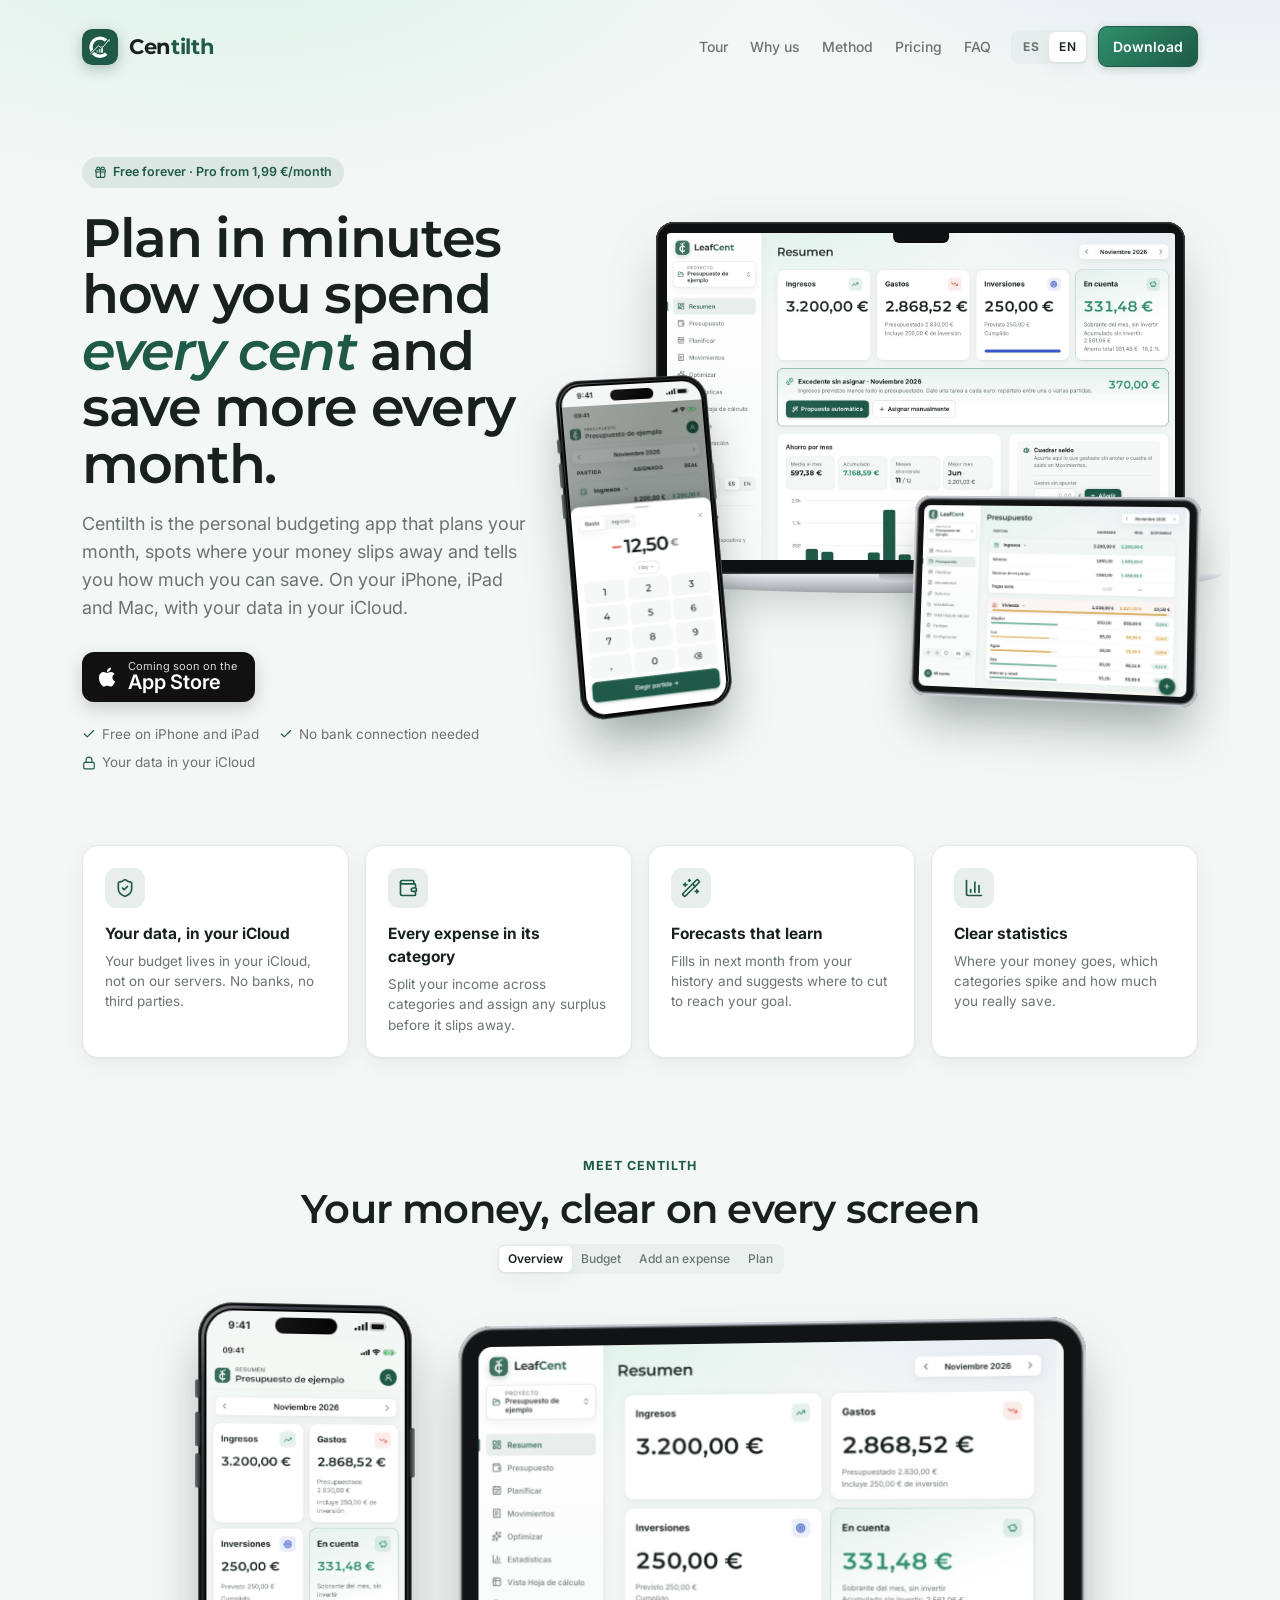
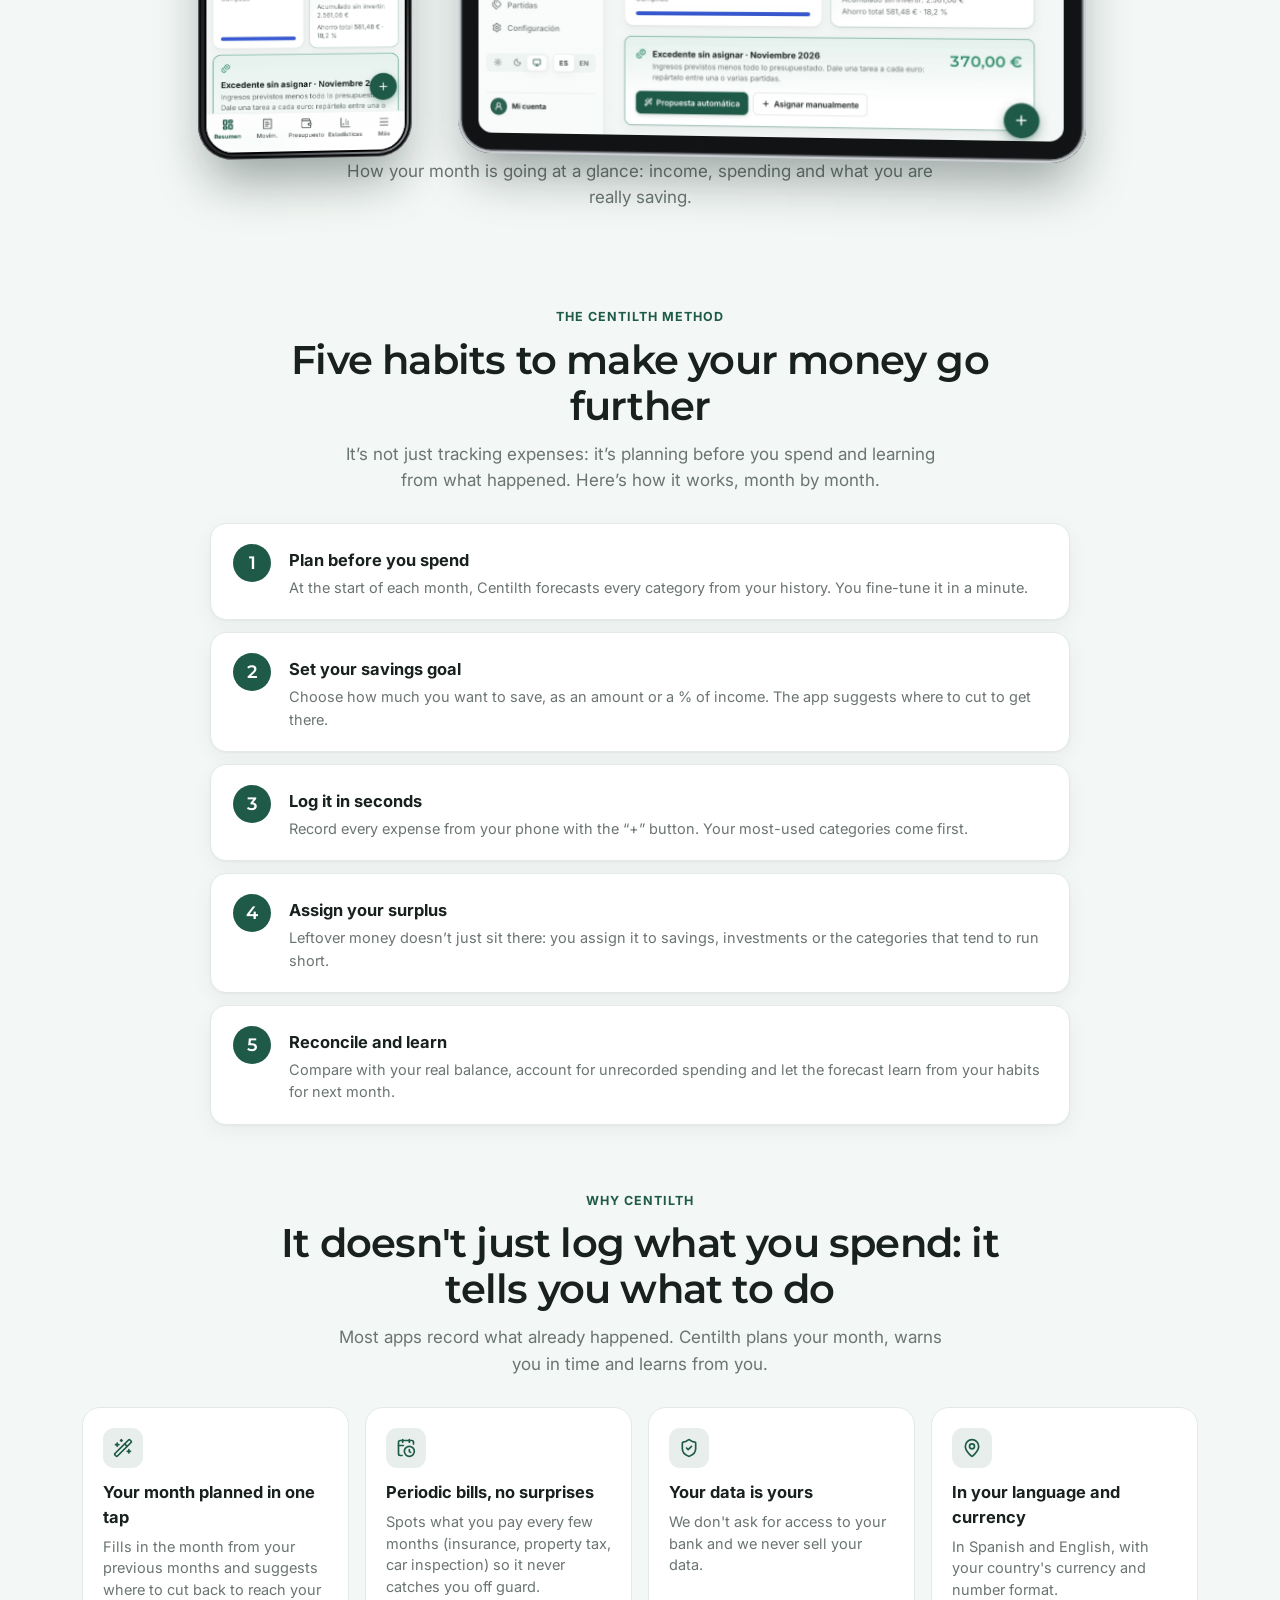
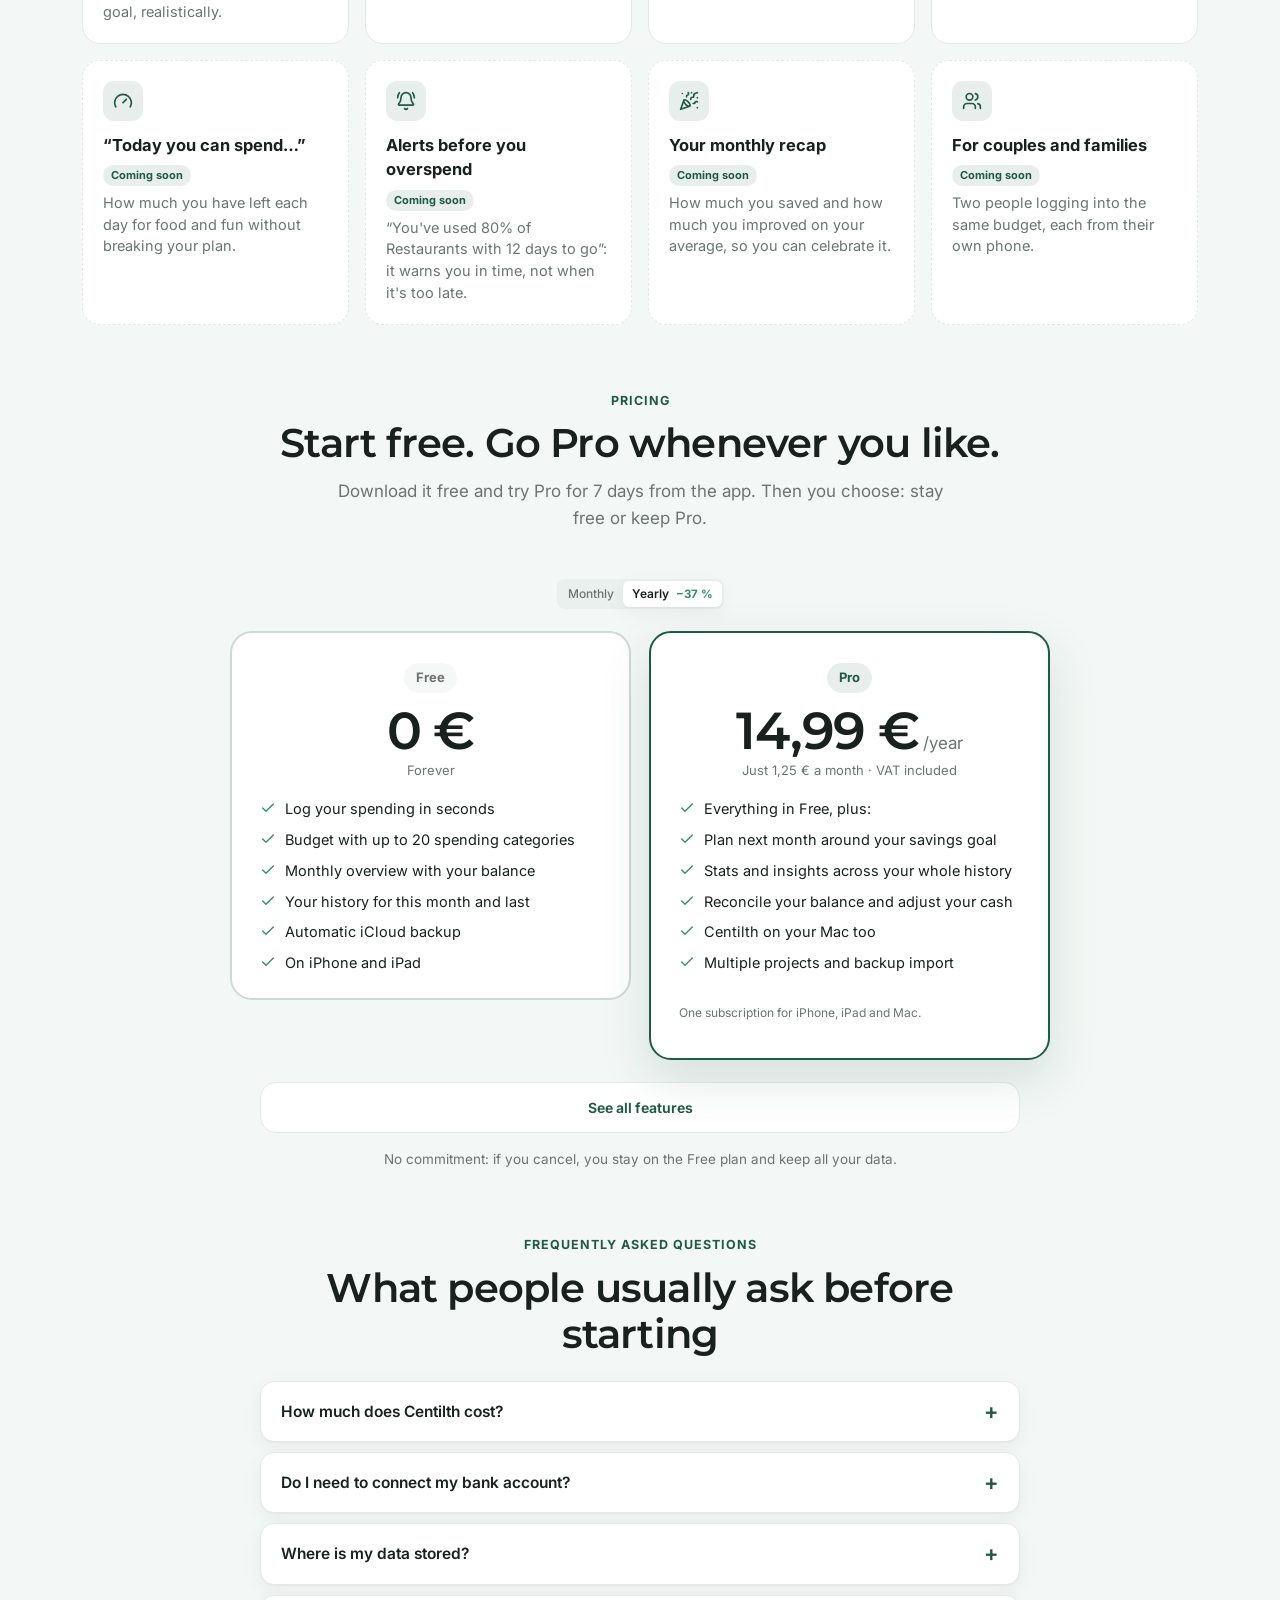
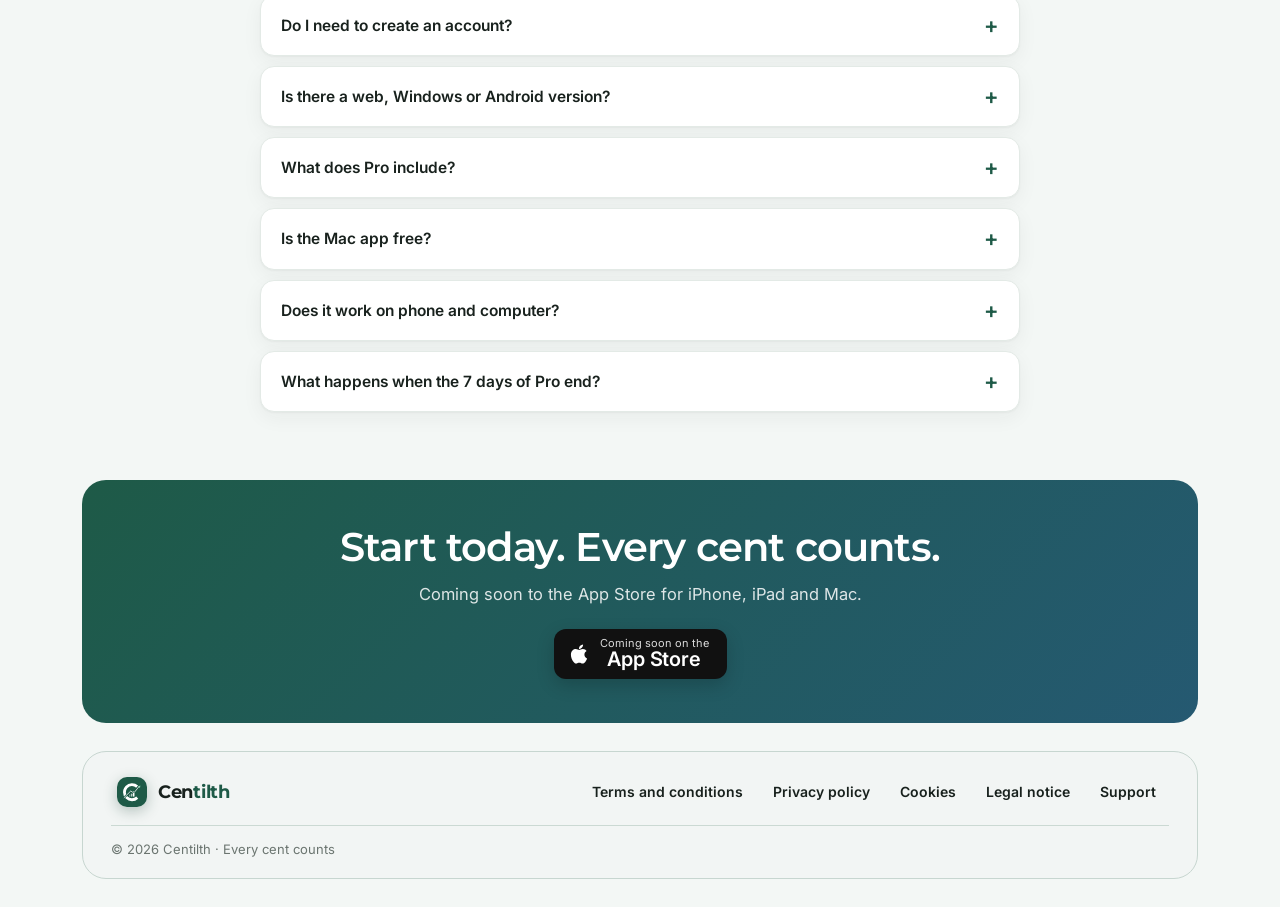
==== index.html @ 84dfbbab "Web: lema «Cada céntimo cuenta», titular «Planifica en minutos…», precios 1,99/14,99 (−37 %), plan G" ====
<!doctype html>
<html lang="es">
<head>
<meta charset="UTF-8" />
<!-- viewport-fit=cover: la app ocupa toda la pantalla del iPhone y respeta el notch con safe-area -->
<meta name="viewport" content="width=device-width, initial-scale=1.0, viewport-fit=cover" />
<!-- SEO -->
<title>Centilth · App de presupuesto personal y ahorro | Empieza gratis</title>
<meta name="description" content="Planifica tu presupuesto mensual, controla tus gastos y ahorra más cada mes con Centilth. Previsión automática, objetivo de ahorro y estadísticas. Empieza gratis." />
<meta name="keywords" content="app presupuesto personal, controlar gastos, ahorrar dinero, presupuesto mensual, finanzas personales, app de ahorro, método presupuesto base cero" />
<meta name="robots" content="index, follow" />
<link rel="canonical" href="https://centilth.com/" />
<!-- Al compartir en redes (WhatsApp, LinkedIn, X…) -->
<meta property="og:type" content="website" />
<meta property="og:locale" content="es_ES" />
<meta property="og:site_name" content="Centilth" />
<meta property="og:title" content="Centilth · Cada céntimo cuenta" />
<meta property="og:description" content="La app de presupuesto personal que planifica tu mes y te dice cuánto puedes ahorrar. Empieza gratis." />
<meta property="og:image" content="https://centilth.com/icon-512.png" />
<meta name="twitter:card" content="summary" />
<meta name="twitter:title" content="Centilth · App de presupuesto personal y ahorro" />
<meta name="twitter:description" content="Planifica, controla tus gastos y ahorra más. Empieza gratis." />
<!-- Datos estructurados para Google: la app, su precio y las preguntas frecuentes -->
<script type="application/ld+json">
{
  "@context": "https://schema.org",
  "@graph": [
    {
      "@type": "SoftwareApplication",
      "name": "Centilth",
      "applicationCategory": "FinanceApplication",
      "operatingSystem": "iOS, iPadOS, macOS",
      "inLanguage": "es",
      "description": "App de presupuesto personal y ahorro: previsión mensual automática, objetivo de ahorro y estadísticas."
    },
    {
      "@type": "FAQPage",
      "mainEntity": [
        { "@type": "Question", "name": "¿Tengo que conectar mi cuenta del banco?", "acceptedAnswer": { "@type": "Answer", "text": "No. Centilth no pide acceso a tu banco: apuntas tus movimientos en segundos y cuadras con tu saldo cuando quieras." } },
        { "@type": "Question", "name": "¿Dónde se guardan mis datos?", "acceptedAnswer": { "@type": "Answer", "text": "En tu dispositivo y en tu propio iCloud. Tus movimientos y saldos no pasan por nuestros servidores." } },
        { "@type": "Question", "name": "¿En qué dispositivos funciona?", "acceptedAnswer": { "@type": "Answer", "text": "En iPhone, iPad y Mac, con tus datos sincronizados por iCloud." } }
      ]
    }
  ]
}
</script>
<link rel="icon" type="image/svg+xml" href="favicon.svg" />
<link rel="apple-touch-icon" href="apple-touch-icon.png" />
<meta name="apple-mobile-web-app-capable" content="yes" />
<meta name="mobile-web-app-capable" content="yes" />
<meta name="apple-mobile-web-app-title" content="Centilth" />
<meta name="apple-mobile-web-app-status-bar-style" content="default" />
<meta name="theme-color" content="#f3f7f5" media="(prefers-color-scheme: light)" />
<meta name="theme-color" content="#121311" media="(prefers-color-scheme: dark)" />
<meta name="format-detection" content="telephone=no" />
<link rel="preconnect" href="https://fonts.googleapis.com" />
<link href="https://fonts.googleapis.com/css2?family=Inter:wght@400;500;600;700&family=Montserrat:wght@500;600;700&display=swap" rel="stylesheet" />
  <script type="module" crossorigin src="../assets/index-CWpDp_bD.js"></script>
  <link rel="stylesheet" crossorigin href="../assets/index-BhHeNvXl.css">
</head>
<body><div id="root"></div></body>
</html>
---- assets/index-BhHeNvXl.css ----
.home .home-hero.hero-devices{display:grid;grid-template-columns:minmax(0,.9fr) minmax(0,1.25fr);gap:32px;align-items:center;text-align:left;max-width:1240px}.home .home-hero.hero-devices .hero-text{min-width:0}.home .home-hero.hero-devices h1,.home .home-hero.hero-devices p{margin-left:0;margin-right:0}.home .home-hero.hero-devices h1{font-size:clamp(34px,4.2vw,54px)}.home .home-hero.hero-devices .home-cta,.home .home-hero.hero-devices .home-trust{justify-content:flex-start}.home-nav a.btn{text-decoration:none}.devices{position:relative;aspect-ratio:1.3;width:100%;min-width:0;perspective:1800px}.devices .d-mac{position:absolute;right:2%;top:0;width:84%}.devices .d-ipad{position:absolute;right:0;bottom:0;width:48%;transform:rotateY(-20deg) rotateX(6deg);transform-origin:right center}.devices .d-iphone{position:absolute;left:0;bottom:-3%;width:25%;transform:rotateY(22deg) rotateX(4deg) rotate(-4deg);transform-origin:left center;z-index:2}.rd-iphone{aspect-ratio:1170 / 2532}.rd-iphone-body{position:relative;height:100%;border-radius:16%/7.6%;padding:3.6%;background:linear-gradient(135deg,#8a8d91,#3b3e42 12%,#1d1f22 40%,#2b2e31 75%,#9a9da1);box-shadow:inset 0 0 0 1px #ffffff40,inset 0 0 0 3px #0c0d0e,0 30px 50px -10px #0c231c66}.rd-iphone-screen{position:relative;height:100%;border-radius:13.4%/6.2%;overflow:hidden;background:#f3f6f4;box-shadow:0 0 0 2px #050505;display:flex;flex-direction:column;container-type:inline-size}.rd-status{flex:0 0 auto;height:6.2%;display:flex;align-items:center;justify-content:space-between;padding:0 9% 0 11%;font:600 5.2cqw/1 -apple-system,SF Pro Text,Inter,sans-serif;color:#111}.rd-status i{display:flex;gap:4%;align-items:center;width:22%;justify-content:flex-end}.rd-status svg{height:4.4cqw;fill:currentColor}.rd-iphone-screen img{display:block;width:100%;flex:1;min-height:0;object-fit:cover;object-position:top}.rd-island{position:absolute;top:1.4%;left:50%;transform:translate(-50%);width:31%;height:3.6%;border-radius:999px;background:#000}.rd-btn{position:absolute;width:2.2%;border-radius:2px;background:linear-gradient(90deg,#6e7175,#2a2c2f)}.rd-btn-a{left:-1.2%;top:17%;height:4%}.rd-btn-b{left:-1.2%;top:24%;height:7.5%}.rd-btn-c{left:-1.2%;top:33%;height:7.5%}.rd-btn-p{right:-1.2%;top:27%;height:11%;background:linear-gradient(270deg,#6e7175,#2a2c2f)}.rd-ipad{aspect-ratio:2360 / 1640}.rd-ipad-body{height:100%;border-radius:5.5%/7.9%;padding:3.4%;background:#121314;box-shadow:inset 0 0 0 2px #c9ccd0,inset 0 0 0 3.5px #8d9095,inset 0 0 0 5px #1a1b1c,0 30px 50px -10px #0c231c61}.rd-ipad-screen{position:relative;height:100%;border-radius:2.4%/3.4%;overflow:hidden;background:#000}.rd-ipad-screen img{display:block;width:100%;height:100%;object-fit:cover;object-position:top left}.rd-mac-lid{aspect-ratio:2880 / 1910;background:#0e0f10;border-radius:3.4% 3.4% 0 0/5.2% 5.2% 0 0;padding:2% 2% 2.6%;box-shadow:inset 0 0 0 1.5px #3a3c3f,inset 0 0 0 3px #0e0f10,0 24px 60px -16px #0c231c59}.rd-mac-screen{position:relative;height:100%;overflow:hidden;border-radius:.8%;background:#000}.rd-mac-screen img{display:block;width:100%;height:100%;object-fit:cover;object-position:top left}.rd-notch{position:absolute;top:0;left:50%;transform:translate(-50%);width:11%;height:3.2%;background:#0e0f10;border-radius:0 0 6px 6px}.rd-mac-base{position:relative;margin:0 -7%;height:0;padding-bottom:3.6%;background:linear-gradient(180deg,#e9ebee,#c7cace 45%,#9ea2a7);border-radius:0 0 46% 46%/0 0 100% 100%}.rd-mac-base span{position:absolute;top:0;left:50%;transform:translate(-50%);width:14%;height:45%;background:linear-gradient(#b2b5b9,#d6d8db);border-radius:0 0 10px 10px}.rd-glare{position:absolute;top:0;right:0;bottom:0;left:0;pointer-events:none;background:linear-gradient(115deg,#ffffff29,#fff0 38%)}.appstore-badge{display:inline-flex;align-items:center;gap:10px;background:#111;color:#fff;border-radius:12px;padding:9px 18px 9px 14px;line-height:1.05;box-shadow:0 6px 18px #0000002e}.appstore-badge small{display:block;font-size:11px;opacity:.85}.appstore-badge b{font-size:20px;font-weight:600;letter-spacing:-.01em}.appstore-badge.soon{cursor:default}:root[data-theme=dark] .appstore-badge{background:#fff;color:#111}.shots-tabs{margin:8px auto 30px;flex-wrap:wrap;justify-content:center;width:fit-content}.shots{display:flex;align-items:flex-end;justify-content:center;gap:40px;max-width:980px;margin:0 auto;perspective:1800px}.shots .s-iphone{width:210px;flex-shrink:0;transform:rotateY(10deg)}.shots .s-ipad{width:640px;max-width:64%;transform:rotateY(-8deg)}.shots-text{margin-top:28px;min-height:3em}.home-foot{display:flex;justify-content:center;align-items:center;gap:16px;flex-wrap:wrap}.foot-beta{background:none;border:0;color:inherit;font:inherit;font-size:12px;opacity:.6;cursor:pointer;text-decoration:underline;text-underline-offset:3px}.foot-beta:hover{opacity:1}@media (max-width: 900px){.home .home-hero.hero-devices{grid-template-columns:1fr;text-align:center;gap:28px}.home .home-hero.hero-devices .home-cta,.home .home-hero.hero-devices .home-trust{justify-content:center}.home .home-hero.hero-devices p{margin:0 auto}.devices{max-width:600px;margin:0 auto}.shots{gap:14px}.shots .s-iphone{width:30%;max-width:190px}.shots .s-ipad{max-width:66%}}.home{overflow-x:clip}.to-top{display:none}@media (max-width: 760px){.to-top{display:grid;place-items:center;position:fixed;right:16px;bottom:calc(20px + env(safe-area-inset-bottom));z-index:50;width:46px;height:46px;border-radius:50%;border:0;background:var(--accent);color:#fff;cursor:pointer;box-shadow:0 8px 20px #0c231c47;opacity:0;transform:translateY(12px);pointer-events:none;transition:opacity .2s,transform .2s}.to-top.show{opacity:1;transform:none;pointer-events:auto}}.site-foot{margin:18px 0 28px;padding:22px 28px 18px;border-radius:24px;border:1px solid color-mix(in srgb,var(--accent) 14%,var(--line));background:color-mix(in srgb,var(--accent) 6%,var(--card))}.foot-top{display:flex;align-items:center;justify-content:space-between;gap:16px;flex-wrap:wrap}.foot-brand{display:flex;align-items:center;gap:10px}.foot-brand .brand-name{font-size:18px}.foot-legal{display:flex;flex-direction:row;flex-wrap:wrap;gap:4px}.foot-legal a{color:var(--text);font-weight:600;font-size:14px;text-decoration:none;padding:7px 13px;border-radius:999px;transition:background .15s,color .15s}.foot-legal a:hover,.foot-legal a:focus-visible{background:var(--accent-soft);color:var(--accent);outline:none}.foot-bottom{display:flex;flex-wrap:wrap;justify-content:space-between;align-items:center;gap:10px 20px;margin-top:16px;padding-top:14px;border-top:1px solid color-mix(in srgb,var(--accent) 12%,var(--line));font-size:13px;color:var(--muted)}.site-foot .foot-beta{background:var(--card);border:1px solid color-mix(in srgb,var(--accent) 30%,var(--line));color:var(--accent);font:inherit;font-size:12.5px;font-weight:600;padding:6px 15px;border-radius:999px;cursor:pointer;opacity:1;text-decoration:none;transition:background .15s,color .15s}.site-foot .foot-beta:hover{background:var(--accent);color:#fff;border-color:var(--accent)}@media (max-width: 760px){.site-foot{padding:20px 16px 16px;border-radius:20px;margin-bottom:20px}.foot-top,.foot-bottom{flex-direction:column;text-align:center;justify-content:center}.foot-legal{display:grid;grid-template-columns:1fr 1fr;width:100%}.foot-legal a{text-align:center;font-size:13px;padding:7px 8px}}:root{--bg: #f3f7f5;--side: #ffffff;--card: #ffffff;--text: #18211d;--muted: #6b7570;--line: #e3eae6;--line-strong: #cfd9d3;--hover: rgba(30,90,71,.045);--accent: #1e5a47;--accent-soft: rgba(30,90,71,.1);--invest: #3557d4;--invest-soft: rgba(53,87,212,.1);--pos: #2f8f6b;--pos-soft: rgba(47,143,107,.12);--neg: #e0644f;--neg-soft: rgba(224,100,79,.12);--warn: #d99a2b;--warn-soft: rgba(217,154,43,.14);--shadow: 0 1px 2px rgba(31,36,32,.04), 0 6px 20px rgba(31,36,32,.05);--shadow-hover: 0 2px 4px rgba(31,36,32,.05), 0 12px 28px rgba(31,36,32,.09);--num-font: "Montserrat", system-ui, sans-serif;--on-accent: #ffffff;color-scheme:light}@media (prefers-color-scheme: dark){:root:not([data-theme=light]){--bg: #121311;--side: #0d0e0c;--card: #1b1c1a;--text: #ecebe6;--muted: #8e928b;--line: #272925;--line-strong: #363933;--hover: rgba(236,235,230,.045);--accent: #5fd3a8;--accent-soft: rgba(95,211,168,.13);--invest: #7b93ff;--invest-soft: rgba(123,147,255,.14);--pos: #4cc79a;--pos-soft: rgba(76,199,154,.13);--neg: #ff8a73;--neg-soft: rgba(255,138,115,.13);--warn: #f2bc55;--warn-soft: rgba(242,188,85,.14);--shadow: none;--shadow-hover: 0 8px 24px rgba(0,0,0,.35);--on-accent: #0d0e0c;color-scheme:dark}}:root[data-theme=dark]{--bg: #121311;--side: #0d0e0c;--card: #1b1c1a;--text: #ecebe6;--muted: #8e928b;--line: #272925;--line-strong: #363933;--hover: rgba(236,235,230,.045);--accent: #5fd3a8;--accent-soft: rgba(95,211,168,.13);--invest: #7b93ff;--invest-soft: rgba(123,147,255,.14);--pos: #4cc79a;--pos-soft: rgba(76,199,154,.13);--neg: #ff8a73;--neg-soft: rgba(255,138,115,.13);--warn: #f2bc55;--warn-soft: rgba(242,188,85,.14);--shadow: none;--shadow-hover: 0 8px 24px rgba(0,0,0,.35);--on-accent: #0d0e0c;color-scheme:dark}*{box-sizing:border-box}body{margin:0;background:var(--bg);color:var(--text);font:14px/1.5 Inter,system-ui,sans-serif;-webkit-font-smoothing:antialiased}button,input,select{font:inherit;color:inherit}.loading{display:grid;place-items:center;height:100vh;color:var(--muted)}.muted{color:var(--muted)}.small{font-size:12px}.pos{color:var(--pos)}.neg{color:var(--neg)}.num{text-align:right;font-variant-numeric:tabular-nums;white-space:nowrap}.app{display:grid;grid-template-columns:228px 1fr;min-height:100vh}.sidebar{background:var(--side);border-right:1px solid var(--line);padding:22px 14px;display:flex;flex-direction:column;gap:26px;position:sticky;top:0;height:100vh}.brand{display:flex;align-items:center;gap:10px;font:600 20px Montserrat,sans-serif;padding:0 8px}.brand-mark{display:grid;place-items:center;width:32px;height:32px;border-radius:9px;background:var(--accent);color:var(--on-accent)}nav{display:flex;flex-direction:column;gap:2px}nav button{display:flex;align-items:center;gap:11px;padding:9px 10px;border:0;background:none;border-radius:8px;cursor:pointer;color:var(--muted);font-weight:500;text-align:left}nav button:hover{background:var(--hover);color:var(--text)}nav button.active{background:var(--card);color:var(--text);box-shadow:var(--shadow)}nav button.active svg{color:var(--accent)}.sidebar-foot{margin-top:auto;font-size:12px;color:var(--muted);padding:0 10px}main{min-width:0}.topbar{display:flex;align-items:center;justify-content:space-between;padding:26px 36px 10px;gap:16px;flex-wrap:wrap}.topbar h1{font:600 28px Montserrat,sans-serif;margin:0;letter-spacing:-.01em}.month-picker{display:flex;align-items:center;gap:4px;background:var(--card);border:1px solid var(--line);border-radius:10px;padding:3px;box-shadow:var(--shadow)}.month-picker span{min-width:140px;text-align:center;font-weight:600}.month-picker button{border:0;background:none;padding:6px;border-radius:7px;cursor:pointer;display:grid;color:var(--muted)}.month-picker button:hover{background:var(--hover);color:var(--text)}.content{padding:14px 36px 48px;max-width:1280px}.stack{display:flex;flex-direction:column;gap:18px}.grid-2{display:grid;grid-template-columns:1.4fr 1fr;gap:18px}.grid-2>.card{min-width:0}.card{background:var(--card);border:1px solid var(--line);border-radius:14px;padding:20px;box-shadow:var(--shadow)}.card.flush{padding:0;overflow:hidden}.card-head{display:flex;align-items:center;justify-content:space-between;gap:12px;margin-bottom:12px;flex-wrap:wrap}.card-head.padded{padding:16px 20px;margin:0;border-bottom:1px solid var(--line)}.card-head h2{font-size:15px;font-weight:600;margin:0;display:flex;align-items:center;gap:8px}.card-head h2 svg{color:var(--accent)}.hint{margin:-6px 0 10px;font-size:12.5px;color:var(--muted)}.empty{color:var(--muted);margin:8px 0}.padded{padding:16px 20px}.kpis{display:grid;grid-template-columns:repeat(4,1fr);gap:14px}.kpi{background:var(--card);border:1px solid var(--line);border-radius:14px;padding:16px 18px;box-shadow:var(--shadow)}.kpi-top{display:flex;justify-content:space-between;color:var(--muted);font-size:12.5px;font-weight:500}.kpi-top i{display:grid;place-items:center;width:26px;height:26px;border-radius:7px;background:var(--hover)}.tone-pos .kpi-top i{color:var(--pos);background:var(--pos-soft)}.tone-neg .kpi-top i{color:var(--neg);background:var(--neg-soft)}.tone-accent .kpi-top i{color:var(--accent);background:var(--accent-soft)}.kpi-value{font-size:25px;font-weight:700;letter-spacing:-.02em;margin-top:4px;font-variant-numeric:tabular-nums}.kpi-sub{font-size:12.5px;color:var(--muted)}.bar,.sim-bar{height:6px;background:var(--hover);border-radius:9px;margin-top:10px;overflow:hidden}.bar div,.sim-bar div{height:100%;background:var(--accent);border-radius:9px;transition:width .3s}.over-list{list-style:none;margin:0;padding:0}.over-list li{display:flex;justify-content:space-between;align-items:center;padding:10px 0;border-bottom:1px solid var(--line)}.over-list li:last-child{border:0}.over-list li div{display:flex;flex-direction:column}.over-list .muted{font-size:12.5px}.neg-pill,.pill{font-size:12.5px;font-weight:600;padding:3px 9px;border-radius:99px;font-variant-numeric:tabular-nums;white-space:nowrap}.neg-pill,.pill.over{background:var(--neg-soft);color:var(--neg)}.pill.ok{background:var(--pos-soft);color:var(--pos)}.pill.warn{background:var(--warn-soft);color:var(--warn)}.assign-banner{display:grid;grid-template-columns:auto 1fr auto;align-items:center;gap:24px;padding:18px 22px;border-radius:14px;border:1px solid var(--line);background:var(--card);box-shadow:var(--shadow)}.assign-banner>div{display:flex;flex-direction:column}.assign-banner .label{font-size:12.5px;font-weight:600;text-transform:uppercase;letter-spacing:.05em}.assign-banner strong{font-size:28px;letter-spacing:-.02em;font-variant-numeric:tabular-nums}.assign-banner .muted{font-size:12.5px}.assign-banner p{margin:0;color:var(--muted);max-width:440px}.assign-banner.pos{border-color:var(--pos)}.assign-banner.pos .label,.assign-banner.pos strong{color:var(--pos)}.assign-banner.neg{border-color:var(--neg)}.assign-banner.neg .label,.assign-banner.neg strong{color:var(--neg)}.btn{display:inline-flex;align-items:center;gap:7px;border-radius:9px;padding:9px 14px;font-weight:600;cursor:pointer;border:1px solid var(--line-strong);background:var(--card);white-space:nowrap}.btn:hover{background:var(--hover)}.btn.primary{background:var(--accent);border-color:var(--accent);color:var(--on-accent)}.btn.primary:hover{filter:brightness(1.08)}.budget-row{display:grid;grid-template-columns:1fr 140px 120px 130px;align-items:center;gap:12px;padding:7px 20px;border-bottom:1px solid var(--line);width:100%;text-align:left}.budget-row>span:not(:first-child){text-align:right;font-variant-numeric:tabular-nums}.budget-row.head{font-size:11.5px;text-transform:uppercase;letter-spacing:.06em;color:var(--muted);font-weight:600;padding:12px 20px}.budget-row.group{background:var(--hover);border:0;border-bottom:1px solid var(--line);font-weight:600;cursor:pointer;padding:10px 20px}.budget-row.group>span:first-child{display:flex;align-items:center;gap:6px}.budget-row.group svg{transition:transform .2s;color:var(--muted)}.budget-row.group svg.rot{transform:rotate(-90deg)}.budget-row:not(.head):not(.group):hover{background:var(--hover)}.cat-name{display:flex;flex-direction:column;gap:4px;padding-left:22px}.tag{font-style:normal;font-size:10.5px;font-weight:600;color:var(--accent);background:var(--accent-soft);padding:1px 6px;border-radius:5px;width:fit-content}.mini-bar{display:block;height:3px;background:var(--line);border-radius:3px;max-width:220px;overflow:hidden}.mini-bar b{display:block;height:100%;border-radius:3px;background:var(--pos)}.mini-bar.warn b{background:var(--warn)}.mini-bar.over b{background:var(--neg)}.amount-input{width:110px;text-align:right;padding:5px 8px;border:1px solid transparent;border-radius:7px;background:transparent;font-variant-numeric:tabular-nums}.amount-input:hover{border-color:var(--line-strong)}.amount-input:focus{outline:none;border-color:var(--accent);background:var(--card);box-shadow:0 0 0 3px var(--accent-soft)}.tx-form{display:flex;gap:12px;align-items:flex-end;flex-wrap:wrap}.tx-form label{display:flex;flex-direction:column;gap:5px;font-size:12px;font-weight:600;color:var(--muted)}.tx-form .grow{flex:1;min-width:180px}.tx-form input,.tx-form select,.search input,.goal-input input{padding:8px 10px;border:1px solid var(--line-strong);border-radius:9px;background:var(--card);font-weight:400;color:var(--text)}.tx-form input:focus,.tx-form select:focus,.goal-input input:focus{outline:none;border-color:var(--accent);box-shadow:0 0 0 3px var(--accent-soft)}.form-error{color:var(--neg);font-size:12.5px;width:100%}.search{display:flex;align-items:center;gap:6px;color:var(--muted)}.search input{padding:6px 10px}.tx-table{width:100%;border-collapse:collapse}.tx-table td{padding:10px 20px;border-bottom:1px solid var(--line)}.tx-table tr:hover td{background:var(--hover)}.tx-table td:nth-child(2){display:flex;flex-direction:column}.icon-btn{border:0;background:none;cursor:pointer;color:var(--muted);padding:5px;border-radius:6px;display:grid;opacity:.5}.icon-btn:hover{color:var(--neg);background:var(--neg-soft);opacity:1}.tips{margin:0;padding:0;list-style:none;display:grid;gap:10px}.tips li{padding:12px 14px 12px 40px;background:var(--hover);border-radius:10px;position:relative}.tips li:before{content:"→";position:absolute;left:15px;color:var(--accent);font-weight:700}.goal-input{display:flex;align-items:center;gap:8px;font-size:13px;color:var(--muted)}.goal-input input{width:100px;text-align:right}.sim-summary{display:grid;grid-template-columns:repeat(3,1fr);gap:14px;margin-bottom:14px}.sim-summary>div:not(.sim-bar){display:flex;flex-direction:column}.sim-summary strong{font-size:22px;font-variant-numeric:tabular-nums}.sim-summary .sim-bar{grid-column:1 / -1;height:8px;margin:0}.sim-summary .sim-bar div{background:var(--pos)}.cut-table{display:flex;flex-direction:column}.cut-row{display:grid;grid-template-columns:1fr auto 90px;gap:14px;align-items:center;padding:8px 0;border-top:1px solid var(--line)}.cut-row>span:first-child{display:flex;flex-direction:column}.seg{display:flex;background:var(--hover);border-radius:8px;padding:2px}.seg button{border:0;background:none;padding:4px 9px;border-radius:6px;font-size:12px;cursor:pointer;color:var(--muted);font-weight:500}.seg button.on{background:var(--card);color:var(--text);box-shadow:var(--shadow);font-weight:600}.mini-table{width:100%;border-collapse:collapse;font-size:13px}.mini-table th{text-align:right;font-size:11px;text-transform:uppercase;letter-spacing:.05em;color:var(--muted);font-weight:600;padding:6px 4px;border-bottom:1px solid var(--line)}.mini-table td{text-align:right;padding:8px 4px;border-bottom:1px solid var(--line);font-variant-numeric:tabular-nums}.mini-table th:first-child,.mini-table td:first-child{text-align:left}.sub-h{font-size:13px;display:flex;align-items:center;gap:6px;margin:18px 0 8px}.chips{list-style:none;padding:0;margin:0;display:flex;flex-wrap:wrap;gap:6px}.chips li{background:var(--warn-soft);border-radius:99px;padding:4px 10px;font-size:12.5px}.chips b{color:var(--warn)}@media (max-width: 1100px){.kpis{grid-template-columns:repeat(2,1fr)}.grid-2{grid-template-columns:1fr}.assign-banner{grid-template-columns:1fr;gap:10px}}@media (max-width: 760px){.app{grid-template-columns:1fr}.sidebar{position:static;height:auto;flex-direction:row;align-items:center;padding:10px 16px;overflow-x:auto}nav{flex-direction:row}.sidebar-foot{display:none}.topbar,.content{padding-left:16px;padding-right:16px}.budget-row{grid-template-columns:1fr 90px 90px}.budget-row>span:nth-child(4){display:none}.cut-row,.sim-summary{grid-template-columns:1fr}}.plan-goal{display:grid;grid-template-columns:1.1fr 1fr;gap:24px;align-items:center}.plan-goal h2{font-size:17px;margin:0 0 6px;display:flex;gap:8px;align-items:center}.plan-goal h2 svg{color:var(--accent)}.plan-goal .hint{margin:0 0 14px}.goal-row{display:flex;align-items:center;gap:12px;flex-wrap:wrap}.plan-figures{display:grid;grid-template-columns:repeat(3,1fr);gap:12px}.fig{display:flex;flex-direction:column;padding:12px 14px;border-radius:10px;background:var(--hover)}.fig strong{font-size:20px;font-variant-numeric:tabular-nums;letter-spacing:-.01em}.fig .muted:first-child{font-size:12px;font-weight:500}.plan-row{display:grid;grid-template-columns:1fr 90px 120px 100px 150px 140px 44px;gap:10px;align-items:center;padding:6px 20px;border-bottom:1px solid var(--line)}.plan-row>span:nth-child(n+4){text-align:right;font-variant-numeric:tabular-nums}.plan-row>span:last-child{text-align:center}.plan-row.head{font-size:11px;text-transform:uppercase;letter-spacing:.06em;color:var(--muted);font-weight:600;padding:12px 20px;position:sticky;top:0;background:var(--card);z-index:1}.plan-row.group{background:var(--hover);font-weight:600;padding:9px 20px}.plan-row:not(.head):not(.group):hover{background:var(--hover)}.plan-row .cat-name{padding-left:12px}.plan-row .pill small{font-weight:500;opacity:.8;margin-left:2px}.kind{font-style:normal;font-size:11px;font-weight:600;padding:2px 7px;border-radius:5px;background:var(--hover);color:var(--muted)}.k-fijo{background:var(--accent-soft);color:var(--accent)}.k-variable{background:var(--warn-soft);color:var(--warn)}.k-periódico{background:var(--hover);color:var(--accent, var(--pos))}.k-ocasional{background:var(--pos-soft);color:var(--pos)}.spark{display:inline-flex;align-items:flex-end;gap:2px;height:22px}.spark b{width:7px;background:var(--line-strong);border-radius:2px}.spark b:last-child{background:var(--accent)}.edit-cell{display:flex;align-items:center;justify-content:flex-end;gap:2px}.amount-input.edited{border-color:var(--accent);background:var(--accent-soft);font-weight:600}.icon-btn.flex{opacity:.45}.icon-btn.flex.on{color:var(--pos);opacity:1}.icon-btn.flex:hover{background:var(--hover);color:var(--text)}.plan-footer{position:sticky;bottom:16px;display:grid;grid-template-columns:repeat(3,1fr) auto;gap:18px;align-items:center;padding:14px 20px;border-radius:14px;background:var(--card);border:1px solid var(--line-strong);box-shadow:0 8px 30px #0000001f}.plan-footer>div{display:flex;flex-direction:column}.plan-footer strong{font-size:20px;font-variant-numeric:tabular-nums}.plan-footer .muted:first-child{font-size:12px}.plan-footer.ok{border-color:var(--pos)}.plan-footer.ok>div:nth-child(3) .small{color:var(--pos);font-weight:600}.plan-footer.bad{border-color:var(--neg)}.plan-footer.bad>div:nth-child(3) .small{color:var(--neg);font-weight:600}@media (max-width: 1100px){.plan-goal{grid-template-columns:1fr}.plan-row{grid-template-columns:1fr 80px 90px 120px 40px}.plan-row>span:nth-child(2),.plan-row>span:nth-child(3){display:none}.plan-footer{grid-template-columns:1fr 1fr}}.plan-goal .extras-row{grid-column:1;grid-row:2;display:flex;align-items:center;gap:10px;flex-wrap:wrap;margin-top:-10px}.plan-goal .plan-figures{grid-column:2;grid-row:1 / span 2}.month-chips{display:flex;flex-wrap:wrap;gap:3px}.month-chips button{border:1px solid var(--line);background:none;border-radius:6px;padding:2px 7px;font-size:11.5px;cursor:pointer;color:var(--muted)}.month-chips button.on{background:var(--pos-soft);border-color:var(--pos);color:var(--pos);font-weight:600}@media (max-width: 1100px){.plan-goal .extras-row,.plan-goal .plan-figures{grid-column:1;grid-row:auto}}@media (max-width: 760px),(max-height: 640px){.plan-footer{position:static}}.content:has(.sheet-wrap){max-width:none}.sheet-bar{display:flex;justify-content:space-between;align-items:center;gap:12px;flex-wrap:wrap;font-size:13px}.sheet-wrap{overflow:auto;max-height:calc(100vh - 170px)}.sheet{border-collapse:separate;border-spacing:0;font-size:12.5px;font-variant-numeric:tabular-nums}.sheet th,.sheet td{padding:4px 8px;border-bottom:1px solid var(--line);border-right:1px solid var(--line);white-space:nowrap;text-align:right;min-width:74px}.sheet tbody th{position:sticky;left:0;z-index:1;background:var(--card);text-align:left;font-weight:500;min-width:190px;padding-left:26px}.sheet thead th{position:sticky;top:0;z-index:2;background:var(--side);font-weight:600;text-align:center}.sheet thead tr:nth-child(2) th{top:27px}.sheet thead .corner{left:0;z-index:3;text-align:left;font:600 14px Montserrat,sans-serif}.sheet .sub{font-size:10.5px;text-transform:uppercase;letter-spacing:.04em;color:var(--muted);font-weight:600}.sheet.all td.c-d,.sheet.all th.sub:nth-child(3n){border-right:1px solid var(--line-strong)}.sheet td.c-p{color:var(--muted);padding:0}.sheet td.c-p input{width:100%;min-width:74px;border:0;background:transparent;text-align:right;padding:4px 8px;font:inherit;color:var(--muted)}.sheet td.c-p input:hover{background:var(--hover)}.sheet td.c-p input:focus{outline:2px solid var(--accent);outline-offset:-2px;background:var(--card);color:var(--text)}.sheet td.c-d{font-size:12px}.sheet tr.grp th,.sheet tr.grp td{background:var(--hover);font-weight:600}.sheet tr.grp th{padding-left:10px;background:color-mix(in srgb,var(--card) 93%,var(--text))}.sheet tr.total th,.sheet tr.total td{font-weight:700;padding-top:7px;padding-bottom:7px}.sheet tr.total th{padding-left:10px}.sheet tr.inc th,.sheet tr.inc td{background:var(--pos-soft)}.sheet tr.exp th,.sheet tr.exp td{background:var(--neg-soft)}.sheet tr.net th,.sheet tr.net td{background:var(--accent-soft)}.sheet tr.total th{background:color-mix(in srgb,var(--card) 88%,var(--accent))}.sheet tbody tr:not(.total):not(.grp):hover td,.sheet tbody tr:not(.total):not(.grp):hover th{background:color-mix(in srgb,var(--card) 94%,var(--accent))}.add-line{display:flex;gap:8px}.add-line input{flex:1;padding:8px 10px;border:1px solid var(--line-strong);border-radius:9px;background:var(--card)}.add-line input:focus,.inline-edit input:focus{outline:none;border-color:var(--accent);box-shadow:0 0 0 3px var(--accent-soft)}.add-line.small{margin-top:10px}.add-line.small input{padding:6px 9px}.add-line.small .btn{padding:6px 10px}.flash{margin:10px 0 0;font-size:13px;font-weight:500}.cat-grid{display:grid;grid-template-columns:repeat(auto-fill,minmax(320px,1fr));gap:14px;align-items:start}.cat-card{padding:16px}.cat-card-head{display:flex;align-items:center;gap:8px;margin-bottom:6px}.cat-card-head h3{margin:0;font-size:15px;flex:1}.cat-list{list-style:none;margin:0;padding:0}.cat-list li{display:grid;grid-template-columns:1fr auto auto auto;gap:6px;align-items:center;padding:4px 0;border-bottom:1px solid var(--line)}.name-cell{display:flex;align-items:center;gap:4px}.ghost-edit{opacity:0}.name-cell:hover .ghost-edit,.cat-card-head:hover .ghost-edit{opacity:.6}.inline-edit{display:flex;align-items:center;gap:2px}.inline-edit input{flex:1;padding:3px 7px;border:1px solid var(--line-strong);border-radius:6px;background:var(--card);min-width:0}.move{max-width:110px;font-size:11.5px;padding:2px 4px;border:1px solid transparent;border-radius:6px;background:transparent;color:var(--muted);cursor:pointer}.move:hover{border-color:var(--line-strong)}.icon-btn:disabled{opacity:.15;cursor:not-allowed}.icon-btn:disabled:hover{background:none;color:var(--muted)}.project-switch{position:relative;margin-top:-10px}.project-btn{width:100%;display:flex;align-items:center;gap:9px;padding:8px 10px;border:1px solid var(--line-strong);border-radius:10px;background:var(--card);cursor:pointer;text-align:left;box-shadow:var(--shadow)}.project-btn:hover{border-color:var(--accent)}.project-btn>svg:first-child{color:var(--accent);flex-shrink:0}.project-btn>svg:last-child{color:var(--muted);margin-left:auto;flex-shrink:0}.project-btn span{display:flex;flex-direction:column;min-width:0;font-weight:600;font-size:13px;line-height:1.25}.project-btn small{font-size:10.5px;color:var(--muted);font-weight:500;text-transform:uppercase;letter-spacing:.05em}.project-menu{position:absolute;top:calc(100% + 6px);left:0;right:0;z-index:20;background:var(--card);border:1px solid var(--line-strong);border-radius:10px;padding:5px;box-shadow:0 10px 30px #00000026;min-width:220px}.project-item{display:flex;align-items:center;border-radius:7px}.project-item:hover{background:var(--hover)}.project-item .pick{flex:1;display:flex;align-items:center;gap:7px;border:0;background:none;padding:7px 8px;cursor:pointer;text-align:left;font-size:13px}.project-item.on .pick{font-weight:600}.project-item.on .pick svg{color:var(--accent)}.project-item .icon-btn{opacity:0}.project-item:hover .icon-btn{opacity:.6}.project-new{width:100%;display:flex;align-items:center;gap:7px;border:0;border-top:1px solid var(--line);background:none;padding:9px 8px 5px;margin-top:4px;cursor:pointer;color:var(--accent);font-weight:600;font-size:13px}@media (max-width: 760px){.project-switch{margin:0;min-width:180px}}.card.flush.sheet-wrap{overflow:auto}.export-btn{margin-left:auto;text-decoration:none;color:var(--text);padding:7px 12px;font-size:13px}.export-btn svg{color:var(--pos)}.surplus{border-color:var(--pos);background:linear-gradient(180deg,var(--pos-soft),transparent 70%),var(--card)}.surplus.neg{border-color:var(--neg);background:linear-gradient(180deg,var(--neg-soft),transparent 70%),var(--card)}.surplus-head{display:flex;gap:12px;align-items:flex-start}.surplus-head>svg{color:var(--pos);margin-top:2px;flex-shrink:0}.surplus.neg .surplus-head>svg{color:var(--neg)}.surplus-head h2{margin:0;font-size:15px}.surplus-head p{margin:2px 0 0;font-size:13px}.surplus-amount{margin-left:auto;font-size:26px;color:var(--pos);font-variant-numeric:tabular-nums;letter-spacing:-.02em;white-space:nowrap}.surplus-actions{display:flex;gap:8px;margin-top:14px;flex-wrap:wrap}.surplus-lines{margin-top:14px;border-top:1px solid var(--line);padding-top:10px;display:flex;flex-direction:column;gap:6px}.surplus-line{display:grid;grid-template-columns:minmax(200px,320px) 1fr 110px auto auto;gap:8px;align-items:center}.surplus-line select,.surplus-line input{padding:7px 9px;border:1px solid var(--line-strong);border-radius:8px;background:var(--card)}.surplus-line input{text-align:right;font-variant-numeric:tabular-nums}.surplus-line select:focus,.surplus-line input:focus{outline:none;border-color:var(--accent);box-shadow:0 0 0 3px var(--accent-soft)}.surplus-foot{display:flex;align-items:center;gap:14px;margin-top:6px;flex-wrap:wrap}.surplus-foot>span{margin-left:auto;font-size:13px;font-variant-numeric:tabular-nums}.btn.ghost-sm{border:0;background:none;color:var(--accent);padding:6px 4px}.btn:disabled{opacity:.45;cursor:not-allowed}.flash svg{vertical-align:-2px}@media (max-width: 760px){.surplus-line{grid-template-columns:1fr 90px auto auto}.surplus-line>span.small{display:none}}.reconcile{padding:0}.reconcile-toggle{width:100%;display:flex;align-items:center;gap:12px;padding:14px 20px;border:0;background:none;cursor:pointer;text-align:left}.reconcile-toggle>svg:first-child{color:var(--accent)}.reconcile-toggle span{display:flex;flex-direction:column}.reconcile-toggle small{font-size:12.5px}.reconcile-toggle>svg:last-child{margin-left:auto;color:var(--muted);transition:transform .2s}.reconcile-toggle>svg.rot{transform:rotate(-90deg)}.reconcile-body{padding:14px 20px 18px;border-top:1px solid var(--line)}.reconcile-figs{display:grid;grid-template-columns:repeat(3,1fr);gap:12px;margin-top:14px}.reconcile-figs>div{display:flex;flex-direction:column;padding:12px 14px;border-radius:10px;background:var(--hover)}.reconcile-figs strong{font-size:20px;font-variant-numeric:tabular-nums}@media (max-width: 760px){.reconcile-figs{grid-template-columns:1fr}}.recon-mini{display:grid;grid-template-columns:auto 1fr;gap:4px 10px;padding:12px 14px;margin:-4px 0 16px;border-radius:10px;background:var(--hover)}.recon-mini>svg{color:var(--accent);margin-top:3px}.recon-mini>div:nth-child(2){display:flex;flex-direction:column}.recon-figs{grid-column:2;display:flex;gap:24px;margin-top:6px}.recon-figs span{display:flex;flex-direction:column}.recon-figs b{font-size:17px;font-variant-numeric:tabular-nums}.manual-adj{grid-column:2;display:flex;flex-direction:column;gap:4px;margin-top:10px;padding-top:10px;border-top:1px solid var(--line)}.manual-adj-row{display:flex;align-items:center;gap:6px;flex-wrap:wrap}.manual-adj-row input{width:100px;padding:6px 9px;border:1px solid var(--line-strong);border-radius:8px;background:var(--card);text-align:right;font-variant-numeric:tabular-nums}.manual-adj-row input:focus{outline:none;border-color:var(--accent);box-shadow:0 0 0 3px var(--accent-soft)}.btn.sm{padding:6px 12px;font-size:13px}.g-icon{display:inline-grid;place-items:center;width:24px;height:24px;border-radius:7px;flex-shrink:0;color:var(--g);background:color-mix(in srgb,var(--g) 13%,transparent);margin-right:8px;vertical-align:middle}.sheet .g-icon{width:20px;height:20px;border-radius:6px;margin-right:7px}.budget-row.group,.plan-row.group{box-shadow:inset 3px 0 0 var(--g, transparent);background:color-mix(in srgb,var(--g, transparent) 6%,var(--card))}.sheet tr.grp th{box-shadow:inset 3px 0 0 var(--g, transparent);background:color-mix(in srgb,var(--g, transparent) 8%,var(--card))}.sheet tr.grp td{background:color-mix(in srgb,var(--g, transparent) 5%,var(--card))}.plan-row.group>span:first-child{display:flex;align-items:center}.cat-card{border-top:3px solid var(--g)}.cat-card-head .g-icon{margin-right:0}.tx-table td:nth-child(2){display:table-cell}.tx-cat{display:flex;align-items:center;gap:2px}.tx-cat>span:last-child{display:flex;flex-direction:column;line-height:1.3}.tx-cat .g-icon{width:30px;height:30px;border-radius:9px;margin-right:10px}.kpi-value,.assign-banner strong,.surplus-amount,.fig strong,.sim-summary strong,.plan-footer strong,.reconcile-figs strong,.recon-figs b{font-family:var(--num-font);font-weight:600;letter-spacing:-.01em;font-variant-numeric:lining-nums tabular-nums}.kpi-value{font-size:30px;margin-top:6px}.kpi,.card{transition:box-shadow .2s ease,transform .2s ease,border-color .2s ease}.kpi:hover{box-shadow:var(--shadow-hover);transform:translateY(-1px)}.tone-accent .kpi-top i{color:var(--invest);background:var(--invest-soft)}.tone-accent .bar div{background:var(--invest)}.kpis>.kpi:last-child{background:linear-gradient(160deg,var(--pos-soft),transparent 65%),var(--card);border-color:color-mix(in srgb,var(--pos) 35%,var(--line))}.kpis>.kpi:last-child .kpi-value{color:var(--pos)}.kpis>.kpi.tone-neg:last-child .kpi-value{color:var(--neg)}.sidebar{background:linear-gradient(180deg,var(--side),color-mix(in srgb,var(--side) 85%,var(--bg)))}nav button{position:relative;transition:background .15s,color .15s}nav button.active:before{content:"";position:absolute;left:-14px;top:8px;bottom:8px;width:3px;border-radius:0 3px 3px 0;background:var(--accent)}.brand-mark{background:linear-gradient(140deg,var(--accent),color-mix(in srgb,var(--accent) 70%,var(--pos)));box-shadow:0 4px 12px color-mix(in srgb,var(--accent) 30%,transparent)}.mini-bar{height:5px;border-radius:5px}.mini-bar b{border-radius:5px}.bar{height:7px}.btn{transition:background .15s,filter .15s,transform .1s}.btn:active{transform:translateY(1px)}.btn.primary{box-shadow:0 2px 8px color-mix(in srgb,var(--accent) 25%,transparent)}.sheet thead th.m-head.sel{background:var(--accent);color:var(--on-accent)}.theme-switch{display:flex;background:var(--hover);border-radius:9px;padding:3px;margin-top:auto}.theme-switch button{flex:1;display:grid;place-items:center;border:0;background:none;padding:6px 0;border-radius:7px;cursor:pointer;color:var(--muted)}.theme-switch button:hover{color:var(--text)}.theme-switch button.on{background:var(--card);color:var(--accent);box-shadow:var(--shadow)}.sidebar-foot{margin-top:10px}@media (max-width: 760px){.theme-switch{margin:0;min-width:110px}}.brand{gap:11px;padding:0 6px}.brand .logo{flex-shrink:0;border-radius:10px;box-shadow:0 4px 14px #163f3347}.brand-name{font:700 21px/1 Montserrat,sans-serif;letter-spacing:-.015em;color:var(--text)}.brand-name em{font-style:normal;font-weight:700;color:var(--accent)}:root:not([data-theme=dark]) body{background:radial-gradient(900px 420px at 18% -8%,rgba(95,211,168,.16),transparent 60%),radial-gradient(800px 380px at 95% -12%,rgba(53,87,212,.09),transparent 60%),var(--bg);background-attachment:fixed}@media (prefers-color-scheme: dark){:root:not([data-theme=light]) body{background:var(--bg)}}:root:not([data-theme=dark]) .sidebar{background:linear-gradient(180deg,#fff,#f7fbf9);border-right-color:var(--line);box-shadow:1px 0 #1e5a4708,4px 0 24px #1e5a470a}@media (prefers-color-scheme: dark){:root:not([data-theme=light]) .sidebar{background:var(--side);box-shadow:none}}:root[data-theme=dark] .sidebar{background:var(--side);box-shadow:none}:root[data-theme=dark] body{background:var(--bg)}nav button.active{background:var(--accent-soft);color:var(--accent);box-shadow:none;font-weight:600}nav button:hover:not(.active){background:var(--hover)}.project-btn{background:var(--card)}.theme-switch{background:var(--hover)}.stats-bar{display:flex;align-items:center;gap:14px;margin-top:-6px}.month-picker button:disabled{opacity:.3;cursor:default}.kpis.five{grid-template-columns:repeat(5,1fr)}.delta{font-size:12px;font-weight:600;margin-top:2px;display:block}.grid-2.even{grid-template-columns:1fr 1fr}.donut-wrap{display:grid;grid-template-columns:240px 1.3fr 1fr;gap:28px;align-items:center}.donut{position:relative;height:240px}.donut-center{position:absolute;top:0;right:0;bottom:0;left:0;display:grid;place-content:center;text-align:center;pointer-events:none}.donut-center strong{font:600 22px var(--num-font)}.legend-list{list-style:none;margin:0;padding:0;display:grid;gap:7px}.legend-list li{display:grid;grid-template-columns:auto 150px 1fr 80px 52px;gap:8px;align-items:center;font-size:13px}.legend-list .g-icon{margin-right:0}.bar-track{height:7px;background:var(--hover);border-radius:7px;overflow:hidden}.bar-track b{display:block;height:100%;border-radius:7px}.top-list h3{font-size:13px;margin:0 0 8px;color:var(--muted);text-transform:uppercase;letter-spacing:.05em}.top-list ol{margin:0;padding:0;list-style:none;counter-reset:t;display:grid;gap:5px}.top-list li{counter-increment:t;display:flex;align-items:center;gap:8px;font-size:13px}.top-list li:before{content:counter(t);width:18px;color:var(--muted);font-size:11.5px;text-align:right}.top-list .num{margin-left:auto;font-weight:600}.dot{display:inline-block;width:8px;height:8px;border-radius:50%;flex-shrink:0;margin-right:6px}.heat-wrap{overflow-x:auto}.heat{border-collapse:separate;border-spacing:3px;width:100%;font-size:12px}.heat thead th{color:var(--muted);font-weight:600;font-size:11px;text-align:center}.heat tbody th{text-align:left;font-weight:500;white-space:nowrap;padding-right:10px}.heat td{height:24px;border-radius:5px;min-width:38px}.h-empty{background:transparent;box-shadow:inset 0 0 0 1px var(--line)}.h-under{background:color-mix(in srgb,var(--pos) 45%,transparent)}.h-ok{background:color-mix(in srgb,var(--pos) 18%,transparent)}.h-over1{background:color-mix(in srgb,var(--neg) 22%,transparent)}.h-over2{background:color-mix(in srgb,var(--neg) 50%,transparent)}.h-over3{background:var(--neg)}.h-nobud{background:repeating-linear-gradient(45deg,var(--hover),var(--hover) 3px,var(--line) 3px,var(--line) 6px)}.heat td[title]:hover{outline:2px solid var(--text);outline-offset:-2px}.heat-legend{display:flex;align-items:center;gap:6px;font-size:11.5px;color:var(--muted);flex-wrap:wrap}.heat-legend i{display:inline-block;width:14px;height:14px;border-radius:4px;margin-left:6px}.fixvar-bar{display:flex;height:16px;border-radius:8px;overflow:hidden;gap:2px}.fixvar-legend{display:grid;grid-template-columns:repeat(3,1fr);gap:10px;margin-top:12px}.fixvar-legend>div{display:grid;grid-template-columns:auto 1fr;align-items:center;column-gap:4px;font-size:13px}.fixvar-legend strong{grid-column:1 / -1;font:600 18px var(--num-font)}.fixvar-legend .muted{grid-column:1 / -1;font-size:12px}.trends{display:grid;grid-template-columns:1fr 1fr;gap:18px}.trends h3{font-size:13px;display:flex;align-items:center;gap:6px;margin:0 0 8px}.trend-row{display:grid;grid-template-columns:1fr;gap:1px;padding:7px 0;border-top:1px solid var(--line);font-size:13px}.trend-row b{display:flex;align-items:center;gap:3px;font-size:13px}@media (max-width: 1200px){.kpis.five{grid-template-columns:repeat(3,1fr)}.donut-wrap{grid-template-columns:220px 1fr}.top-list{grid-column:1 / -1}}@media (max-width: 900px){.grid-2.even,.donut-wrap,.trends{grid-template-columns:1fr}.kpis.five{grid-template-columns:repeat(2,1fr)}}.home{min-height:100vh;display:flex;flex-direction:column;max-width:1180px;margin:0 auto;padding:0 32px}.home-nav{display:flex;align-items:center;justify-content:space-between;padding:26px 0}.home-nav .brand{padding:0}.home-nav-actions{display:flex;gap:10px;align-items:center}.home-hero{text-align:center;padding:64px 0 48px;max-width:760px;margin:0 auto}.home-pill{display:inline-flex;align-items:center;gap:6px;padding:6px 12px;border-radius:99px;background:var(--accent-soft);color:var(--accent);font-size:12.5px;font-weight:600}.home-hero h1{font:600 clamp(38px,6vw,62px)/1.05 "Montserrat",sans-serif;letter-spacing:-.025em;margin:22px 0 18px}.home-hero h1 em{font-style:italic;color:var(--accent)}.home-hero p{font-size:18px;color:var(--muted);max-width:580px;margin:0 auto;line-height:1.55}.home-cta{display:flex;gap:12px;justify-content:center;align-items:center;margin-top:30px;flex-wrap:wrap}.btn.big{padding:13px 22px;font-size:15px;border-radius:12px}.home-features{display:grid;grid-template-columns:repeat(auto-fit,minmax(200px,1fr));gap:16px;padding:24px 0 40px}.home-features article{background:var(--card);border:1px solid var(--line);border-radius:16px;padding:22px;box-shadow:var(--shadow)}.feat-icon{display:grid;place-items:center;width:40px;height:40px;border-radius:11px;background:var(--accent-soft);color:var(--accent)}.home-features h3{margin:14px 0 6px;font-size:15.5px}.home-features p{margin:0;color:var(--muted);font-size:13.5px;line-height:1.5}.home-foot{text-align:center;padding:20px 0 30px;margin-top:auto;font-size:12.5px}.auth-backdrop{position:fixed;top:0;right:0;bottom:0;left:0;z-index:50;display:grid;place-items:center;padding:16px;background:color-mix(in srgb,var(--bg) 55%,rgba(10,20,15,.55));-webkit-backdrop-filter:blur(6px);backdrop-filter:blur(6px);animation:fade .15s ease}@keyframes fade{0%{opacity:0}}.auth-card{position:relative;width:100%;max-width:400px;background:var(--card);border:1px solid var(--line);border-radius:20px;padding:30px 28px 24px;box-shadow:0 30px 80px #00000040;display:flex;flex-direction:column;gap:12px}.auth-card h2{margin:4px 0 0;font:600 24px Montserrat,sans-serif}.auth-card>p.muted{margin:-6px 0 6px;font-size:13.5px}.auth-card label{display:flex;flex-direction:column;gap:5px;font-size:12.5px;font-weight:600;color:var(--muted)}.auth-card input{padding:10px 12px;border:1px solid var(--line-strong);border-radius:10px;background:var(--card);font-size:14px;color:var(--text);font-weight:400}.auth-card input:focus{outline:none;border-color:var(--accent);box-shadow:0 0 0 3px var(--accent-soft)}.auth-close{position:absolute;top:14px;right:14px;opacity:.6}.pw-field{position:relative;display:flex}.pw-field input{flex:1;padding-right:40px}.pw-field .icon-btn{position:absolute;right:6px;top:50%;transform:translateY(-50%);opacity:.6}.auth-error{margin:0;padding:9px 12px;border-radius:9px;background:var(--neg-soft);color:var(--neg);font-size:13px}.auth-submit{justify-content:center;padding:11px;font-size:14.5px;margin-top:4px}.google-btn{justify-content:center;gap:10px;padding:10px;text-decoration:none;color:var(--text);font-weight:600}.auth-sep{display:flex;align-items:center;gap:10px;color:var(--muted);font-size:12px}.auth-sep:before,.auth-sep:after{content:"";flex:1;height:1px;background:var(--line)}.auth-switch{text-align:center;font-size:13px;margin:4px 0 0}.auth-switch button{border:0;background:none;color:var(--accent);font-weight:600;cursor:pointer;padding:0}.sidebar-user{display:flex;align-items:center;gap:9px;padding:10px 8px 0;margin-top:10px;border-top:1px solid var(--line)}.avatar{display:grid;place-items:center;width:30px;height:30px;border-radius:50%;background:var(--accent);color:var(--on-accent);font-weight:700;font-size:13px;flex-shrink:0}.who{display:flex;flex-direction:column;min-width:0;line-height:1.25}.who strong{font-size:13px}.who small{font-size:11.5px;overflow:hidden;text-overflow:ellipsis;white-space:nowrap}.sidebar-user .icon-btn{margin-left:auto}.sidebar-foot{margin-top:6px}.setting-row{display:grid;grid-template-columns:320px 1fr;gap:6px 18px;align-items:center;padding:14px 0;border-top:1px solid var(--line)}.setting-label{display:flex;gap:10px;align-items:flex-start}.setting-label>svg{color:var(--accent);margin-top:2px;flex-shrink:0}.setting-label>div{display:flex;flex-direction:column}.setting-row input,.pw-grid input{padding:9px 11px;border:1px solid var(--line-strong);border-radius:9px;background:var(--card);font-family:ui-monospace,Consolas,monospace;font-size:13px;color:var(--text)}.pw-grid input{font-family:inherit}.setting-row input:focus,.pw-grid input:focus{outline:none;border-color:var(--accent);box-shadow:0 0 0 3px var(--accent-soft)}.setting-note{grid-column:2}.setting-actions{display:flex;gap:8px;margin-top:14px;flex-wrap:wrap}.setting-actions a.btn{text-decoration:none}.pw-grid{display:grid;grid-template-columns:repeat(auto-fit,minmax(220px,1fr));gap:12px}.pw-grid label{display:flex;flex-direction:column;gap:5px;font-size:12.5px;font-weight:600;color:var(--muted)}.g-steps{margin:0 0 14px;padding-left:20px;display:grid;gap:4px}code{font-family:ui-monospace,Consolas,monospace;font-size:12.5px;background:var(--hover);padding:1px 6px;border-radius:5px}.copyable{-webkit-user-select:all;user-select:all}@media (max-width: 860px){.setting-row{grid-template-columns:1fr}.setting-note{grid-column:1}.home{padding:0 16px}}.g-setup{max-width:480px;max-height:calc(100vh - 32px);overflow-y:auto}.g-setup .g-steps{padding-left:18px;margin:0;display:grid;gap:6px;font-size:13px;color:var(--text)}.g-setup .g-steps code{display:block;margin-top:4px;padding:6px 8px;word-break:break-all}.g-setup a{color:var(--accent);font-weight:600}.dir-field{display:flex;gap:8px}.dir-field input{flex:1;min-width:0}.dir-field .btn{white-space:nowrap}.tx-table thead th{text-align:left;font-size:11px;text-transform:uppercase;letter-spacing:.05em;color:var(--muted);font-weight:600;padding:10px 20px;border-bottom:1px solid var(--line)}.tx-table thead th.num{text-align:right}.tx-note{width:100%;min-width:120px;border:1px solid transparent;background:transparent;color:var(--text);font:inherit;padding:6px 8px;border-radius:8px}.tx-note::placeholder{color:transparent}.tx-table tr:hover .tx-note::placeholder,.tx-note:focus::placeholder{color:var(--muted)}.tx-note:hover{border-color:var(--line)}.tx-note:focus{outline:none;border-color:var(--accent);background:var(--card)}.m-only{display:none}.qa-concept{width:100%;box-sizing:border-box;margin:10px 0 4px;padding:12px 14px;border:1px solid var(--line);border-radius:12px;background:var(--card);color:var(--text);font:inherit;font-size:15px}.qa-concept:focus{outline:none;border-color:var(--accent)}@media (max-width: 760px){.tx-table thead{display:none}.m-only{display:block}.m-only .tx-note{min-width:0;padding:4px 0;font-size:13px;color:var(--muted)}.m-only .tx-note::placeholder{color:var(--muted);opacity:.6}}.spent-link{background:none;border:0;padding:2px 6px;margin:-2px -6px;border-radius:6px;color:inherit;font:inherit;cursor:pointer;text-decoration:underline dotted;text-underline-offset:3px}.spent-link:hover{background:var(--hover);color:var(--text)}.tx-filter{margin-left:auto;padding:8px 10px;border:1px solid var(--line);border-radius:10px;background:var(--card);color:var(--text);font:inherit;max-width:220px}.tx-amount{background:none;border:1px solid transparent;color:inherit;font:inherit;padding:6px 8px;margin:-6px -8px;border-radius:8px;cursor:text;font-variant-numeric:tabular-nums}.tx-amount:hover{border-color:var(--line)}.tx-amount-input{width:110px;text-align:right;font:inherit;padding:6px 8px;margin:-6px -8px;border:1px solid var(--accent);border-radius:8px;background:var(--card);color:var(--text)}.tx-amount-input:focus{outline:none}.brand-word{font-weight:700;color:var(--text)}.brand-word em{font-style:normal;font-weight:700;color:var(--accent)}.trend-col.up{--tc: var(--pos);--tc-soft: color-mix(in srgb, var(--pos) 13%, transparent)}.trend-col.down{--tc: var(--neg);--tc-soft: color-mix(in srgb, var(--neg) 13%, transparent)}.trend-badge{display:inline-flex!important;width:fit-content;padding:5px 12px;border-radius:999px;background:var(--tc-soft);color:var(--tc);font-size:14px!important;font-weight:700}.trend-col .trend-row{border-left:3px solid var(--tc);padding-left:10px;margin-top:6px;border-top:0;border-radius:0}.trend-row span:first-child{font-weight:600}.trend-amt{width:fit-content;padding:2px 9px;border-radius:8px;background:var(--tc-soft);color:var(--tc);font-weight:700}@media (hover: none){.project-item:hover{background:none}.project-item .icon-btn,.project-item:hover .icon-btn{opacity:.6}.project-item .icon-btn{padding:8px}}.trend-col .trend-row{grid-template-columns:1fr auto;grid-template-areas:"name amt" "vals vals";align-items:center;column-gap:10px}.trend-col .trend-row>span:first-child{grid-area:name}.trend-col .trend-row>.num{grid-area:vals;text-align:left}.trend-col .trend-row>.trend-amt{grid-area:amt;justify-self:end}:root{--bud-bar: #cfe3d8}@media (prefers-color-scheme: dark){:root:not([data-theme=light]){--bud-bar: #2f4a3f}}:root[data-theme=dark]{--bud-bar: #2f4a3f}.bvr-legend{display:flex;flex-wrap:wrap;gap:8px 18px;justify-content:center;margin-top:10px;font-size:13px;color:var(--muted)}.bvr-legend span{display:inline-flex;align-items:center;gap:7px}.bvr-legend i{width:12px;height:12px;border-radius:4px;display:inline-block}@media (max-width: 760px){.bvr-legend{font-size:14.5px}}.tb-bar{display:grid;grid-template-columns:repeat(5,minmax(0,1fr));gap:6px;padding:8px;border:1px solid var(--line);border-radius:16px;background:var(--bg)}.tb-item,.tb-chip{touch-action:none;user-select:none;-webkit-user-select:none;-webkit-touch-callout:none;cursor:grab}.tb-item{display:flex;flex-direction:column;align-items:center;gap:4px;padding:10px 2px;border-radius:12px;background:var(--card);border:1.5px solid var(--line);color:var(--accent);font-size:12px;font-weight:600;text-align:center;transition:border-color .12s,background .12s,transform .12s}.tb-item span{overflow:hidden;text-overflow:ellipsis;white-space:nowrap;max-width:100%;color:var(--text)}.tb-item.over,.tb-item.target{border-color:var(--accent);background:var(--accent-soft)}.tb-item.over{transform:scale(1.05)}.tb-item.fixed{cursor:default;opacity:.55;border-style:dashed;color:var(--muted)}.tb-item.ghosted,.tb-chip.ghosted{opacity:.35}.tb-title{margin:14px 2px 8px;font-size:12.5px;text-transform:uppercase;letter-spacing:.05em;color:var(--muted)}.tb-pool{display:flex;flex-wrap:wrap;gap:8px}.tb-chip{display:inline-flex;align-items:center;gap:7px;padding:9px 14px;border-radius:999px;border:1px solid var(--line-strong);background:var(--card);color:var(--text);font-size:14px;font-weight:500}.tb-chip svg{color:var(--accent)}.tb-chip.on{border-color:var(--accent);background:var(--accent-soft);color:var(--accent)}.tb-ghost{position:fixed;z-index:2000;transform:translate(-50%,-60%);pointer-events:none;display:inline-flex;align-items:center;gap:7px;padding:9px 14px;border-radius:999px;background:var(--accent);color:#fff;font-weight:600;font-size:14px;box-shadow:0 10px 28px #00000040}@media (max-width: 760px){.tb-item{font-size:11.5px;padding:9px 1px}}.kpi-rate .kpi-top{font-weight:700;color:var(--text)}.cat-name.has-spent{cursor:pointer}.cat-name.has-spent:hover{color:var(--accent)}.bud-head,.bud-ghead,.bud-row{display:grid;grid-template-columns:1fr 140px 130px 130px;align-items:center;gap:12px}.bud-head{padding:0 20px;font-size:13px;text-transform:uppercase;letter-spacing:.06em;color:var(--text);font-weight:800}.bud-head>span:not(:first-child),.bud-ghead>.num,.bud-row>span:not(:first-child){text-align:right}.bud-group{background:var(--card);border:1px solid var(--line);border-radius:16px;box-shadow:var(--shadow);overflow:hidden}.bud-ghead{width:100%;border:0;cursor:pointer;text-align:left;padding:14px 20px 16px;position:relative;background:color-mix(in srgb,var(--g, var(--accent)) 7%,var(--card));color:var(--text);font:inherit;font-size:15.5px}.bud-group:not(.closed) .bud-ghead{border-bottom:1px solid var(--line)}.bud-gname{display:flex;align-items:center;gap:9px;min-width:0}.bud-gname b{font-weight:700;overflow:hidden;text-overflow:ellipsis;white-space:nowrap}.bud-chev{color:var(--muted);transition:transform .2s;flex:none}.bud-chev.rot{transform:rotate(-90deg)}.bud-ghead .num{font-weight:700;font-variant-numeric:tabular-nums}.bud-gbar{position:absolute;left:20px;right:20px;bottom:7px;height:4px;border-radius:4px;background:var(--line);overflow:hidden}.bud-gbar b,.bud-bar b{display:block;height:100%;border-radius:inherit;background:var(--pos)}.bud-gbar.warn b,.bud-bar.warn b{background:var(--warn, #d99a2b)}.bud-gbar.over b,.bud-bar.over b{background:var(--neg)}.bud-gbar.inc{display:none}.bud-row{padding:8px 20px;border-bottom:1px solid var(--line);font-size:15px}.bud-row:last-child{border-bottom:0}.bud-name{display:flex;flex-direction:column;gap:4px;min-width:0}.bud-name.has-spent{cursor:pointer}.bud-label{display:flex;align-items:center;gap:7px;flex-wrap:wrap;font-weight:500}.bud-bar{display:block;height:4px;border-radius:4px;background:var(--line);overflow:hidden;max-width:260px}.bud-input{width:100%;max-width:130px;margin-left:auto;text-align:right;font-size:15px;font-weight:600}.bud-real{font-weight:700;font-variant-numeric:tabular-nums}.bud-real.warn{color:var(--warn, #c98a1b)}.bud-real.over{color:var(--neg)}.bud-real.inc{color:var(--pos)}.bud-link{background:none;border:0;padding:4px 6px;margin:-4px -6px;border-radius:8px;font:inherit;color:inherit;cursor:pointer}.bud-link:hover,.bud-name.has-spent:hover .bud-label{background:var(--hover);color:var(--accent)}@media (max-width: 760px){.bud-head,.bud-ghead,.bud-row{grid-template-columns:minmax(0,1fr) 92px 92px;gap:8px}.bud-head>span:nth-child(4),.bud-ghead>span:nth-child(4),.bud-row>span:nth-child(4){display:none}.bud-head{padding:0 14px;font-size:14px}.bud-group{border-radius:18px}.bud-ghead{padding:14px 14px 20px;font-size:16.5px;grid-template-areas:"name name name" ". asig real";row-gap:6px}.bud-ghead>.bud-gname{grid-area:name;font-size:17px}.bud-ghead>span:nth-child(2){grid-area:asig}.bud-ghead>span:nth-child(3){grid-area:real}.bud-gbar{left:14px;right:14px;bottom:8px}.bud-row{padding:7px 14px;font-size:15px}.bud-input{font-size:15px;max-width:92px;padding:6px 8px}.bud-label{font-size:15px;word-break:normal;overflow-wrap:normal;-webkit-hyphens:none;hyphens:none}.bud-real{font-size:15px}.bud-bar{max-width:none}}.bud-detail{max-height:82vh}.bud-detail-head{display:flex;align-items:center;justify-content:space-between;gap:10px;font-size:17px}.bud-detail-figs{display:grid;grid-template-columns:repeat(auto-fit,minmax(90px,1fr));gap:8px}.bud-detail-figs>div{background:color-mix(in srgb,var(--g, var(--accent)) 7%,var(--card));border:1px solid var(--line);border-radius:12px;padding:9px 11px;display:flex;flex-direction:column;gap:2px}.bud-detail-figs small{color:var(--muted);font-size:12px}.bud-detail-figs b{font-size:16px;font-variant-numeric:tabular-nums}.bud-detail-list{overflow-y:auto;border:1px solid var(--line);border-radius:12px}.bud-detail-row{display:grid;grid-template-columns:62px minmax(0,1fr) auto;gap:10px;align-items:center;padding:11px 12px;border-bottom:1px solid var(--line);font-size:15px}.bud-detail-row:last-child{border-bottom:0}.bud-detail-note{overflow:hidden;text-overflow:ellipsis;white-space:nowrap}.bud-detail .btn{justify-content:center}.bud-detail-list>p{padding:14px;margin:0}.bud-label .tag{padding:1px 7px;font-size:11.5px}.sheet{font-size:13.5px}.sheet th,.sheet td{border-right:0;border-bottom:1px solid color-mix(in srgb,var(--line) 70%,transparent);padding:7px 10px}.sheet.all td.c-d,.sheet.all th.sub:nth-child(3n){border-right:1px solid var(--line)}.sheet thead th{background:var(--card);border-bottom:1px solid var(--line-strong)}.sheet thead th.m-head{font:700 13.5px Montserrat,sans-serif;letter-spacing:-.01em;padding:9px 8px}.sheet thead th.m-head.sel{border-radius:10px 10px 0 0}.sheet .sub{font-size:11px;color:var(--text);opacity:.7}.sheet tbody th{font-weight:500;color:var(--text)}.sheet td.c-r{font-weight:700;color:var(--text)}.sheet td.c-p,.sheet td.c-p input{color:var(--muted)}.sheet td.c-d{font-size:12.5px;font-weight:600}.sheet td.c-d.pos,.sheet td.c-d.neg{background-clip:padding-box}.sheet td.c-d.pos{color:var(--pos)}.sheet td.c-d.neg{color:var(--neg)}.sheet tbody tr:not(.total):not(.grp):nth-child(2n) th,.sheet tbody tr:not(.total):not(.grp):nth-child(2n) td{background:color-mix(in srgb,var(--card) 97%,var(--text))}.sheet tr.grp th,.sheet tr.grp td{font-weight:700}.sheet tr.total th,.sheet tr.total td{font-weight:800;padding-top:10px;padding-bottom:10px;border-bottom:1px solid var(--line-strong)}.sheet tr.total.net th,.sheet tr.total.net td{border-top:2px solid var(--accent)}.sheet-wrap.card{border-radius:16px}.pc-grid{display:grid;grid-template-columns:repeat(auto-fill,minmax(320px,1fr));gap:14px;align-items:start}.pc-group{background:var(--card);border:1px solid var(--line);border-radius:16px;box-shadow:var(--shadow);padding:14px;display:flex;flex-direction:column;gap:10px;transition:border-color .15s,box-shadow .15s}.pc-group.drop{border-color:var(--accent);box-shadow:0 0 0 3px var(--accent-soft)}.pc-group.blocked{opacity:.45}.pc-ghead{display:flex;align-items:center;gap:9px;padding:2px 2px 8px;border-bottom:2px solid color-mix(in srgb,var(--g, var(--accent)) 45%,transparent)}.pc-ghead h3{margin:0;flex:1;font-size:17px;font-weight:700;min-width:0}.pc-list{display:flex;flex-direction:column;gap:7px;min-height:40px}.pc-card{display:flex;align-items:center;gap:6px;padding:8px 8px 8px 4px;border-radius:12px;border:1px solid var(--line);background:color-mix(in srgb,var(--g, var(--accent)) 5%,var(--card));box-shadow:0 1px 2px #0000000d;font-size:16px;position:relative}.pc-card .pc-name{flex:1;min-width:0;font-weight:500}.pc-card .icon-btn{opacity:.55;padding:6px}.pc-card .icon-btn:disabled{opacity:.2}.pc-grip{display:grid;place-items:center;width:30px;height:34px;color:var(--muted);cursor:grab;touch-action:none;user-select:none;-webkit-user-select:none;-webkit-touch-callout:none;border-radius:8px}.pc-grip:active{cursor:grabbing;background:var(--hover)}.pc-card.ghosted{opacity:.35}.pc-card.insert-before:before,.pc-insert-end{content:"";display:block;height:3px;border-radius:3px;background:var(--accent)}.pc-card.insert-before:before{position:absolute;left:6px;right:6px;top:-6px}.pc-ghost{position:fixed;z-index:2000;transform:translate(-20px,-50%);pointer-events:none;display:inline-flex;align-items:center;gap:8px;padding:10px 16px;border-radius:12px;background:var(--accent);color:#fff;font-weight:600;font-size:15px;box-shadow:0 12px 30px #00000040}.pc-group .inline-edit{display:flex;align-items:center;gap:4px;flex:1;min-width:0}.pc-group .inline-edit input{flex:1;min-width:0;font-size:16px;padding:6px 8px;border:1px solid var(--accent);border-radius:8px;background:var(--card);color:var(--text)}@media (max-width: 760px){.pc-grid{grid-template-columns:1fr}.pc-card{font-size:16.5px}}.kpis.five .kpi:not(.kpi-rate) .kpi-value{font-size:34px}.kpis.five .kpi{container-type:inline-size;min-width:0}.kpis.five .kpi:not(.kpi-rate) .kpi-value{font-size:min(34px,15cqi);white-space:nowrap}.txl-day+.txl-day{border-top:1px solid var(--line)}.txl-dhead{display:flex;justify-content:space-between;align-items:baseline;padding:12px 18px 6px;background:color-mix(in srgb,var(--accent) 5%,var(--card));font-size:13px;font-weight:700;letter-spacing:.02em;color:var(--muted);position:sticky;top:0;z-index:1}.txl-dhead .num{font-weight:600;text-transform:none}.txl-row{display:flex;align-items:center;gap:12px;padding:11px 12px 11px 18px}.txl-row+.txl-row{border-top:1px solid color-mix(in srgb,var(--line) 60%,transparent)}.txl-icon{flex:none;width:38px;height:38px;border-radius:11px;display:grid;place-items:center;background:color-mix(in srgb,var(--g, var(--accent)) 14%,var(--card));color:var(--g, var(--accent))}.txl-icon .g-icon{background:none;width:auto;height:auto;margin:0}.txl-main{flex:1;min-width:0;display:flex;flex-direction:column;gap:2px}.txl-top{display:flex;align-items:baseline;gap:10px}.txl-top strong{flex:1;min-width:0;font-size:16px;font-weight:650;line-height:1.25}.txl-amt{flex:none;font-size:16.5px;font-weight:700}.txl-amt .tx-amount{font:inherit;color:inherit}.txl-sub{display:flex;align-items:center;gap:8px;min-width:0}.txl-group{flex:none;font-size:12.5px;color:var(--muted)}.txl-group:not(:empty):after{content:"·";margin-left:8px}.txl-sub .tx-note{flex:1;min-width:0;font-size:14px;color:var(--text);padding:2px 0;border:0;background:none}.txl-sub .tx-note::placeholder{color:var(--muted);opacity:.6}.txl-del{flex:none;opacity:.45}@media (max-width: 760px){.txl-dhead{padding:11px 14px 6px;font-size:13.5px}.txl-row{padding:11px 6px 11px 14px;gap:11px}.txl-sub{flex-wrap:wrap;row-gap:0}.txl-sub .tx-note{flex-basis:100%;font-size:14.5px}.txl-group:after{display:none}}.dash-kpis .kpi{container-type:inline-size;min-width:0;padding:18px 20px;border-radius:16px;display:flex;flex-direction:column;gap:3px}.dash-kpis .kpi-top{font-size:14px;font-weight:650;color:var(--text);align-items:center}.dash-kpis .kpi-top i{width:32px;height:32px;border-radius:9px}.dash-kpis .kpi-value{font-size:min(40px,calc(100cqi / (var(--len, 10) * .6)));white-space:nowrap;margin:8px 0 6px}.dash-kpis .kpi-sub{font-size:13px;line-height:1.4}.dash-kpis .kpi .bar{margin-top:auto}.mi{margin-top:18px;padding-top:16px;border-top:1px solid var(--line);display:flex;flex-direction:column;gap:14px}.mi .card-head{margin:0}.mi-pace{display:flex;flex-direction:column;gap:7px}.mi-pace-top{display:flex;justify-content:space-between;align-items:baseline;font-size:14px;font-weight:600}.mi-pace-top b{font-size:19px}.mi-pace-top b.ok,.mi-track i.ok{color:var(--pos)}.mi-pace-top b.warn{color:#c98a12}.mi-pace-top b.over{color:var(--neg)}.mi-track{position:relative;height:10px;border-radius:6px;background:var(--hover)}.mi-track i{position:absolute;inset:0 auto 0 0;border-radius:6px;background:var(--pos)}.mi-track i.warn{background:#e0a21e}.mi-track i.over{background:var(--neg)}.mi-track em{position:absolute;top:-4px;bottom:-4px;width:2px;margin-left:-1px;background:var(--text);border-radius:2px;opacity:.7}.mi-figs{display:grid;grid-template-columns:repeat(2,minmax(0,1fr));gap:10px}.mi-figs>div{container-type:inline-size;background:color-mix(in srgb,var(--accent) 5%,var(--card));border:1px solid var(--line);border-radius:12px;padding:11px 13px;display:flex;flex-direction:column;gap:3px}.mi-figs small{font-size:12.5px;color:var(--muted)}.mi-figs b{font-family:var(--num-font);font-weight:600;font-size:min(21px,14cqi);white-space:nowrap;font-variant-numeric:tabular-nums}.mi-top{display:flex;flex-direction:column;gap:8px}.mi-top-row{display:grid;grid-template-columns:minmax(0,1.2fr) 1fr auto;gap:10px;align-items:center;font-size:14.5px}.mi-top-row i{height:7px;border-radius:4px;background:var(--hover);overflow:hidden}.mi-top-row i b{display:block;height:100%;background:var(--accent);border-radius:4px}.mi-top-row .num{font-weight:650}.mi-big{margin-top:2px}@media (max-width: 760px){.dash-kpis .kpi{padding:15px}.dash-kpis .kpi-value{font-size:min(32px,calc(100cqi / (var(--len, 10) * .6)))}.dash-kpis .kpi-sub{font-size:12.5px}}@media (max-width: 760px){.manual-adj .manual-adj-row .btn{margin-inline:auto}}.dash-kpis .kpi-top{font-size:17px;font-weight:700}@media (max-width: 760px){.dash-kpis .kpi-top{font-size:17px}}.tx-head{display:flex;flex-direction:column;gap:12px;padding:18px 18px 12px;border-bottom:1px solid var(--line)}.tx-total{text-align:center;padding:14px 12px;border-radius:14px;background:linear-gradient(160deg,var(--accent-soft),color-mix(in srgb,var(--accent) 4%,var(--card)));border:1px solid color-mix(in srgb,var(--accent) 25%,var(--line));display:flex;flex-direction:column;gap:2px}.tx-total span{font-size:14.5px;font-weight:650;color:var(--accent)}.tx-total span:first-letter{text-transform:uppercase}.tx-total strong{font-family:var(--num-font);font-size:32px;font-weight:700;color:var(--accent);letter-spacing:-.01em;white-space:nowrap}.tx-tools{display:grid;grid-template-columns:1fr 1fr;gap:10px}.tx-ctl{position:relative;display:flex;align-items:center;gap:8px;height:46px;padding:0 12px;border:1px solid var(--line-strong);border-radius:12px;background:var(--card);color:var(--muted);min-width:0;transition:border-color .15s,box-shadow .15s}.tx-ctl:focus-within{border-color:var(--accent);box-shadow:0 0 0 3px var(--accent-soft)}.tx-ctl svg{flex:none}.tx-ctl select,.tx-ctl input{flex:1;min-width:0;height:100%;border:0!important;background:none!important;padding:0!important;margin:0;max-width:none;font:inherit;font-size:15.5px;color:var(--text);outline:none;box-shadow:none!important;-webkit-appearance:none;-moz-appearance:none;appearance:none;text-overflow:ellipsis}.tx-ctl input::placeholder{color:var(--muted)}.tx-ctl-chev{pointer-events:none}.tx-count{text-align:center;font-size:13px;color:var(--muted)}@media (max-width: 760px){.tx-tools{grid-template-columns:1fr}}.reconcile-toggle{display:flex!important;align-items:center;gap:14px;width:100%;text-align:left}.rec-icon{flex:none;width:42px;height:42px;border-radius:12px;display:grid;place-items:center;background:var(--accent-soft);color:var(--accent)}.rec-txt{flex:1;min-width:0;display:flex;flex-direction:column;gap:3px}.rec-txt strong{font-size:17px}.rec-chev{flex:none;width:36px;height:36px;border-radius:50%;display:grid;place-items:center;background:var(--accent);color:var(--on-accent, #fff);box-shadow:0 3px 10px color-mix(in srgb,var(--accent) 30%,transparent);transition:transform .2s ease}.rec-chev.open{transform:rotate(180deg)}.rec-chev svg{transform:none!important}.rec-chev svg{display:block;margin:0!important;position:static!important}.tx-total{padding:8px 12px;gap:0}.tx-total span{font-size:14px}.tx-total strong{font-size:28px;line-height:1.15}.reconcile-toggle .rec-icon,.reconcile-toggle .rec-chev{display:flex;flex-direction:row;align-items:center;justify-content:center}.reconcile-body{display:flex;flex-direction:column;gap:14px}.rec-hint{margin:0;font-size:14.5px;line-height:1.5;color:var(--muted)}.rec-amount{display:flex;flex-direction:column;gap:6px}.rec-amount>span{font-size:14px;font-weight:700;color:var(--text)}.rec-amount small{font-size:12.5px;color:var(--muted)}.rec-amount-box{display:flex;align-items:center;gap:8px;height:58px;padding:0 16px;border:1.5px solid var(--line-strong);border-radius:14px;background:var(--card);transition:border-color .15s,box-shadow .15s}.rec-amount-box:focus-within{border-color:var(--accent);box-shadow:0 0 0 4px var(--accent-soft)}.rec-amount-box input{flex:1;min-width:0;border:0;outline:none;background:none;font-family:var(--num-font);font-size:26px;font-weight:600;color:var(--text);text-align:right;padding:0}.rec-amount-box input::placeholder{color:color-mix(in srgb,var(--muted) 55%,transparent)}.rec-amount-box em{font-style:normal;font-family:var(--num-font);font-size:22px;font-weight:600;color:var(--muted)}.rec-submit{width:100%;justify-content:center;padding:14px;font-size:16px;border-radius:14px}.reconcile-body .reconcile-figs{margin:0}.rec-amount-box{height:66px}.reconcile-body .rec-amount-box input{font-size:32px!important;font-weight:700!important;font-family:var(--num-font)!important;padding:0!important;border:0!important;height:auto}.rec-amount-box em{font-size:26px;color:var(--text)}.tx-tools{grid-template-columns:minmax(0,2fr) minmax(0,3fr)!important}.tx-ctl{height:44px}.sv-stats{display:grid;grid-template-columns:repeat(4,minmax(0,1fr));gap:8px;margin:4px 0 12px}.sv-stats>div{background:color-mix(in srgb,var(--accent) 5%,var(--card));border:1px solid var(--line);border-radius:12px;padding:9px 11px;display:flex;flex-direction:column;gap:2px;min-width:0}.sv-stats small{font-size:12px;color:var(--muted)}.sv-stats b{font-family:var(--num-font);font-size:17px;font-weight:700;white-space:nowrap}.sv-stats b span{font-size:13px;font-weight:600;color:var(--muted)}.sv-legend{display:flex;justify-content:center;flex-wrap:wrap;gap:14px;font-size:12.5px;color:var(--muted);margin-top:6px}.sv-legend span{display:inline-flex;align-items:center;gap:6px}.sv-legend i{width:11px;height:11px;border-radius:3px;display:inline-block}.sv-hint{margin:8px 0 0;text-align:center}.sv-tip{background:var(--card);border:1px solid var(--line);border-radius:12px;padding:9px 12px;box-shadow:var(--shadow);display:flex;flex-direction:column;gap:3px;font-size:13px}.sv-tip strong{font-size:14px}.sv-tip small{color:var(--muted)}@media (max-width: 760px){.sv-stats{grid-template-columns:repeat(2,minmax(0,1fr))}}.sv-legend i.sv-dash{width:16px;height:0;border-radius:0;border-top:2px dashed var(--accent)}.dn-pro{position:relative}.dn-pro .donut-center{position:absolute;top:0;right:0;bottom:0;left:0;display:flex;flex-direction:column;align-items:center;justify-content:center;text-align:center;pointer-events:none;padding:0 22%}.dn-pro .donut-center small{font-size:12.5px;color:var(--muted);font-weight:600;max-width:100%;overflow:hidden;text-overflow:ellipsis;white-space:nowrap}.dn-pro .donut-center strong{font-family:var(--num-font);font-size:clamp(18px,6vw,26px);font-weight:700;line-height:1.15;white-space:nowrap}.dn-pro .donut-center em{font-style:normal;font-size:12.5px;color:var(--muted)}.dn-list{list-style:none;margin:0;padding:0;display:flex;flex-direction:column;gap:4px;min-width:0}.dn-list li{display:flex;align-items:center;gap:11px;padding:8px;border-radius:12px;cursor:pointer;transition:background .15s,opacity .15s}.dn-list li:hover,.dn-list li.on{background:color-mix(in srgb,var(--g, var(--accent)) 9%,var(--card))}.dn-list li.dim{opacity:.5}.dn-icon{flex:none;width:32px;height:32px;border-radius:9px;display:grid;place-items:center;background:color-mix(in srgb,var(--g, var(--accent)) 14%,var(--card));color:var(--g, var(--accent))}.dn-icon .g-icon{background:none;width:auto;height:auto;margin:0}.dn-main{flex:1;min-width:0;display:flex;flex-direction:column;gap:5px}.dn-top{display:flex;align-items:baseline;gap:10px}.dn-name{flex:1;min-width:0;font-size:15px;font-weight:600}.dn-val{flex:none;font-family:var(--num-font);font-size:15.5px;font-weight:700;font-variant-numeric:tabular-nums}.dn-bot{display:flex;align-items:center;gap:10px}.dn-track{flex:1;height:6px;border-radius:4px;background:var(--hover);overflow:hidden}.dn-track b{display:block;height:100%;border-radius:4px}.dn-pct{flex:none;width:48px;text-align:right;font-size:12.5px;color:var(--muted);font-variant-numeric:tabular-nums}.dn-list li{padding:6px 8px!important;margin:0!important;min-height:0!important;display:flex!important}.dn-main{gap:4px}.dn-top,.dn-bot{line-height:1.2}.mi2-grid{display:grid;grid-template-columns:repeat(auto-fill,minmax(320px,1fr));gap:14px;align-items:start}.mi2{display:flex;flex-direction:column;gap:10px}.mi2 .card-head,.mi2 .hint{margin:0}.mi2-row{display:flex;align-items:center;gap:11px;padding:4px 0}.mi2-main{flex:1;min-width:0;display:flex;flex-direction:column;gap:1px}.mi2-main b{font-size:15px}.mi2-main small{font-size:12.5px}.mi2-badge{flex:none;font-weight:700;font-size:14px;padding:4px 10px;border-radius:99px;font-variant-numeric:tabular-nums}.mi2-badge.up{color:var(--neg);background:var(--neg-soft)}.mi2-badge.down{color:var(--pos);background:var(--pos-soft)}.mi2-split{height:14px;border-radius:8px;background:color-mix(in srgb,var(--accent) 35%,var(--card));overflow:hidden}.mi2-split i{display:block;height:100%;background:var(--accent)}.mi2-legend{display:grid;grid-template-columns:1fr 1fr;gap:10px}.mi2-legend>div{background:color-mix(in srgb,var(--accent) 5%,var(--card));border:1px solid var(--line);border-radius:12px;padding:10px 12px;display:grid;grid-template-columns:auto 1fr;column-gap:7px;align-items:center}.mi2-legend small{font-size:12.5px;color:var(--muted);grid-column:1 / -1}.mi2-legend .sw{width:10px;height:10px;border-radius:3px;grid-row:1}.mi2-legend .sw+small{grid-column:2;grid-row:1}.sw.fx{background:var(--accent)}.sw.vr{background:color-mix(in srgb,var(--accent) 35%,var(--card))}.mi2-legend b{font-family:var(--num-font);font-size:19px;font-weight:700;grid-column:1 / -1}.mi2-legend em{font-style:normal;font-size:12.5px;color:var(--muted);grid-column:1 / -1}.mi2-cushion{display:flex;align-items:baseline;gap:10px}.mi2-cushion b{font-family:var(--num-font);font-size:34px;font-weight:700}.mi2-cushion span{color:var(--muted);font-size:14.5px}.mi2-cushion b.ok{color:var(--pos)}.mi2-cushion b.warn{color:#c98a12}.mi2-cushion b.over{color:var(--neg)}.mi2-meter{position:relative;height:10px;border-radius:6px;background:var(--hover)}.mi2-meter i{position:absolute;inset:0 auto 0 0;border-radius:6px}.mi2-meter i.ok{background:var(--pos)}.mi2-meter i.warn{background:#e0a21e}.mi2-meter i.over{background:var(--neg)}.mi2-meter em{position:absolute;top:-3px;bottom:-3px;width:2px;background:var(--text);opacity:.5}.mi2-scale{display:flex;justify-content:space-between;font-size:11.5px;color:var(--muted)}.mi2-date{flex:none;width:44px;height:44px;border-radius:12px;display:grid;place-items:center;background:var(--accent-soft);color:var(--accent);font-size:13px}.mi2-amt{flex:none;font-family:var(--num-font);font-weight:700;font-size:16px}.mi2-sub{display:flex;justify-content:space-between;font-size:14.5px;padding:6px 0;border-top:1px solid var(--line)}@media (max-width: 760px){.mi2-grid{grid-template-columns:1fr}}@media (min-width: 761px){.sidebar{padding-top:calc(22px + env(safe-area-inset-top));padding-bottom:calc(22px + env(safe-area-inset-bottom))}.topbar{padding-top:calc(26px + env(safe-area-inset-top))}}.sv-stats b{font-size:17px;white-space:normal;line-height:1.2}.sv-stats b span{white-space:normal}@media (min-width: 761px) and (max-width: 1180px){.bud-head,.bud-ghead,.bud-row{grid-template-columns:minmax(0,1fr) 104px 96px 96px;gap:8px}.bud-row,.bud-ghead{padding-left:16px;padding-right:16px}.bud-head{padding:0 16px;font-size:12px}.bud-input{max-width:100px}}@media (min-width: 761px) and (max-width: 1180px){.app{grid-template-columns:228px minmax(0,1fr)}.topbar{padding-left:24px;padding-right:24px}.stack,main>section{margin-left:0}}.sidebar nav a,.sidebar nav button{white-space:nowrap}.tx-form input,.tx-form select{height:44px;box-sizing:border-box;font-size:15px}.tx-form .btn{height:44px}@media (min-width: 761px){body:before{content:"";position:fixed;left:0;right:0;top:0;height:env(safe-area-inset-top);background:var(--bg);z-index:100;pointer-events:none}}@media (min-width: 761px){.plan-figures{grid-template-columns:repeat(auto-fit,minmax(0,1fr))!important}.plan-figures .fig{min-width:0;container-type:inline-size}.plan-figures .fig strong{font-size:min(30px,13cqi)!important;white-space:nowrap}}@media (min-width: 761px){.tabbar-settings{display:none}}@media (min-width: 761px){.bottom-sheet.bud-detail{max-width:560px;width:calc(100% - 48px)}}.is-mac .sidebar{padding-top:18px}.cur-select{width:100%;height:44px;padding:0 12px;border:1px solid var(--line-strong);border-radius:12px;background:var(--card);color:var(--text);font:inherit;font-size:15.5px}@media (min-width: 1181px){.content{max-width:1480px;margin:0 auto}.topbar{max-width:1480px;margin:0 auto;box-sizing:border-box}}.manual-adj-note{flex:1 1 160px;min-width:0;padding:6px 9px;border:1px solid var(--line-strong);border-radius:8px;background:var(--card);color:var(--text);font:inherit}@media (max-width: 760px){.manual-adj-note{flex-basis:100%;order:3}}.manual-adj-row .manual-adj-note{text-align:left}@media (max-width: 760px){.manual-adj-row .btn{order:4;margin-left:auto}}.cs{display:flex;flex-direction:column;gap:12px;margin-top:6px}.cs-figs{display:grid;grid-template-columns:repeat(3,minmax(0,1fr));gap:10px}.cs-figs>div,.cs-real{background:color-mix(in srgb,var(--accent) 5%,var(--card));border:1px solid var(--line);border-radius:12px;padding:10px 12px;display:flex;flex-direction:column;gap:4px;min-width:0}.cs-figs small{font-size:12.5px;color:var(--muted);font-weight:600}.cs-figs b{font-family:var(--num-font);font-size:20px;font-weight:700;white-space:nowrap}.cs-real{border-color:var(--accent);background:var(--card)}.cs-input{display:flex;align-items:center;gap:6px}.cs-input input{flex:1;min-width:0;border:0;outline:none;background:none;font-family:var(--num-font);font-size:20px;font-weight:700;color:var(--text);padding:0;text-align:right}.cs-input em{font-style:normal;font-family:var(--num-font);font-size:18px;color:var(--muted)}.cs-hint{font-size:12px;color:var(--muted)}.cs-add{justify-content:center;width:100%;padding:12px}@media (max-width: 760px){.cs-figs{grid-template-columns:1fr 1fr}.cs-real{grid-column:1 / -1;order:-1}}.recon-mini>.cs{grid-column:1 / -1}.cs-figs{grid-template-columns:minmax(0,1fr) minmax(0,1fr)!important}.cs-real{grid-column:auto!important}.cs-real small{font-size:14px!important;font-weight:800!important;color:var(--text)!important}.cs-input input{font-size:28px!important}.cs-figs b{font-size:24px!important}.cs-sign{flex:none;width:38px;height:38px;border-radius:10px;border:1px solid var(--line-strong);background:var(--hover);color:var(--text);font:700 20px/1 var(--num-font);cursor:pointer}.cs-sign.on{background:var(--neg-soft);color:var(--neg);border-color:var(--neg)}@media (max-width: 760px){.cs-input input{font-size:22px!important}.cs-figs b{font-size:20px!important}.cs-sign{width:32px;height:32px;font-size:17px}}.cs-minus{font:700 28px/1 var(--num-font);color:var(--neg);margin-left:auto}@media (max-width: 760px){.cs-minus{font-size:22px}}.cs-input input.fit{flex:0 1 auto!important;min-width:0!important;margin-left:auto}.cs-input{min-width:0;gap:4px!important}.cs-input em{flex:none}.cs-minus{margin-right:-2px}.cs-minus+input.fit{margin-left:0}@media (max-width: 760px){.cs-input input{font-size:19px!important}.cs-minus{font-size:19px}.cs-sign{width:28px!important;height:28px!important;font-size:15px!important}.cs-input em{font-size:15px}.cs-real{padding-left:10px!important;padding-right:10px!important}}.kpi-soft{color:var(--muted);opacity:.75;font-size:.92em}.surplus-head{flex-wrap:wrap}.surplus-amount{display:block;width:100%;margin-left:0!important;text-align:center}@media (min-width: 1100px) and (hover: hover){.surplus{display:grid;grid-template-columns:auto minmax(0,1fr) auto auto;align-items:center;column-gap:18px;row-gap:12px}.surplus-head{display:contents}.surplus-head>svg{margin-top:0}.surplus .surplus-amount{width:auto;text-align:right;font-size:28px;white-space:nowrap}.surplus-actions{margin:0!important;flex-wrap:nowrap}.surplus>:not(.surplus-head):not(.surplus-actions){grid-column:1 / -1}}@media not all and (min-width: 1100px) and (hover: hover){.surplus-actions{flex-wrap:nowrap!important;justify-content:center;gap:6px!important}.surplus-actions .btn{flex:1 1 0;min-width:0;justify-content:center;padding-left:6px;padding-right:6px;gap:5px;font-size:13px;white-space:nowrap}}:root{--leaf-1: #9ad9bf;--leaf-2: #4cc79a;--leaf-3: #2f8f6b;--leaf-4: #1e5a47;--leaf-grad: linear-gradient(135deg, var(--leaf-2), var(--leaf-3) 55%, var(--leaf-4))}.dash-kpis .kpi{position:relative;overflow:hidden}.dash-kpis .kpi:before{content:"";position:absolute;left:0;right:0;top:0;height:4px;background:var(--leaf-grad)}.dash-kpis .kpi.tone-neg:before{background:linear-gradient(90deg,color-mix(in srgb,var(--neg) 60%,#fff),var(--neg))}.dash-kpis .kpi.tone-accent:before{background:linear-gradient(90deg,color-mix(in srgb,var(--invest) 55%,#fff),var(--invest))}.btn.primary:not(:disabled){background:linear-gradient(135deg,var(--leaf-3),var(--leaf-4));border-color:var(--leaf-4)}.fab{background:linear-gradient(135deg,var(--leaf-3),var(--leaf-4))!important}:root[data-theme=dark] .btn.primary:not(:disabled),:root[data-theme=dark] .fab{background:linear-gradient(135deg,var(--leaf-2),var(--leaf-3))!important}@media (prefers-color-scheme: dark){:root:not([data-theme=light]) .btn.primary:not(:disabled),:root:not([data-theme=light]) .fab{background:linear-gradient(135deg,var(--leaf-2),var(--leaf-3))!important}}.cs-figs>div:not(.cs-real){border:1.5px solid var(--line-strong);background:var(--card)}.cs-figs>div:not(.cs-real) small{font-size:14px!important;font-weight:800!important;color:var(--text)!important}.cs-real{container-type:inline-size}@container (max-width: 190px){.cs-input input,.cs-minus{font-size:20px!important}.cs-sign{width:30px!important;height:30px!important;font-size:16px!important}.cs-input em{font-size:15px}}.dash-left{display:flex;flex-direction:column;gap:18px;min-width:0}.mc{display:none}@media (min-width: 1100px) and (hover: hover){.mc{display:grid;grid-template-columns:minmax(0,1fr);gap:18px}}.mc-card{min-width:0;display:flex;flex-direction:column;gap:12px;position:relative;overflow:hidden}.mc-card:before{content:"";position:absolute;left:0;right:0;top:0;height:3px;background:var(--leaf-grad);opacity:.85}.mc-head{display:flex;justify-content:space-between;align-items:flex-start;gap:10px}.mc-head h2{margin:0;font-size:15px}.mc-head .small{text-transform:capitalize}.mc-badge{font-size:12px;font-weight:700;padding:4px 9px;border-radius:999px;white-space:nowrap}.mc-badge.pos{color:var(--leaf-4);background:color-mix(in srgb,var(--leaf-1) 45%,transparent)}.mc-badge.neg{color:var(--neg);background:var(--neg-soft)}:root[data-theme=dark] .mc-badge.pos{color:var(--leaf-2)}.mc-foot{display:grid;grid-template-columns:repeat(3,minmax(0,1fr));gap:8px;border-top:1px solid var(--line);padding-top:10px}.mc-foot small{display:block;color:var(--muted);font-size:11.5px}.mc-foot b{font-family:var(--num-font);font-size:16px}.mc-donut{display:flex;align-items:center;gap:16px;flex:1}.mc-pie{position:relative;width:150px;height:150px;flex:none}.mc-center{position:absolute;top:0;right:0;bottom:0;left:0;display:flex;flex-direction:column;align-items:center;justify-content:center;pointer-events:none}.mc-center small{color:var(--muted);font-size:11px}.mc-center b{font-family:var(--num-font);font-size:18px}.mc-legend{list-style:none;margin:0;padding:0;display:flex;flex-direction:column;gap:7px;flex:1;min-width:0}.mc-legend li{display:grid;grid-template-columns:10px minmax(0,1fr) auto auto;align-items:center;gap:8px;font-size:13px}.mc-legend i{width:10px;height:10px;border-radius:3px}.mc-legend span{overflow:hidden;text-overflow:ellipsis;white-space:nowrap}.mc-legend em{font-style:normal;color:var(--muted);font-size:12px}.mc-legend b{font-family:var(--num-font);font-size:13px;min-width:56px;text-align:right}.mc-pie{width:170px;height:170px}.mc-legend{display:grid;grid-template-columns:repeat(2,minmax(0,1fr));column-gap:22px;row-gap:9px}.mi2-inc{display:grid;grid-template-columns:10px minmax(0,1fr) auto;align-items:center;gap:10px;padding:4px 0}.mi2-dot{width:10px;height:10px;border-radius:50%;background:var(--line-strong)}.mi2-dot.done{background:var(--leaf-3)}.mi2-dot.part{background:var(--leaf-1);box-shadow:inset 0 0 0 2px var(--leaf-3)}.mi2-st{font-family:var(--num-font);font-weight:700;font-size:13.5px;white-space:nowrap}.mi2-st.done{color:var(--pos)}.mi2-st.wait{color:var(--muted);font-family:inherit;font-weight:600;font-size:12.5px;background:var(--hover);padding:3px 9px;border-radius:999px}.mi2-inv{margin:0;font-size:12.5px;color:var(--leaf-4);background:color-mix(in srgb,var(--leaf-1) 30%,transparent);padding:6px 10px;border-radius:8px}:root[data-theme=dark] .mi2-inv{color:var(--leaf-2)}.mi2-sep{height:1px;background:var(--line);margin:4px 0}.mi2 h3{margin:0;font-size:13.5px}@media (min-width: 1100px) and (hover: hover){.mi2-grid{display:block;columns:3;column-gap:14px}.mi2-grid>.mi2{break-inside:avoid;margin-bottom:14px;display:flex;width:100%}}@media (min-width: 1500px) and (hover: hover){.mi2-grid{columns:4}}.dash-right{display:flex;flex-direction:column;gap:18px;min-width:0}.recon-card{display:flex;flex-direction:column;gap:14px;position:relative;overflow:hidden;border-color:color-mix(in srgb,var(--leaf-3) 35%,var(--line))}.recon-card:before{content:"";position:absolute;left:0;right:0;top:0;height:3px;background:var(--leaf-grad)}.recon-head{display:flex;align-items:center;gap:12px}.recon-head h2{margin:0;font-size:15px}.recon-ico{width:34px;height:34px;border-radius:10px;display:grid;place-items:center;color:var(--leaf-4);background:color-mix(in srgb,var(--leaf-1) 40%,transparent);flex:none}:root[data-theme=dark] .recon-ico{color:var(--leaf-2)}.mc-center small{max-width:110px;overflow:hidden;text-overflow:ellipsis;white-space:nowrap}.mc-center em{font-style:normal;font-size:12px;color:var(--muted)}.mc-legend li{transition:opacity .15s;cursor:default}.mc-legend li.dim{opacity:.45}.mc{display:grid!important;grid-template-columns:minmax(0,1fr);gap:18px}@media (min-width: 1000px) and (max-width: 1099px),(min-width: 1000px) and (hover: none){.mi2-grid{display:block;columns:2;column-gap:14px}.mi2-grid>.mi2{break-inside:avoid;margin-bottom:14px;display:flex;width:100%}}@media (max-width: 760px){.mc{gap:14px}.mc-donut{flex-direction:column;align-items:stretch;gap:14px}.mc-pie{width:180px;height:180px;align-self:center}.mc-legend{grid-template-columns:minmax(0,1fr);row-gap:8px}.mc-head{flex-wrap:wrap}.mc-foot b{font-size:14.5px}}.mc-card{container-type:inline-size}@container (max-width: 620px){.mc-legend{grid-template-columns:minmax(0,1fr)!important}}@container (max-width: 440px){.mc-donut{flex-direction:column;align-items:stretch}.mc-pie{align-self:center}}.qa-tile.qa-new{border-style:dashed;color:var(--muted);background:transparent}.qa-tile.qa-new svg{color:var(--g, var(--accent))}.qa-tile.qa-new:hover{color:var(--text);border-color:var(--g, var(--accent))}.qa-new-form{grid-column:span 2;display:flex;flex-direction:column;gap:8px;padding:10px;border-color:var(--g, var(--accent))}.qa-new-form input{width:100%;border:1px solid var(--line-strong);border-radius:8px;padding:8px 10px;font:inherit;background:var(--card);color:var(--text)}.qa-new-form .btn{justify-content:center}.kpis.five .kpi-top{font-weight:700;color:var(--text)}.pw-backdrop{z-index:200}.paywall{position:relative;max-width:460px;margin:0 auto;display:flex;flex-direction:column;gap:12px;padding-bottom:calc(18px + env(safe-area-inset-bottom));max-height:92vh;overflow-y:auto}@media (min-width: 761px){.pw-backdrop{align-items:center}.paywall{border-radius:20px}}.pw-x{position:absolute;top:12px;right:12px}.pw-head{text-align:center;display:flex;flex-direction:column;align-items:center;gap:6px;padding-top:6px}.pw-head h2{margin:0;font-size:22px}.pw-head p{margin:0;font-size:14px;max-width:340px}.pw-badge{width:52px;height:52px;border-radius:16px;display:grid;place-items:center;color:#fff;background:var(--leaf-grad);box-shadow:0 6px 18px color-mix(in srgb,var(--leaf-3) 35%,transparent)}.pw-list{list-style:none;margin:4px 0;padding:0;display:flex;flex-direction:column;gap:8px}.pw-list li{display:flex;gap:10px;align-items:flex-start;font-size:14px}.pw-list svg{color:var(--leaf-3);flex:none;margin-top:2px}.pw-plans{display:flex;flex-direction:column;gap:8px}.pw-plan{display:flex;justify-content:space-between;align-items:center;gap:10px;padding:12px 14px;border-radius:12px;border:1.5px solid var(--line-strong);background:var(--card);color:var(--text);font:inherit;cursor:pointer;text-align:left}.pw-plan span{display:flex;flex-direction:column;gap:2px}.pw-plan em{font-style:normal;font-size:12px;font-weight:700;color:var(--leaf-4);background:color-mix(in srgb,var(--leaf-1) 45%,transparent);padding:2px 8px;border-radius:999px;align-self:flex-start}.pw-plan strong{font-family:var(--num-font);font-size:16px;white-space:nowrap}.pw-plan.on{border-color:var(--leaf-3);box-shadow:0 0 0 3px color-mix(in srgb,var(--leaf-2) 25%,transparent)}.pw-cta{width:100%;justify-content:center;padding:14px;font-size:16px}.pw-fine{text-align:center;margin:0;line-height:1.45}.pw-links{display:flex;justify-content:center;gap:8px}.pw-legal{text-align:center;margin:0;color:var(--muted)}button.link{background:none;border:0;padding:0;color:var(--accent);font:inherit;cursor:pointer;text-decoration:underline}.plan-pill{font-size:12.5px;font-weight:700;padding:4px 10px;border-radius:999px;background:var(--hover);color:var(--muted)}.plan-pill.pro{background:var(--leaf-grad);color:#fff}.notice-toast{position:fixed;left:50%;transform:translate(-50%);bottom:calc(96px + env(safe-area-inset-bottom));z-index:150;width:min(440px,calc(100vw - 32px));background:var(--card);border:1px solid var(--line-strong);border-radius:14px;box-shadow:var(--shadow);padding:14px 16px;display:flex;flex-direction:column;gap:10px;font-size:14px}.notice-toast>div{display:flex;gap:8px;justify-content:flex-end}@media (min-width: 761px){.notice-toast{bottom:28px}}.kpi-click{cursor:pointer;display:contents}.kpi-click>.kpi{cursor:pointer}.ob-fields{display:grid;grid-template-columns:minmax(0,1.4fr) minmax(0,1fr);gap:10px;margin:12px 0}.ob-fields label{display:flex;flex-direction:column;gap:6px;border:1.5px solid var(--line-strong);border-radius:12px;padding:10px 12px;background:var(--card)}.ob-fields small{font-weight:700;color:var(--text);font-size:13px}.ob-fields .cs-input input{font-size:24px!important}.ob-fields input[type=date]{border:0;background:none;font:inherit;color:var(--text);padding:4px 0}.ob-sheet{max-width:460px;margin:0 auto;display:flex;flex-direction:column;gap:6px}@media (min-width: 761px){.ob-sheet{border-radius:20px}}.ob-now{display:flex;align-items:baseline;gap:10px;margin:0 0 12px}.ob-now b{font-family:var(--num-font);font-size:22px}@media (max-width: 520px){.ob-fields{grid-template-columns:1fr}}.sheet tr.cash th,.sheet tr.cash td{background:color-mix(in srgb,var(--leaf-1) 30%,var(--card));font-weight:700}.pending-surplus{padding:14px 14px 10px 18px;border-color:var(--pos);background:linear-gradient(180deg,var(--pos-soft),transparent 70%),var(--card)}.ps-head{display:flex;gap:12px;align-items:flex-start}.ps-head>svg{color:var(--pos);flex:none;margin-top:2px}.ps-body{flex:1;min-width:0}.ps-body h2{margin:0;font-size:15px}.ps-body p{margin:2px 0 0;font-size:13px}.ps-close{flex:none;margin:-6px -4px 0 0}.ps-rows{list-style:none;margin:10px 0 0 30px;padding:0;border-top:1px solid var(--line)}.ps-rows li{display:flex;align-items:center;gap:12px;padding:6px 0;border-bottom:1px solid var(--line);font-size:14px}.ps-rows li:last-child{border-bottom:0}.ps-rows .ps-month{flex:1;text-transform:capitalize}.ps-rows b{font-variant-numeric:tabular-nums;color:var(--pos)}.ps-review{flex:none;padding:5px 10px 5px 12px;font-size:13px;gap:2px}@media (max-width: 760px){.ps-rows{margin-left:0}}.dash-kpis.kpis-h{grid-template-columns:1fr 1fr;gap:10px}.dash-kpis.kpis-h .kpi{display:grid;grid-template-columns:auto minmax(0,1fr) auto;align-items:center;column-gap:10px;row-gap:1px;padding:10px 14px 10px 16px}.dash-kpis.kpis-h .kpi-top{display:contents}.dash-kpis.kpis-h .kpi-top i{grid-column:1;grid-row:1;width:30px;height:30px}.dash-kpis.kpis-h .kpi-top span{grid-column:2;grid-row:1;font-size:15px}.dash-kpis.kpis-h .kpi-value{grid-column:3;grid-row:1;margin:0;font-size:21px;text-align:right}.dash-kpis.kpis-h .kpi-sub{grid-column:2 / 4;font-size:12px;line-height:1.3}.dash-kpis.kpis-h .kpi .bar{grid-column:2 / 4;margin-top:4px}.dash-kpis.kpis-h .kpi:before{right:auto;bottom:0;width:4px;height:auto}@media (max-width: 760px){.dash-kpis.kpis-h{grid-template-columns:1fr;gap:8px}}.dash-kpis .kpi.tone-mint{grid-column:1 / -1;background:linear-gradient(160deg,color-mix(in srgb,var(--leaf-2, #3ecf9a) 22%,transparent),transparent 75%),var(--card);border-color:color-mix(in srgb,var(--leaf-2, #3ecf9a) 45%,var(--line))}.dash-kpis .kpi.tone-mint:before{background:linear-gradient(90deg,color-mix(in srgb,var(--leaf-2, #3ecf9a) 55%,#fff),var(--leaf-2, #3ecf9a))}.dash-kpis .kpi.tone-mint .kpi-value{color:var(--pos)}.dash-kpis .kpi.tone-mint .kpi-top i{background:color-mix(in srgb,var(--leaf-2, #3ecf9a) 22%,transparent);color:var(--pos)}.dash-kpis:not(.kpis-h) .kpi.tone-mint{display:grid;grid-template-columns:minmax(0,1fr) auto;align-items:center;column-gap:12px}.dash-kpis:not(.kpis-h) .kpi.tone-mint .kpi-top{display:flex;gap:10px;flex-direction:row-reverse;justify-content:flex-end;grid-column:1;grid-row:1}.dash-kpis:not(.kpis-h) .kpi.tone-mint .kpi-value{grid-column:2;grid-row:1;margin:0;font-size:min(40px,calc(23cqi / (var(--len, 10) * .6)))}.dash-kpis:not(.kpis-h) .kpi.tone-mint .kpi-sub{grid-column:1 / -1;margin-top:6px}@media (max-width: 760px){.dash-kpis:not(.kpis-h) .kpi.tone-mint .kpi-value{font-size:min(32px,calc(44cqi / (var(--len, 10) * .6)))}}.month-picker{background:var(--leaf-3);border-color:var(--leaf-3);color:#fff;touch-action:manipulation;-webkit-user-select:none;user-select:none}.month-picker span{color:#fff}.month-picker button{color:#fff;min-width:44px;min-height:44px;place-items:center;padding:8px;border-radius:9px;touch-action:manipulation;-webkit-tap-highlight-color:transparent;transition:background .12s,transform .08s}.month-picker button:hover{background:#ffffff29;color:#fff}.month-picker button:active{background:#ffffff42;transform:scale(.92)}.kpi-info{border:0;background:none;padding:2px;margin-left:6px;color:var(--muted);cursor:pointer;display:inline-grid;place-items:center;vertical-align:-3px;border-radius:50%;-webkit-tap-highlight-color:transparent}.kpi-info:hover,.kpi-info.on{color:var(--pos)}.dash-kpis .kpi.tone-mint .kpi-top span{display:inline-flex;align-items:center}.dash-kpis .kpi.tone-mint .kpi-sub .kpi-info-text{color:var(--muted)}.dash-kpis .kpi.tone-mint .kpi-adjust{margin-top:6px;padding:6px 12px;font-size:13px;gap:6px;background:var(--card);border-color:color-mix(in srgb,var(--leaf-2) 45%,var(--line));color:var(--leaf-3)}.at-title{display:inline-flex;align-items:center}.undo-toast{position:fixed;left:50%;transform:translate(-50%);bottom:calc(96px + env(safe-area-inset-bottom));z-index:70;display:flex;align-items:center;gap:14px;padding:10px 12px 10px 16px;border-radius:14px;background:#1e2a24;color:#fff;font-size:14px;box-shadow:0 10px 30px #00000040;max-width:calc(100vw - 24px);animation:fade .18s ease}.undo-toast button{border:0;background:#ffffff24;color:#9ff0c8;font-weight:700;padding:7px 12px;border-radius:9px;cursor:pointer}@media (min-width: 761px){.undo-toast{bottom:28px}}.tr-line{display:flex;align-items:center;gap:10px;flex-wrap:wrap}.tr-line b{font-size:18px}.tr-line .btn{margin-left:auto}.tr-title{margin:14px 0 6px;font-size:13px;text-transform:uppercase;letter-spacing:.04em;color:var(--muted)}.tr-list{list-style:none;margin:0;padding:0;display:flex;flex-direction:column;gap:6px}.tr-list li{display:flex;align-items:center;gap:10px;border:1px solid var(--line);border-radius:10px;padding:8px 10px}.tr-list li b{margin-left:auto}.tr-undo{padding:5px 9px;font-size:13px;gap:4px}.at-diffbox{margin-top:10px;background:color-mix(in srgb,var(--accent) 5%,var(--card));border:1px solid var(--line);border-radius:12px;padding:10px 12px;display:flex;align-items:baseline;justify-content:space-between;gap:10px}.at-diffbox small{font-size:12.5px;color:var(--muted);font-weight:600}.at-diffbox b{font-family:var(--num-font);font-size:22px;font-weight:700;white-space:nowrap}.at-diffbox.pos{border-color:color-mix(in srgb,var(--pos) 45%,var(--line))}.at-diffbox.pos b{color:var(--pos)}.at-diffbox.neg{border-color:color-mix(in srgb,var(--neg) 45%,var(--line))}.at-diffbox.neg b{color:var(--neg)}.tr-adj{margin-top:12px;border:1px solid var(--line);border-radius:12px;padding:10px 12px;display:flex;flex-direction:column;gap:6px}.tr-adj>div:first-child{display:flex;justify-content:space-between;align-items:baseline;gap:10px}.tr-adj b{font-size:18px}.tr-adj-actions{display:flex;gap:8px;flex-wrap:wrap}.dash-kpis .kpi.tone-mint .kpi-sub:has(.kpi-adjust){justify-self:end;text-align:right;display:flex;justify-content:flex-end;width:100%;grid-column:1 / -1}.dash-kpis .kpi.tone-mint .kpi-adjust{margin-top:4px}.m-header,.tabbar{display:none}.fab{display:grid;place-items:center;position:fixed;right:28px;bottom:28px;z-index:45;width:60px;height:60px;border-radius:50%;border:0;background:var(--accent);color:var(--on-accent);cursor:pointer;box-shadow:0 8px 22px color-mix(in srgb,var(--accent) 40%,transparent),0 2px 6px #00000026;transition:transform .15s}.fab:hover{transform:scale(1.06)}.sheet-backdrop{position:fixed;top:0;right:0;bottom:0;left:0;z-index:60;background:#0a140f6b;display:flex;align-items:flex-end;justify-content:center;animation:fade .15s ease}.bottom-sheet{width:100%;max-width:520px;background:var(--card);border-radius:22px 22px 0 0;padding:8px 18px calc(18px + env(safe-area-inset-bottom));display:flex;flex-direction:column;gap:12px;max-height:92vh;overflow-y:auto;box-shadow:0 -10px 40px #0000002e;animation:slideup .22s cubic-bezier(.2,.8,.2,1)}@keyframes slideup{0%{transform:translateY(40px);opacity:.6}}@media (min-width: 761px){.sheet-backdrop{align-items:center}.bottom-sheet{border-radius:20px}}.sheet-grip{width:40px;height:5px;border-radius:5px;background:var(--line-strong);margin:2px auto}.qa-head{display:flex;align-items:center;justify-content:space-between}.qa-head .seg button{padding:7px 16px;font-size:14px}.qa-amount{display:flex;align-items:center;justify-content:center;gap:6px;padding:10px 0 4px;font:600 40px var(--num-font)}.qa-amount input{width:7ch;border:0;background:transparent;text-align:center;font:inherit;color:var(--text);outline:none}.qa-amount.gasto>span:first-child{color:var(--neg)}.qa-amount.ingreso>span:first-child{color:var(--pos)}.qa-amount>span:last-child{color:var(--muted);font-size:28px}.qa-chips{display:flex;flex-wrap:wrap;gap:6px}.qa-chips button{display:inline-flex;align-items:center;border:1px solid var(--line-strong);background:var(--card);color:var(--text);border-radius:99px;padding:5px 11px 5px 5px;font-size:13px;cursor:pointer}.qa-chips button .g-icon{width:22px;height:22px;margin-right:6px;border-radius:50%}.qa-chips button.on{border-color:var(--accent);background:var(--accent-soft);color:var(--accent);font-weight:600}.quick-add select,.qa-row input{width:100%;padding:11px 12px;border:1px solid var(--line-strong);border-radius:11px;background:var(--card);color:var(--text);font-size:16px}.qa-row{display:grid;grid-template-columns:1fr 1.4fr;gap:8px}.qa-save{justify-content:center;padding:14px;font-size:16px;border-radius:14px}.more-sheet .project-switch{margin:0}.more-grid{display:grid;grid-template-columns:repeat(3,1fr);gap:8px}.more-grid button{display:flex;flex-direction:column;align-items:center;gap:6px;padding:14px 6px;border:1px solid var(--line);border-radius:14px;background:var(--card);color:var(--text);font-size:12.5px;font-weight:500;cursor:pointer;text-align:center}.more-grid button svg{color:var(--accent)}.more-grid button.on{background:var(--accent-soft);border-color:color-mix(in srgb,var(--accent) 35%,var(--line));font-weight:600}.more-sheet .theme-switch{margin:0}.more-sheet .sidebar-user{margin:0;padding:12px 2px 0}@media (max-width: 760px){html{-webkit-text-size-adjust:100%}body{padding-bottom:calc(72px + env(safe-area-inset-bottom))}input,select,textarea{font-size:16px!important}.app{display:block}.sidebar{display:none!important}.m-header{display:flex;align-items:center;gap:10px;position:sticky;top:0;z-index:30;padding:calc(10px + env(safe-area-inset-top)) 16px 10px;background:color-mix(in srgb,var(--bg) 82%,transparent);backdrop-filter:saturate(1.4) blur(14px);-webkit-backdrop-filter:saturate(1.4) blur(14px);border-bottom:1px solid var(--line)}.m-header .logo{border-radius:9px;flex-shrink:0}.m-project{display:flex;flex-direction:column;align-items:flex-start;border:0;background:none;padding:0;min-width:0;cursor:pointer;line-height:1.2;color:var(--text)}.m-project small{font-size:11px;color:var(--muted);text-transform:uppercase;letter-spacing:.05em;font-weight:600}.m-project span{font:600 17px Montserrat,sans-serif;white-space:nowrap;overflow:hidden;text-overflow:ellipsis;max-width:60vw}.m-header .avatar{margin-left:auto;width:34px;height:34px;cursor:pointer}.tabbar{display:grid;grid-template-columns:repeat(5,1fr);position:fixed;left:0;right:0;bottom:0;z-index:40;padding:6px 4px calc(6px + env(safe-area-inset-bottom));background:color-mix(in srgb,var(--card) 88%,transparent);backdrop-filter:saturate(1.4) blur(16px);-webkit-backdrop-filter:saturate(1.4) blur(16px);border-top:1px solid var(--line)}.tabbar button{display:flex;flex-direction:column;align-items:center;gap:3px;border:0;background:none;color:var(--muted);font-size:10.5px;font-weight:600;padding:4px 0;cursor:pointer}.tabbar button.on{color:var(--accent)}.fab{display:grid;place-items:center;position:fixed;right:18px;bottom:calc(82px + env(safe-area-inset-bottom));z-index:45;width:58px;height:58px;border-radius:50%;border:0;background:var(--accent);color:var(--on-accent);cursor:pointer;box-shadow:0 8px 22px color-mix(in srgb,var(--accent) 40%,transparent),0 2px 6px #00000026}.fab:active{transform:scale(.94)}.topbar{padding:14px 16px 4px}.topbar h1{display:none}.month-picker{width:100%;justify-content:space-between}.month-picker span{min-width:0}.content{padding:10px 12px 28px}.stack{gap:12px}.card{padding:15px;border-radius:16px}.card.flush{padding:0}.card-head{gap:6px}.card-head h2{font-size:15px}.grid-2,.grid-2.even{grid-template-columns:1fr;gap:12px}.kpis,.kpis.five{grid-template-columns:1fr 1fr;gap:10px}.kpi{padding:13px 14px;border-radius:15px}.kpi-value{font-size:22px}.kpi-sub{font-size:11.5px;line-height:1.35}.kpis>.kpi:last-child:nth-child(odd){grid-column:1 / -1}.recon-mini{margin:0 0 14px}.manual-adj-row input{flex:1;width:auto}.surplus-head{flex-wrap:wrap}.surplus-head>div{flex:1 1 0;min-width:0}.surplus-amount{margin-left:0;width:100%;font-size:24px}.surplus-line{grid-template-columns:1fr 96px auto auto}.surplus-line select{grid-column:1 / -1}.surplus-line>span.small{display:none}.surplus-foot>span{margin-left:0;width:100%;order:-1}.surplus-foot .btn.primary{width:100%;justify-content:center}.assign-banner{grid-template-columns:1fr;gap:8px;padding:15px}.assign-banner strong{font-size:26px}.budget-row{grid-template-columns:1fr 92px 90px;gap:8px;padding:9px 12px}.budget-row>span:nth-child(4){display:none}.budget-row.head,.budget-row.group{padding:10px 12px}.cat-name{padding-left:4px;font-size:13.5px}.mini-bar{max-width:none}.amount-input{width:88px;padding:6px;border-color:var(--line)}.pill{font-size:12px;padding:3px 7px}.plan-goal{grid-template-columns:1fr;gap:14px}.plan-goal .extras-row,.plan-goal .plan-figures{grid-column:1;grid-row:auto;margin-top:0}.plan-figures{grid-template-columns:1fr;gap:8px}.fig{flex-direction:row;flex-wrap:wrap;align-items:baseline;column-gap:10px}.fig strong{margin-left:auto;font-size:18px}.fig .small{width:100%}.plan-row{grid-template-columns:1fr 104px 34px;gap:8px;padding:8px 12px}.plan-row>span:nth-child(2),.plan-row>span:nth-child(3),.plan-row>span:nth-child(4),.plan-row>span:nth-child(5){display:none}.plan-row.head{position:static}.plan-row .cat-name{padding-left:0}.plan-footer{position:static;grid-template-columns:1fr 1fr;gap:10px;padding:14px}.plan-footer .btn{grid-column:1 / -1;justify-content:center}.month-chips button{padding:4px 8px}.tx-form{flex-direction:column;align-items:stretch;gap:10px}.tx-form label,.tx-form .grow{min-width:0;width:100%}.tx-form .btn{justify-content:center;padding:12px}.reconcile-toggle{padding:13px 15px}.reconcile-body{padding:12px 15px 15px}.card-head.padded{padding:12px 14px}.search{order:3;width:100%}.search input{flex:1}.tx-table td{padding:10px}.tx-table td:nth-child(3){display:none}.tx-table td:first-child{font-size:12px;white-space:nowrap}.tx-cat .g-icon{width:30px;height:30px;margin-right:8px}.tx-cat strong{font-size:14px}.icon-btn{opacity:.7}.mini-table{font-size:12.5px}.mini-table th,.mini-table td{padding:7px 3px}.reconcile .mini-table th:nth-child(2),.reconcile .mini-table td:nth-child(2),.reconcile .mini-table th:nth-child(3),.reconcile .mini-table td:nth-child(3){display:none}.sim-summary{grid-template-columns:1fr;gap:6px}.sim-summary>div:not(.sim-bar){flex-direction:row;justify-content:space-between;align-items:baseline}.sim-summary strong{font-size:19px}.cut-row{grid-template-columns:1fr auto;gap:6px 10px}.cut-row .seg{grid-column:1 / -1;overflow-x:auto}.cut-row .seg button{flex:1;padding:6px 4px}.tips li{padding:11px 12px 11px 34px;font-size:13.5px}.tips li:before{left:13px}.goal-input{width:100%}.stats-bar{flex-direction:column;align-items:stretch;gap:6px;margin-top:0}.donut-wrap{grid-template-columns:1fr;gap:16px}.donut{height:220px}.legend-list li{grid-template-columns:auto 1fr 74px 46px}.legend-list .bar-track{display:none}.top-list{grid-column:auto}.heat{font-size:11px;border-spacing:2px}.heat td{min-width:26px;height:22px}.heat tbody th{position:sticky;left:0;background:var(--card);z-index:1;max-width:120px;overflow:hidden;text-overflow:ellipsis;font-size:11.5px}.heat-legend{font-size:11px}.fixvar-legend{grid-template-columns:1fr 1fr 1fr;gap:6px}.fixvar-legend strong{font-size:15px}.trends{grid-template-columns:1fr;gap:12px}.recharts-legend-wrapper{font-size:11px!important}.sheet-bar{flex-direction:column;align-items:stretch;gap:8px;font-size:12.5px}.export-btn{margin-left:0;justify-content:center}.sheet-bar .seg{justify-content:center}.sheet-wrap{max-height:calc(100vh - 230px);-webkit-overflow-scrolling:touch}.sheet tbody th{min-width:132px;max-width:132px;padding-left:10px;white-space:normal;font-size:12px;line-height:1.25}.sheet th,.sheet td{min-width:64px;padding:4px 6px;font-size:12px}.sheet td.c-p input{min-width:64px;padding:4px 6px;font-size:12px!important}.sheet .g-icon{display:none}.cat-grid{grid-template-columns:1fr;gap:12px}.add-line{flex-wrap:wrap}.add-line input{min-width:0}.add-line .btn.primary{width:100%;justify-content:center}.cat-list li{grid-template-columns:1fr auto auto auto}.move{max-width:92px}.ghost-edit{opacity:.5}.setting-row{grid-template-columns:1fr;gap:8px}.setting-note{grid-column:1}.dir-field{flex-direction:column}.setting-actions .btn{flex:1;justify-content:center}.pw-grid{grid-template-columns:1fr}.g-steps{font-size:12.5px}code{word-break:break-all}body:has(.home){padding-bottom:0}.home{padding:0 16px}.home-nav{padding:calc(16px + env(safe-area-inset-top)) 0 12px}.home-nav .brand-name{font-size:18px}.home-nav-actions .btn{padding:8px 12px;font-size:13px}.home-hero{padding:36px 0 26px}.home-hero p{font-size:16px}.home-cta .btn.big{width:100%;justify-content:center}.home-features{grid-template-columns:1fr;gap:10px;padding:12px 0 24px}.home-features article{padding:16px;display:grid;grid-template-columns:auto 1fr;column-gap:14px}.home-features article .feat-icon{grid-row:span 2}.home-features h3{margin:0 0 4px}.auth-backdrop{align-items:flex-end;padding:0}.auth-card{max-width:none;border-radius:22px 22px 0 0;padding:26px 20px calc(22px + env(safe-area-inset-bottom));max-height:94vh;overflow-y:auto}}.brand-name{white-space:nowrap}@media (max-width: 760px){.card.reconcile{padding:0}form.tx-form{display:none}}@media (max-width: 760px){.tx-table{table-layout:fixed}.tx-table td{padding:9px 6px}.tx-table td:first-child{width:46px;padding-left:12px}.tx-table td:nth-child(4){width:96px;font-size:13.5px}.tx-table td:last-child{width:34px;padding-right:8px}.tx-cat{min-width:0}.tx-cat>span:last-child{min-width:0}.tx-cat strong,.tx-cat .small{overflow:hidden;text-overflow:ellipsis;white-space:nowrap}.tx-cat .g-icon{width:26px;height:26px;margin-right:7px}}.quick-add{gap:10px}.qa-head{gap:8px}.qa-count{margin-left:auto;font-size:12.5px;color:var(--muted)}.qa-amount{cursor:pointer;padding:6px 0 2px;font:600 52px var(--num-font);letter-spacing:-.02em;transition:font-size .15s}.qa-amount b{font-weight:inherit;color:var(--text)}.qa-amount.small{font-size:32px;padding:0}.qa-toast{display:flex;align-items:center;justify-content:space-between;gap:8px;background:var(--accent-soft);color:var(--accent);border-radius:11px;padding:8px 10px 8px 12px;font-size:14px}.qa-toast span{overflow:hidden;text-overflow:ellipsis;white-space:nowrap;min-width:0}.qa-toast button{display:inline-flex;align-items:center;gap:4px;flex:none;border:0;background:var(--card);color:var(--accent);font-weight:600;font-size:13.5px;border-radius:8px;padding:6px 10px;cursor:pointer}.qa-extras{display:flex;flex-direction:column;gap:8px;align-items:center}.qa-extras-toggle{display:inline-flex;align-items:center;gap:4px;border:1px solid var(--line-strong);background:var(--card);color:var(--muted);border-radius:99px;padding:5px 12px;font-size:14px;cursor:pointer;max-width:100%}.qa-extras .qa-row{width:100%}.qa-keypad{display:grid;grid-template-columns:repeat(3,1fr);gap:8px}.qa-keypad button{height:58px;border:0;border-radius:14px;background:var(--hover);color:var(--text);font:500 26px var(--num-font);cursor:pointer;display:flex;align-items:center;justify-content:center;-webkit-user-select:none;user-select:none;-webkit-tap-highlight-color:transparent}.qa-keypad button:active{transform:scale(.96);background:var(--line-strong)}.qa-save:disabled{opacity:.5}.qa-search{display:flex;align-items:center;gap:8px;border:1px solid var(--line-strong);border-radius:12px;padding:0 12px;color:var(--muted)}.qa-search input{flex:1;border:0;background:transparent;color:var(--text);font-size:16px;padding:11px 0;outline:none;min-width:0}.qa-cats{display:flex;flex-direction:column;gap:8px}.qa-cats h4{margin:4px 2px 0;font-size:12.5px;text-transform:uppercase;letter-spacing:.05em;color:var(--muted)}.qa-grid{display:grid;grid-template-columns:repeat(3,minmax(0,1fr));gap:8px}@media (min-width: 761px){.qa-grid{grid-template-columns:repeat(4,minmax(0,1fr))}}.qa-tile{display:flex;flex-direction:column;align-items:center;gap:6px;padding:12px 6px 10px;border:1px solid var(--line);border-radius:14px;background:var(--card);color:var(--text);font-size:13.5px;line-height:1.2;text-align:center;cursor:pointer;min-height:86px}.qa-tile .g-icon{width:40px;height:40px;border-radius:12px}.qa-tile span:last-child{overflow-wrap:anywhere}.qa-tile:active{transform:scale(.96);border-color:var(--g)}.qa-group-head{display:flex;align-items:center;gap:10px;width:100%;border:0;background:var(--hover);color:var(--text);border-radius:12px;padding:10px 12px;font-size:15px;cursor:pointer}.qa-group-head span{flex:1;text-align:left}.qa-group-head small{color:var(--muted)}.qa-group-head svg:last-child{transition:transform .15s}.qa-group-head.open svg:last-child{transform:rotate(180deg)}.qa-group .qa-grid{margin-top:8px}.tut-backdrop{align-items:center;z-index:80;padding:16px}.tutorial{position:relative;width:100%;max-width:440px;background:var(--card);border-radius:24px;padding:30px 26px 22px;text-align:center;display:flex;flex-direction:column;align-items:center;gap:10px;box-shadow:0 24px 60px #00000040;animation:slideup .22s cubic-bezier(.2,.8,.2,1);outline:none}.tut-skip{position:absolute;top:12px;right:12px;display:inline-flex;align-items:center;gap:4px;width:auto;padding:6px 10px;border-radius:99px;color:var(--muted);font-size:13.5px}.tut-art{height:96px;display:grid;place-items:center;margin-top:6px;animation:tutpop .3s ease}@keyframes tutpop{0%{transform:scale(.85);opacity:0}to{transform:none;opacity:1}}.tut-icon{width:76px;height:76px;border-radius:22px;display:grid;place-items:center;background:var(--accent-soft);color:var(--accent)}.tut-icon.fab-like{border-radius:50%;background:var(--accent);color:var(--on-accent);box-shadow:0 8px 22px color-mix(in srgb,var(--accent) 40%,transparent)}.tutorial h2{margin:4px 0 0;font:600 25px/1.2 Montserrat,sans-serif;letter-spacing:-.01em}.tut-text{margin:0;color:var(--muted);font-size:16px;line-height:1.5}.tut-points{list-style:none;padding:0;margin:6px 0 0;width:100%;display:grid;gap:8px;text-align:left}.tut-points li{background:var(--hover);border-radius:12px;padding:11px 14px;font-size:15px;line-height:1.35}.tut-dots{display:flex;gap:7px;margin:10px 0 4px}.tut-dots button{width:8px;height:8px;padding:0;border:0;border-radius:99px;background:var(--line-strong);cursor:pointer;transition:width .2s,background .2s}.tut-dots button.on{width:22px;background:var(--accent)}.tut-actions{width:100%;display:flex;justify-content:space-between;gap:10px}.tut-actions .btn{padding:12px 18px;font-size:15.5px;border-radius:13px}.tut-actions .btn.primary{flex:1;justify-content:center}.tut-later{border:0;background:none;color:var(--muted);font-size:14px;text-decoration:underline;cursor:pointer;padding:4px}@media (max-width: 760px){.tut-backdrop{align-items:flex-end;padding:0}.tutorial{max-width:none;border-radius:24px 24px 0 0;padding:28px 20px calc(20px + env(safe-area-inset-bottom));min-height:78vh;justify-content:center}.tutorial h2{font-size:26px}}.wiz-backdrop{align-items:center;z-index:75;padding:16px}.wizard{width:100%;max-width:720px;max-height:92vh;background:var(--card);border-radius:22px;display:flex;flex-direction:column;box-shadow:0 24px 60px #00000040;animation:slideup .22s cubic-bezier(.2,.8,.2,1);overflow:hidden}.wiz-head{display:flex;align-items:center;justify-content:space-between;gap:10px;padding:14px 16px 10px 20px;border-bottom:1px solid var(--line)}.wiz-steps{display:flex;gap:6px;flex-wrap:wrap}.wiz-steps span{display:inline-flex;align-items:center;gap:5px;font-size:13px;font-weight:600;color:var(--muted);background:var(--hover);padding:5px 11px;border-radius:99px}.wiz-steps span.on{background:var(--accent);color:var(--on-accent)}.wiz-steps span.done{background:var(--accent-soft);color:var(--accent)}.wiz-body{overflow-y:auto;padding:18px 20px 20px;display:flex;flex-direction:column;gap:12px}.wiz-body h2{margin:0;font:600 26px/1.2 Montserrat,sans-serif}.wiz-body>p{margin:-4px 0 4px;font-size:15px}.wiz-groups{display:grid;grid-template-columns:repeat(auto-fill,minmax(140px,1fr));gap:10px}.wiz-gtile{position:relative;display:flex;flex-direction:column;align-items:center;gap:8px;padding:16px 8px 12px;border:2px solid var(--line);border-radius:16px;background:var(--card);color:var(--text);font-size:14.5px;font-weight:600;cursor:pointer;text-align:center;min-height:112px;justify-content:center;transition:border-color .15s,background .15s,transform .1s}.wiz-gtile .g-icon{width:46px;height:46px;border-radius:14px;opacity:.55;transition:opacity .15s}.wiz-gtile small{font-size:11.5px;font-weight:500;color:var(--muted)}.wiz-gtile.on{border-color:var(--g);background:color-mix(in srgb,var(--g) 9%,var(--card))}.wiz-gtile.on .g-icon{opacity:1}.wiz-gtile.locked{cursor:default}.wiz-gtile:active:not(.locked){transform:scale(.96)}.wiz-check{position:absolute;top:8px;right:8px;width:22px;height:22px;border-radius:50%;background:var(--g);color:#fff;display:grid;place-items:center}.wiz-add{display:flex;gap:8px}.wiz-add input{flex:1;min-width:0;padding:11px 13px;border:1px solid var(--line-strong);border-radius:12px;background:var(--card);color:var(--text);font-size:16px}.wiz-add.small input{padding:8px 12px;font-size:15px}.wiz-gcard{border:1px solid var(--line);border-left:4px solid var(--g);border-radius:14px;padding:12px 14px;display:flex;flex-direction:column;gap:10px}.wiz-gcard h3{margin:0;display:flex;align-items:center;gap:8px;font-size:16px}.wiz-chips{display:flex;flex-wrap:wrap;gap:7px}.wiz-chips button{display:inline-flex;align-items:center;gap:5px;padding:8px 13px;border-radius:99px;border:1px dashed var(--line-strong);background:var(--card);color:var(--muted);font-size:14.5px;cursor:pointer}.wiz-chips button.on{border:1px solid var(--g);background:color-mix(in srgb,var(--g) 12%,var(--card));color:var(--text);font-weight:600}.wiz-chips button.on svg{color:var(--g)}.wiz-chips button.locked{cursor:default}.wiz-balance{display:grid;grid-template-columns:repeat(3,1fr);gap:8px;position:sticky;top:-18px;z-index:2;background:var(--card);padding:6px 0}.wiz-balance div{background:var(--hover);border-radius:12px;padding:10px 12px;display:flex;flex-direction:column;gap:2px}.wiz-balance small{font-size:12px;color:var(--muted)}.wiz-balance b{font:600 19px var(--num-font)}.wiz-amount{display:grid;grid-template-columns:1fr 110px auto;align-items:center;gap:8px;font-size:15px}.wiz-amount input{width:100%;padding:9px 10px;border:1px solid var(--line-strong);border-radius:10px;background:var(--card);color:var(--text);font:600 16px var(--num-font);text-align:right}.wiz-amount em{font-style:normal;color:var(--muted)}.wiz-foot{display:flex;align-items:center;justify-content:space-between;gap:10px;padding:12px 16px calc(12px + env(safe-area-inset-bottom));border-top:1px solid var(--line)}.wiz-foot .btn{padding:11px 18px;font-size:15px;border-radius:12px}.wiz-final{display:flex;gap:8px}.wiz-launch{display:flex;align-items:center;gap:14px;width:100%;text-align:left;padding:14px 16px;border:1.5px dashed var(--accent);border-radius:16px;background:var(--accent-soft);color:var(--text);cursor:pointer}.wiz-launch strong{display:block;font-size:15.5px;color:var(--accent)}.wiz-launch small{display:block;font-size:13.5px;color:var(--muted);margin-top:2px}.wiz-launch.big{padding:20px}.wiz-launch.big strong{font-size:18px}@media (max-width: 760px){.wiz-backdrop{align-items:flex-end;padding:0}.wizard{max-width:none;max-height:96vh;height:96vh;border-radius:22px 22px 0 0}.wiz-body{padding:16px}.wiz-groups{grid-template-columns:repeat(3,minmax(0,1fr));gap:8px}.wiz-gtile{min-height:100px;padding:12px 4px 10px;font-size:13px}.wiz-gtile .g-icon{width:40px;height:40px}.wiz-steps span{font-size:12px;padding:4px 9px}.wiz-balance b{font-size:16px}.wiz-foot .btn{padding:11px 13px}}.saved-toast{position:fixed;left:50%;bottom:96px;transform:translate(-50%);z-index:1200;display:flex;align-items:center;gap:14px;background:var(--text, #1b2a24);color:var(--bg, #fff);padding:12px 14px 12px 18px;border-radius:14px;box-shadow:0 10px 30px #00000040;max-width:calc(100vw - 32px);animation:savedIn .25s ease-out}.saved-toast span{display:flex;flex-direction:column;font-weight:600;font-size:15px}.saved-toast small{font-weight:400;opacity:.75;font-size:13px}.saved-toast button{background:transparent;border:1px solid currentColor;color:inherit;border-radius:10px;padding:7px 12px;font-weight:600;cursor:pointer;white-space:nowrap}@keyframes savedIn{0%{opacity:0;transform:translate(-50%,12px)}to{opacity:1;transform:translate(-50%)}}.qa-group-head .g-icon{flex:none}@media (min-width: 761px){.bottom-sheet.quick-add{max-width:min(980px,calc(100vw - 64px));padding:16px 28px 24px}.quick-add .qa-grid{grid-template-columns:repeat(auto-fill,minmax(112px,1fr))}.quick-add .qa-tile{padding:10px 6px 9px;font-size:13.5px}.quick-add .qa-tile .g-icon{width:36px;height:36px}.quick-add .qa-keypad,.quick-add .qa-save,.quick-add .qa-extras,.quick-add .qa-toast{width:100%;max-width:440px;margin-inline:auto;box-sizing:border-box}.quick-add .qa-search,.quick-add .qa-concept{max-width:none}.qa-group{margin-top:4px}.qa-group-title{display:flex;align-items:center;gap:8px;margin:6px 2px 0;font-size:14px;font-weight:600;color:var(--text)}}.legal-sheet{height:88vh;max-width:760px}.legal-frame{flex:1;width:100%;border:0;border-radius:12px;background:var(--card)}.tut-backdrop.tut-full{position:fixed;top:0;right:0;bottom:0;left:0;z-index:90;display:flex;align-items:stretch;justify-content:center;padding:0;background:radial-gradient(120% 70% at 50% 0%,color-mix(in srgb,var(--accent) 16%,var(--bg)) 0%,var(--bg) 60%)}.tut-full .tutorial{max-width:560px;width:100%;min-height:100%;border-radius:0;background:transparent;box-shadow:none;animation:none;justify-content:center;gap:14px;padding:calc(64px + env(safe-area-inset-top)) 26px calc(26px + env(safe-area-inset-bottom))}.tut-full .tut-skip{top:calc(14px + env(safe-area-inset-top));right:14px}.tut-full .tut-art{height:150px;margin-bottom:6px}.tut-full .tut-icon{width:124px;height:124px;border-radius:36px;box-shadow:0 14px 34px color-mix(in srgb,var(--accent) 22%,transparent)}.tut-full .tutorial h2{font-size:32px;line-height:1.15}.tut-full .tut-text{font-size:17.5px;max-width:440px}.tut-full .tut-points{gap:10px;margin-top:10px}.tut-full .tut-points li{font-size:16px;padding:14px 16px;background:var(--card);border:1px solid var(--line);box-shadow:var(--shadow)}.tut-full .tut-dots{margin-top:auto;padding-top:18px}.tut-full .tut-actions .btn{padding:15px 20px;font-size:16.5px;border-radius:15px}.tut-legal{margin:6px 0 0;font-size:14px;line-height:1.5;color:var(--muted)}.tut-legal button{border:0;background:none;padding:0;font:inherit;color:var(--accent);font-weight:600;text-decoration:underline;cursor:pointer}.tut-legal-backdrop{z-index:95}@media (max-width: 760px){.tut-full .tutorial{min-height:100%;border-radius:0;padding-left:22px;padding-right:22px}}@media (max-width: 760px){.tabbar button{transition:color .15s}.tabbar button.on{color:var(--accent);font-weight:800;background:none}.tabbar button.on svg{fill:color-mix(in srgb,var(--accent) 30%,transparent)}.tabbar button,.tabbar button:hover,.tabbar button:focus,.tabbar button:active{background:none!important;-webkit-tap-highlight-color:transparent}.tabbar button:not(.on){color:color-mix(in srgb,var(--muted) 85%,var(--text))}}.fab{transition:transform .25s cubic-bezier(.2,.8,.2,1),opacity .2s}.fab.hide{transform:translateY(160%) scale(.8);opacity:0;pointer-events:none}@media (max-width: 760px){.fab{width:54px;height:54px;right:16px;bottom:calc(86px + env(safe-area-inset-bottom));box-shadow:0 6px 16px color-mix(in srgb,var(--accent) 30%,transparent),0 1px 3px #0000001f}.fab svg{width:24px;height:24px}body{padding-bottom:calc(150px + env(safe-area-inset-bottom))}}@media (max-width: 760px){.m-header .m-project{flex-direction:row;align-items:center;gap:10px;flex:1;text-align:left}.m-header .m-project .m-project-txt{display:flex;flex-direction:column;align-items:flex-start;min-width:0;font:inherit;max-width:none;overflow:visible}.m-header .m-project .m-project-txt>span{font:600 17px Montserrat,sans-serif;white-space:nowrap;overflow:hidden;text-overflow:ellipsis;max-width:60vw}body:has(.more-sheet) .m-header{z-index:120}}.wiz-income-amounts{margin-top:10px;display:flex;flex-direction:column;gap:6px;border-top:1px dashed var(--line);padding-top:10px}@media (max-width: 760px){.wiz-steps{flex-wrap:nowrap;gap:5px;min-width:0}.wiz-steps span{padding:5px 9px;font-size:12.5px;white-space:nowrap}}@media (max-width: 360px){.seg button{font-size:12px;padding-left:4px;padding-right:4px;flex:1 1 auto;min-width:0}.seg{gap:0}}@media (max-width: 760px){.month-picker{padding:1px 2px}.month-picker button{min-height:34px;min-width:48px;padding:4px 8px}}@media (max-width: 760px){.sheet-backdrop.sheet-top{align-items:flex-start;padding:calc(env(safe-area-inset-top) + 16vh) 8px 10px}.sheet-top .bottom-sheet{border-radius:20px;padding-bottom:16px;animation:fade .18s ease}}.budget-tools{display:flex;justify-content:flex-end}@media (max-width: 760px){body{font-size:15.5px}.muted.small,.small{font-size:13px}.hint{font-size:14px}.card-head h2{font-size:17px}.month-picker span{font-size:16px}.budget-tools .btn{width:100%;justify-content:center}.kpi{padding:15px 15px 14px}.kpi-top{font-size:14px}.kpi-top i{width:30px;height:30px}.kpi-value{font-size:29px;margin-top:8px;letter-spacing:-.02em}.kpi-sub{font-size:13px;margin-top:4px}.recon-mini strong{font-size:15.5px}.recon-figs b{font-size:21px}.recon-figs small,.manual-adj small{font-size:13px}.over-list li{padding:12px 0}.over-list strong{font-size:15.5px}.over-list .muted{font-size:13.5px}.neg-pill,.pill{font-size:13.5px;padding:4px 10px}.surplus-head h2{font-size:16.5px}.surplus-head p{font-size:14px}.surplus-amount{font-size:30px}.recharts-cartesian-axis-tick text{font-size:12.5px}.card-head.padded h2{font-size:17px}.card-head.padded .muted{font-size:14.5px}.tx-table td:first-child{font-size:13.5px;width:52px}.tx-cat strong{font-size:16px}.tx-cat .small{font-size:13px}.tx-table td:nth-child(4){font-size:16px;font-weight:600;width:104px}.tx-cat .g-icon{width:32px;height:32px}.tx-table td{padding-top:12px;padding-bottom:12px}.reconcile-toggle strong{font-size:16px}.reconcile-toggle small{font-size:13.5px}.budget-row{font-size:15px}.budget-row.head{font-size:12px}.cat-name{font-size:15px}.amount-input{font-size:16px!important;width:96px}.plan-row{font-size:15px}.fig strong{font-size:21px}.plan-footer strong{font-size:22px}.legend-list li,.top-list li{font-size:14.5px}.mini-table{font-size:14px}.tips li{font-size:15px}.sim-summary strong{font-size:21px}.trend-row{font-size:14.5px}.fixvar-legend>div{font-size:14px}.cat-list li{font-size:15px;padding:6px 0}.more-grid button{font-size:13.5px}.tabbar button{font-size:11.5px}}.plan-footer{position:static;box-shadow:var(--shadow)}@media (max-width: 760px){.sheet-wrap{overflow-x:hidden;max-height:none}.sheet{width:100%;table-layout:fixed}.sheet tbody th,.sheet thead .corner{width:37%;min-width:0;max-width:none;font-size:14px;padding-left:10px;white-space:normal;word-break:break-word}.sheet th,.sheet td{min-width:0;font-size:14px;padding:7px 5px;white-space:nowrap;overflow:hidden;text-overflow:ellipsis}.sheet .sub{font-size:10.5px;letter-spacing:.02em}.sheet thead th.m-head{font-size:14.5px;padding:8px 4px}.sheet td.c-p input{min-width:0;width:100%;font-size:14px!important;padding:7px 4px}.sheet tr.total th,.sheet tr.total td{font-size:14.5px}.sheet thead tr:nth-child(2) th{top:36px}}@media (max-width: 760px){.kpis,.kpis.five{grid-template-columns:minmax(0,1fr) minmax(0,1fr)}.kpi{min-width:0}.kpi-value{font-size:clamp(18px,5.4vw,24px);white-space:nowrap}}@media (max-width: 760px){.trend-badge{font-size:16px!important;padding:6px 14px}.trend-row{font-size:16.5px!important;gap:3px!important;padding-top:9px!important;padding-bottom:9px!important}.trend-row .num{font-size:15.5px}.trend-amt{font-size:16.5px!important}}@media (max-width: 900px){.kpis.five .kpi-rate{grid-column:1 / -1;text-align:center}.kpi-rate .kpi-top{justify-content:center;font-size:15px;font-weight:700;color:var(--text)}.kpi-rate .kpi-value{font-size:38px}.kpi-rate .delta,.kpi-rate>:last-child{justify-content:center}}@media (max-width: 900px){.stats-months{display:block;width:100%;text-align:center}}@media (max-width: 760px){.sheet tbody th,.sheet thead .corner{width:31%;font-size:13.5px;padding:8px 2px 8px 8px;line-height:1.25;letter-spacing:-.01em}.sheet th,.sheet td{font-size:14.5px;padding:8px 3px;text-overflow:clip}.sheet td.c-r{font-size:14.5px;letter-spacing:-.01em}.sheet td.c-d{font-size:13.5px}.sheet td.c-p input{font-size:14.5px!important;padding:8px 2px}.sheet thead th.m-head{font-size:16px;padding:10px 4px}.sheet .sub{font-size:11px}.sheet thead tr:nth-child(2) th{top:41px}.sheet tr.total th,.sheet tr.total td{font-size:14.5px}.sheet-bar{font-size:13.5px}}@media (max-width: 760px){.kpis.five .kpi:not(.kpi-rate) .kpi-value{font-size:clamp(20px,6.4vw,28px)}}@media (max-width: 760px){.kpis.five .kpi:not(.kpi-rate) .kpi-value{font-size:min(28px,15cqi)}}.kpis.five .kpi-rate{padding-top:12px;padding-bottom:12px}.kpis.five .kpi-rate .kpi-value{font-size:34px;margin-top:4px}@media (max-width: 760px){.kpis.five .kpi-rate .kpi-value{font-size:28px;margin-top:2px}.kpis.five .kpi-rate{padding-top:10px;padding-bottom:10px}}.home-links{display:flex;flex-direction:row;align-items:center;gap:22px;margin-left:auto;margin-right:20px}.home-links a{color:var(--muted);text-decoration:none;font-weight:500;font-size:14px}.home-links a:hover{color:var(--text)}html{scroll-behavior:smooth}.home section[id]{scroll-margin-top:20px}.home-trust{list-style:none;padding:0;margin:22px 0 0;display:flex;justify-content:center;gap:8px 20px;flex-wrap:wrap;color:var(--muted);font-size:13.5px}.home-trust li{display:inline-flex;align-items:center;gap:6px}.home-trust svg{color:var(--accent)}.home-section{padding:56px 0 8px;text-align:center}.eyebrow{display:inline-block;font-size:12.5px;font-weight:700;letter-spacing:.08em;text-transform:uppercase;color:var(--accent)}.home-section h2,.home-final h2{font:600 clamp(28px,4vw,40px)/1.15 "Montserrat",sans-serif;letter-spacing:-.02em;margin:10px auto 12px;max-width:720px}.home-lead{color:var(--muted);font-size:17px;max-width:620px;margin:0 auto 30px;line-height:1.55}.method{list-style:none;padding:0;margin:0 auto;max-width:860px;display:grid;gap:12px;text-align:left;counter-reset:none}.method li{display:flex;gap:18px;align-items:flex-start;background:var(--card);border:1px solid var(--line);border-radius:16px;padding:20px 22px;box-shadow:var(--shadow)}.method-n{flex-shrink:0;display:grid;place-items:center;width:38px;height:38px;border-radius:50%;background:var(--accent);color:var(--on-accent);font:600 18px Montserrat,sans-serif}.method h3{margin:4px 0;font-size:16.5px}.method p{margin:0;color:var(--muted);font-size:14.5px;line-height:1.55}.price-card{max-width:440px;margin:26px auto 0;background:var(--card);border:2px solid var(--accent);border-radius:22px;padding:30px 28px 24px;box-shadow:0 20px 50px color-mix(in srgb,var(--accent) 14%,transparent);text-align:left;display:flex;flex-direction:column;gap:18px}.price-top{text-align:center}.price-badge{display:inline-block;background:var(--accent-soft);color:var(--accent);font-weight:700;font-size:13px;padding:5px 12px;border-radius:99px}.price{display:flex;align-items:baseline;justify-content:center;gap:4px;margin:12px 0 2px}.price strong{font:600 52px/1 Montserrat,sans-serif;letter-spacing:-.02em}.price span{color:var(--muted);font-size:17px}.price-top p{margin:4px 0 0;font-size:13px}.price-list{list-style:none;padding:0;margin:0;display:grid;gap:9px}.price-list li{display:flex;gap:9px;align-items:flex-start;font-size:14.5px}.price-list svg{color:var(--pos);flex-shrink:0;margin-top:2px}.price-card .btn.big{justify-content:center}.price-note{margin:0;text-align:center;font-size:12.5px}.faq{max-width:760px;margin:24px auto 0;display:grid;gap:10px;text-align:left}.faq details{background:var(--card);border:1px solid var(--line);border-radius:14px;padding:2px 20px;box-shadow:var(--shadow)}.faq summary{cursor:pointer;padding:16px 0;font-weight:600;font-size:15.5px;list-style:none;display:flex;justify-content:space-between;gap:12px}.faq summary::-webkit-details-marker{display:none}.faq summary:after{content:"+";color:var(--accent);font-size:22px;line-height:1;transition:transform .2s}.faq details[open] summary:after{transform:rotate(45deg)}.faq details p{margin:0 0 16px;color:var(--muted);line-height:1.6;font-size:14.5px}.home-final{margin:60px 0 10px;padding:44px 24px;border-radius:24px;text-align:center;background:linear-gradient(135deg,var(--accent),color-mix(in srgb,var(--accent) 70%,var(--invest)));color:#fff}.home-final h2{color:#fff;margin-top:0}.home-final p{color:#ffffffd9;font-size:16.5px;margin:0 0 22px}.home-final .btn.primary{background:#fff;color:var(--accent);border-color:#fff;display:inline-flex}:root[data-theme=dark] .home-final .btn.primary{color:#0d2a20}@media (max-width: 760px){.home-links{display:none}.home-hero h1{font-size:36px}.home-trust{flex-direction:column;align-items:center;gap:6px}.home-section{padding:40px 0 4px}.home-lead{font-size:15.5px}.method li{padding:16px;gap:14px}.method-n{width:34px;height:34px;font-size:16px}.price-card{padding:24px 20px 20px}.price strong{font-size:46px}.faq details{padding:2px 16px}.home-final{margin:40px 0 8px;padding:32px 18px;border-radius:20px}.home-final .btn.big{width:100%;justify-content:center}}.mode-seg{flex-wrap:wrap}.mode-seg button{padding:8px 14px}.side-prefs{display:flex;gap:8px;margin-top:auto;align-items:center}.side-prefs .theme-switch{flex:1;margin-top:0}.lang-switch button{padding:6px 10px;font-weight:700;font-size:12px;letter-spacing:.04em}.lang-switch.compact{flex-shrink:0}.more-sheet .side-prefs{margin-top:0}@media (max-width: 760px){.home-nav-actions .lang-switch button{padding:5px 7px}.home-nav-actions .btn.ghost-sm{display:none}}.goal-hero{display:flex;flex-direction:column;gap:12px;margin-top:8px;padding:18px;border-radius:16px;background:linear-gradient(150deg,var(--accent-soft),transparent 75%);border:1px solid color-mix(in srgb,var(--accent) 22%,var(--line))}.goal-q{font-weight:600;font-size:15.5px}.goal-big{display:flex;align-items:center;gap:10px;flex-wrap:wrap}.goal-big input{width:170px;font:600 40px/1 var(--num-font);color:var(--text);background:var(--card);border:1px solid var(--line-strong);border-radius:14px;padding:10px 14px;text-align:right}.goal-big input:focus{outline:none;border-color:var(--accent);box-shadow:0 0 0 4px var(--accent-soft)}.goal-big>span{font:600 24px var(--num-font);color:var(--muted)}.goal-big>span small{font:500 15px Inter,sans-serif}.goal-unit{margin-left:auto}.goal-unit button{padding:6px 14px;font-weight:700}.fill-btn{justify-content:center;padding:14px 18px;font-size:16px;border-radius:13px;gap:9px}@media (max-width: 760px){.goal-hero{padding:15px}.goal-big input{width:140px;font-size:34px}.goal-big>span{font-size:20px}.fill-btn{font-size:15px}}.goal-hero{position:relative}.goal-q{text-align:center}.goal-big{justify-content:center}.goal-big input{text-align:center}.goal-unit{position:absolute;top:14px;right:14px;margin-left:0}.plan-goal .fig strong{font-size:30px;margin:2px 0}.plan-goal .fig .muted:first-child{font-size:13.5px}.plan-goal .fig .small{font-size:13px}.plan-footer strong{font-size:32px;margin:2px 0}.plan-footer .muted:first-child,.plan-footer .small{font-size:13.5px}@media (max-width: 760px){.goal-q{padding-right:70px;text-align:left}.goal-unit{top:12px;right:12px}.plan-goal .fig strong{font-size:26px}.plan-footer strong{font-size:27px}}.goal-unit{position:static;margin-left:6px}.goal-q{padding-right:0;text-align:center}@media (max-width: 760px){.goal-q{text-align:center;padding-right:0}.goal-big input{font-size:34px!important;width:130px}.plan-goal .fig strong{margin-left:auto}}.plan-goal>div{min-width:0}.goal-q{white-space:normal;overflow-wrap:anywhere}.fill-btn{white-space:normal;text-align:center;line-height:1.3}#precio{text-align:center}.billing{display:inline-flex;margin:18px auto 0}.billing button b{font-size:11.5px;color:var(--pos);margin-left:4px}.plans{display:grid;grid-template-columns:repeat(2,minmax(0,1fr));gap:18px;max-width:820px;margin:22px auto 0;align-items:start}.plans .price-card{margin:0;max-width:none}.plan-free{border-color:var(--line-strong);box-shadow:none}.muted-badge{background:var(--hover);color:var(--muted)}#precio .price-note{margin-top:16px;font-size:13.5px}@media (max-width: 760px){.plans{grid-template-columns:1fr}}.distinct{display:grid;grid-template-columns:repeat(auto-fit,minmax(230px,1fr));gap:16px;margin-top:26px;text-align:left}.distinct article{background:var(--card);border:1px solid var(--line);border-radius:18px;padding:20px}.distinct article.soon{border-style:dashed}.distinct h3{margin:12px 0 6px;font-size:16.5px;display:flex;flex-wrap:wrap;align-items:center;gap:8px}.distinct h3 small{font-size:11px;font-weight:700;color:var(--accent);background:var(--accent-soft);padding:2px 8px;border-radius:99px}.distinct p{margin:0;color:var(--muted);font-size:14.5px;line-height:1.5}.compare{max-width:760px;margin:22px auto 0;border:1px solid var(--line);border-radius:16px;background:var(--card);overflow:hidden}.compare summary{cursor:pointer;padding:14px 18px;font-weight:650;color:var(--accent);list-style:none;text-align:center}.compare summary::-webkit-details-marker{display:none}.compare table{width:100%;border-collapse:collapse;font-size:14.5px}.compare th{text-align:center;padding:10px 12px;font-size:13px;text-transform:uppercase;letter-spacing:.05em;color:var(--muted);border-top:1px solid var(--line)}.compare td{padding:10px 14px;border-top:1px solid var(--line)}.compare td:not(:first-child){text-align:center;width:22%}.compare .yes{color:var(--accent)}.compare .no{color:var(--muted)}.compare td b{font-weight:600;font-size:13.5px}@media (max-width: 760px){.compare table{font-size:13.5px}.compare td{padding:9px 10px}}
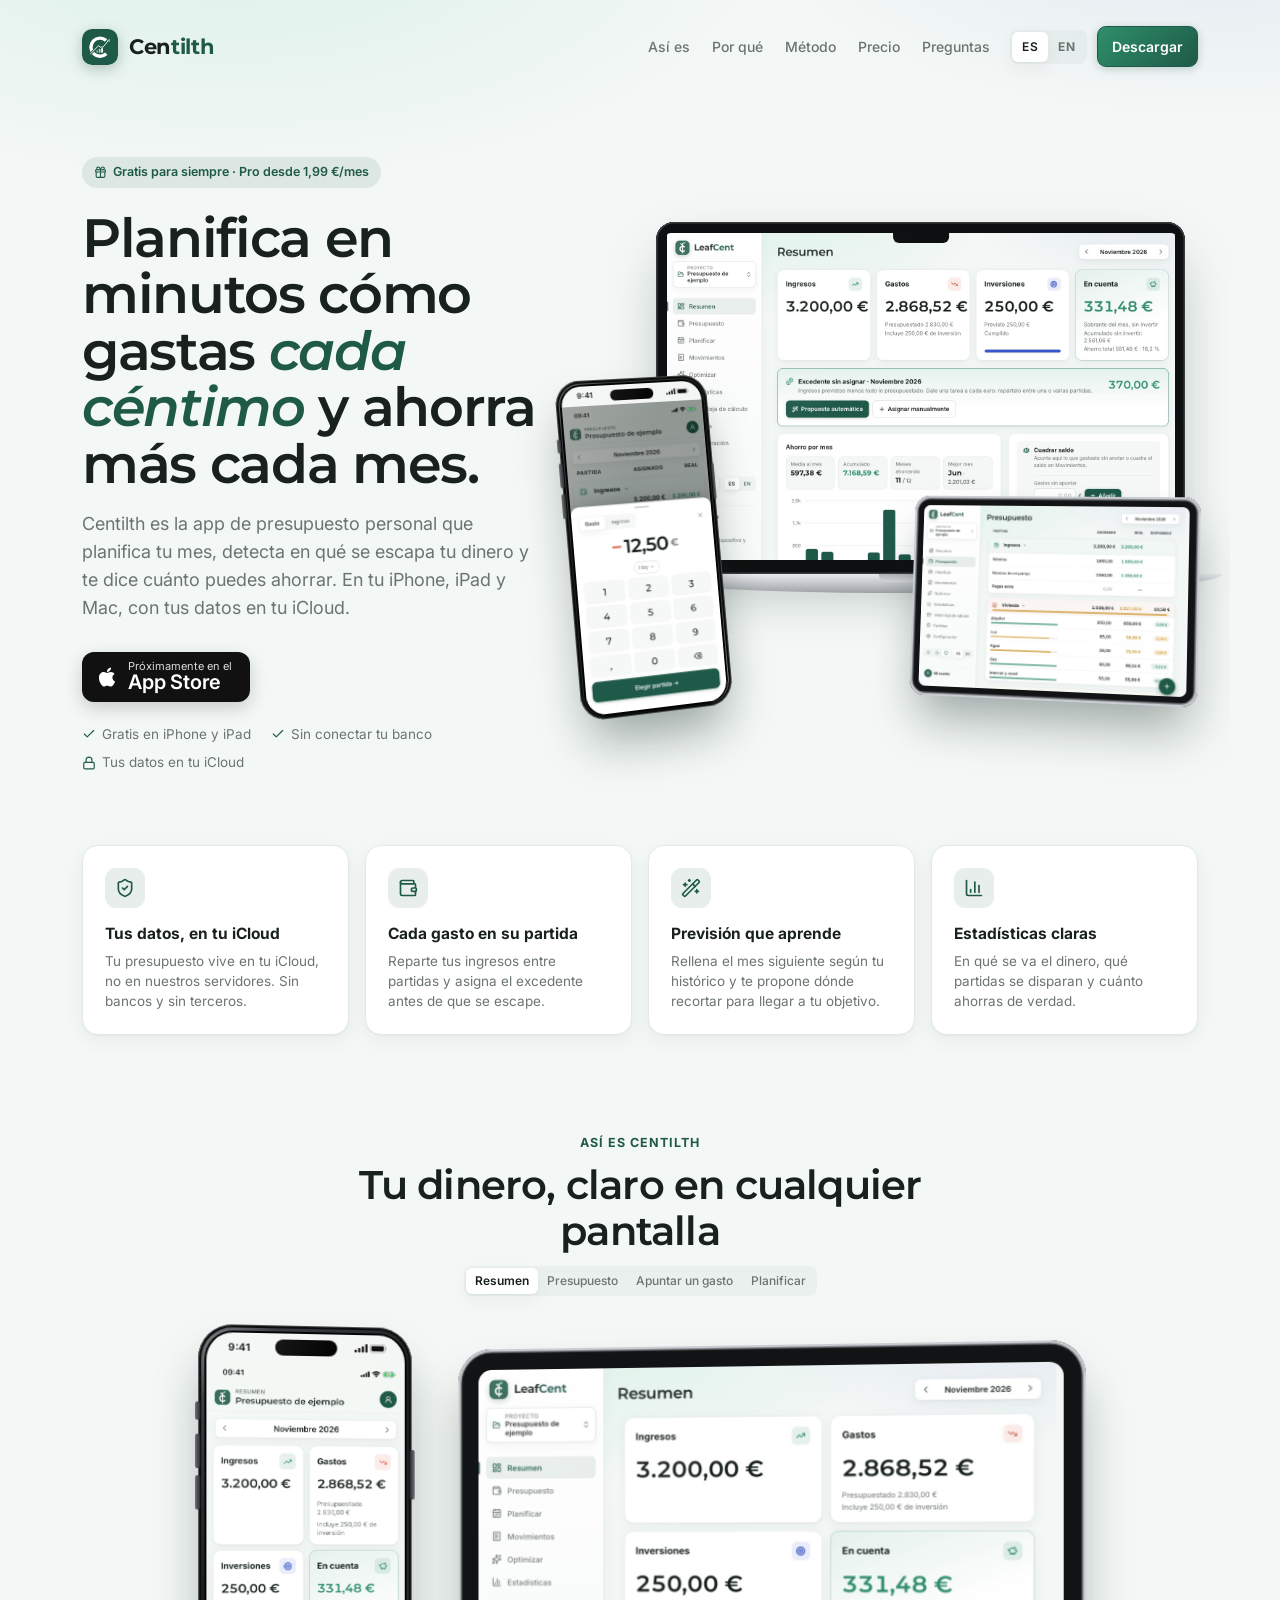
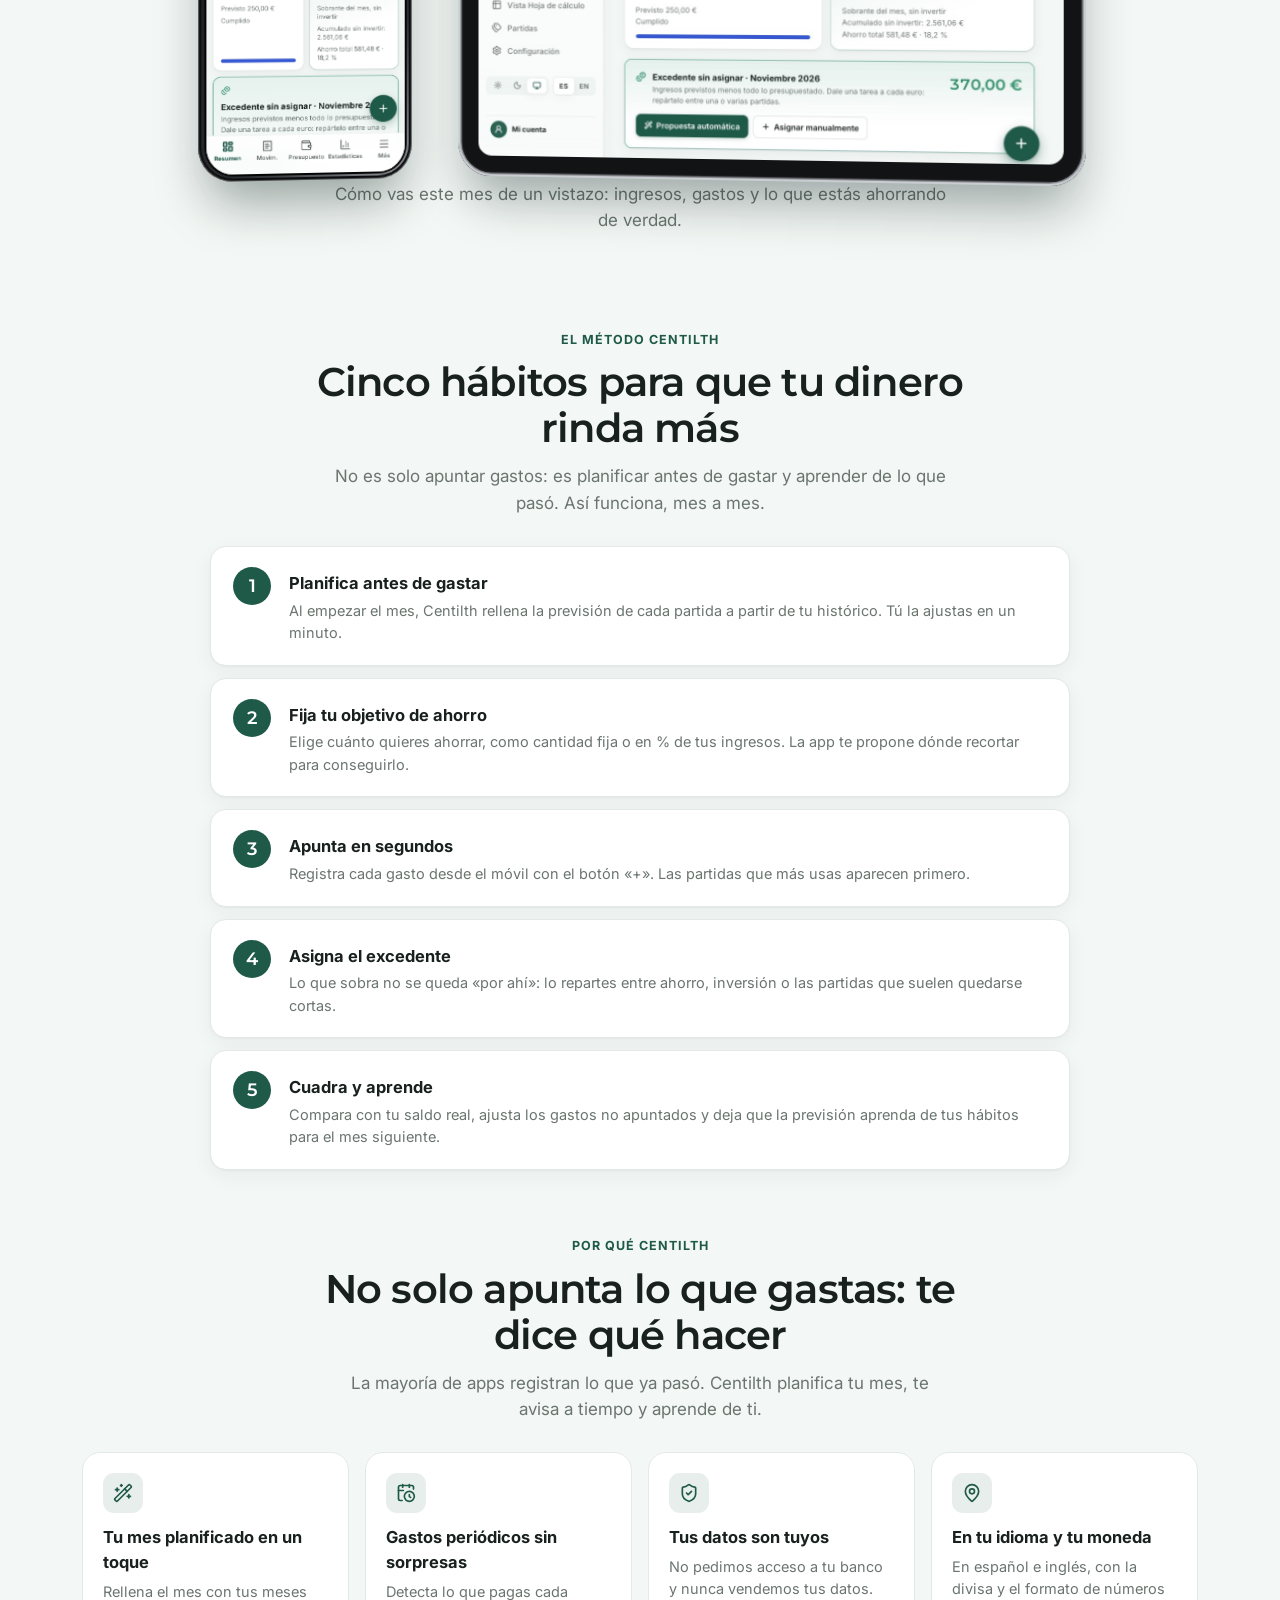
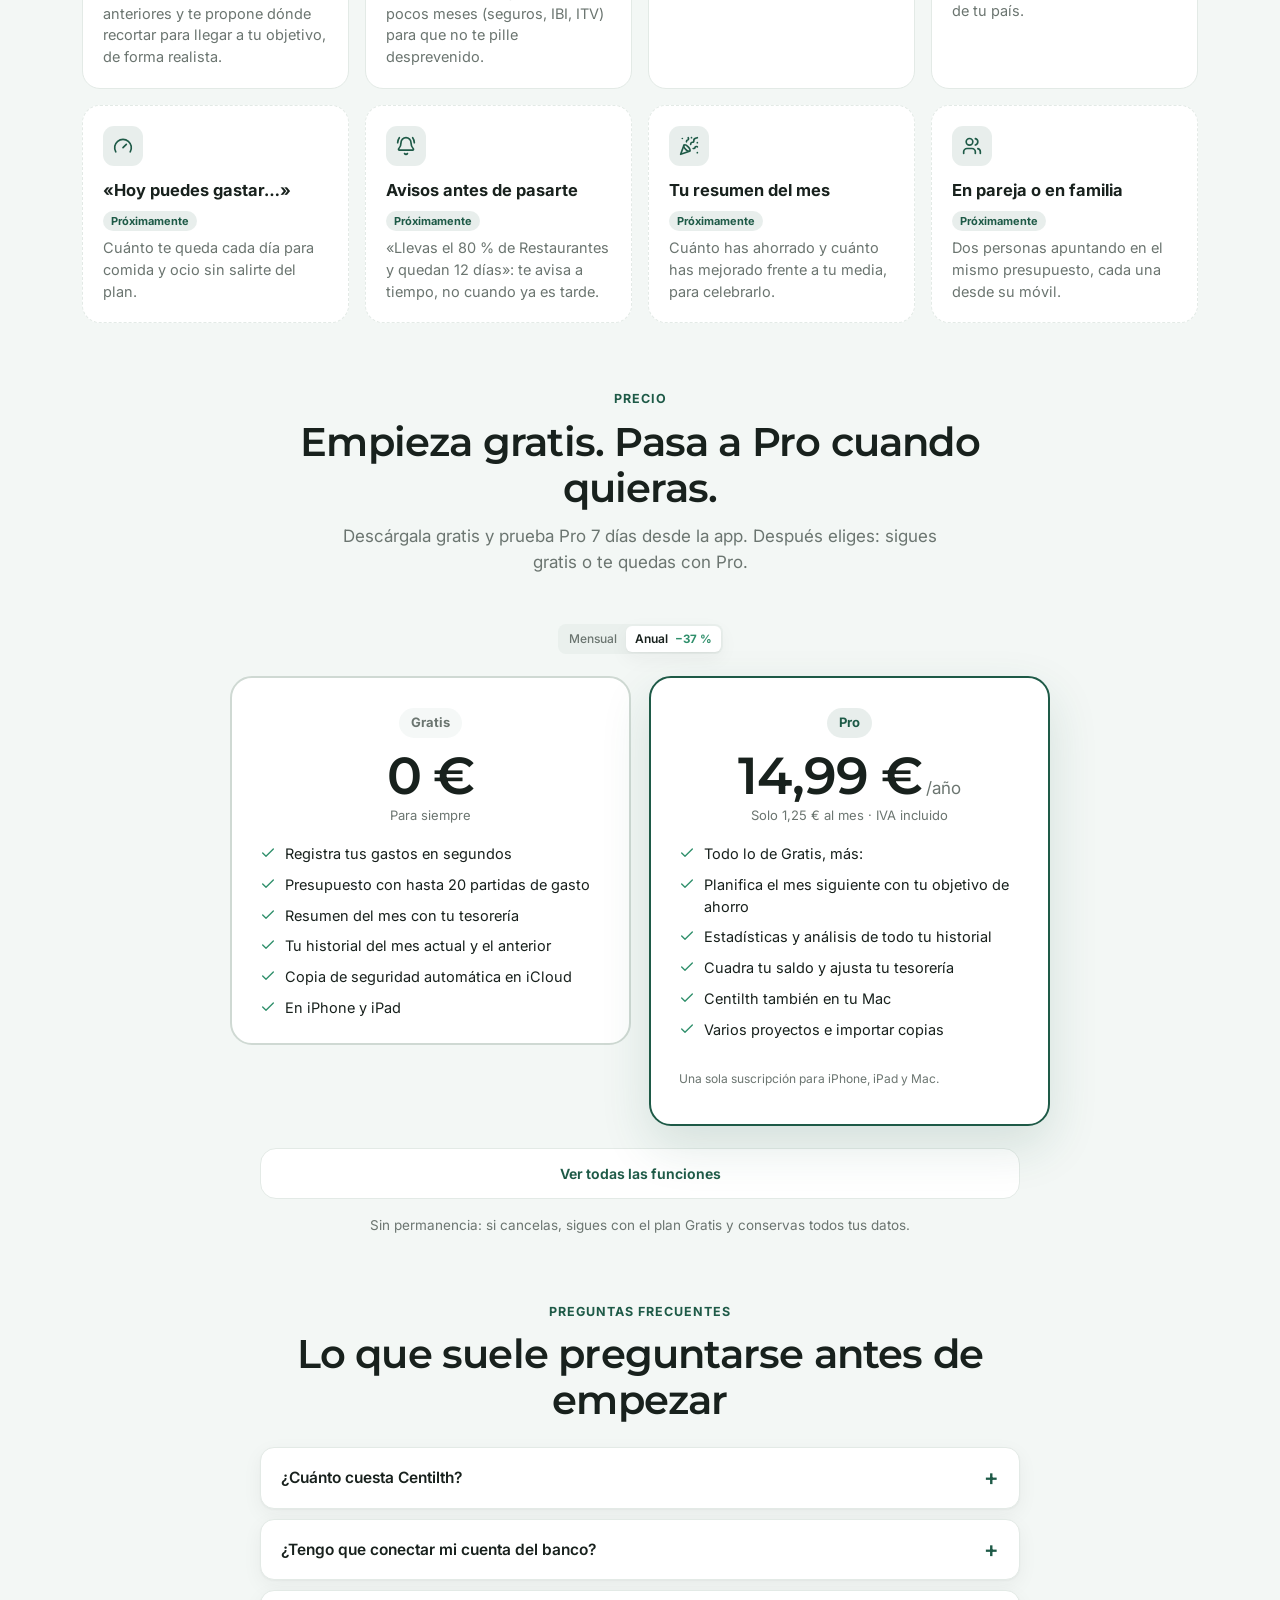
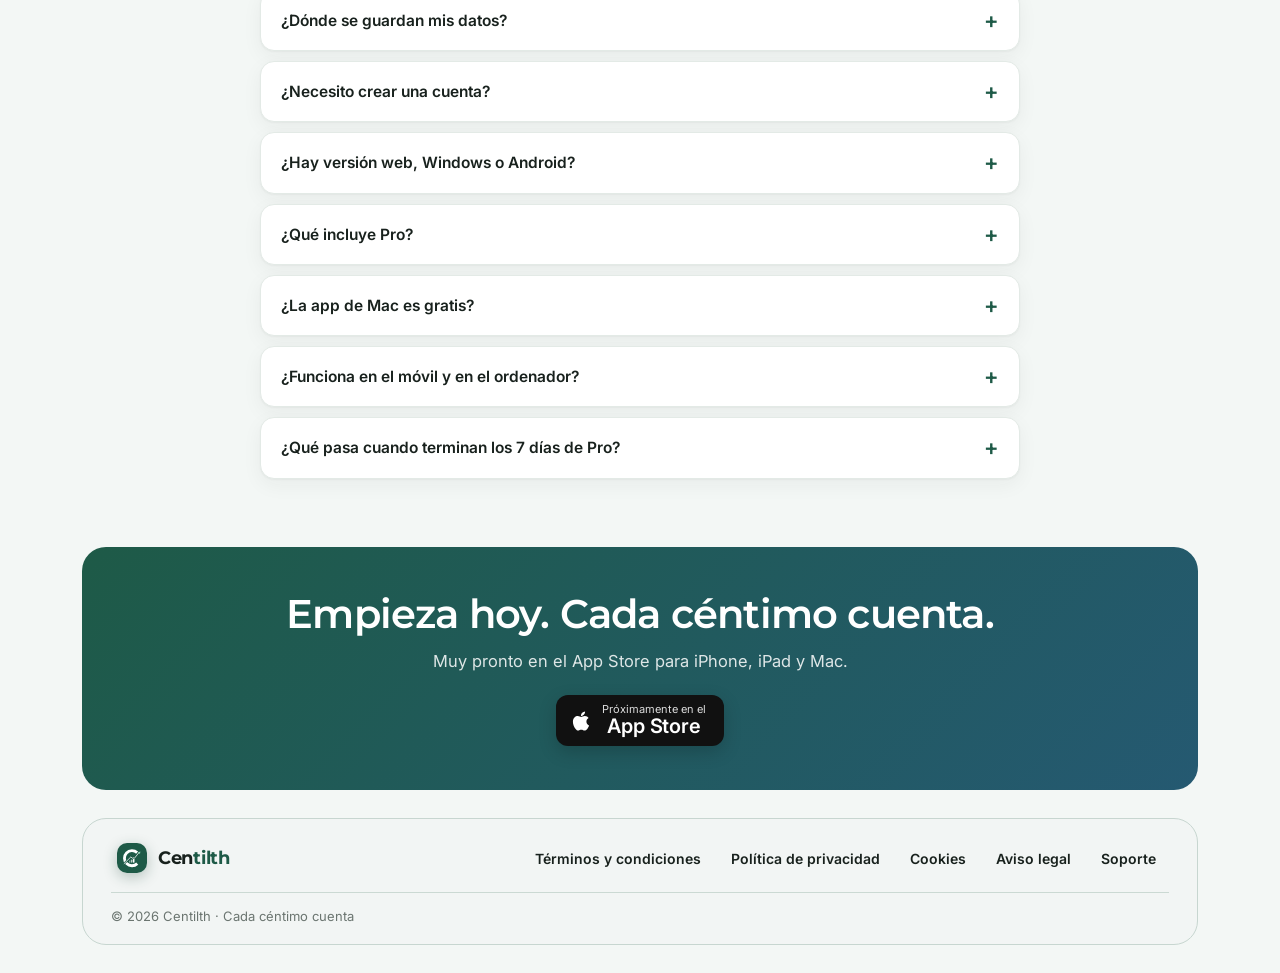
==== commit 408dcd69: "Web: la portada sale en español por defecto (inglés solo con «EN»), enlaces a políticas en español C" ====
--- a/index.html
+++ b/index.html
@@ -55,8 +55,8 @@
 <meta name="format-detection" content="telephone=no" />
 <link rel="preconnect" href="https://fonts.googleapis.com" />
 <link href="https://fonts.googleapis.com/css2?family=Inter:wght@400;500;600;700&family=Montserrat:wght@500;600;700&display=swap" rel="stylesheet" />
-  <script type="module" crossorigin src="../assets/index-CWpDp_bD.js"></script>
-  <link rel="stylesheet" crossorigin href="../assets/index-BhHeNvXl.css">
+  <script type="module" crossorigin src="../assets/index-DRdLIOuC.js"></script>
+  <link rel="stylesheet" crossorigin href="../assets/index-vZoatklc.css">
 </head>
 <body><div id="root"></div></body>
 </html>
--- a/assets/index-vZoatklc.css
+++ b/assets/index-vZoatklc.css
@@ -0,0 +1 @@
+.home .home-hero.hero-devices{display:grid;grid-template-columns:minmax(0,.9fr) minmax(0,1.25fr);gap:32px;align-items:center;text-align:left;max-width:1240px}.home .home-hero.hero-devices .hero-text{min-width:0}.home .home-hero.hero-devices h1,.home .home-hero.hero-devices p{margin-left:0;margin-right:0}.home .home-hero.hero-devices h1{font-size:clamp(34px,4.2vw,54px)}.home .home-hero.hero-devices .home-cta,.home .home-hero.hero-devices .home-trust{justify-content:flex-start}.home-nav a.btn{text-decoration:none}.devices{position:relative;aspect-ratio:1.3;width:100%;min-width:0;perspective:1800px}.devices .d-mac{position:absolute;right:2%;top:0;width:84%}.devices .d-ipad{position:absolute;right:0;bottom:0;width:48%;transform:rotateY(-20deg) rotateX(6deg);transform-origin:right center}.devices .d-iphone{position:absolute;left:0;bottom:-3%;width:25%;transform:rotateY(22deg) rotateX(4deg) rotate(-4deg);transform-origin:left center;z-index:2}.rd-iphone{aspect-ratio:1170 / 2532}.rd-iphone-body{position:relative;height:100%;border-radius:16%/7.6%;padding:3.6%;background:linear-gradient(135deg,#8a8d91,#3b3e42 12%,#1d1f22 40%,#2b2e31 75%,#9a9da1);box-shadow:inset 0 0 0 1px #ffffff40,inset 0 0 0 3px #0c0d0e,0 30px 50px -10px #0c231c66}.rd-iphone-screen{position:relative;height:100%;border-radius:13.4%/6.2%;overflow:hidden;background:#f3f6f4;box-shadow:0 0 0 2px #050505;display:flex;flex-direction:column;container-type:inline-size}.rd-status{flex:0 0 auto;height:6.2%;display:flex;align-items:center;justify-content:space-between;padding:0 9% 0 11%;font:600 5.2cqw/1 -apple-system,SF Pro Text,Inter,sans-serif;color:#111}.rd-status i{display:flex;gap:4%;align-items:center;width:22%;justify-content:flex-end}.rd-status svg{height:4.4cqw;fill:currentColor}.rd-iphone-screen img{display:block;width:100%;flex:1;min-height:0;object-fit:cover;object-position:top}.rd-island{position:absolute;top:1.4%;left:50%;transform:translate(-50%);width:31%;height:3.6%;border-radius:999px;background:#000}.rd-btn{position:absolute;width:2.2%;border-radius:2px;background:linear-gradient(90deg,#6e7175,#2a2c2f)}.rd-btn-a{left:-1.2%;top:17%;height:4%}.rd-btn-b{left:-1.2%;top:24%;height:7.5%}.rd-btn-c{left:-1.2%;top:33%;height:7.5%}.rd-btn-p{right:-1.2%;top:27%;height:11%;background:linear-gradient(270deg,#6e7175,#2a2c2f)}.rd-ipad{aspect-ratio:2360 / 1640}.rd-ipad-body{height:100%;border-radius:5.5%/7.9%;padding:3.4%;background:#121314;box-shadow:inset 0 0 0 2px #c9ccd0,inset 0 0 0 3.5px #8d9095,inset 0 0 0 5px #1a1b1c,0 30px 50px -10px #0c231c61}.rd-ipad-screen{position:relative;height:100%;border-radius:2.4%/3.4%;overflow:hidden;background:#000}.rd-ipad-screen img{display:block;width:100%;height:100%;object-fit:cover;object-position:top left}.rd-mac-lid{aspect-ratio:2880 / 1910;background:#0e0f10;border-radius:3.4% 3.4% 0 0/5.2% 5.2% 0 0;padding:2% 2% 2.6%;box-shadow:inset 0 0 0 1.5px #3a3c3f,inset 0 0 0 3px #0e0f10,0 24px 60px -16px #0c231c59}.rd-mac-screen{position:relative;height:100%;overflow:hidden;border-radius:.8%;background:#000}.rd-mac-screen img{display:block;width:100%;height:100%;object-fit:cover;object-position:top left}.rd-notch{position:absolute;top:0;left:50%;transform:translate(-50%);width:11%;height:3.2%;background:#0e0f10;border-radius:0 0 6px 6px}.rd-mac-base{position:relative;margin:0 -7%;height:0;padding-bottom:3.6%;background:linear-gradient(180deg,#e9ebee,#c7cace 45%,#9ea2a7);border-radius:0 0 46% 46%/0 0 100% 100%}.rd-mac-base span{position:absolute;top:0;left:50%;transform:translate(-50%);width:14%;height:45%;background:linear-gradient(#b2b5b9,#d6d8db);border-radius:0 0 10px 10px}.rd-glare{position:absolute;top:0;right:0;bottom:0;left:0;pointer-events:none;background:linear-gradient(115deg,#ffffff29,#fff0 38%)}.appstore-badge{display:inline-flex;align-items:center;gap:10px;background:#111;color:#fff;border-radius:12px;padding:9px 18px 9px 14px;line-height:1.05;box-shadow:0 6px 18px #0000002e}.appstore-badge small{display:block;font-size:11px;opacity:.85}.appstore-badge b{font-size:20px;font-weight:600;letter-spacing:-.01em}.appstore-badge.soon{cursor:default}:root[data-theme=dark] .appstore-badge{background:#fff;color:#111}.shots-tabs{margin:8px auto 30px;flex-wrap:wrap;justify-content:center;width:fit-content}.shots{display:flex;align-items:flex-end;justify-content:center;gap:40px;max-width:980px;margin:0 auto;perspective:1800px}.shots .s-iphone{width:210px;flex-shrink:0;transform:rotateY(10deg)}.shots .s-ipad{width:640px;max-width:64%;transform:rotateY(-8deg)}.shots-text{margin-top:28px;min-height:3em}.home-foot{display:flex;justify-content:center;align-items:center;gap:16px;flex-wrap:wrap}.foot-beta{background:none;border:0;color:inherit;font:inherit;font-size:12px;opacity:.6;cursor:pointer;text-decoration:underline;text-underline-offset:3px}.foot-beta:hover{opacity:1}@media (max-width: 900px){.home .home-hero.hero-devices{grid-template-columns:1fr;text-align:center;gap:28px}.home .home-hero.hero-devices .home-cta,.home .home-hero.hero-devices .home-trust{justify-content:center}.home .home-hero.hero-devices p{margin:0 auto}.devices{max-width:600px;margin:0 auto}.shots{gap:14px}.shots .s-iphone{width:30%;max-width:190px}.shots .s-ipad{max-width:66%}}.home{overflow-x:clip}.to-top{display:none}@media (max-width: 760px){.to-top{display:grid;place-items:center;position:fixed;right:16px;bottom:calc(20px + env(safe-area-inset-bottom));z-index:50;width:46px;height:46px;border-radius:50%;border:0;background:var(--accent);color:#fff;cursor:pointer;box-shadow:0 8px 20px #0c231c47;opacity:0;transform:translateY(12px);pointer-events:none;transition:opacity .2s,transform .2s}.to-top.show{opacity:1;transform:none;pointer-events:auto}}.site-foot{margin:18px 0 28px;padding:22px 28px 18px;border-radius:24px;border:1px solid color-mix(in srgb,var(--accent) 14%,var(--line));background:color-mix(in srgb,var(--accent) 6%,var(--card))}.foot-top{display:flex;align-items:center;justify-content:space-between;gap:16px;flex-wrap:wrap}.foot-brand{display:flex;align-items:center;gap:10px}.foot-brand .brand-name{font-size:18px}.foot-legal{display:flex;flex-direction:row;flex-wrap:wrap;gap:4px}.foot-legal a{color:var(--text);font-weight:600;font-size:14px;text-decoration:none;padding:7px 13px;border-radius:999px;transition:background .15s,color .15s}.foot-legal a:hover,.foot-legal a:focus-visible{background:var(--accent-soft);color:var(--accent);outline:none}.foot-bottom{display:flex;flex-wrap:wrap;justify-content:space-between;align-items:center;gap:10px 20px;margin-top:16px;padding-top:14px;border-top:1px solid color-mix(in srgb,var(--accent) 12%,var(--line));font-size:13px;color:var(--muted)}.site-foot .foot-beta{background:var(--card);border:1px solid color-mix(in srgb,var(--accent) 30%,var(--line));color:var(--accent);font:inherit;font-size:12.5px;font-weight:600;padding:6px 15px;border-radius:999px;cursor:pointer;opacity:1;text-decoration:none;transition:background .15s,color .15s}.site-foot .foot-beta:hover{background:var(--accent);color:#fff;border-color:var(--accent)}@media (max-width: 760px){.site-foot{padding:20px 16px 16px;border-radius:20px;margin-bottom:20px}.foot-top,.foot-bottom{flex-direction:column;text-align:center;justify-content:center}.foot-legal{display:grid;grid-template-columns:1fr 1fr;width:100%}.foot-legal a{text-align:center;font-size:13px;padding:7px 8px}}:root{--bg: #f3f7f5;--side: #ffffff;--card: #ffffff;--text: #18211d;--muted: #6b7570;--line: #e3eae6;--line-strong: #cfd9d3;--hover: rgba(30,90,71,.045);--accent: #1e5a47;--accent-soft: rgba(30,90,71,.1);--invest: #3557d4;--invest-soft: rgba(53,87,212,.1);--pos: #2f8f6b;--pos-soft: rgba(47,143,107,.12);--neg: #e0644f;--neg-soft: rgba(224,100,79,.12);--warn: #d99a2b;--warn-soft: rgba(217,154,43,.14);--shadow: 0 1px 2px rgba(31,36,32,.04), 0 6px 20px rgba(31,36,32,.05);--shadow-hover: 0 2px 4px rgba(31,36,32,.05), 0 12px 28px rgba(31,36,32,.09);--num-font: "Montserrat", system-ui, sans-serif;--on-accent: #ffffff;color-scheme:light}@media (prefers-color-scheme: dark){:root:not([data-theme=light]){--bg: #121311;--side: #0d0e0c;--card: #1b1c1a;--text: #ecebe6;--muted: #8e928b;--line: #272925;--line-strong: #363933;--hover: rgba(236,235,230,.045);--accent: #5fd3a8;--accent-soft: rgba(95,211,168,.13);--invest: #7b93ff;--invest-soft: rgba(123,147,255,.14);--pos: #4cc79a;--pos-soft: rgba(76,199,154,.13);--neg: #ff8a73;--neg-soft: rgba(255,138,115,.13);--warn: #f2bc55;--warn-soft: rgba(242,188,85,.14);--shadow: none;--shadow-hover: 0 8px 24px rgba(0,0,0,.35);--on-accent: #0d0e0c;color-scheme:dark}}:root[data-theme=dark]{--bg: #121311;--side: #0d0e0c;--card: #1b1c1a;--text: #ecebe6;--muted: #8e928b;--line: #272925;--line-strong: #363933;--hover: rgba(236,235,230,.045);--accent: #5fd3a8;--accent-soft: rgba(95,211,168,.13);--invest: #7b93ff;--invest-soft: rgba(123,147,255,.14);--pos: #4cc79a;--pos-soft: rgba(76,199,154,.13);--neg: #ff8a73;--neg-soft: rgba(255,138,115,.13);--warn: #f2bc55;--warn-soft: rgba(242,188,85,.14);--shadow: none;--shadow-hover: 0 8px 24px rgba(0,0,0,.35);--on-accent: #0d0e0c;color-scheme:dark}*{box-sizing:border-box}body{margin:0;background:var(--bg);color:var(--text);font:14px/1.5 Inter,system-ui,sans-serif;-webkit-font-smoothing:antialiased}button,input,select{font:inherit;color:inherit}.loading{display:grid;place-items:center;height:100vh;color:var(--muted)}.muted{color:var(--muted)}.small{font-size:12px}.pos{color:var(--pos)}.neg{color:var(--neg)}.num{text-align:right;font-variant-numeric:tabular-nums;white-space:nowrap}.app{display:grid;grid-template-columns:228px 1fr;min-height:100vh}.sidebar{background:var(--side);border-right:1px solid var(--line);padding:22px 14px;display:flex;flex-direction:column;gap:26px;position:sticky;top:0;height:100vh}.brand{display:flex;align-items:center;gap:10px;font:600 20px Montserrat,sans-serif;padding:0 8px}.brand-mark{display:grid;place-items:center;width:32px;height:32px;border-radius:9px;background:var(--accent);color:var(--on-accent)}nav{display:flex;flex-direction:column;gap:2px}nav button{display:flex;align-items:center;gap:11px;padding:9px 10px;border:0;background:none;border-radius:8px;cursor:pointer;color:var(--muted);font-weight:500;text-align:left}nav button:hover{background:var(--hover);color:var(--text)}nav button.active{background:var(--card);color:var(--text);box-shadow:var(--shadow)}nav button.active svg{color:var(--accent)}.sidebar-foot{margin-top:auto;font-size:12px;color:var(--muted);padding:0 10px}main{min-width:0}.topbar{display:flex;align-items:center;justify-content:space-between;padding:26px 36px 10px;gap:16px;flex-wrap:wrap}.topbar h1{font:600 28px Montserrat,sans-serif;margin:0;letter-spacing:-.01em}.month-picker{display:flex;align-items:center;gap:4px;background:var(--card);border:1px solid var(--line);border-radius:10px;padding:3px;box-shadow:var(--shadow)}.month-picker span{min-width:140px;text-align:center;font-weight:600}.month-picker button{border:0;background:none;padding:6px;border-radius:7px;cursor:pointer;display:grid;color:var(--muted)}@media (hover: hover){.month-picker button:hover{background:var(--hover);color:var(--text)}}.content{padding:14px 36px 48px;max-width:1280px}.stack{display:flex;flex-direction:column;gap:18px}.grid-2{display:grid;grid-template-columns:1.4fr 1fr;gap:18px}.grid-2>.card{min-width:0}.card{background:var(--card);border:1px solid var(--line);border-radius:14px;padding:20px;box-shadow:var(--shadow)}.card.flush{padding:0;overflow:hidden}.card-head{display:flex;align-items:center;justify-content:space-between;gap:12px;margin-bottom:12px;flex-wrap:wrap}.card-head.padded{padding:16px 20px;margin:0;border-bottom:1px solid var(--line)}.card-head h2{font-size:15px;font-weight:600;margin:0;display:flex;align-items:center;gap:8px}.card-head h2 svg{color:var(--accent)}.hint{margin:-6px 0 10px;font-size:12.5px;color:var(--muted)}.empty{color:var(--muted);margin:8px 0}.padded{padding:16px 20px}.kpis{display:grid;grid-template-columns:repeat(4,1fr);gap:14px}.kpi{background:var(--card);border:1px solid var(--line);border-radius:14px;padding:16px 18px;box-shadow:var(--shadow)}.kpi-top{display:flex;justify-content:space-between;color:var(--muted);font-size:12.5px;font-weight:500}.kpi-top i{display:grid;place-items:center;width:26px;height:26px;border-radius:7px;background:var(--hover)}.tone-pos .kpi-top i{color:var(--pos);background:var(--pos-soft)}.tone-neg .kpi-top i{color:var(--neg);background:var(--neg-soft)}.tone-accent .kpi-top i{color:var(--accent);background:var(--accent-soft)}.kpi-value{font-size:25px;font-weight:700;letter-spacing:-.02em;margin-top:4px;font-variant-numeric:tabular-nums}.kpi-sub{font-size:12.5px;color:var(--muted)}.bar,.sim-bar{height:6px;background:var(--hover);border-radius:9px;margin-top:10px;overflow:hidden}.bar div,.sim-bar div{height:100%;background:var(--accent);border-radius:9px;transition:width .3s}.over-list{list-style:none;margin:0;padding:0}.over-list li{display:flex;justify-content:space-between;align-items:center;padding:10px 0;border-bottom:1px solid var(--line)}.over-list li:last-child{border:0}.over-list li div{display:flex;flex-direction:column}.over-list .muted{font-size:12.5px}.neg-pill,.pill{font-size:12.5px;font-weight:600;padding:3px 9px;border-radius:99px;font-variant-numeric:tabular-nums;white-space:nowrap}.neg-pill,.pill.over{background:var(--neg-soft);color:var(--neg)}.pill.ok{background:var(--pos-soft);color:var(--pos)}.pill.warn{background:var(--warn-soft);color:var(--warn)}.assign-banner{display:grid;grid-template-columns:auto 1fr auto;align-items:center;gap:24px;padding:18px 22px;border-radius:14px;border:1px solid var(--line);background:var(--card);box-shadow:var(--shadow)}.assign-banner>div{display:flex;flex-direction:column}.assign-banner .label{font-size:12.5px;font-weight:600;text-transform:uppercase;letter-spacing:.05em}.assign-banner strong{font-size:28px;letter-spacing:-.02em;font-variant-numeric:tabular-nums}.assign-banner .muted{font-size:12.5px}.assign-banner p{margin:0;color:var(--muted);max-width:440px}.assign-banner.pos{border-color:var(--pos)}.assign-banner.pos .label,.assign-banner.pos strong{color:var(--pos)}.assign-banner.neg{border-color:var(--neg)}.assign-banner.neg .label,.assign-banner.neg strong{color:var(--neg)}.btn{display:inline-flex;align-items:center;gap:7px;border-radius:9px;padding:9px 14px;font-weight:600;cursor:pointer;border:1px solid var(--line-strong);background:var(--card);white-space:nowrap}.btn:hover{background:var(--hover)}.btn.primary{background:var(--accent);border-color:var(--accent);color:var(--on-accent)}.btn.primary:hover{filter:brightness(1.08)}.budget-row{display:grid;grid-template-columns:1fr 140px 120px 130px;align-items:center;gap:12px;padding:7px 20px;border-bottom:1px solid var(--line);width:100%;text-align:left}.budget-row>span:not(:first-child){text-align:right;font-variant-numeric:tabular-nums}.budget-row.head{font-size:11.5px;text-transform:uppercase;letter-spacing:.06em;color:var(--muted);font-weight:600;padding:12px 20px}.budget-row.group{background:var(--hover);border:0;border-bottom:1px solid var(--line);font-weight:600;cursor:pointer;padding:10px 20px}.budget-row.group>span:first-child{display:flex;align-items:center;gap:6px}.budget-row.group svg{transition:transform .2s;color:var(--muted)}.budget-row.group svg.rot{transform:rotate(-90deg)}.budget-row:not(.head):not(.group):hover{background:var(--hover)}.cat-name{display:flex;flex-direction:column;gap:4px;padding-left:22px}.tag{font-style:normal;font-size:10.5px;font-weight:600;color:var(--accent);background:var(--accent-soft);padding:1px 6px;border-radius:5px;width:fit-content}.mini-bar{display:block;height:3px;background:var(--line);border-radius:3px;max-width:220px;overflow:hidden}.mini-bar b{display:block;height:100%;border-radius:3px;background:var(--pos)}.mini-bar.warn b{background:var(--warn)}.mini-bar.over b{background:var(--neg)}.amount-input{width:110px;text-align:right;padding:5px 8px;border:1px solid transparent;border-radius:7px;background:transparent;font-variant-numeric:tabular-nums}.amount-input:hover{border-color:var(--line-strong)}.amount-input:focus{outline:none;border-color:var(--accent);background:var(--card);box-shadow:0 0 0 3px var(--accent-soft)}.tx-form{display:flex;gap:12px;align-items:flex-end;flex-wrap:wrap}.tx-form label{display:flex;flex-direction:column;gap:5px;font-size:12px;font-weight:600;color:var(--muted)}.tx-form .grow{flex:1;min-width:180px}.tx-form input,.tx-form select,.search input,.goal-input input{padding:8px 10px;border:1px solid var(--line-strong);border-radius:9px;background:var(--card);font-weight:400;color:var(--text)}.tx-form input:focus,.tx-form select:focus,.goal-input input:focus{outline:none;border-color:var(--accent);box-shadow:0 0 0 3px var(--accent-soft)}.form-error{color:var(--neg);font-size:12.5px;width:100%}.search{display:flex;align-items:center;gap:6px;color:var(--muted)}.search input{padding:6px 10px}.tx-table{width:100%;border-collapse:collapse}.tx-table td{padding:10px 20px;border-bottom:1px solid var(--line)}.tx-table tr:hover td{background:var(--hover)}.tx-table td:nth-child(2){display:flex;flex-direction:column}.icon-btn{border:0;background:none;cursor:pointer;color:var(--muted);padding:5px;border-radius:6px;display:grid;opacity:.5}.icon-btn:hover{color:var(--neg);background:var(--neg-soft);opacity:1}.tips{margin:0;padding:0;list-style:none;display:grid;gap:10px}.tips li{padding:12px 14px 12px 40px;background:var(--hover);border-radius:10px;position:relative}.tips li:before{content:"→";position:absolute;left:15px;color:var(--accent);font-weight:700}.goal-input{display:flex;align-items:center;gap:8px;font-size:13px;color:var(--muted)}.goal-input input{width:100px;text-align:right}.sim-summary{display:grid;grid-template-columns:repeat(3,1fr);gap:14px;margin-bottom:14px}.sim-summary>div:not(.sim-bar){display:flex;flex-direction:column}.sim-summary strong{font-size:22px;font-variant-numeric:tabular-nums}.sim-summary .sim-bar{grid-column:1 / -1;height:8px;margin:0}.sim-summary .sim-bar div{background:var(--pos)}.cut-table{display:flex;flex-direction:column}.cut-row{display:grid;grid-template-columns:1fr auto 90px;gap:14px;align-items:center;padding:8px 0;border-top:1px solid var(--line)}.cut-row>span:first-child{display:flex;flex-direction:column}.seg{display:flex;background:var(--hover);border-radius:8px;padding:2px}.seg button{border:0;background:none;padding:4px 9px;border-radius:6px;font-size:12px;cursor:pointer;color:var(--muted);font-weight:500}.seg button.on{background:var(--card);color:var(--text);box-shadow:var(--shadow);font-weight:600}.mini-table{width:100%;border-collapse:collapse;font-size:13px}.mini-table th{text-align:right;font-size:11px;text-transform:uppercase;letter-spacing:.05em;color:var(--muted);font-weight:600;padding:6px 4px;border-bottom:1px solid var(--line)}.mini-table td{text-align:right;padding:8px 4px;border-bottom:1px solid var(--line);font-variant-numeric:tabular-nums}.mini-table th:first-child,.mini-table td:first-child{text-align:left}.sub-h{font-size:13px;display:flex;align-items:center;gap:6px;margin:18px 0 8px}.chips{list-style:none;padding:0;margin:0;display:flex;flex-wrap:wrap;gap:6px}.chips li{background:var(--warn-soft);border-radius:99px;padding:4px 10px;font-size:12.5px}.chips b{color:var(--warn)}@media (max-width: 1100px){.kpis{grid-template-columns:repeat(2,1fr)}.grid-2{grid-template-columns:1fr}.assign-banner{grid-template-columns:1fr;gap:10px}}@media (max-width: 760px){.app{grid-template-columns:1fr}.sidebar{position:static;height:auto;flex-direction:row;align-items:center;padding:10px 16px;overflow-x:auto}nav{flex-direction:row}.sidebar-foot{display:none}.topbar,.content{padding-left:16px;padding-right:16px}.budget-row{grid-template-columns:1fr 90px 90px}.budget-row>span:nth-child(4){display:none}.cut-row,.sim-summary{grid-template-columns:1fr}}.plan-goal{display:grid;grid-template-columns:1.1fr 1fr;gap:24px;align-items:center}.plan-goal h2{font-size:17px;margin:0 0 6px;display:flex;gap:8px;align-items:center}.plan-goal h2 svg{color:var(--accent)}.plan-goal .hint{margin:0 0 14px}.goal-row{display:flex;align-items:center;gap:12px;flex-wrap:wrap}.plan-figures{display:grid;grid-template-columns:repeat(3,1fr);gap:12px}.fig{display:flex;flex-direction:column;padding:12px 14px;border-radius:10px;background:var(--hover)}.fig strong{font-size:20px;font-variant-numeric:tabular-nums;letter-spacing:-.01em}.fig .muted:first-child{font-size:12px;font-weight:500}.plan-row{display:grid;grid-template-columns:1fr 90px 120px 100px 150px 140px 44px;gap:10px;align-items:center;padding:6px 20px;border-bottom:1px solid var(--line)}.plan-row>span:nth-child(n+4){text-align:right;font-variant-numeric:tabular-nums}.plan-row>span:last-child{text-align:center}.plan-row.head{font-size:11px;text-transform:uppercase;letter-spacing:.06em;color:var(--muted);font-weight:600;padding:12px 20px;position:sticky;top:0;background:var(--card);z-index:1}.plan-row.group{background:var(--hover);font-weight:600;padding:9px 20px}.plan-row:not(.head):not(.group):hover{background:var(--hover)}.plan-row .cat-name{padding-left:12px}.plan-row .pill small{font-weight:500;opacity:.8;margin-left:2px}.kind{font-style:normal;font-size:11px;font-weight:600;padding:2px 7px;border-radius:5px;background:var(--hover);color:var(--muted)}.k-fijo{background:var(--accent-soft);color:var(--accent)}.k-variable{background:var(--warn-soft);color:var(--warn)}.k-periódico{background:var(--hover);color:var(--accent, var(--pos))}.k-ocasional{background:var(--pos-soft);color:var(--pos)}.spark{display:inline-flex;align-items:flex-end;gap:2px;height:22px}.spark b{width:7px;background:var(--line-strong);border-radius:2px}.spark b:last-child{background:var(--accent)}.edit-cell{display:flex;align-items:center;justify-content:flex-end;gap:2px}.amount-input.edited{border-color:var(--accent);background:var(--accent-soft);font-weight:600}.icon-btn.flex{opacity:.45}.icon-btn.flex.on{color:var(--pos);opacity:1}.icon-btn.flex:hover{background:var(--hover);color:var(--text)}.plan-footer{position:sticky;bottom:16px;display:grid;grid-template-columns:repeat(3,1fr) auto;gap:18px;align-items:center;padding:14px 20px;border-radius:14px;background:var(--card);border:1px solid var(--line-strong);box-shadow:0 8px 30px #0000001f}.plan-footer>div{display:flex;flex-direction:column}.plan-footer strong{font-size:20px;font-variant-numeric:tabular-nums}.plan-footer .muted:first-child{font-size:12px}.plan-footer.ok{border-color:var(--pos)}.plan-footer.ok>div:nth-child(3) .small{color:var(--pos);font-weight:600}.plan-footer.bad{border-color:var(--neg)}.plan-footer.bad>div:nth-child(3) .small{color:var(--neg);font-weight:600}@media (max-width: 1100px){.plan-goal{grid-template-columns:1fr}.plan-row{grid-template-columns:1fr 80px 90px 120px 40px}.plan-row>span:nth-child(2),.plan-row>span:nth-child(3){display:none}.plan-footer{grid-template-columns:1fr 1fr}}.plan-goal .extras-row{grid-column:1;grid-row:2;display:flex;align-items:center;gap:10px;flex-wrap:wrap;margin-top:-10px}.plan-goal .plan-figures{grid-column:2;grid-row:1 / span 2}.month-chips{display:flex;flex-wrap:wrap;gap:3px}.month-chips button{border:1px solid var(--line);background:none;border-radius:6px;padding:2px 7px;font-size:11.5px;cursor:pointer;color:var(--muted)}.month-chips button.on{background:var(--pos-soft);border-color:var(--pos);color:var(--pos);font-weight:600}@media (max-width: 1100px){.plan-goal .extras-row,.plan-goal .plan-figures{grid-column:1;grid-row:auto}}@media (max-width: 760px),(max-height: 640px){.plan-footer{position:static}}.content:has(.sheet-wrap){max-width:none}.sheet-bar{display:flex;justify-content:space-between;align-items:center;gap:12px;flex-wrap:wrap;font-size:13px}.sheet-wrap{overflow:auto;max-height:calc(100vh - 170px)}.sheet{border-collapse:separate;border-spacing:0;font-size:12.5px;font-variant-numeric:tabular-nums}.sheet th,.sheet td{padding:4px 8px;border-bottom:1px solid var(--line);border-right:1px solid var(--line);white-space:nowrap;text-align:right;min-width:74px}.sheet tbody th{position:sticky;left:0;z-index:1;background:var(--card);text-align:left;font-weight:500;min-width:190px;padding-left:26px}.sheet thead th{position:sticky;top:0;z-index:2;background:var(--side);font-weight:600;text-align:center}.sheet thead tr:nth-child(2) th{top:27px}.sheet thead .corner{left:0;z-index:3;text-align:left;font:600 14px Montserrat,sans-serif}.sheet .sub{font-size:10.5px;text-transform:uppercase;letter-spacing:.04em;color:var(--muted);font-weight:600}.sheet.all td.c-d,.sheet.all th.sub:nth-child(3n){border-right:1px solid var(--line-strong)}.sheet td.c-p{color:var(--muted);padding:0}.sheet td.c-p input{width:100%;min-width:74px;border:0;background:transparent;text-align:right;padding:4px 8px;font:inherit;color:var(--muted)}.sheet td.c-p input:hover{background:var(--hover)}.sheet td.c-p input:focus{outline:2px solid var(--accent);outline-offset:-2px;background:var(--card);color:var(--text)}.sheet td.c-d{font-size:12px}.sheet tr.grp th,.sheet tr.grp td{background:var(--hover);font-weight:600}.sheet tr.grp th{padding-left:10px;background:color-mix(in srgb,var(--card) 93%,var(--text))}.sheet tr.total th,.sheet tr.total td{font-weight:700;padding-top:7px;padding-bottom:7px}.sheet tr.total th{padding-left:10px}.sheet tr.inc th,.sheet tr.inc td{background:var(--pos-soft)}.sheet tr.exp th,.sheet tr.exp td{background:var(--neg-soft)}.sheet tr.net th,.sheet tr.net td{background:var(--accent-soft)}.sheet tr.total th{background:color-mix(in srgb,var(--card) 88%,var(--accent))}.sheet tbody tr:not(.total):not(.grp):hover td,.sheet tbody tr:not(.total):not(.grp):hover th{background:color-mix(in srgb,var(--card) 94%,var(--accent))}.add-line{display:flex;gap:8px}.add-line input{flex:1;padding:8px 10px;border:1px solid var(--line-strong);border-radius:9px;background:var(--card)}.add-line input:focus,.inline-edit input:focus{outline:none;border-color:var(--accent);box-shadow:0 0 0 3px var(--accent-soft)}.add-line.small{margin-top:10px}.add-line.small input{padding:6px 9px}.add-line.small .btn{padding:6px 10px}.flash{margin:10px 0 0;font-size:13px;font-weight:500}.cat-grid{display:grid;grid-template-columns:repeat(auto-fill,minmax(320px,1fr));gap:14px;align-items:start}.cat-card{padding:16px}.cat-card-head{display:flex;align-items:center;gap:8px;margin-bottom:6px}.cat-card-head h3{margin:0;font-size:15px;flex:1}.cat-list{list-style:none;margin:0;padding:0}.cat-list li{display:grid;grid-template-columns:1fr auto auto auto;gap:6px;align-items:center;padding:4px 0;border-bottom:1px solid var(--line)}.name-cell{display:flex;align-items:center;gap:4px}.ghost-edit{opacity:0}.name-cell:hover .ghost-edit,.cat-card-head:hover .ghost-edit{opacity:.6}.inline-edit{display:flex;align-items:center;gap:2px}.inline-edit input{flex:1;padding:3px 7px;border:1px solid var(--line-strong);border-radius:6px;background:var(--card);min-width:0}.move{max-width:110px;font-size:11.5px;padding:2px 4px;border:1px solid transparent;border-radius:6px;background:transparent;color:var(--muted);cursor:pointer}.move:hover{border-color:var(--line-strong)}.icon-btn:disabled{opacity:.15;cursor:not-allowed}.icon-btn:disabled:hover{background:none;color:var(--muted)}.project-switch{position:relative;margin-top:-10px}.project-btn{width:100%;display:flex;align-items:center;gap:9px;padding:8px 10px;border:1px solid var(--line-strong);border-radius:10px;background:var(--card);cursor:pointer;text-align:left;box-shadow:var(--shadow)}.project-btn:hover{border-color:var(--accent)}.project-btn>svg:first-child{color:var(--accent);flex-shrink:0}.project-btn>svg:last-child{color:var(--muted);margin-left:auto;flex-shrink:0}.project-btn span{display:flex;flex-direction:column;min-width:0;font-weight:600;font-size:13px;line-height:1.25}.project-btn small{font-size:10.5px;color:var(--muted);font-weight:500;text-transform:uppercase;letter-spacing:.05em}.project-menu{position:absolute;top:calc(100% + 6px);left:0;right:0;z-index:20;background:var(--card);border:1px solid var(--line-strong);border-radius:10px;padding:5px;box-shadow:0 10px 30px #00000026;min-width:220px}.project-item{display:flex;align-items:center;border-radius:7px}.project-item:hover{background:var(--hover)}.project-item .pick{flex:1;display:flex;align-items:center;gap:7px;border:0;background:none;padding:7px 8px;cursor:pointer;text-align:left;font-size:13px}.project-item.on .pick{font-weight:600}.project-item.on .pick svg{color:var(--accent)}.project-item .icon-btn{opacity:0}.project-item:hover .icon-btn{opacity:.6}.project-new{width:100%;display:flex;align-items:center;gap:7px;border:0;border-top:1px solid var(--line);background:none;padding:9px 8px 5px;margin-top:4px;cursor:pointer;color:var(--accent);font-weight:600;font-size:13px}@media (max-width: 760px){.project-switch{margin:0;min-width:180px}}.card.flush.sheet-wrap{overflow:auto}.export-btn{margin-left:auto;text-decoration:none;color:var(--text);padding:7px 12px;font-size:13px}.export-btn svg{color:var(--pos)}.surplus{border-color:var(--pos);background:linear-gradient(180deg,var(--pos-soft),transparent 70%),var(--card)}.surplus.neg{border-color:var(--neg);background:linear-gradient(180deg,var(--neg-soft),transparent 70%),var(--card)}.surplus-head{display:flex;gap:12px;align-items:flex-start}.surplus-head>svg{color:var(--pos);margin-top:2px;flex-shrink:0}.surplus.neg .surplus-head>svg{color:var(--neg)}.surplus-head h2{margin:0;font-size:15px}.surplus-head p{margin:2px 0 0;font-size:13px}.surplus-amount{margin-left:auto;font-size:26px;color:var(--pos);font-variant-numeric:tabular-nums;letter-spacing:-.02em;white-space:nowrap}.surplus-actions{display:flex;gap:8px;margin-top:14px;flex-wrap:wrap}.surplus-lines{margin-top:14px;border-top:1px solid var(--line);padding-top:10px;display:flex;flex-direction:column;gap:6px}.surplus-line{display:grid;grid-template-columns:minmax(200px,320px) 1fr 110px auto auto;gap:8px;align-items:center}.surplus-line select,.surplus-line input{padding:7px 9px;border:1px solid var(--line-strong);border-radius:8px;background:var(--card)}.surplus-line input{text-align:right;font-variant-numeric:tabular-nums}.surplus-line select:focus,.surplus-line input:focus{outline:none;border-color:var(--accent);box-shadow:0 0 0 3px var(--accent-soft)}.surplus-foot{display:flex;align-items:center;gap:14px;margin-top:6px;flex-wrap:wrap}.surplus-foot>span{margin-left:auto;font-size:13px;font-variant-numeric:tabular-nums}.btn.ghost-sm{border:0;background:none;color:var(--accent);padding:6px 4px}.btn:disabled{opacity:.45;cursor:not-allowed}.flash svg{vertical-align:-2px}@media (max-width: 760px){.surplus-line{grid-template-columns:1fr 90px auto auto}.surplus-line>span.small{display:none}}.reconcile{padding:0}.reconcile-toggle{width:100%;display:flex;align-items:center;gap:12px;padding:14px 20px;border:0;background:none;cursor:pointer;text-align:left}.reconcile-toggle>svg:first-child{color:var(--accent)}.reconcile-toggle span{display:flex;flex-direction:column}.reconcile-toggle small{font-size:12.5px}.reconcile-toggle>svg:last-child{margin-left:auto;color:var(--muted);transition:transform .2s}.reconcile-toggle>svg.rot{transform:rotate(-90deg)}.reconcile-body{padding:14px 20px 18px;border-top:1px solid var(--line)}.reconcile-figs{display:grid;grid-template-columns:repeat(3,1fr);gap:12px;margin-top:14px}.reconcile-figs>div{display:flex;flex-direction:column;padding:12px 14px;border-radius:10px;background:var(--hover)}.reconcile-figs strong{font-size:20px;font-variant-numeric:tabular-nums}@media (max-width: 760px){.reconcile-figs{grid-template-columns:1fr}}.recon-mini{display:grid;grid-template-columns:auto 1fr;gap:4px 10px;padding:12px 14px;margin:-4px 0 16px;border-radius:10px;background:var(--hover)}.recon-mini>svg{color:var(--accent);margin-top:3px}.recon-mini>div:nth-child(2){display:flex;flex-direction:column}.recon-figs{grid-column:2;display:flex;gap:24px;margin-top:6px}.recon-figs span{display:flex;flex-direction:column}.recon-figs b{font-size:17px;font-variant-numeric:tabular-nums}.manual-adj{grid-column:2;display:flex;flex-direction:column;gap:4px;margin-top:10px;padding-top:10px;border-top:1px solid var(--line)}.manual-adj-row{display:flex;align-items:center;gap:6px;flex-wrap:wrap}.manual-adj-row input{width:100px;padding:6px 9px;border:1px solid var(--line-strong);border-radius:8px;background:var(--card);text-align:right;font-variant-numeric:tabular-nums}.manual-adj-row input:focus{outline:none;border-color:var(--accent);box-shadow:0 0 0 3px var(--accent-soft)}.btn.sm{padding:6px 12px;font-size:13px}.g-icon{display:inline-grid;place-items:center;width:24px;height:24px;border-radius:7px;flex-shrink:0;color:var(--g);background:color-mix(in srgb,var(--g) 13%,transparent);margin-right:8px;vertical-align:middle}.sheet .g-icon{width:20px;height:20px;border-radius:6px;margin-right:7px}.budget-row.group,.plan-row.group{box-shadow:inset 3px 0 0 var(--g, transparent);background:color-mix(in srgb,var(--g, transparent) 6%,var(--card))}.sheet tr.grp th{box-shadow:inset 3px 0 0 var(--g, transparent);background:color-mix(in srgb,var(--g, transparent) 8%,var(--card))}.sheet tr.grp td{background:color-mix(in srgb,var(--g, transparent) 5%,var(--card))}.plan-row.group>span:first-child{display:flex;align-items:center}.cat-card{border-top:3px solid var(--g)}.cat-card-head .g-icon{margin-right:0}.tx-table td:nth-child(2){display:table-cell}.tx-cat{display:flex;align-items:center;gap:2px}.tx-cat>span:last-child{display:flex;flex-direction:column;line-height:1.3}.tx-cat .g-icon{width:30px;height:30px;border-radius:9px;margin-right:10px}.kpi-value,.assign-banner strong,.surplus-amount,.fig strong,.sim-summary strong,.plan-footer strong,.reconcile-figs strong,.recon-figs b{font-family:var(--num-font);font-weight:600;letter-spacing:-.01em;font-variant-numeric:lining-nums tabular-nums}.kpi-value{font-size:30px;margin-top:6px}.kpi,.card{transition:box-shadow .2s ease,transform .2s ease,border-color .2s ease}.kpi:hover{box-shadow:var(--shadow-hover);transform:translateY(-1px)}.tone-accent .kpi-top i{color:var(--invest);background:var(--invest-soft)}.tone-accent .bar div{background:var(--invest)}.kpis>.kpi:last-child{background:linear-gradient(160deg,var(--pos-soft),transparent 65%),var(--card);border-color:color-mix(in srgb,var(--pos) 35%,var(--line))}.kpis>.kpi:last-child .kpi-value{color:var(--pos)}.kpis>.kpi.tone-neg:last-child .kpi-value{color:var(--neg)}.sidebar{background:linear-gradient(180deg,var(--side),color-mix(in srgb,var(--side) 85%,var(--bg)))}nav button{position:relative;transition:background .15s,color .15s}nav button.active:before{content:"";position:absolute;left:-14px;top:8px;bottom:8px;width:3px;border-radius:0 3px 3px 0;background:var(--accent)}.brand-mark{background:linear-gradient(140deg,var(--accent),color-mix(in srgb,var(--accent) 70%,var(--pos)));box-shadow:0 4px 12px color-mix(in srgb,var(--accent) 30%,transparent)}.mini-bar{height:5px;border-radius:5px}.mini-bar b{border-radius:5px}.bar{height:7px}.btn{transition:background .15s,filter .15s,transform .1s}.btn:active{transform:translateY(1px)}.btn.primary{box-shadow:0 2px 8px color-mix(in srgb,var(--accent) 25%,transparent)}.sheet thead th.m-head.sel{background:var(--accent);color:var(--on-accent)}.theme-switch{display:flex;background:var(--hover);border-radius:9px;padding:3px;margin-top:auto}.theme-switch button{flex:1;display:grid;place-items:center;border:0;background:none;padding:6px 0;border-radius:7px;cursor:pointer;color:var(--muted)}.theme-switch button:hover{color:var(--text)}.theme-switch button.on{background:var(--card);color:var(--accent);box-shadow:var(--shadow)}.sidebar-foot{margin-top:10px}@media (max-width: 760px){.theme-switch{margin:0;min-width:110px}}.brand{gap:11px;padding:0 6px}.brand .logo{flex-shrink:0;border-radius:10px;box-shadow:0 4px 14px #163f3347}.brand-name{font:700 21px/1 Montserrat,sans-serif;letter-spacing:-.015em;color:var(--text)}.brand-name em{font-style:normal;font-weight:700;color:var(--accent)}:root:not([data-theme=dark]) body{background:radial-gradient(900px 420px at 18% -8%,rgba(95,211,168,.16),transparent 60%),radial-gradient(800px 380px at 95% -12%,rgba(53,87,212,.09),transparent 60%),var(--bg);background-attachment:fixed}@media (prefers-color-scheme: dark){:root:not([data-theme=light]) body{background:var(--bg)}}:root:not([data-theme=dark]) .sidebar{background:linear-gradient(180deg,#fff,#f7fbf9);border-right-color:var(--line);box-shadow:1px 0 #1e5a4708,4px 0 24px #1e5a470a}@media (prefers-color-scheme: dark){:root:not([data-theme=light]) .sidebar{background:var(--side);box-shadow:none}}:root[data-theme=dark] .sidebar{background:var(--side);box-shadow:none}:root[data-theme=dark] body{background:var(--bg)}nav button.active{background:var(--accent-soft);color:var(--accent);box-shadow:none;font-weight:600}nav button:hover:not(.active){background:var(--hover)}.project-btn{background:var(--card)}.theme-switch{background:var(--hover)}.stats-bar{display:flex;align-items:center;gap:14px;margin-top:-6px}.month-picker button:disabled{opacity:.3;cursor:default}.kpis.five{grid-template-columns:repeat(5,1fr)}.delta{font-size:12px;font-weight:600;margin-top:2px;display:block}.grid-2.even{grid-template-columns:1fr 1fr}.donut-wrap{display:grid;grid-template-columns:240px 1.3fr 1fr;gap:28px;align-items:center}.donut{position:relative;height:240px}.donut-center{position:absolute;top:0;right:0;bottom:0;left:0;display:grid;place-content:center;text-align:center;pointer-events:none}.donut-center strong{font:600 22px var(--num-font)}.legend-list{list-style:none;margin:0;padding:0;display:grid;gap:7px}.legend-list li{display:grid;grid-template-columns:auto 150px 1fr 80px 52px;gap:8px;align-items:center;font-size:13px}.legend-list .g-icon{margin-right:0}.bar-track{height:7px;background:var(--hover);border-radius:7px;overflow:hidden}.bar-track b{display:block;height:100%;border-radius:7px}.top-list h3{font-size:13px;margin:0 0 8px;color:var(--muted);text-transform:uppercase;letter-spacing:.05em}.top-list ol{margin:0;padding:0;list-style:none;counter-reset:t;display:grid;gap:5px}.top-list li{counter-increment:t;display:flex;align-items:center;gap:8px;font-size:13px}.top-list li:before{content:counter(t);width:18px;color:var(--muted);font-size:11.5px;text-align:right}.top-list .num{margin-left:auto;font-weight:600}.dot{display:inline-block;width:8px;height:8px;border-radius:50%;flex-shrink:0;margin-right:6px}.heat-wrap{overflow-x:auto}.heat{border-collapse:separate;border-spacing:3px;width:100%;font-size:12px}.heat thead th{color:var(--muted);font-weight:600;font-size:11px;text-align:center}.heat tbody th{text-align:left;font-weight:500;white-space:nowrap;padding-right:10px}.heat td{height:24px;border-radius:5px;min-width:38px}.h-empty{background:transparent;box-shadow:inset 0 0 0 1px var(--line)}.h-under{background:color-mix(in srgb,var(--pos) 45%,transparent)}.h-ok{background:color-mix(in srgb,var(--pos) 18%,transparent)}.h-over1{background:color-mix(in srgb,var(--neg) 22%,transparent)}.h-over2{background:color-mix(in srgb,var(--neg) 50%,transparent)}.h-over3{background:var(--neg)}.h-nobud{background:repeating-linear-gradient(45deg,var(--hover),var(--hover) 3px,var(--line) 3px,var(--line) 6px)}.heat td[title]:hover{outline:2px solid var(--text);outline-offset:-2px}.heat-legend{display:flex;align-items:center;gap:6px;font-size:11.5px;color:var(--muted);flex-wrap:wrap}.heat-legend i{display:inline-block;width:14px;height:14px;border-radius:4px;margin-left:6px}.fixvar-bar{display:flex;height:16px;border-radius:8px;overflow:hidden;gap:2px}.fixvar-legend{display:grid;grid-template-columns:repeat(3,1fr);gap:10px;margin-top:12px}.fixvar-legend>div{display:grid;grid-template-columns:auto 1fr;align-items:center;column-gap:4px;font-size:13px}.fixvar-legend strong{grid-column:1 / -1;font:600 18px var(--num-font)}.fixvar-legend .muted{grid-column:1 / -1;font-size:12px}.trends{display:grid;grid-template-columns:1fr 1fr;gap:18px}.trends h3{font-size:13px;display:flex;align-items:center;gap:6px;margin:0 0 8px}.trend-row{display:grid;grid-template-columns:1fr;gap:1px;padding:7px 0;border-top:1px solid var(--line);font-size:13px}.trend-row b{display:flex;align-items:center;gap:3px;font-size:13px}@media (max-width: 1200px){.kpis.five{grid-template-columns:repeat(3,1fr)}.donut-wrap{grid-template-columns:220px 1fr}.top-list{grid-column:1 / -1}}@media (max-width: 900px){.grid-2.even,.donut-wrap,.trends{grid-template-columns:1fr}.kpis.five{grid-template-columns:repeat(2,1fr)}}.home{min-height:100vh;display:flex;flex-direction:column;max-width:1180px;margin:0 auto;padding:0 32px}.home-nav{display:flex;align-items:center;justify-content:space-between;padding:26px 0}.home-nav .brand{padding:0}.home-nav-actions{display:flex;gap:10px;align-items:center}.home-hero{text-align:center;padding:64px 0 48px;max-width:760px;margin:0 auto}.home-pill{display:inline-flex;align-items:center;gap:6px;padding:6px 12px;border-radius:99px;background:var(--accent-soft);color:var(--accent);font-size:12.5px;font-weight:600}.home-hero h1{font:600 clamp(38px,6vw,62px)/1.05 "Montserrat",sans-serif;letter-spacing:-.025em;margin:22px 0 18px}.home-hero h1 em{font-style:italic;color:var(--accent)}.home-hero p{font-size:18px;color:var(--muted);max-width:580px;margin:0 auto;line-height:1.55}.home-cta{display:flex;gap:12px;justify-content:center;align-items:center;margin-top:30px;flex-wrap:wrap}.btn.big{padding:13px 22px;font-size:15px;border-radius:12px}.home-features{display:grid;grid-template-columns:repeat(auto-fit,minmax(200px,1fr));gap:16px;padding:24px 0 40px}.home-features article{background:var(--card);border:1px solid var(--line);border-radius:16px;padding:22px;box-shadow:var(--shadow)}.feat-icon{display:grid;place-items:center;width:40px;height:40px;border-radius:11px;background:var(--accent-soft);color:var(--accent)}.home-features h3{margin:14px 0 6px;font-size:15.5px}.home-features p{margin:0;color:var(--muted);font-size:13.5px;line-height:1.5}.home-foot{text-align:center;padding:20px 0 30px;margin-top:auto;font-size:12.5px}.auth-backdrop{position:fixed;top:0;right:0;bottom:0;left:0;z-index:50;display:grid;place-items:center;padding:16px;background:color-mix(in srgb,var(--bg) 55%,rgba(10,20,15,.55));-webkit-backdrop-filter:blur(6px);backdrop-filter:blur(6px);animation:fade .15s ease}@keyframes fade{0%{opacity:0}}.auth-card{position:relative;width:100%;max-width:400px;background:var(--card);border:1px solid var(--line);border-radius:20px;padding:30px 28px 24px;box-shadow:0 30px 80px #00000040;display:flex;flex-direction:column;gap:12px}.auth-card h2{margin:4px 0 0;font:600 24px Montserrat,sans-serif}.auth-card>p.muted{margin:-6px 0 6px;font-size:13.5px}.auth-card label{display:flex;flex-direction:column;gap:5px;font-size:12.5px;font-weight:600;color:var(--muted)}.auth-card input{padding:10px 12px;border:1px solid var(--line-strong);border-radius:10px;background:var(--card);font-size:14px;color:var(--text);font-weight:400}.auth-card input:focus{outline:none;border-color:var(--accent);box-shadow:0 0 0 3px var(--accent-soft)}.auth-close{position:absolute;top:14px;right:14px;opacity:.6}.pw-field{position:relative;display:flex}.pw-field input{flex:1;padding-right:40px}.pw-field .icon-btn{position:absolute;right:6px;top:50%;transform:translateY(-50%);opacity:.6}.auth-error{margin:0;padding:9px 12px;border-radius:9px;background:var(--neg-soft);color:var(--neg);font-size:13px}.auth-submit{justify-content:center;padding:11px;font-size:14.5px;margin-top:4px}.google-btn{justify-content:center;gap:10px;padding:10px;text-decoration:none;color:var(--text);font-weight:600}.auth-sep{display:flex;align-items:center;gap:10px;color:var(--muted);font-size:12px}.auth-sep:before,.auth-sep:after{content:"";flex:1;height:1px;background:var(--line)}.auth-switch{text-align:center;font-size:13px;margin:4px 0 0}.auth-switch button{border:0;background:none;color:var(--accent);font-weight:600;cursor:pointer;padding:0}.sidebar-user{display:flex;align-items:center;gap:9px;padding:10px 8px 0;margin-top:10px;border-top:1px solid var(--line)}.avatar{display:grid;place-items:center;width:30px;height:30px;border-radius:50%;background:var(--accent);color:var(--on-accent);font-weight:700;font-size:13px;flex-shrink:0}.who{display:flex;flex-direction:column;min-width:0;line-height:1.25}.who strong{font-size:13px}.who small{font-size:11.5px;overflow:hidden;text-overflow:ellipsis;white-space:nowrap}.sidebar-user .icon-btn{margin-left:auto}.sidebar-foot{margin-top:6px}.setting-row{display:grid;grid-template-columns:320px 1fr;gap:6px 18px;align-items:center;padding:14px 0;border-top:1px solid var(--line)}.setting-label{display:flex;gap:10px;align-items:flex-start}.setting-label>svg{color:var(--accent);margin-top:2px;flex-shrink:0}.setting-label>div{display:flex;flex-direction:column}.setting-row input,.pw-grid input{padding:9px 11px;border:1px solid var(--line-strong);border-radius:9px;background:var(--card);font-family:ui-monospace,Consolas,monospace;font-size:13px;color:var(--text)}.pw-grid input{font-family:inherit}.setting-row input:focus,.pw-grid input:focus{outline:none;border-color:var(--accent);box-shadow:0 0 0 3px var(--accent-soft)}.setting-note{grid-column:2}.setting-actions{display:flex;gap:8px;margin-top:14px;flex-wrap:wrap}.setting-actions a.btn{text-decoration:none}.pw-grid{display:grid;grid-template-columns:repeat(auto-fit,minmax(220px,1fr));gap:12px}.pw-grid label{display:flex;flex-direction:column;gap:5px;font-size:12.5px;font-weight:600;color:var(--muted)}.g-steps{margin:0 0 14px;padding-left:20px;display:grid;gap:4px}code{font-family:ui-monospace,Consolas,monospace;font-size:12.5px;background:var(--hover);padding:1px 6px;border-radius:5px}.copyable{-webkit-user-select:all;user-select:all}@media (max-width: 860px){.setting-row{grid-template-columns:1fr}.setting-note{grid-column:1}.home{padding:0 16px}}.g-setup{max-width:480px;max-height:calc(100vh - 32px);overflow-y:auto}.g-setup .g-steps{padding-left:18px;margin:0;display:grid;gap:6px;font-size:13px;color:var(--text)}.g-setup .g-steps code{display:block;margin-top:4px;padding:6px 8px;word-break:break-all}.g-setup a{color:var(--accent);font-weight:600}.dir-field{display:flex;gap:8px}.dir-field input{flex:1;min-width:0}.dir-field .btn{white-space:nowrap}.tx-table thead th{text-align:left;font-size:11px;text-transform:uppercase;letter-spacing:.05em;color:var(--muted);font-weight:600;padding:10px 20px;border-bottom:1px solid var(--line)}.tx-table thead th.num{text-align:right}.tx-note{width:100%;min-width:120px;border:1px solid transparent;background:transparent;color:var(--text);font:inherit;padding:6px 8px;border-radius:8px}.tx-note::placeholder{color:transparent}.tx-table tr:hover .tx-note::placeholder,.tx-note:focus::placeholder{color:var(--muted)}.tx-note:hover{border-color:var(--line)}.tx-note:focus{outline:none;border-color:var(--accent);background:var(--card)}.m-only{display:none}.qa-concept{width:100%;box-sizing:border-box;margin:10px 0 4px;padding:12px 14px;border:1px solid var(--line);border-radius:12px;background:var(--card);color:var(--text);font:inherit;font-size:15px}.qa-concept:focus{outline:none;border-color:var(--accent)}@media (max-width: 760px){.tx-table thead{display:none}.m-only{display:block}.m-only .tx-note{min-width:0;padding:4px 0;font-size:13px;color:var(--muted)}.m-only .tx-note::placeholder{color:var(--muted);opacity:.6}}.spent-link{background:none;border:0;padding:2px 6px;margin:-2px -6px;border-radius:6px;color:inherit;font:inherit;cursor:pointer;text-decoration:underline dotted;text-underline-offset:3px}.spent-link:hover{background:var(--hover);color:var(--text)}.tx-filter{margin-left:auto;padding:8px 10px;border:1px solid var(--line);border-radius:10px;background:var(--card);color:var(--text);font:inherit;max-width:220px}.tx-amount{background:none;border:1px solid transparent;color:inherit;font:inherit;padding:6px 8px;margin:-6px -8px;border-radius:8px;cursor:text;font-variant-numeric:tabular-nums}.tx-amount:hover{border-color:var(--line)}.tx-amount-input{width:110px;text-align:right;font:inherit;padding:6px 8px;margin:-6px -8px;border:1px solid var(--accent);border-radius:8px;background:var(--card);color:var(--text)}.tx-amount-input:focus{outline:none}.brand-word{font-weight:700;color:var(--text)}.brand-word em{font-style:normal;font-weight:700;color:var(--accent)}.trend-col.up{--tc: var(--neg);--tc-soft: color-mix(in srgb, var(--neg) 13%, transparent)}.trend-col.down{--tc: var(--pos);--tc-soft: color-mix(in srgb, var(--pos) 13%, transparent)}.trend-badge{display:inline-flex!important;width:fit-content;padding:5px 12px;border-radius:999px;background:var(--tc-soft);color:var(--tc);font-size:14px!important;font-weight:700}.trend-col .trend-row{border-left:3px solid var(--tc);padding-left:10px;margin-top:6px;border-top:0;border-radius:0}.trend-row span:first-child{font-weight:600}.trend-amt{width:fit-content;padding:2px 9px;border-radius:8px;background:var(--tc-soft);color:var(--tc);font-weight:700}@media (hover: none){.project-item:hover{background:none}.project-item .icon-btn,.project-item:hover .icon-btn{opacity:.6}.project-item .icon-btn{padding:8px}}.trend-col .trend-row{grid-template-columns:1fr auto;grid-template-areas:"name amt" "vals vals";align-items:center;column-gap:10px}.trend-col .trend-row>span:first-child{grid-area:name}.trend-col .trend-row>.num{grid-area:vals;text-align:left}.trend-col .trend-row>.trend-amt{grid-area:amt;justify-self:end}:root{--bud-bar: #cfe3d8}@media (prefers-color-scheme: dark){:root:not([data-theme=light]){--bud-bar: #2f4a3f}}:root[data-theme=dark]{--bud-bar: #2f4a3f}.bvr-legend{display:flex;flex-wrap:wrap;gap:8px 18px;justify-content:center;margin-top:10px;font-size:13px;color:var(--muted)}.bvr-legend span{display:inline-flex;align-items:center;gap:7px}.bvr-legend i{width:12px;height:12px;border-radius:4px;display:inline-block}@media (max-width: 760px){.bvr-legend{font-size:14.5px}}.tb-bar{display:grid;grid-template-columns:repeat(5,minmax(0,1fr));gap:6px;padding:8px;border:1px solid var(--line);border-radius:16px;background:var(--bg)}.tb-item,.tb-chip{touch-action:none;user-select:none;-webkit-user-select:none;-webkit-touch-callout:none;cursor:grab}.tb-item{display:flex;flex-direction:column;align-items:center;gap:4px;padding:10px 2px;border-radius:12px;background:var(--card);border:1.5px solid var(--line);color:var(--accent);font-size:12px;font-weight:600;text-align:center;transition:border-color .12s,background .12s,transform .12s}.tb-item span{overflow:hidden;text-overflow:ellipsis;white-space:nowrap;max-width:100%;color:var(--text)}.tb-item.over,.tb-item.target{border-color:var(--accent);background:var(--accent-soft)}.tb-item.over{transform:scale(1.05)}.tb-item.fixed{cursor:default;opacity:.55;border-style:dashed;color:var(--muted)}.tb-item.ghosted,.tb-chip.ghosted{opacity:.35}.tb-title{margin:14px 2px 8px;font-size:12.5px;text-transform:uppercase;letter-spacing:.05em;color:var(--muted)}.tb-pool{display:flex;flex-wrap:wrap;gap:8px}.tb-chip{display:inline-flex;align-items:center;gap:7px;padding:9px 14px;border-radius:999px;border:1px solid var(--line-strong);background:var(--card);color:var(--text);font-size:14px;font-weight:500}.tb-chip svg{color:var(--accent)}.tb-chip.on{border-color:var(--accent);background:var(--accent-soft);color:var(--accent)}.tb-ghost{position:fixed;z-index:2000;transform:translate(-50%,-60%);pointer-events:none;display:inline-flex;align-items:center;gap:7px;padding:9px 14px;border-radius:999px;background:var(--accent);color:#fff;font-weight:600;font-size:14px;box-shadow:0 10px 28px #00000040}@media (max-width: 760px){.tb-item{font-size:11.5px;padding:9px 1px}}.kpi-rate .kpi-top{font-weight:700;color:var(--text)}.cat-name.has-spent{cursor:pointer}.cat-name.has-spent:hover{color:var(--accent)}.bud-head,.bud-ghead,.bud-row{display:grid;grid-template-columns:1fr 140px 130px 130px;align-items:center;gap:12px}.bud-head{padding:0 20px;font-size:13px;text-transform:uppercase;letter-spacing:.06em;color:var(--text);font-weight:800}.bud-head>span:not(:first-child),.bud-ghead>.num,.bud-row>span:not(:first-child){text-align:right}.bud-group{background:var(--card);border:1px solid var(--line);border-radius:16px;box-shadow:var(--shadow);overflow:hidden}.bud-ghead{width:100%;border:0;cursor:pointer;text-align:left;padding:14px 20px 16px;position:relative;background:color-mix(in srgb,var(--g, var(--accent)) 7%,var(--card));color:var(--text);font:inherit;font-size:15.5px}.bud-group:not(.closed) .bud-ghead{border-bottom:1px solid var(--line)}.bud-gname{display:flex;align-items:center;gap:9px;min-width:0}.bud-gname b{font-weight:700;overflow:hidden;text-overflow:ellipsis;white-space:nowrap}.bud-chev{color:var(--muted);transition:transform .2s;flex:none}.bud-chev.rot{transform:rotate(-90deg)}.bud-ghead .num{font-weight:700;font-variant-numeric:tabular-nums}.bud-gbar{position:absolute;left:20px;right:20px;bottom:7px;height:4px;border-radius:4px;background:var(--line);overflow:hidden}.bud-gbar b,.bud-bar b{display:block;height:100%;border-radius:inherit;background:var(--pos)}.bud-gbar.warn b,.bud-bar.warn b{background:var(--warn, #d99a2b)}.bud-gbar.over b,.bud-bar.over b{background:var(--neg)}.bud-gbar.inc{display:none}.bud-row{padding:8px 20px;border-bottom:1px solid var(--line);font-size:15px}.bud-row:last-child{border-bottom:0}.bud-name{display:flex;flex-direction:column;gap:4px;min-width:0}.bud-name.has-spent{cursor:pointer}.bud-label{display:flex;align-items:center;gap:7px;flex-wrap:wrap;font-weight:500}.bud-bar{display:block;height:4px;border-radius:4px;background:var(--line);overflow:hidden;max-width:260px}.bud-input{width:100%;max-width:130px;margin-left:auto;text-align:right;font-size:15px;font-weight:600}.bud-real{font-weight:700;font-variant-numeric:tabular-nums}.bud-real.warn{color:var(--warn, #c98a1b)}.bud-real.over{color:var(--neg)}.bud-real.inc{color:var(--pos)}.bud-link{background:none;border:0;padding:4px 6px;margin:-4px -6px;border-radius:8px;font:inherit;color:inherit;cursor:pointer}.bud-link:hover,.bud-name.has-spent:hover .bud-label{background:var(--hover);color:var(--accent)}@media (max-width: 760px){.bud-head,.bud-ghead,.bud-row{grid-template-columns:minmax(0,1fr) 92px 92px;gap:8px}.bud-head>span:nth-child(4),.bud-ghead>span:nth-child(4),.bud-row>span:nth-child(4){display:none}.bud-head{padding:0 14px;font-size:14px}.bud-group{border-radius:18px}.bud-ghead{padding:14px 14px 20px;font-size:16.5px;grid-template-areas:"name name name" ". asig real";row-gap:6px}.bud-ghead>.bud-gname{grid-area:name;font-size:17px}.bud-ghead>span:nth-child(2){grid-area:asig}.bud-ghead>span:nth-child(3){grid-area:real}.bud-gbar{left:14px;right:14px;bottom:8px}.bud-row{padding:7px 14px;font-size:15px}.bud-input{font-size:15px;max-width:92px;padding:6px 8px}.bud-label{font-size:15px;word-break:normal;overflow-wrap:normal;-webkit-hyphens:none;hyphens:none}.bud-real{font-size:15px}.bud-bar{max-width:none}}.bud-detail{max-height:82vh}.bud-detail-head{display:flex;align-items:center;justify-content:space-between;gap:10px;font-size:17px}.bud-detail-figs{display:grid;grid-template-columns:repeat(auto-fit,minmax(90px,1fr));gap:8px}.bud-detail-figs>div{background:color-mix(in srgb,var(--g, var(--accent)) 7%,var(--card));border:1px solid var(--line);border-radius:12px;padding:9px 11px;display:flex;flex-direction:column;gap:2px}.bud-detail-figs small{color:var(--muted);font-size:12px}.bud-detail-figs b{font-size:16px;font-variant-numeric:tabular-nums}.bud-detail-list{overflow-y:auto;border:1px solid var(--line);border-radius:12px}.bud-detail-row{display:grid;grid-template-columns:62px minmax(0,1fr) auto;gap:10px;align-items:center;padding:11px 12px;border-bottom:1px solid var(--line);font-size:15px}.bud-detail-row:last-child{border-bottom:0}.bud-detail-note{overflow:hidden;text-overflow:ellipsis;white-space:nowrap}.bud-detail .btn{justify-content:center}.bud-detail-list>p{padding:14px;margin:0}.bud-label .tag{padding:1px 7px;font-size:11.5px}.sheet{font-size:13.5px}.sheet th,.sheet td{border-right:0;border-bottom:1px solid color-mix(in srgb,var(--line) 70%,transparent);padding:7px 10px}.sheet.all td.c-d,.sheet.all th.sub:nth-child(3n){border-right:1px solid var(--line)}.sheet thead th{background:var(--card);border-bottom:1px solid var(--line-strong)}.sheet thead th.m-head{font:700 13.5px Montserrat,sans-serif;letter-spacing:-.01em;padding:9px 8px}.sheet thead th.m-head.sel{border-radius:10px 10px 0 0}.sheet .sub{font-size:11px;color:var(--text);opacity:.7}.sheet tbody th{font-weight:500;color:var(--text)}.sheet td.c-r{font-weight:700;color:var(--text)}.sheet td.c-p,.sheet td.c-p input{color:var(--muted)}.sheet td.c-d{font-size:12.5px;font-weight:600}.sheet td.c-d.pos,.sheet td.c-d.neg{background-clip:padding-box}.sheet td.c-d.pos{color:var(--pos)}.sheet td.c-d.neg{color:var(--neg)}.sheet tbody tr:not(.total):not(.grp):nth-child(2n) th,.sheet tbody tr:not(.total):not(.grp):nth-child(2n) td{background:color-mix(in srgb,var(--card) 97%,var(--text))}.sheet tr.grp th,.sheet tr.grp td{font-weight:700}.sheet tr.total th,.sheet tr.total td{font-weight:800;padding-top:10px;padding-bottom:10px;border-bottom:1px solid var(--line-strong)}.sheet tr.total.net th,.sheet tr.total.net td{border-top:2px solid var(--accent)}.sheet-wrap.card{border-radius:16px}.pc-grid{display:grid;grid-template-columns:repeat(auto-fill,minmax(320px,1fr));gap:14px;align-items:start}.pc-group{background:var(--card);border:1px solid var(--line);border-radius:16px;box-shadow:var(--shadow);padding:14px;display:flex;flex-direction:column;gap:10px;transition:border-color .15s,box-shadow .15s}.pc-group.drop{border-color:var(--accent);box-shadow:0 0 0 3px var(--accent-soft)}.pc-group.blocked{opacity:.45}.pc-ghead{display:flex;align-items:center;gap:9px;padding:2px 2px 8px;border-bottom:2px solid color-mix(in srgb,var(--g, var(--accent)) 45%,transparent)}.pc-ghead h3{margin:0;flex:1;font-size:17px;font-weight:700;min-width:0}.pc-list{display:flex;flex-direction:column;gap:7px;min-height:40px}.pc-card{display:flex;align-items:center;gap:6px;padding:8px 8px 8px 4px;border-radius:12px;border:1px solid var(--line);background:color-mix(in srgb,var(--g, var(--accent)) 5%,var(--card));box-shadow:0 1px 2px #0000000d;font-size:16px;position:relative}.pc-card .pc-name{flex:1;min-width:0;font-weight:500}.pc-card .icon-btn{opacity:.55;padding:6px}.pc-card .icon-btn:disabled{opacity:.2}.pc-grip{display:grid;place-items:center;width:30px;height:34px;color:var(--muted);cursor:grab;touch-action:none;user-select:none;-webkit-user-select:none;-webkit-touch-callout:none;border-radius:8px}.pc-grip:active{cursor:grabbing;background:var(--hover)}.pc-card.ghosted{opacity:.35}.pc-card.insert-before:before,.pc-insert-end{content:"";display:block;height:3px;border-radius:3px;background:var(--accent)}.pc-card.insert-before:before{position:absolute;left:6px;right:6px;top:-6px}.pc-ghost{position:fixed;z-index:2000;transform:translate(-20px,-50%);pointer-events:none;display:inline-flex;align-items:center;gap:8px;padding:10px 16px;border-radius:12px;background:var(--accent);color:#fff;font-weight:600;font-size:15px;box-shadow:0 12px 30px #00000040}.pc-group .inline-edit{display:flex;align-items:center;gap:4px;flex:1;min-width:0}.pc-group .inline-edit input{flex:1;min-width:0;font-size:16px;padding:6px 8px;border:1px solid var(--accent);border-radius:8px;background:var(--card);color:var(--text)}@media (max-width: 760px){.pc-grid{grid-template-columns:1fr}.pc-card{font-size:16.5px}}.kpis.five .kpi:not(.kpi-rate) .kpi-value{font-size:34px}.kpis.five .kpi{container-type:inline-size;min-width:0}.kpis.five .kpi:not(.kpi-rate) .kpi-value{font-size:min(34px,15cqi);white-space:nowrap}.txl-day+.txl-day{border-top:1px solid var(--line)}.txl-dhead{display:flex;justify-content:space-between;align-items:baseline;padding:12px 18px 6px;background:color-mix(in srgb,var(--accent) 5%,var(--card));font-size:13px;font-weight:700;letter-spacing:.02em;color:var(--muted);position:sticky;top:0;z-index:1}.txl-dhead .num{font-weight:600;text-transform:none}.txl-row{display:flex;align-items:center;gap:12px;padding:11px 12px 11px 18px}.txl-row+.txl-row{border-top:1px solid color-mix(in srgb,var(--line) 60%,transparent)}.txl-icon{flex:none;width:38px;height:38px;border-radius:11px;display:grid;place-items:center;background:color-mix(in srgb,var(--g, var(--accent)) 14%,var(--card));color:var(--g, var(--accent))}.txl-icon .g-icon{background:none;width:auto;height:auto;margin:0}.txl-main{flex:1;min-width:0;display:flex;flex-direction:column;gap:2px}.txl-top{display:flex;align-items:baseline;gap:10px}.txl-top strong{flex:1;min-width:0;font-size:16px;font-weight:650;line-height:1.25}.txl-amt{flex:none;font-size:16.5px;font-weight:700}.txl-amt .tx-amount{font:inherit;color:inherit}.txl-sub{display:flex;align-items:center;gap:8px;min-width:0}.txl-group{flex:none;font-size:12.5px;color:var(--muted)}.txl-group:not(:empty):after{content:"·";margin-left:8px}.txl-sub .tx-note{flex:1;min-width:0;font-size:14px;color:var(--text);padding:2px 0;border:0;background:none}.txl-sub .tx-note::placeholder{color:var(--muted);opacity:.6}.txl-del{flex:none;opacity:.45}@media (max-width: 760px){.txl-dhead{padding:11px 14px 6px;font-size:13.5px}.txl-row{padding:11px 6px 11px 14px;gap:11px}.txl-sub{flex-wrap:wrap;row-gap:0}.txl-sub .tx-note{flex-basis:100%;font-size:14.5px}.txl-group:after{display:none}}.dash-kpis .kpi{container-type:inline-size;min-width:0;padding:18px 20px;border-radius:16px;display:flex;flex-direction:column;gap:3px}.dash-kpis .kpi-top{font-size:14px;font-weight:650;color:var(--text);align-items:center}.dash-kpis .kpi-top i{width:32px;height:32px;border-radius:9px}.dash-kpis .kpi-value{font-size:min(40px,calc(100cqi / (var(--len, 10) * .6)));white-space:nowrap;margin:8px 0 6px}.dash-kpis .kpi-sub{font-size:13px;line-height:1.4}.dash-kpis .kpi .bar{margin-top:auto}.mi{margin-top:18px;padding-top:16px;border-top:1px solid var(--line);display:flex;flex-direction:column;gap:14px}.mi .card-head{margin:0}.mi-pace{display:flex;flex-direction:column;gap:7px}.mi-pace-top{display:flex;justify-content:space-between;align-items:baseline;font-size:14px;font-weight:600}.mi-pace-top b{font-size:19px}.mi-pace-top b.ok,.mi-track i.ok{color:var(--pos)}.mi-pace-top b.warn{color:#c98a12}.mi-pace-top b.over{color:var(--neg)}.mi-track{position:relative;height:10px;border-radius:6px;background:var(--hover)}.mi-track i{position:absolute;inset:0 auto 0 0;border-radius:6px;background:var(--pos)}.mi-track i.warn{background:#e0a21e}.mi-track i.over{background:var(--neg)}.mi-track em{position:absolute;top:-4px;bottom:-4px;width:2px;margin-left:-1px;background:var(--text);border-radius:2px;opacity:.7}.mi-figs{display:grid;grid-template-columns:repeat(2,minmax(0,1fr));gap:10px}.mi-figs>div{container-type:inline-size;background:color-mix(in srgb,var(--accent) 5%,var(--card));border:1px solid var(--line);border-radius:12px;padding:11px 13px;display:flex;flex-direction:column;gap:3px}.mi-figs small{font-size:12.5px;color:var(--muted)}.mi-figs b{font-family:var(--num-font);font-weight:600;font-size:min(21px,14cqi);white-space:nowrap;font-variant-numeric:tabular-nums}.mi-top{display:flex;flex-direction:column;gap:8px}.mi-top-row{display:grid;grid-template-columns:minmax(0,1.2fr) 1fr auto;gap:10px;align-items:center;font-size:14.5px}.mi-top-row i{height:7px;border-radius:4px;background:var(--hover);overflow:hidden}.mi-top-row i b{display:block;height:100%;background:var(--accent);border-radius:4px}.mi-top-row .num{font-weight:650}.mi-big{margin-top:2px}@media (max-width: 760px){.dash-kpis .kpi{padding:15px}.dash-kpis .kpi-value{font-size:min(32px,calc(100cqi / (var(--len, 10) * .6)))}.dash-kpis .kpi-sub{font-size:12.5px}}@media (max-width: 760px){.manual-adj .manual-adj-row .btn{margin-inline:auto}}.dash-kpis .kpi-top{font-size:17px;font-weight:700}@media (max-width: 760px){.dash-kpis .kpi-top{font-size:17px}}.tx-head{display:flex;flex-direction:column;gap:12px;padding:18px 18px 12px;border-bottom:1px solid var(--line)}.tx-total{text-align:center;padding:14px 12px;border-radius:14px;background:linear-gradient(160deg,var(--accent-soft),color-mix(in srgb,var(--accent) 4%,var(--card)));border:1px solid color-mix(in srgb,var(--accent) 25%,var(--line));display:flex;flex-direction:column;gap:2px}.tx-total span{font-size:14.5px;font-weight:650;color:var(--accent)}.tx-total span:first-letter{text-transform:uppercase}.tx-total strong{font-family:var(--num-font);font-size:32px;font-weight:700;color:var(--accent);letter-spacing:-.01em;white-space:nowrap}.tx-tools{display:grid;grid-template-columns:1fr 1fr;gap:10px}.tx-ctl{position:relative;display:flex;align-items:center;gap:8px;height:46px;padding:0 12px;border:1px solid var(--line-strong);border-radius:12px;background:var(--card);color:var(--muted);min-width:0;transition:border-color .15s,box-shadow .15s}.tx-ctl:focus-within{border-color:var(--accent);box-shadow:0 0 0 3px var(--accent-soft)}.tx-ctl svg{flex:none}.tx-ctl select,.tx-ctl input{flex:1;min-width:0;height:100%;border:0!important;background:none!important;padding:0!important;margin:0;max-width:none;font:inherit;font-size:15.5px;color:var(--text);outline:none;box-shadow:none!important;-webkit-appearance:none;-moz-appearance:none;appearance:none;text-overflow:ellipsis}.tx-ctl input::placeholder{color:var(--muted)}.tx-ctl-chev{pointer-events:none}.tx-count{text-align:center;font-size:13px;color:var(--muted)}@media (max-width: 760px){.tx-tools{grid-template-columns:1fr}}.reconcile-toggle{display:flex!important;align-items:center;gap:14px;width:100%;text-align:left}.rec-icon{flex:none;width:42px;height:42px;border-radius:12px;display:grid;place-items:center;background:var(--accent-soft);color:var(--accent)}.rec-txt{flex:1;min-width:0;display:flex;flex-direction:column;gap:3px}.rec-txt strong{font-size:17px}.rec-chev{flex:none;width:36px;height:36px;border-radius:50%;display:grid;place-items:center;background:var(--accent);color:var(--on-accent, #fff);box-shadow:0 3px 10px color-mix(in srgb,var(--accent) 30%,transparent);transition:transform .2s ease}.rec-chev.open{transform:rotate(180deg)}.rec-chev svg{transform:none!important}.rec-chev svg{display:block;margin:0!important;position:static!important}.tx-total{padding:8px 12px;gap:0}.tx-total span{font-size:14px}.tx-total strong{font-size:28px;line-height:1.15}.reconcile-toggle .rec-icon,.reconcile-toggle .rec-chev{display:flex;flex-direction:row;align-items:center;justify-content:center}.reconcile-body{display:flex;flex-direction:column;gap:14px}.rec-hint{margin:0;font-size:14.5px;line-height:1.5;color:var(--muted)}.rec-amount{display:flex;flex-direction:column;gap:6px}.rec-amount>span{font-size:14px;font-weight:700;color:var(--text)}.rec-amount small{font-size:12.5px;color:var(--muted)}.rec-amount-box{display:flex;align-items:center;gap:8px;height:58px;padding:0 16px;border:1.5px solid var(--line-strong);border-radius:14px;background:var(--card);transition:border-color .15s,box-shadow .15s}.rec-amount-box:focus-within{border-color:var(--accent);box-shadow:0 0 0 4px var(--accent-soft)}.rec-amount-box input{flex:1;min-width:0;border:0;outline:none;background:none;font-family:var(--num-font);font-size:26px;font-weight:600;color:var(--text);text-align:right;padding:0}.rec-amount-box input::placeholder{color:color-mix(in srgb,var(--muted) 55%,transparent)}.rec-amount-box em{font-style:normal;font-family:var(--num-font);font-size:22px;font-weight:600;color:var(--muted)}.rec-submit{width:100%;justify-content:center;padding:14px;font-size:16px;border-radius:14px}.reconcile-body .reconcile-figs{margin:0}.rec-amount-box{height:66px}.reconcile-body .rec-amount-box input{font-size:32px!important;font-weight:700!important;font-family:var(--num-font)!important;padding:0!important;border:0!important;height:auto}.rec-amount-box em{font-size:26px;color:var(--text)}.tx-tools{grid-template-columns:minmax(0,2fr) minmax(0,3fr)!important}.tx-ctl{height:44px}.sv-stats{display:grid;grid-template-columns:repeat(4,minmax(0,1fr));gap:8px;margin:4px 0 12px}.sv-stats>div{background:color-mix(in srgb,var(--accent) 5%,var(--card));border:1px solid var(--line);border-radius:12px;padding:9px 11px;display:flex;flex-direction:column;gap:2px;min-width:0}.sv-stats small{font-size:12px;color:var(--muted)}.sv-stats b{font-family:var(--num-font);font-size:17px;font-weight:700;white-space:nowrap}.sv-stats b span{font-size:13px;font-weight:600;color:var(--muted)}.sv-legend{display:flex;justify-content:center;flex-wrap:wrap;gap:14px;font-size:12.5px;color:var(--muted);margin-top:6px}.sv-legend span{display:inline-flex;align-items:center;gap:6px}.sv-legend i{width:11px;height:11px;border-radius:3px;display:inline-block}.sv-hint{margin:8px 0 0;text-align:center}.sv-tip{background:var(--card);border:1px solid var(--line);border-radius:12px;padding:9px 12px;box-shadow:var(--shadow);display:flex;flex-direction:column;gap:3px;font-size:13px}.sv-tip strong{font-size:14px}.sv-tip small{color:var(--muted)}@media (max-width: 760px){.sv-stats{grid-template-columns:repeat(2,minmax(0,1fr))}}.sv-legend i.sv-dash{width:16px;height:0;border-radius:0;border-top:2px dashed var(--accent)}.dn-pro{position:relative}.dn-pro .donut-center{position:absolute;top:0;right:0;bottom:0;left:0;display:flex;flex-direction:column;align-items:center;justify-content:center;text-align:center;pointer-events:none;padding:0 22%}.dn-pro .donut-center small{font-size:12.5px;color:var(--muted);font-weight:600;max-width:100%;overflow:hidden;text-overflow:ellipsis;white-space:nowrap}.dn-pro .donut-center strong{font-family:var(--num-font);font-size:clamp(18px,6vw,26px);font-weight:700;line-height:1.15;white-space:nowrap}.dn-pro .donut-center em{font-style:normal;font-size:12.5px;color:var(--muted)}.dn-list{list-style:none;margin:0;padding:0;display:flex;flex-direction:column;gap:4px;min-width:0}.dn-list li{display:flex;align-items:center;gap:11px;padding:8px;border-radius:12px;cursor:pointer;transition:background .15s,opacity .15s}.dn-list li:hover,.dn-list li.on{background:color-mix(in srgb,var(--g, var(--accent)) 9%,var(--card))}.dn-list li.dim{opacity:.5}.dn-icon{flex:none;width:32px;height:32px;border-radius:9px;display:grid;place-items:center;background:color-mix(in srgb,var(--g, var(--accent)) 14%,var(--card));color:var(--g, var(--accent))}.dn-icon .g-icon{background:none;width:auto;height:auto;margin:0}.dn-main{flex:1;min-width:0;display:flex;flex-direction:column;gap:5px}.dn-top{display:flex;align-items:baseline;gap:10px}.dn-name{flex:1;min-width:0;font-size:15px;font-weight:600}.dn-val{flex:none;font-family:var(--num-font);font-size:15.5px;font-weight:700;font-variant-numeric:tabular-nums}.dn-bot{display:flex;align-items:center;gap:10px}.dn-track{flex:1;height:6px;border-radius:4px;background:var(--hover);overflow:hidden}.dn-track b{display:block;height:100%;border-radius:4px}.dn-pct{flex:none;width:48px;text-align:right;font-size:12.5px;color:var(--muted);font-variant-numeric:tabular-nums}.dn-list li{padding:6px 8px!important;margin:0!important;min-height:0!important;display:flex!important}.dn-main{gap:4px}.dn-top,.dn-bot{line-height:1.2}.mi2-grid{display:grid;grid-template-columns:repeat(auto-fill,minmax(320px,1fr));gap:14px;align-items:start}.mi2{display:flex;flex-direction:column;gap:10px}.mi2 .card-head,.mi2 .hint{margin:0}.mi2-row{display:flex;align-items:center;gap:11px;padding:4px 0}.mi2-main{flex:1;min-width:0;display:flex;flex-direction:column;gap:1px}.mi2-main b{font-size:15px}.mi2-main small{font-size:12.5px}.mi2-badge{flex:none;font-weight:700;font-size:14px;padding:4px 10px;border-radius:99px;font-variant-numeric:tabular-nums}.mi2-badge.up{color:var(--neg);background:var(--neg-soft)}.mi2-badge.down{color:var(--pos);background:var(--pos-soft)}.mi2-split{height:14px;border-radius:8px;background:color-mix(in srgb,var(--accent) 35%,var(--card));overflow:hidden}.mi2-split i{display:block;height:100%;background:var(--accent)}.mi2-legend{display:grid;grid-template-columns:1fr 1fr;gap:10px}.mi2-legend>div{background:color-mix(in srgb,var(--accent) 5%,var(--card));border:1px solid var(--line);border-radius:12px;padding:10px 12px;display:grid;grid-template-columns:auto 1fr;column-gap:7px;align-items:center}.mi2-legend small{font-size:12.5px;color:var(--muted);grid-column:1 / -1}.mi2-legend .sw{width:10px;height:10px;border-radius:3px;grid-row:1}.mi2-legend .sw+small{grid-column:2;grid-row:1}.sw.fx{background:var(--accent)}.sw.vr{background:color-mix(in srgb,var(--accent) 35%,var(--card))}.mi2-legend b{font-family:var(--num-font);font-size:19px;font-weight:700;grid-column:1 / -1}.mi2-legend em{font-style:normal;font-size:12.5px;color:var(--muted);grid-column:1 / -1}.mi2-cushion{display:flex;align-items:baseline;gap:10px}.mi2-cushion b{font-family:var(--num-font);font-size:34px;font-weight:700}.mi2-cushion span{color:var(--muted);font-size:14.5px}.mi2-cushion b.ok{color:var(--pos)}.mi2-cushion b.warn{color:#c98a12}.mi2-cushion b.over{color:var(--neg)}.mi2-meter{position:relative;height:10px;border-radius:6px;background:var(--hover)}.mi2-meter i{position:absolute;inset:0 auto 0 0;border-radius:6px}.mi2-meter i.ok{background:var(--pos)}.mi2-meter i.warn{background:#e0a21e}.mi2-meter i.over{background:var(--neg)}.mi2-meter em{position:absolute;top:-3px;bottom:-3px;width:2px;background:var(--text);opacity:.5}.mi2-scale{display:flex;justify-content:space-between;font-size:11.5px;color:var(--muted)}.mi2-date{flex:none;width:44px;height:44px;border-radius:12px;display:grid;place-items:center;background:var(--accent-soft);color:var(--accent);font-size:13px}.mi2-amt{flex:none;font-family:var(--num-font);font-weight:700;font-size:16px}.mi2-sub{display:flex;justify-content:space-between;font-size:14.5px;padding:6px 0;border-top:1px solid var(--line)}@media (max-width: 760px){.mi2-grid{grid-template-columns:1fr}}@media (min-width: 761px){.sidebar{padding-top:calc(22px + env(safe-area-inset-top));padding-bottom:calc(22px + env(safe-area-inset-bottom))}.topbar{padding-top:calc(26px + env(safe-area-inset-top))}}.sv-stats b{font-size:17px;white-space:normal;line-height:1.2}.sv-stats b span{white-space:normal}@media (min-width: 761px) and (max-width: 1180px){.bud-head,.bud-ghead,.bud-row{grid-template-columns:minmax(0,1fr) 104px 96px 96px;gap:8px}.bud-row,.bud-ghead{padding-left:16px;padding-right:16px}.bud-head{padding:0 16px;font-size:12px}.bud-input{max-width:100px}}@media (min-width: 761px) and (max-width: 1180px){.app{grid-template-columns:228px minmax(0,1fr)}.topbar{padding-left:24px;padding-right:24px}.stack,main>section{margin-left:0}}.sidebar nav a,.sidebar nav button{white-space:nowrap}.tx-form input,.tx-form select{height:44px;box-sizing:border-box;font-size:15px}.tx-form .btn{height:44px}@media (min-width: 761px){body:before{content:"";position:fixed;left:0;right:0;top:0;height:env(safe-area-inset-top);background:var(--bg);z-index:100;pointer-events:none}}@media (min-width: 761px){.plan-figures{grid-template-columns:repeat(auto-fit,minmax(0,1fr))!important}.plan-figures .fig{min-width:0;container-type:inline-size}.plan-figures .fig strong{font-size:min(30px,13cqi)!important;white-space:nowrap}}@media (min-width: 761px){.tabbar-settings{display:none}}@media (min-width: 761px){.bottom-sheet.bud-detail{max-width:560px;width:calc(100% - 48px)}}.is-mac .sidebar{padding-top:18px}.cur-select{width:100%;height:44px;padding:0 12px;border:1px solid var(--line-strong);border-radius:12px;background:var(--card);color:var(--text);font:inherit;font-size:15.5px}@media (min-width: 1181px){.content{max-width:1480px;margin:0 auto}.topbar{max-width:1480px;margin:0 auto;box-sizing:border-box}}.manual-adj-note{flex:1 1 160px;min-width:0;padding:6px 9px;border:1px solid var(--line-strong);border-radius:8px;background:var(--card);color:var(--text);font:inherit}@media (max-width: 760px){.manual-adj-note{flex-basis:100%;order:3}}.manual-adj-row .manual-adj-note{text-align:left}@media (max-width: 760px){.manual-adj-row .btn{order:4;margin-left:auto}}.cs{display:flex;flex-direction:column;gap:12px;margin-top:6px}.cs-figs{display:grid;grid-template-columns:repeat(3,minmax(0,1fr));gap:10px}.cs-figs>div,.cs-real{background:color-mix(in srgb,var(--accent) 5%,var(--card));border:1px solid var(--line);border-radius:12px;padding:10px 12px;display:flex;flex-direction:column;gap:4px;min-width:0}.cs-figs small{font-size:12.5px;color:var(--muted);font-weight:600}.cs-figs b{font-family:var(--num-font);font-size:20px;font-weight:700;white-space:nowrap}.cs-real{border-color:var(--accent);background:var(--card)}.cs-input{display:flex;align-items:center;gap:6px}.cs-input input{flex:1;min-width:0;border:0;outline:none;background:none;font-family:var(--num-font);font-size:20px;font-weight:700;color:var(--text);padding:0;text-align:right}.cs-input em{font-style:normal;font-family:var(--num-font);font-size:18px;color:var(--muted)}.cs-hint{font-size:12px;color:var(--muted)}.cs-add{justify-content:center;width:100%;padding:12px}@media (max-width: 760px){.cs-figs{grid-template-columns:1fr 1fr}.cs-real{grid-column:1 / -1;order:-1}}.recon-mini>.cs{grid-column:1 / -1}.cs-figs{grid-template-columns:minmax(0,1fr) minmax(0,1fr)!important}.cs-real{grid-column:auto!important}.cs-real small{font-size:14px!important;font-weight:800!important;color:var(--text)!important}.cs-input input{font-size:28px!important}.cs-figs b{font-size:24px!important}.cs-sign{flex:none;width:38px;height:38px;border-radius:10px;border:1px solid var(--line-strong);background:var(--hover);color:var(--text);font:700 20px/1 var(--num-font);cursor:pointer}.cs-sign.on{background:var(--neg-soft);color:var(--neg);border-color:var(--neg)}@media (max-width: 760px){.cs-input input{font-size:22px!important}.cs-figs b{font-size:20px!important}.cs-sign{width:32px;height:32px;font-size:17px}}.cs-minus{font:700 28px/1 var(--num-font);color:var(--neg);margin-left:auto}@media (max-width: 760px){.cs-minus{font-size:22px}}.cs-input input.fit{flex:0 1 auto!important;min-width:0!important;margin-left:auto}.cs-input{min-width:0;gap:4px!important}.cs-input em{flex:none}.cs-minus{margin-right:-2px}.cs-minus+input.fit{margin-left:0}@media (max-width: 760px){.cs-input input{font-size:19px!important}.cs-minus{font-size:19px}.cs-sign{width:28px!important;height:28px!important;font-size:15px!important}.cs-input em{font-size:15px}.cs-real{padding-left:10px!important;padding-right:10px!important}}.kpi-soft{color:var(--muted);opacity:.75;font-size:.92em}.surplus-head{flex-wrap:wrap}.surplus-amount{display:block;width:100%;margin-left:0!important;text-align:center}@media (min-width: 1100px) and (hover: hover){.surplus{display:grid;grid-template-columns:auto minmax(0,1fr) auto auto;align-items:center;column-gap:18px;row-gap:12px}.surplus-head{display:contents}.surplus-head>svg{margin-top:0}.surplus .surplus-amount{width:auto;text-align:right;font-size:28px;white-space:nowrap}.surplus-actions{margin:0!important;flex-wrap:nowrap}.surplus>:not(.surplus-head):not(.surplus-actions){grid-column:1 / -1}}@media not all and (min-width: 1100px) and (hover: hover){.surplus-actions{flex-wrap:nowrap!important;justify-content:center;gap:6px!important}.surplus-actions .btn{flex:1 1 0;min-width:0;justify-content:center;padding-left:6px;padding-right:6px;gap:5px;font-size:13px;white-space:nowrap}}:root{--leaf-1: #9ad9bf;--leaf-2: #4cc79a;--leaf-3: #2f8f6b;--leaf-4: #1e5a47;--leaf-grad: linear-gradient(135deg, var(--leaf-2), var(--leaf-3) 55%, var(--leaf-4))}.dash-kpis .kpi{position:relative;overflow:hidden}.dash-kpis .kpi:before{content:"";position:absolute;left:0;right:0;top:0;height:4px;background:var(--leaf-grad)}.dash-kpis .kpi.tone-neg:before{background:linear-gradient(90deg,color-mix(in srgb,var(--neg) 60%,#fff),var(--neg))}.dash-kpis .kpi.tone-accent:before{background:linear-gradient(90deg,color-mix(in srgb,var(--invest) 55%,#fff),var(--invest))}.btn.primary:not(:disabled){background:linear-gradient(135deg,var(--leaf-3),var(--leaf-4));border-color:var(--leaf-4)}.fab{background:linear-gradient(135deg,var(--leaf-3),var(--leaf-4))!important}:root[data-theme=dark] .btn.primary:not(:disabled),:root[data-theme=dark] .fab{background:linear-gradient(135deg,var(--leaf-2),var(--leaf-3))!important}@media (prefers-color-scheme: dark){:root:not([data-theme=light]) .btn.primary:not(:disabled),:root:not([data-theme=light]) .fab{background:linear-gradient(135deg,var(--leaf-2),var(--leaf-3))!important}}.cs-figs>div:not(.cs-real){border:1.5px solid var(--line-strong);background:var(--card)}.cs-figs>div:not(.cs-real) small{font-size:14px!important;font-weight:800!important;color:var(--text)!important}.cs-real{container-type:inline-size}@container (max-width: 190px){.cs-input input,.cs-minus{font-size:20px!important}.cs-sign{width:30px!important;height:30px!important;font-size:16px!important}.cs-input em{font-size:15px}}.dash-left{display:flex;flex-direction:column;gap:18px;min-width:0}.mc{display:none}@media (min-width: 1100px) and (hover: hover){.mc{display:grid;grid-template-columns:minmax(0,1fr);gap:18px}}.mc-card{min-width:0;display:flex;flex-direction:column;gap:12px;position:relative;overflow:hidden}.mc-card:before{content:"";position:absolute;left:0;right:0;top:0;height:3px;background:var(--leaf-grad);opacity:.85}.mc-head{display:flex;justify-content:space-between;align-items:flex-start;gap:10px}.mc-head h2{margin:0;font-size:15px}.mc-head .small{text-transform:capitalize}.mc-badge{font-size:12px;font-weight:700;padding:4px 9px;border-radius:999px;white-space:nowrap}.mc-badge.pos{color:var(--leaf-4);background:color-mix(in srgb,var(--leaf-1) 45%,transparent)}.mc-badge.neg{color:var(--neg);background:var(--neg-soft)}:root[data-theme=dark] .mc-badge.pos{color:var(--leaf-2)}.mc-foot{display:grid;grid-template-columns:repeat(3,minmax(0,1fr));gap:8px;border-top:1px solid var(--line);padding-top:10px}.mc-foot small{display:block;color:var(--muted);font-size:11.5px}.mc-foot b{font-family:var(--num-font);font-size:16px}.mc-donut{display:flex;align-items:center;gap:16px;flex:1}.mc-pie{position:relative;width:150px;height:150px;flex:none}.mc-center{position:absolute;top:0;right:0;bottom:0;left:0;display:flex;flex-direction:column;align-items:center;justify-content:center;pointer-events:none}.mc-center small{color:var(--muted);font-size:11px}.mc-center b{font-family:var(--num-font);font-size:18px}.mc-legend{list-style:none;margin:0;padding:0;display:flex;flex-direction:column;gap:7px;flex:1;min-width:0}.mc-legend li{display:grid;grid-template-columns:10px minmax(0,1fr) auto auto;align-items:center;gap:8px;font-size:13px}.mc-legend i{width:10px;height:10px;border-radius:3px}.mc-legend span{overflow:hidden;text-overflow:ellipsis;white-space:nowrap}.mc-legend em{font-style:normal;color:var(--muted);font-size:12px}.mc-legend b{font-family:var(--num-font);font-size:13px;min-width:56px;text-align:right}.mc-pie{width:170px;height:170px}.mc-legend{display:grid;grid-template-columns:repeat(2,minmax(0,1fr));column-gap:22px;row-gap:9px}.mi2-inc{display:grid;grid-template-columns:10px minmax(0,1fr) auto;align-items:center;gap:10px;padding:4px 0}.mi2-dot{width:10px;height:10px;border-radius:50%;background:var(--line-strong)}.mi2-dot.done{background:var(--leaf-3)}.mi2-dot.part{background:var(--leaf-1);box-shadow:inset 0 0 0 2px var(--leaf-3)}.mi2-st{font-family:var(--num-font);font-weight:700;font-size:13.5px;white-space:nowrap}.mi2-st.done{color:var(--pos)}.mi2-st.wait{color:var(--muted);font-family:inherit;font-weight:600;font-size:12.5px;background:var(--hover);padding:3px 9px;border-radius:999px}.mi2-inv{margin:0;font-size:12.5px;color:var(--leaf-4);background:color-mix(in srgb,var(--leaf-1) 30%,transparent);padding:6px 10px;border-radius:8px}:root[data-theme=dark] .mi2-inv{color:var(--leaf-2)}.mi2-sep{height:1px;background:var(--line);margin:4px 0}.mi2 h3{margin:0;font-size:13.5px}@media (min-width: 1100px) and (hover: hover){.mi2-grid{display:block;columns:3;column-gap:14px}.mi2-grid>.mi2{break-inside:avoid;margin-bottom:14px;display:flex;width:100%}}@media (min-width: 1500px) and (hover: hover){.mi2-grid{columns:4}}.dash-right{display:flex;flex-direction:column;gap:18px;min-width:0}.recon-card{display:flex;flex-direction:column;gap:14px;position:relative;overflow:hidden;border-color:color-mix(in srgb,var(--leaf-3) 35%,var(--line))}.recon-card:before{content:"";position:absolute;left:0;right:0;top:0;height:3px;background:var(--leaf-grad)}.recon-head{display:flex;align-items:center;gap:12px}.recon-head h2{margin:0;font-size:15px}.recon-ico{width:34px;height:34px;border-radius:10px;display:grid;place-items:center;color:var(--leaf-4);background:color-mix(in srgb,var(--leaf-1) 40%,transparent);flex:none}:root[data-theme=dark] .recon-ico{color:var(--leaf-2)}.mc-center small{max-width:110px;overflow:hidden;text-overflow:ellipsis;white-space:nowrap}.mc-center em{font-style:normal;font-size:12px;color:var(--muted)}.mc-legend li{transition:opacity .15s;cursor:default}.mc-legend li.dim{opacity:.45}.mc{display:grid!important;grid-template-columns:minmax(0,1fr);gap:18px}@media (min-width: 1000px) and (max-width: 1099px),(min-width: 1000px) and (hover: none){.mi2-grid{display:block;columns:2;column-gap:14px}.mi2-grid>.mi2{break-inside:avoid;margin-bottom:14px;display:flex;width:100%}}@media (max-width: 760px){.mc{gap:14px}.mc-donut{flex-direction:column;align-items:stretch;gap:14px}.mc-pie{width:180px;height:180px;align-self:center}.mc-legend{grid-template-columns:minmax(0,1fr);row-gap:8px}.mc-head{flex-wrap:wrap}.mc-foot b{font-size:14.5px}}.mc-card{container-type:inline-size}@container (max-width: 620px){.mc-legend{grid-template-columns:minmax(0,1fr)!important}}@container (max-width: 440px){.mc-donut{flex-direction:column;align-items:stretch}.mc-pie{align-self:center}}.qa-tile.qa-new{border-style:dashed;color:var(--muted);background:transparent}.qa-tile.qa-new svg{color:var(--g, var(--accent))}.qa-tile.qa-new:hover{color:var(--text);border-color:var(--g, var(--accent))}.qa-new-form{grid-column:span 2;display:flex;flex-direction:column;gap:8px;padding:10px;border-color:var(--g, var(--accent))}.qa-new-form input{width:100%;border:1px solid var(--line-strong);border-radius:8px;padding:8px 10px;font:inherit;background:var(--card);color:var(--text)}.qa-new-form .btn{justify-content:center}.kpis.five .kpi-top{font-weight:700;color:var(--text)}.pw-backdrop{z-index:200}.paywall{position:relative;max-width:460px;margin:0 auto;display:flex;flex-direction:column;gap:12px;padding-bottom:calc(18px + env(safe-area-inset-bottom));max-height:92vh;overflow-y:auto}@media (min-width: 761px){.pw-backdrop{align-items:center}.paywall{border-radius:20px}}.pw-x{position:absolute;top:12px;right:12px}.pw-head{text-align:center;display:flex;flex-direction:column;align-items:center;gap:6px;padding-top:6px}.pw-head h2{margin:0;font-size:22px}.pw-head p{margin:0;font-size:14px;max-width:340px}.pw-badge{width:52px;height:52px;border-radius:16px;display:grid;place-items:center;color:#fff;background:var(--leaf-grad);box-shadow:0 6px 18px color-mix(in srgb,var(--leaf-3) 35%,transparent)}.pw-list{list-style:none;margin:4px 0;padding:0;display:flex;flex-direction:column;gap:8px}.pw-list li{display:flex;gap:10px;align-items:flex-start;font-size:14px}.pw-list svg{color:var(--leaf-3);flex:none;margin-top:2px}.pw-plans{display:flex;flex-direction:column;gap:8px}.pw-plan{display:flex;justify-content:space-between;align-items:center;gap:10px;padding:12px 14px;border-radius:12px;border:1.5px solid var(--line-strong);background:var(--card);color:var(--text);font:inherit;cursor:pointer;text-align:left}.pw-plan span{display:flex;flex-direction:column;gap:2px}.pw-plan em{font-style:normal;font-size:12px;font-weight:700;color:var(--leaf-4);background:color-mix(in srgb,var(--leaf-1) 45%,transparent);padding:2px 8px;border-radius:999px;align-self:flex-start}.pw-plan strong{font-family:var(--num-font);font-size:16px;white-space:nowrap}.pw-plan.on{border-color:var(--leaf-3);box-shadow:0 0 0 3px color-mix(in srgb,var(--leaf-2) 25%,transparent)}.pw-cta{width:100%;justify-content:center;padding:14px;font-size:16px}.pw-fine{text-align:center;margin:0;line-height:1.45}.pw-links{display:flex;justify-content:center;gap:8px}.pw-legal{text-align:center;margin:0;color:var(--muted)}button.link{background:none;border:0;padding:0;color:var(--accent);font:inherit;cursor:pointer;text-decoration:underline}.plan-pill{font-size:12.5px;font-weight:700;padding:4px 10px;border-radius:999px;background:var(--hover);color:var(--muted)}.plan-pill.pro{background:var(--leaf-grad);color:#fff}.notice-toast{position:fixed;left:50%;transform:translate(-50%);bottom:calc(96px + env(safe-area-inset-bottom));z-index:150;width:min(440px,calc(100vw - 32px));background:var(--card);border:1px solid var(--line-strong);border-radius:14px;box-shadow:var(--shadow);padding:14px 16px;display:flex;flex-direction:column;gap:10px;font-size:14px}.notice-toast>div{display:flex;gap:8px;justify-content:flex-end}@media (min-width: 761px){.notice-toast{bottom:28px}}.kpi-click{cursor:pointer;display:contents}.kpi-click>.kpi{cursor:pointer}.ob-fields{display:grid;grid-template-columns:minmax(0,1.4fr) minmax(0,1fr);gap:10px;margin:12px 0}.ob-fields label{display:flex;flex-direction:column;gap:6px;border:1.5px solid var(--line-strong);border-radius:12px;padding:10px 12px;background:var(--card)}.ob-fields small{font-weight:700;color:var(--text);font-size:13px}.ob-fields .cs-input input{font-size:24px!important}.ob-fields input[type=date]{border:0;background:none;font:inherit;color:var(--text);padding:4px 0}.ob-sheet{max-width:460px;margin:0 auto;display:flex;flex-direction:column;gap:6px}@media (min-width: 761px){.ob-sheet{border-radius:20px}}.ob-now{display:flex;align-items:baseline;gap:10px;margin:0 0 12px}.ob-now b{font-family:var(--num-font);font-size:22px}@media (max-width: 520px){.ob-fields{grid-template-columns:1fr}}.sheet tr.cash th,.sheet tr.cash td{background:color-mix(in srgb,var(--leaf-1) 30%,var(--card));font-weight:700}.pending-surplus{padding:14px 14px 10px 18px;border-color:var(--pos);background:linear-gradient(180deg,var(--pos-soft),transparent 70%),var(--card)}.ps-head{display:flex;gap:12px;align-items:flex-start}.ps-head>svg{color:var(--pos);flex:none;margin-top:2px}.ps-body{flex:1;min-width:0}.ps-body h2{margin:0;font-size:15px}.ps-body p{margin:2px 0 0;font-size:13px}.ps-close{flex:none;margin:-6px -4px 0 0}.ps-rows{list-style:none;margin:10px 0 0 30px;padding:0;border-top:1px solid var(--line)}.ps-rows li{display:flex;align-items:center;gap:12px;padding:6px 0;border-bottom:1px solid var(--line);font-size:14px}.ps-rows li:last-child{border-bottom:0}.ps-rows .ps-month{flex:1;text-transform:capitalize}.ps-rows b{font-variant-numeric:tabular-nums;color:var(--pos)}.ps-review{flex:none;padding:5px 10px 5px 12px;font-size:13px;gap:2px}@media (max-width: 760px){.ps-rows{margin-left:0}}.dash-kpis.kpis-h{grid-template-columns:1fr 1fr;gap:10px}.dash-kpis.kpis-h .kpi{display:grid;grid-template-columns:auto minmax(0,1fr) auto;align-items:center;column-gap:10px;row-gap:1px;padding:10px 14px 10px 16px}.dash-kpis.kpis-h .kpi-top{display:contents}.dash-kpis.kpis-h .kpi-top i{grid-column:1;grid-row:1;width:30px;height:30px}.dash-kpis.kpis-h .kpi-top span{grid-column:2;grid-row:1;font-size:15px}.dash-kpis.kpis-h .kpi-value{grid-column:3;grid-row:1;margin:0;font-size:21px;text-align:right}.dash-kpis.kpis-h .kpi-sub{grid-column:2 / 4;font-size:12px;line-height:1.3}.dash-kpis.kpis-h .kpi .bar{grid-column:2 / 4;margin-top:4px}.dash-kpis.kpis-h .kpi:before{right:auto;bottom:0;width:4px;height:auto}@media (max-width: 760px){.dash-kpis.kpis-h{grid-template-columns:1fr;gap:8px}}.dash-kpis .kpi.tone-mint{grid-column:1 / -1;background:linear-gradient(160deg,color-mix(in srgb,var(--leaf-2, #3ecf9a) 22%,transparent),transparent 75%),var(--card);border-color:color-mix(in srgb,var(--leaf-2, #3ecf9a) 45%,var(--line))}.dash-kpis .kpi.tone-mint:before{background:linear-gradient(90deg,color-mix(in srgb,var(--leaf-2, #3ecf9a) 55%,#fff),var(--leaf-2, #3ecf9a))}.dash-kpis .kpi.tone-mint .kpi-value{color:var(--pos)}.dash-kpis .kpi.tone-mint .kpi-top i{background:color-mix(in srgb,var(--leaf-2, #3ecf9a) 22%,transparent);color:var(--pos)}.dash-kpis:not(.kpis-h) .kpi.tone-mint{display:grid;grid-template-columns:minmax(0,1fr) auto;align-items:center;column-gap:12px}.dash-kpis:not(.kpis-h) .kpi.tone-mint .kpi-top{display:flex;gap:10px;flex-direction:row-reverse;justify-content:flex-end;grid-column:1;grid-row:1}.dash-kpis:not(.kpis-h) .kpi.tone-mint .kpi-value{grid-column:2;grid-row:1;margin:0;font-size:min(40px,calc(23cqi / (var(--len, 10) * .6)))}.dash-kpis:not(.kpis-h) .kpi.tone-mint .kpi-sub{grid-column:1 / -1;margin-top:6px}@media (max-width: 760px){.dash-kpis:not(.kpis-h) .kpi.tone-mint .kpi-value{font-size:min(32px,calc(44cqi / (var(--len, 10) * .6)))}}.month-picker{background:var(--leaf-3);border-color:var(--leaf-3);color:#fff;touch-action:manipulation;-webkit-user-select:none;user-select:none}.month-picker span{color:#fff}.month-picker button{color:#fff;min-width:44px;min-height:44px;place-items:center;padding:8px;border-radius:9px;touch-action:manipulation;-webkit-tap-highlight-color:transparent;transition:background .12s,transform .08s}@media (hover: hover){.month-picker button:hover{background:#ffffff29;color:#fff}}.month-picker button:active{background:#ffffff42;transform:scale(.92)}.kpi-info{border:0;background:none;padding:2px;margin-left:6px;color:var(--muted);cursor:pointer;display:inline-grid;place-items:center;vertical-align:-3px;border-radius:50%;-webkit-tap-highlight-color:transparent}.kpi-info:hover,.kpi-info.on{color:var(--pos)}.dash-kpis .kpi.tone-mint .kpi-top span{display:inline-flex;align-items:center}.dash-kpis .kpi.tone-mint .kpi-sub .kpi-info-text{color:var(--muted)}.dash-kpis .kpi.tone-mint .kpi-adjust{margin-top:6px;padding:6px 12px;font-size:13px;gap:6px;background:var(--card);border-color:color-mix(in srgb,var(--leaf-2) 45%,var(--line));color:var(--leaf-3)}.at-title{display:inline-flex;align-items:center}.undo-toast{position:fixed;left:50%;transform:translate(-50%);bottom:calc(96px + env(safe-area-inset-bottom));z-index:70;display:flex;align-items:center;gap:14px;padding:10px 12px 10px 16px;border-radius:14px;background:#1e2a24;color:#fff;font-size:14px;box-shadow:0 10px 30px #00000040;max-width:calc(100vw - 24px);animation:fade .18s ease}.undo-toast button{border:0;background:#ffffff24;color:#9ff0c8;font-weight:700;padding:7px 12px;border-radius:9px;cursor:pointer}@media (min-width: 761px){.undo-toast{bottom:28px}}.tr-line{display:flex;align-items:center;gap:10px;flex-wrap:wrap}.tr-line b{font-size:18px}.tr-line .btn{margin-left:auto}.tr-title{margin:14px 0 6px;font-size:13px;text-transform:uppercase;letter-spacing:.04em;color:var(--muted)}.tr-list{list-style:none;margin:0;padding:0;display:flex;flex-direction:column;gap:6px}.tr-list li{display:flex;align-items:center;gap:10px;border:1px solid var(--line);border-radius:10px;padding:8px 10px}.tr-list li b{margin-left:auto}.tr-undo{padding:5px 9px;font-size:13px;gap:4px}.at-diffbox{margin-top:10px;background:color-mix(in srgb,var(--accent) 5%,var(--card));border:1px solid var(--line);border-radius:12px;padding:10px 12px;display:flex;align-items:baseline;justify-content:space-between;gap:10px}.at-diffbox small{font-size:12.5px;color:var(--muted);font-weight:600}.at-diffbox b{font-family:var(--num-font);font-size:22px;font-weight:700;white-space:nowrap}.at-diffbox.pos{border-color:color-mix(in srgb,var(--pos) 45%,var(--line))}.at-diffbox.pos b{color:var(--pos)}.at-diffbox.neg{border-color:color-mix(in srgb,var(--neg) 45%,var(--line))}.at-diffbox.neg b{color:var(--neg)}.tr-adj{margin-top:12px;border:1px solid var(--line);border-radius:12px;padding:10px 12px;display:flex;flex-direction:column;gap:6px}.tr-adj>div:first-child{display:flex;justify-content:space-between;align-items:baseline;gap:10px}.tr-adj b{font-size:18px}.tr-adj-actions{display:flex;gap:8px;flex-wrap:wrap}.dash-kpis .kpi.tone-mint .kpi-sub:has(.kpi-adjust){justify-self:end;text-align:right;display:flex;justify-content:flex-end;width:100%;grid-column:1 / -1}.dash-kpis .kpi.tone-mint .kpi-adjust{margin-top:4px}@media (max-width: 760px){.bud-ghead{grid-template-areas:none;row-gap:0;padding:14px 14px 18px;font-size:15px}.bud-ghead>.bud-gname{grid-area:auto;font-size:16px;gap:7px}.bud-ghead>span:nth-child(2),.bud-ghead>span:nth-child(3){grid-area:auto}.bud-ghead>.num{font-size:15px;white-space:nowrap}.bud-ghead .bud-chev{flex:none}}@media (max-width: 760px){.bud-ghead .bud-chev{display:none}.bud-ghead .bud-gname b{white-space:normal;overflow:visible;text-overflow:clip;line-height:1.2;display:-webkit-box;-webkit-line-clamp:2;-webkit-box-orient:vertical}}.txl-row button.txl-icon{border:0;padding:0;cursor:pointer;font:inherit}.txl-name{border:0;background:none;padding:0;margin:0;font:inherit;font-weight:700;color:inherit;text-align:left;cursor:pointer;min-width:0;overflow:hidden;text-overflow:ellipsis;white-space:nowrap}.txl-name:hover{color:var(--accent)}.txl-edit{color:var(--muted)}.etx{max-width:460px;margin:0 auto;gap:10px}.etx-grid{display:grid;grid-template-columns:1fr 1fr;gap:10px}.etx-grid label{display:flex;flex-direction:column;gap:4px;min-width:0}.etx-grid small{font-size:12.5px;font-weight:600;color:var(--muted)}.etx-grid input,.etx-grid select{width:100%;min-width:0;font:inherit;font-size:16px;padding:10px 12px;border:1px solid var(--line-strong);border-radius:10px;background:var(--card);color:var(--text)}.etx-wide{grid-column:1 / -1}@media (min-width: 761px){.etx{border-radius:20px}}.etx-grid input[type=date]{-webkit-appearance:none;-moz-appearance:none;appearance:none;display:block;text-align:left;min-height:44px;max-width:100%;box-sizing:border-box}.etx-grid input[type=date]::-webkit-date-and-time-value{text-align:left}.etx-grid input,.etx-grid select{box-sizing:border-box;height:46px}.dash-kpis .kpi-value.neg{color:var(--neg)}.mi2-legend>div{display:flex;flex-wrap:wrap;justify-content:center;align-items:baseline;text-align:center;column-gap:8px;row-gap:4px}.mi2-legend>div>small{width:100%;display:inline-flex;justify-content:center;align-items:center;gap:6px}.mi2-legend>div>.sw{display:none}.mi2-legend .sw-dot{width:10px;height:10px;border-radius:3px;display:inline-block}.mi2-legend em{font-size:13px}.mi-figs>div{text-align:center;align-items:center}.sv-stats>div{text-align:center;align-items:center;justify-content:center}.dash-kpis .kpi-extra{display:flex;justify-content:flex-end;grid-column:1 / -1}.dash-kpis .kpi-extra .kpi-adjust{margin-top:4px;padding:6px 12px;font-size:13px;gap:6px;background:var(--card);border-color:color-mix(in srgb,var(--leaf-2) 45%,var(--line));color:var(--leaf-3)}.at-what{margin:0 0 4px;line-height:1.45}@media (min-width: 1000px){.mi2-grid{display:grid!important;columns:auto!important;grid-template-columns:repeat(2,minmax(0,1fr));align-items:stretch;gap:16px}.mi2-grid>.mi2{margin-bottom:0!important;height:100%;display:flex;flex-direction:column}}@media (min-width: 1500px) and (hover: hover){.mi2-grid{grid-template-columns:repeat(4,minmax(0,1fr))}}.mi2-grid>.mi2 .mi2-sub:nth-of-type(n+7){display:none}.nav-order{list-style:none;margin:0;padding:0;display:flex;flex-direction:column;gap:6px}.nav-order li{display:flex;align-items:center;gap:10px;border:1px solid var(--line);border-radius:10px;padding:6px 8px 6px 12px}.nav-order li span{flex:1}@media (max-width: 760px){.nav-order-settings{display:none}}.year-tag{display:inline-flex;align-items:center;padding:3px 10px;border-radius:99px;font-size:13px;font-weight:700;letter-spacing:.02em;color:var(--leaf-4);background:color-mix(in srgb,var(--leaf-1) 35%,var(--card));border:1px solid color-mix(in srgb,var(--leaf-2) 40%,var(--line));font-variant-numeric:tabular-nums}:root[data-theme=dark] .year-tag{color:var(--leaf-1);background:color-mix(in srgb,var(--leaf-3) 30%,var(--card))}@media (prefers-color-scheme: dark){:root:not([data-theme=light]) .year-tag{color:var(--leaf-1);background:color-mix(in srgb,var(--leaf-3) 30%,var(--card))}}.no-info .kpi-info,.no-info .kpi-info-text{display:none!important}.info-toggle{display:flex;align-items:flex-start;gap:10px;margin-top:14px;cursor:pointer}.info-toggle input{width:20px;height:20px;margin-top:2px;accent-color:var(--leaf-3);flex:none}.info-toggle span{display:flex;flex-direction:column;gap:2px}.txl-edit,.txl-del{opacity:1!important;width:34px;height:34px;border-radius:10px;display:grid;place-items:center;transition:background .15s,color .15s}.txl-edit{color:var(--leaf-3)}.txl-del{color:var(--neg)}.txl-edit:hover,.txl-edit:active{background:color-mix(in srgb,var(--leaf-2) 16%,transparent)}.txl-del:hover,.txl-del:active{background:color-mix(in srgb,var(--neg) 12%,transparent)}.txl-row{gap:12px;padding:12px 10px 12px 16px}.txl-top{align-items:center;gap:10px}.txl-top .txl-name{flex:1;min-width:0;font-size:15.5px;font-weight:650;line-height:1.25}.txl-amt{margin-left:auto;text-align:right;font-size:15.5px;font-weight:700;white-space:nowrap}.txl-sub{flex-wrap:nowrap!important;gap:6px;min-width:0}.txl-group{font-size:12.5px;color:var(--muted)}.txl-group:not(:empty):after{content:"·"!important;display:inline!important;margin-left:6px}.txl-sub .tx-note{flex:1 1 0!important;flex-basis:auto!important;min-width:0;font-size:12.5px!important;color:var(--muted)!important;padding:1px 0!important;overflow:hidden;text-overflow:ellipsis;white-space:nowrap}.txl-sub .tx-note::placeholder{color:var(--muted);opacity:.55}.txl-sub .tx-note:focus{color:var(--text)!important}.txl-edit,.txl-del{width:30px!important;height:30px!important;border-radius:9px;flex:none}.txl-edit svg,.txl-del svg{width:15px;height:15px}.txl-row>.txl-edit{margin-left:4px}.txl-row>.txl-del{margin-left:-4px}.txl-group{display:inline-flex;align-items:center;padding:1px 8px;border-radius:99px;font-size:11.5px!important;font-weight:600;line-height:1.6;color:var(--g, var(--accent))!important;background:color-mix(in srgb,var(--g, var(--accent)) 14%,var(--card));white-space:nowrap;max-width:55%;overflow:hidden;text-overflow:ellipsis;flex:none}.txl-group:not(:empty):after{content:none!important}.txl-note{flex:1 1 0;min-width:0;border:0;background:none;padding:0;margin:0;font:inherit;font-size:12.5px;color:var(--muted);text-align:left;overflow:hidden;text-overflow:ellipsis;white-space:nowrap;cursor:pointer}.txl-note.empty{opacity:.55}.txl-note:hover{color:var(--text)}.txl-sub{align-items:center}html,body{overflow-x:hidden;max-width:100%}.bottom-sheet,.sheet-backdrop{max-width:100vw}.bottom-sheet input,.bottom-sheet select,.bottom-sheet textarea{max-width:100%;box-sizing:border-box}.txl-row{padding-right:4px!important}.txl-top{gap:14px!important}.txl-top .txl-name{font-size:14.5px!important;font-weight:650}.txl-amt{font-size:15px!important}.txl-note{cursor:default}.txl-row>.txl-edit{margin-left:6px}.txl-row>.txl-del{margin-left:-6px}.confirm-backdrop{align-items:center!important;padding:16px}.confirm-box{width:100%;max-width:360px;background:var(--card);border-radius:22px;padding:22px 20px 18px;box-shadow:0 20px 60px #00000040;display:flex;flex-direction:column;align-items:center;gap:10px;text-align:center;animation:fade .15s ease}.confirm-ico{width:48px;height:48px;border-radius:50%;display:grid;place-items:center;color:var(--neg);background:color-mix(in srgb,var(--neg) 12%,var(--card))}.confirm-box h3{margin:2px 0;font-size:17px;font-weight:700}.confirm-tx{width:100%;display:flex;align-items:center;gap:10px;text-align:left;border:1px solid var(--line);border-radius:14px;padding:10px 12px}.confirm-tx>div{flex:1;min-width:0;display:flex;flex-direction:column}.confirm-tx b{font-size:14.5px;overflow:hidden;text-overflow:ellipsis;white-space:nowrap}.confirm-tx small{font-size:12.5px;overflow:hidden;text-overflow:ellipsis;white-space:nowrap}.confirm-tx .num{font-weight:700;font-size:15px;white-space:nowrap}.confirm-tx .txl-icon{width:34px;height:34px}.confirm-box>p{margin:0}.confirm-actions{width:100%;display:grid;grid-template-columns:1fr 1fr;gap:10px;margin-top:6px}.confirm-actions .btn{justify-content:center;padding:11px 12px;font-weight:600}.btn.danger{background:var(--neg);border-color:var(--neg);color:#fff}.btn.danger:hover{filter:brightness(.95)}.etx{gap:12px!important;padding-bottom:18px}.etx-amount{display:flex;align-items:baseline;justify-content:center;gap:4px;padding:6px 0 10px;border-bottom:1px solid var(--line)}.etx-amount input{width:auto;min-width:0;max-width:220px;field-sizing:content;border:0;background:none;text-align:center;font-family:var(--num-font);font-size:38px;font-weight:700;color:var(--text);padding:0;outline:none}.etx-amount .etx-sign{font-family:var(--num-font);font-size:30px;font-weight:700;color:var(--neg)}.etx-amount em{font-style:normal;font-size:22px;font-weight:600;color:var(--muted)}.etx-grid{grid-template-columns:1fr 1.25fr!important;gap:10px 10px!important}.etx-grid input,.etx-grid select{height:44px!important;padding:8px 12px!important;border-radius:12px!important;font-size:16px}.etx-grid small{font-size:12px!important;letter-spacing:.02em}.etx-actions{display:grid;grid-template-columns:1fr 1.4fr;gap:10px;margin-top:4px}.etx-actions .btn{justify-content:center;height:46px;font-weight:600;border-radius:12px}.etx-amount .etx-sign.pos{color:var(--pos)}.confirm-backdrop .etx{width:100%;max-width:440px;border-radius:22px!important;margin:0 auto;padding-bottom:18px!important}.etx .etx-amount input{font-size:40px!important;height:auto!important;width:auto!important;max-width:230px;border:0!important;background:none!important;box-shadow:none!important;padding:0!important}.etx .etx-amount .etx-sign{font-size:34px;line-height:1}.etx .etx-amount em{font-size:26px}.txl-row{gap:2px!important;padding-right:6px!important}.txl-row .txl-icon{margin-right:10px}.txl-main{margin-right:6px}.txl-edit,.txl-del{width:32px!important;height:32px!important;border-radius:9px}.txl-edit svg,.txl-del svg{width:17px;height:17px}.txl-del{color:color-mix(in srgb,var(--neg) 80%,var(--muted))}.txl-edit,.txl-del{width:42px!important;height:42px!important;border-radius:12px}.txl-edit{margin-right:6px}.txl-row{padding-right:2px!important}.txl-main{margin-right:2px}.txl-sub .txl-group{flex:none!important;white-space:nowrap}.txl-sub .txl-group{max-width:none!important}.noplan-go{width:100%;justify-content:center;margin:4px 0 6px;height:44px}.pending-surplus.noplan{border-color:var(--warn);border-width:1.5px;background:linear-gradient(180deg,var(--warn-soft),transparent 75%),var(--card)}.noplan .ps-head>svg{color:#b45309}.noplan-go.btn.primary{background:#b45309!important;border-color:#b45309!important;color:#fff!important;box-shadow:0 6px 16px -8px #b4530999}:root[data-theme=dark] .noplan .ps-head>svg{color:var(--warn)}@media (prefers-color-scheme: dark){:root:not([data-theme=light]) .noplan .ps-head>svg{color:var(--warn)}}.bud-sec{display:grid;grid-template-columns:1fr 140px 130px 130px;gap:12px;align-items:center;padding:10px 20px;margin-top:10px;border-radius:14px;font-weight:800;font-size:13px;text-transform:uppercase;letter-spacing:.06em}.bud-sec>.num{text-align:right;font-size:14.5px;letter-spacing:0;text-transform:none}.bud-sec-name{display:flex;align-items:center;gap:8px;flex-wrap:wrap}.bud-sec-name small{font-weight:500;text-transform:none;letter-spacing:0;font-size:11.5px;opacity:.85;flex-basis:100%;margin-left:24px;margin-top:-2px}.bud-sec.inc{background:var(--pos-soft);color:var(--pos)}.bud-sec.exp{background:color-mix(in srgb,var(--neg) 11%,transparent);color:var(--neg);margin-top:22px}.bud-sec.inv{background:var(--invest-soft);color:var(--invest);margin-top:22px}@media (max-width: 760px){.bud-sec{grid-template-columns:minmax(0,1fr) 92px 92px;gap:8px;padding:9px 12px}.bud-sec>span:last-child{display:none}}.bud-sec .kpi-info{color:inherit;opacity:.75;padding:0;background:none;border:0;display:inline-grid;place-items:center;cursor:pointer}.bud-sec .kpi-info.on{opacity:1}.stats-kpis{grid-template-columns:repeat(5,minmax(0,1fr))}@media (max-width: 1200px){.stats-kpis{grid-template-columns:repeat(3,minmax(0,1fr))}}@media (max-width: 760px){.stats-kpis{grid-template-columns:1fr 1fr}.stats-kpis>.kpi:last-child{grid-column:1 / -1}}.stats-kpis .delta{font-size:12px;font-weight:600}.stats-rate b{color:var(--pos);font-weight:700}.settings{max-width:880px}.settings .set-sec{margin:18px 4px 2px;font-size:12.5px;font-weight:800;letter-spacing:.08em;text-transform:uppercase;color:var(--accent);display:flex;align-items:center;gap:10px}.settings .set-sec:after{content:"";flex:1;height:1px;background:color-mix(in srgb,var(--accent) 22%,transparent)}.settings>.card{border:1px solid color-mix(in srgb,var(--accent) 14%,var(--line));box-shadow:0 1px 2px #1028200a,0 8px 24px -18px #10282040;position:relative;overflow:hidden}.settings>.card:before{content:"";position:absolute;left:0;top:0;bottom:0;width:4px;background:var(--leaf-grad);opacity:.85}.settings>.card .card-head h2{gap:10px}.settings>.card .card-head h2>svg{box-sizing:content-box;padding:7px;border-radius:10px;background:var(--accent-soft);color:var(--accent);flex:none}.settings>.plan-card{background:linear-gradient(135deg,color-mix(in srgb,var(--accent) 10%,var(--card)),var(--card) 65%);border-color:color-mix(in srgb,var(--accent) 35%,var(--line));padding-top:20px;padding-bottom:20px}.settings>.plan-card:before{width:0}.settings>.plan-card .card-head h2{font-size:19px}.settings>.plan-card .card-head h2>svg{background:var(--leaf-grad);color:#fff}.settings>.plan-card .plan-pill{font-size:13px;padding:6px 12px;background:color-mix(in srgb,var(--accent) 12%,var(--card));color:var(--accent);border:1px solid color-mix(in srgb,var(--accent) 30%,transparent)}.settings>.plan-card .plan-pill.pro{background:var(--leaf-grad);color:#fff;border-color:transparent}.settings .setting-actions .btn{height:42px;border-radius:12px;font-weight:600}.tr-today{display:flex;align-items:center;gap:12px;flex-wrap:wrap;padding:12px 14px;border-radius:14px;background:color-mix(in srgb,var(--pos) 9%,var(--card));border:1px solid color-mix(in srgb,var(--pos) 25%,transparent);margin-bottom:6px}.tr-today>span{font-weight:600}.tr-today>b{font-family:var(--num-font);font-size:22px;color:var(--pos);flex:1}.tr-today .btn{height:38px}.tr-formula{margin:0 0 12px!important;font-size:12.5px}.help-card{padding-top:6px!important;padding-bottom:6px!important}.help-toggle{width:100%;display:flex;align-items:center;justify-content:space-between;border:0;background:none;padding:10px 0;font:inherit;color:var(--muted);cursor:pointer}.help-toggle>span{display:flex;align-items:center;gap:10px;font-size:14.5px;font-weight:600}.help-toggle svg.rot{transform:rotate(180deg)}.help-card .setting-actions{padding-bottom:10px}.tr-today>span{display:flex;flex-direction:column;gap:1px}.tr-today>span small{font-weight:500;font-size:12px}.ob-compact{width:100%;max-width:440px;margin:0 auto;border-radius:22px!important;gap:12px!important;padding-bottom:18px!important}.ob-compact .ob-intro{margin:-4px 0 0}.ob-row{display:grid;grid-template-columns:1.25fr 1fr;gap:10px;align-items:end}.ob-row label{display:flex;flex-direction:column;gap:5px;min-width:0}.ob-row small{font-size:12px;font-weight:600;color:var(--muted)}.ob-row .cs-input{height:46px;border:1px solid var(--line);border-radius:12px;padding:0 10px;display:flex;align-items:center;gap:6px;background:var(--card)}.ob-row .cs-input input{flex:1;min-width:0;border:0!important;background:none!important;text-align:right;font-family:var(--num-font);font-size:20px!important;font-weight:700;padding:0!important;height:auto!important}.ob-row .cs-input em{font-style:normal;color:var(--muted);font-weight:600}.ob-row .cs-sign{width:28px;height:28px;flex:none}.ob-row-date input{height:46px!important;border-radius:12px!important;padding:0 10px!important;font-size:15px;text-align:center}.ob-impact{border-radius:14px;padding:10px 14px;background:var(--hover)}.ob-impact.pos{background:color-mix(in srgb,var(--pos) 10%,var(--card))}.ob-impact.neg{background:color-mix(in srgb,var(--neg) 10%,var(--card))}.ob-impact small{font-size:12px;font-weight:600;color:var(--muted)}.ob-impact>div{display:flex;align-items:center;gap:8px;flex-wrap:wrap;margin:3px 0;font-family:var(--num-font)}.ob-impact>div span{color:var(--muted);text-decoration:line-through;text-decoration-thickness:1px}.ob-impact>div b{font-size:18px}.ob-impact>div em{font-style:normal;font-weight:700;font-size:13px}.ob-impact.pos em{color:var(--pos)}.ob-impact.neg em{color:var(--neg)}.ob-impact p{margin:0;font-size:12px;color:var(--muted)}.opt-kpis{grid-template-columns:repeat(4,minmax(0,1fr))}@media (max-width: 1200px){.opt-kpis{grid-template-columns:repeat(2,minmax(0,1fr))}}@media (max-width: 760px){.opt-kpis>.kpi:last-child{grid-column:auto}}@media (max-width: 760px){.opt-kpis .kpi-top>span{font-size:13.5px;white-space:nowrap}.opt-kpis .kpi-top .kpi-info{margin-left:4px}}.opt{max-width:980px}.opt-hero{position:relative;overflow:hidden;background:linear-gradient(135deg,var(--accent) 0%,color-mix(in srgb,var(--accent) 70%,#0d2a20) 100%);color:#fff;border:0;padding:20px 22px}.opt-hero:after{content:"";position:absolute;right:-40px;top:-40px;width:180px;height:180px;border-radius:50%;background:radial-gradient(circle,rgba(255,255,255,.14),transparent 70%)}.opt-hero-top{display:flex;align-items:center;gap:10px;flex-wrap:wrap}.opt-hero-icon{width:36px;height:36px;border-radius:11px;display:grid;place-items:center;background:#ffffff29}.opt-hero-label{font-weight:600;font-size:15px;display:flex;align-items:center;gap:6px;flex-wrap:wrap;opacity:.95}.opt-hero .kpi-info{color:#fff}.opt-hero-info{flex-basis:100%;font-size:12.5px;font-weight:400;opacity:.9;color:#fff!important}.opt-hero-val{font-family:var(--num-font);font-size:40px;font-weight:700;margin:8px 0 10px;letter-spacing:-.01em}.opt-hero-val small{font-size:18px;font-weight:600;opacity:.8;margin-left:4px}.opt-hero-sub{display:flex;gap:8px;flex-wrap:wrap}.opt-hero-sub span{display:inline-flex;align-items:center;gap:6px;font-size:13px;font-weight:600;padding:6px 10px;border-radius:999px;background:#ffffff24}.opt-hero-sub span.bad{background:#ff786447}.opt-list{list-style:none;margin:0;padding:0;display:flex;flex-direction:column;gap:10px}.opt-item{display:flex;gap:12px;padding:14px;border-radius:14px;border:1px solid var(--line);background:var(--card)}.opt-item.k-over{border-left:4px solid var(--neg)}.opt-item.k-rising{border-left:4px solid var(--warn)}.opt-item.k-nobudget{border-left:4px solid var(--invest)}.opt-ico{flex:none;width:34px;height:34px;border-radius:10px;display:grid;place-items:center}.k-over .opt-ico{background:color-mix(in srgb,var(--neg) 12%,transparent);color:var(--neg)}.k-rising .opt-ico{background:var(--warn-soft);color:#b45309}.k-nobudget .opt-ico{background:color-mix(in srgb,var(--invest) 14%,transparent);color:var(--invest)}.opt-main{flex:1;min-width:0}.opt-top{display:flex;justify-content:space-between;gap:10px;align-items:baseline}.opt-top strong{font-size:15px;line-height:1.3}.opt-amt{flex:none;font-family:var(--num-font);font-size:16px;white-space:nowrap}.k-over .opt-amt{color:var(--neg)}.k-rising .opt-amt{color:#b45309}.k-nobudget .opt-amt{color:var(--invest)}.opt-amt small{font-size:12px;font-weight:500;opacity:.8}.opt-main>p{margin:3px 0 0}.opt-actions{display:flex;flex-wrap:wrap;gap:8px;margin-top:10px}.opt-actions .btn{height:36px;font-size:13.5px;border-radius:10px}.btn.ghost{background:none;border-color:transparent;color:var(--muted)}.opt-subs-sum{display:grid;grid-template-columns:repeat(3,1fr);gap:8px;margin-bottom:12px}.opt-subs-sum>div{padding:10px 12px;border-radius:12px;background:var(--accent-soft);text-align:center}.opt-subs-sum small{display:block;font-size:12px;color:var(--muted);font-weight:600}.opt-subs-sum b{font-family:var(--num-font);font-size:18px}.opt-overlap{display:flex;gap:8px;align-items:flex-start;padding:10px 12px;border-radius:12px;background:var(--warn-soft);font-size:13px;margin-bottom:10px}.opt-overlap svg{flex:none;color:#b45309;margin-top:2px}.opt-subs-list{list-style:none;margin:0;padding:0}.opt-subs-list li{display:grid;grid-template-columns:1fr auto 90px;gap:10px;align-items:center;padding:9px 2px;border-top:1px solid var(--line)}.opt-subs-list li b{text-align:right;font-family:var(--num-font)}.opt-more{width:100%;justify-content:center;margin-top:4px}.opt-fold{padding:0!important}.opt-fold-head{width:100%;display:flex;align-items:center;gap:12px;border:0;background:none;padding:14px 18px;font:inherit;color:inherit;cursor:pointer;text-align:left}.opt-fold-ico{flex:none;width:34px;height:34px;border-radius:10px;display:grid;place-items:center;background:var(--accent-soft);color:var(--accent)}.opt-fold-txt{flex:1;display:flex;flex-direction:column;gap:2px}.opt-fold-txt small{font-size:12.5px}.opt-fold-head svg.rot{transform:rotate(180deg)}.opt-fold-body{padding:0 18px 18px}.opt-learned>.card{box-shadow:none;border:0;padding:0;background:none}.opt-learned .card-head{display:none}.opt-sim-goal label{display:flex;align-items:center;gap:8px;font-weight:600;font-size:14px}.opt-sim-goal input{width:110px;height:40px;border-radius:10px;text-align:right;font-family:var(--num-font);font-size:16px}.opt-sim-figs{display:grid;grid-template-columns:repeat(3,1fr);gap:8px;margin:12px 0 8px}.opt-sim-figs>div{padding:10px;border-radius:12px;background:var(--hover);text-align:center}.opt-sim-figs small{display:block;font-size:12px;color:var(--muted);font-weight:600}.opt-sim-figs b{font-family:var(--num-font);font-size:17px}.opt-apply{width:100%;justify-content:center;height:44px;margin-top:12px}.opt-plan{width:100%;justify-content:center;height:46px;font-weight:600;border-color:color-mix(in srgb,var(--accent) 40%,var(--line));color:var(--accent)}.opt-foot{text-align:center;margin:0;font-size:12px}@media (max-width: 760px){.opt-hero-val{font-size:34px}.opt-item{padding:12px;gap:10px}.opt-top{flex-direction:column;gap:2px}.opt-actions .btn{flex:1 1 auto}.opt-subs-list li{grid-template-columns:1fr auto 76px}.cut-row .seg{overflow-x:auto}}.wiz-cash{display:flex;flex-direction:column;align-items:center;text-align:center;gap:10px;padding:6px 4px 4px}.wiz-cash-ico{width:60px;height:60px;border-radius:18px;display:grid;place-items:center;background:var(--leaf-grad);color:#fff;box-shadow:0 10px 24px -12px #1e5a47b3}.wiz-cash h2{margin:4px 0 0;font-size:22px}.wiz-cash>p{margin:0;max-width:420px}.wiz-cash-amount{display:flex;align-items:center;justify-content:center;gap:8px;width:100%;max-width:380px;margin-top:8px;padding:14px 16px;border-radius:18px;border:1.5px solid color-mix(in srgb,var(--accent) 35%,var(--line));background:linear-gradient(180deg,var(--accent-soft),var(--card))}.wiz-cash-amount:focus-within{border-color:var(--accent);box-shadow:0 0 0 4px var(--accent-soft)}.wiz-cash-amount input{flex:1;min-width:0;border:0!important;background:none!important;text-align:center;font-family:var(--num-font);font-size:38px!important;font-weight:700;color:var(--text);padding:0!important;height:auto!important;outline:none;box-shadow:none!important}.wiz-cash-amount em{font-style:normal;font-size:24px;font-weight:600;color:var(--muted)}.wiz-cash-minus{font-family:var(--num-font);font-size:32px;font-weight:700;color:var(--neg)}.wiz-cash-amount .cs-sign{flex:none;width:32px;height:32px}.wiz-cash-date{display:inline-flex;align-items:center;gap:8px;padding:6px 8px 6px 12px;border-radius:999px;background:var(--hover);color:var(--muted);font-size:13.5px;font-weight:600}.wiz-cash-date input{border:0!important;background:var(--card)!important;border-radius:999px!important;height:32px!important;padding:0 10px!important;font-size:14px;color:var(--text)}.wiz-cash-points{list-style:none;margin:8px 0 0;padding:12px 14px;display:flex;flex-direction:column;gap:8px;text-align:left;width:100%;max-width:420px;border-radius:14px;background:var(--hover)}.wiz-cash-points li{display:flex;gap:8px;font-size:13px;color:var(--muted);line-height:1.35}.wiz-cash-points svg{flex:none;color:var(--pos);margin-top:1px}.wiz-head .wiz-steps{flex:1;min-width:0;overflow-x:auto;scrollbar-width:none;flex-wrap:nowrap}.wiz-head .wiz-steps::-webkit-scrollbar{display:none}.wiz-head .wiz-steps>span{flex:none}.wiz-head>.icon-btn{flex:none}.opt-hero{text-align:center}.opt-hero-top,.opt-hero-label,.opt-hero-sub{justify-content:center}.k-peaks{border-left:4px solid var(--warn)!important}.k-peaks .opt-ico{background:var(--warn-soft);color:#b45309}.k-peaks .opt-amt{color:#b45309}.opt-save{margin:4px 0 0;font-size:13px;font-weight:600;color:var(--pos)}.opt-hero-note{margin:8px auto 4px;font-size:13.5px;opacity:.92;max-width:520px}.fixed-tag{display:inline-flex;align-items:center;gap:3px;margin-left:6px;padding:1px 6px 1px 8px;border-radius:999px;border:1px solid color-mix(in srgb,var(--accent) 35%,transparent);background:var(--accent-soft);color:var(--accent);font-size:11px;font-weight:600;cursor:pointer;vertical-align:middle}.opt-link{flex-basis:100%;border:0;background:none;padding:2px 0 0;font:inherit;font-size:12.5px;color:var(--muted);text-decoration:underline;text-underline-offset:2px;cursor:pointer;text-align:left}.project-item{border-radius:10px;margin:1px 0}.project-item .pick{font-weight:700!important;color:var(--text)}.project-item.on,.project-item.on:hover{background:color-mix(in srgb,var(--pos) 14%,var(--card))!important;box-shadow:inset 0 0 0 1px color-mix(in srgb,var(--pos) 30%,transparent)}.project-item.on .pick{color:var(--accent)}:root{--surplus: #2c6aa8;--surplus-dark: #1d4f82}:root[data-theme=dark]{--surplus: #6fa8e6;--surplus-dark: #3d7cc0}@media (prefers-color-scheme: dark){:root:not([data-theme=light]){--surplus: #6fa8e6;--surplus-dark: #3d7cc0}}.card.surplus{border-color:color-mix(in srgb,var(--surplus) 45%,var(--line))!important;background:linear-gradient(180deg,color-mix(in srgb,var(--surplus) 9%,var(--card)),var(--card) 70%)!important}.card.surplus h2 svg,.card.surplus .card-head svg,.card.surplus>svg{color:var(--surplus)!important}.card.surplus .surplus-amount,.card.surplus .num.pos,.card.surplus strong.pos,.card.surplus .pos{color:var(--surplus)!important}.card.surplus .btn.primary{background:linear-gradient(135deg,var(--surplus),var(--surplus-dark))!important;border-color:transparent!important;color:#fff!important;box-shadow:0 6px 16px -8px color-mix(in srgb,var(--surplus) 70%,transparent)}.card.surplus .btn:not(.primary){border-color:color-mix(in srgb,var(--surplus) 35%,var(--line))}.card.surplus:not(.neg) .surplus-head>svg{color:var(--surplus)!important}.tut2{gap:12px!important}.tut-top{width:100%;display:flex;align-items:center;gap:10px;margin-bottom:6px}.tut-progress{flex:1;height:6px;border-radius:999px;background:var(--hover);overflow:hidden}.tut-progress b{display:block;height:100%;border-radius:inherit;background:var(--leaf-grad);transition:width .3s ease}.tut-count{font-size:12px;font-weight:700;color:var(--muted);font-variant-numeric:tabular-nums}.tut-skip2{border:0;background:none;font:inherit;font-size:14px;font-weight:600;color:var(--muted);cursor:pointer;padding:4px 2px}.tut-close{margin-right:-6px}.tut-art2{min-height:190px;width:100%;display:grid;place-items:center;animation:tutin .35s cubic-bezier(.2,.8,.2,1)}@keyframes tutin{0%{opacity:0;transform:translateY(10px) scale(.98)}to{opacity:1;transform:none}}.tut2 h2{font-size:26px!important}.tut2 .tut-text{margin:0;max-width:360px;color:var(--muted);font-size:15.5px;line-height:1.45}.tut-goals{display:flex;flex-wrap:wrap;justify-content:center;gap:8px;margin-top:4px}.tut-goals button{border:1.5px solid var(--line);background:var(--card);border-radius:999px;padding:9px 14px;font:inherit;font-size:14px;font-weight:600;color:var(--text);cursor:pointer;transition:all .15s}.tut-goals button.on{border-color:var(--accent);background:var(--accent-soft);color:var(--accent)}.tut-mock{width:100%;max-width:320px;border-radius:20px;padding:16px;background:linear-gradient(180deg,var(--accent-soft),var(--card));border:1px solid color-mix(in srgb,var(--accent) 18%,var(--line));box-shadow:0 18px 40px -26px #10282080;position:relative}.tut-privacy{display:flex;flex-direction:column;align-items:center;gap:14px;padding:22px 16px}.tp-shield{width:76px;height:76px;border-radius:22px;display:grid;place-items:center;background:var(--leaf-grad);color:#fff;box-shadow:0 12px 26px -12px #1e5a47b3}.tp-chips{display:flex;flex-wrap:wrap;justify-content:center;gap:6px}.tp-chips span{display:inline-flex;align-items:center;gap:5px;font-size:12.5px;font-weight:600;padding:6px 10px;border-radius:999px;background:var(--card);border:1px solid var(--line)}.tut-budget{text-align:left;padding:12px 14px}.tb-head,.tb-row{display:grid;grid-template-columns:1fr 62px 62px;gap:6px;align-items:center}.tb-head{font-size:10.5px;font-weight:800;letter-spacing:.06em;text-transform:uppercase;color:var(--muted);padding-bottom:6px}.tb-head span:not(:first-child),.tb-row span:not(:first-child){text-align:right}.tb-row{padding:8px 0;border-top:1px solid var(--line);font-size:13.5px;font-weight:600}.tb-row>span:first-child{display:flex;flex-direction:column;gap:4px}.tut-bar{display:block;height:4px;border-radius:9px;background:var(--hover);overflow:hidden;width:90%}.tut-bar b{display:block;height:100%;background:var(--pos)}.tut-bar.over b{background:var(--neg)}.tb-row .over{color:var(--neg)}.tb-row .ok{color:var(--pos)}.tut-add{display:flex;flex-direction:column;align-items:center;gap:12px;padding:20px 14px 28px}.ta-amount{font-family:var(--num-font);font-size:38px;font-weight:700}.ta-amount em{font-style:normal;font-size:22px;color:var(--muted)}.ta-chips{display:flex;flex-wrap:wrap;justify-content:center;gap:6px}.ta-chips span{font-size:12.5px;font-weight:600;padding:7px 11px;border-radius:999px;background:var(--card);border:1px solid var(--line)}.ta-chips span.on{background:var(--leaf-grad);color:#fff;border-color:transparent}.ta-fab{position:absolute;right:-10px;bottom:-14px;width:54px;height:54px;border-radius:50%;display:grid;place-items:center;background:var(--leaf-grad);color:#fff;box-shadow:0 10px 24px -8px #1e5a47b3;animation:tutpulse 1.8s ease-in-out infinite}@keyframes tutpulse{0%,to{transform:scale(1)}50%{transform:scale(1.08)}}.tut-save{padding:0;overflow:hidden}.ts-hero{display:flex;flex-direction:column;align-items:center;gap:2px;padding:18px 14px 16px;background:linear-gradient(135deg,var(--accent),color-mix(in srgb,var(--accent) 70%,#0d2a20));color:#fff}.ts-hero small{font-size:13px;font-weight:600;opacity:.9}.ts-hero b{font-family:var(--num-font);font-size:34px}.ts-hero b em{font-style:normal;font-size:15px;opacity:.8}.ts-row{display:flex;align-items:center;gap:8px;padding:12px 16px;font-size:14px;font-weight:600}.ts-row svg{color:var(--pos)}.ts-row b{margin-left:auto;font-family:var(--num-font);color:var(--pos)}.tut-actions2{width:100%;display:flex;flex-direction:column;align-items:stretch;gap:8px;margin-top:auto;padding-top:8px}.tut-nav{display:flex;justify-content:space-between;gap:10px}.tut-nav .btn{height:48px;border-radius:14px}.tut-nav .btn.primary{flex:1;justify-content:center;font-size:16px;font-weight:600}.tut-cta{height:52px;justify-content:center;font-size:16.5px;font-weight:700;border-radius:14px}.tut-cta2{height:46px;justify-content:center;font-weight:600;border-radius:14px}.tut-legal2{margin:4px 0 0;font-size:11.5px;color:var(--muted)}.tut-legal2 button{border:0;background:none;padding:0;font:inherit;color:var(--accent);text-decoration:underline;cursor:pointer}.tut-bar{height:5px!important;flex:none}.tut-bar b{height:5px!important}.stats-kpis .kpi-value{font-size:clamp(20px,1.9vw,30px)!important;white-space:nowrap}@media (max-width: 760px){.stats-kpis .kpi-value{font-size:22px!important}}.confirm-ico-warn{background:var(--accent-soft)!important;color:var(--accent)!important}.ob-from{display:flex;align-items:center;justify-content:center;height:46px;border-radius:12px;background:var(--hover);font-weight:600;font-size:15px}.tx-filter-btn{border:0;font:inherit;cursor:pointer;text-align:left}.tx-filter-btn>span{flex:1;min-width:0;overflow:hidden;text-overflow:ellipsis;white-space:nowrap;font-size:15px;color:var(--text)}.txf-sheet{width:100%;max-width:460px;margin:0 auto;border-radius:22px!important;max-height:82vh;display:flex;flex-direction:column;gap:10px!important}.txf-all{border:1.5px solid var(--line);background:var(--card);border-radius:12px;height:44px;font:inherit;font-weight:700;cursor:pointer;color:var(--text)}.txf-all.on,.txf-ghead.on,.txf-cats button.on{border-color:var(--accent)!important;background:var(--accent-soft)!important;color:var(--accent)!important}.txf-list{overflow-y:auto;display:flex;flex-direction:column;gap:10px;padding-bottom:6px}.txf-group{border:1px solid var(--line);border-radius:14px;padding:8px;background:color-mix(in srgb,var(--g, var(--accent)) 5%,var(--card))}.txf-ghead{width:100%;display:flex;align-items:center;gap:10px;border:1px solid transparent;background:none;border-radius:10px;padding:6px;font:inherit;cursor:pointer;color:var(--text);text-align:left}.txf-ghead b{flex:1;font-size:15px}.txf-ghead small{font-size:12px;color:var(--muted)}.txf-cats{display:flex;flex-wrap:wrap;gap:6px;padding:4px 4px 2px 48px}.txf-cats button{border:1px solid var(--line);background:var(--card);border-radius:999px;padding:6px 11px;font:inherit;font-size:13px;font-weight:600;color:var(--text);cursor:pointer}.txl-top{align-items:flex-start!important}.txl-top .txl-name{white-space:normal!important;overflow:hidden;display:-webkit-box;-webkit-line-clamp:2;-webkit-box-orient:vertical;line-height:1.25}.txf2{width:100%;max-width:440px;margin:0 auto;border-radius:24px!important;max-height:84vh;display:flex;flex-direction:column;gap:12px!important;padding:18px 16px 14px!important}.txf2-head{display:flex;align-items:center;gap:10px}.txf2-head strong{flex:1;font-size:18px}.txf2-ico{width:36px;height:36px;border-radius:11px;display:grid;place-items:center;background:var(--leaf-grad);color:#fff}.txf2-all{display:flex;align-items:center;justify-content:center;gap:8px;height:46px;border-radius:14px;border:1.5px solid color-mix(in srgb,var(--accent) 30%,var(--line));background:var(--card);font:inherit;font-weight:700;font-size:15px;color:var(--accent);cursor:pointer}.txf2-all.on{background:var(--leaf-grad);color:#fff;border-color:transparent;box-shadow:0 8px 18px -10px #1e5a47b3}.txf2-list{overflow-y:auto;display:flex;flex-direction:column;gap:12px;padding:2px 2px 6px}.txf2-sec{border-radius:16px;overflow:hidden;border:1px solid color-mix(in srgb,var(--g, var(--accent)) 25%,var(--line));background:var(--card)}.txf2-sechead{width:100%;display:flex;align-items:center;gap:10px;padding:11px 12px;border:0;font:inherit;cursor:pointer;text-align:left;color:var(--text);background:linear-gradient(90deg,color-mix(in srgb,var(--g, var(--accent)) 16%,var(--card)),color-mix(in srgb,var(--g, var(--accent)) 5%,var(--card)));border-left:4px solid var(--g, var(--accent))}.txf2-sechead b{flex:1;font-size:15px;letter-spacing:.01em}.txf2-gico{width:30px;height:30px;border-radius:9px;display:grid;place-items:center;background:var(--card);color:var(--g, var(--accent));box-shadow:0 1px 3px #00000014}.txf2-allg{display:inline-flex;align-items:center;gap:4px;font-size:12px;font-weight:700;padding:5px 10px;border-radius:999px;background:var(--card);color:var(--g, var(--accent));border:1px solid color-mix(in srgb,var(--g, var(--accent)) 30%,transparent)}.txf2-sechead.on .txf2-allg{background:var(--g, var(--accent));color:#fff;border-color:transparent}.txf2-cat{width:100%;display:flex;align-items:center;justify-content:space-between;gap:10px;padding:11px 14px 11px 18px;border:0;border-top:1px solid var(--line);background:var(--card);font:inherit;font-size:15px;color:var(--text);cursor:pointer;text-align:left}.txf2-cat:hover{background:var(--hover)}.txf2-cat.on{color:var(--accent);font-weight:700;background:var(--accent-soft)}.txf2-cat svg{color:var(--accent);flex:none}.txf2-sec,.txf2-all,.txf2-head{flex-shrink:0}.txf2-list{min-height:0;flex:1}.tx-filter-btn{border:1px solid var(--line-strong)!important;background:var(--card)}button,.btn,nav,.tutorial,.tut2,.kpi,.bud-ghead,.txl-row,.opt-item,label,h1,h2,h3,.card-head{-webkit-user-select:none;user-select:none;-webkit-touch-callout:none}input,textarea,select,[contenteditable]{-webkit-user-select:text;user-select:text}button,.btn{touch-action:manipulation}@media (max-width: 760px){.wiz-foot{flex-wrap:wrap}.wiz-final{flex:1;min-width:0}.wiz-final .btn{flex:1;justify-content:center;padding:11px 10px;white-space:nowrap}.wiz-foot>.btn:first-child{padding:11px 12px}}.saved-toast{width:min(92vw,420px)!important;max-width:none!important;box-sizing:border-box}.saved-toast>span{flex:1;min-width:0;display:flex;flex-direction:column;gap:2px;line-height:1.3}.plan-empty{display:flex;flex-direction:column;align-items:center;text-align:center;gap:10px;padding:26px 20px!important}.plan-empty-ico{width:60px;height:60px;border-radius:18px;display:grid;place-items:center;background:var(--leaf-grad);color:#fff}.plan-empty h2{margin:4px 0 0}.plan-empty p{margin:0;max-width:420px}.plan-empty .btn{margin-top:6px}.plan-empty .btn{max-width:100%;white-space:normal}@media (max-width: 760px){.wiz-foot{flex-wrap:nowrap!important;gap:8px!important}.wiz-foot>.btn:first-child:not(.wiz-zero){font-size:0!important;width:46px;flex:none;justify-content:center;padding:11px 0!important}.wiz-foot>.btn:first-child svg{width:18px;height:18px}.wiz-final{gap:8px}.wiz-final .btn{font-size:14px!important;padding:11px 8px!important}}:root[data-theme=dark] .opt-hero,:root[data-theme=dark] .ts-hero{background:linear-gradient(135deg,#1e5a47,#123a2e)!important}@media (prefers-color-scheme: dark){:root:not([data-theme=light]) .opt-hero,:root:not([data-theme=light]) .ts-hero{background:linear-gradient(135deg,#1e5a47,#123a2e)!important}}.card.surplus:not(.neg) .btn.primary,:root[data-theme=dark] .card.surplus:not(.neg) .btn.primary{background:linear-gradient(135deg,#2c6aa8,#1d4f82)!important;color:#fff!important}.bud-sec{cursor:pointer;user-select:none;-webkit-user-select:none;margin-top:14px!important}.bud-sec.inc{margin-top:0!important}.bud-sec .bud-chev{opacity:.8;transition:transform .2s}.bud-sec .bud-chev.rot{transform:rotate(-90deg)}.bud-group.single{margin-top:6px}.crash-screen{min-height:100vh;display:flex;flex-direction:column;align-items:center;justify-content:center;gap:14px;padding:calc(24px + env(safe-area-inset-top)) 24px 24px;text-align:center;background:var(--bg);color:var(--text)}.crash-screen h2{margin:0}.crash-screen p{margin:0;color:var(--muted);max-width:340px}.crash-screen details{max-width:92vw;font-size:12px;color:var(--muted)}.crash-screen pre{white-space:pre-wrap;text-align:left;max-height:40vh;overflow:auto}.is-readonly main .bud-input,.is-readonly main .amount-input{background:transparent!important;border-color:transparent!important;box-shadow:none!important;caret-color:transparent;cursor:default}.is-readonly main input,.is-readonly main textarea,.is-readonly main select{caret-color:transparent}.notice-toast{top:50%;bottom:auto!important;transform:translate(-50%,-50%);box-shadow:0 24px 60px #00000040}.seg.pc-type{display:flex;gap:6px;margin-bottom:10px;background:var(--hover);padding:4px;border-radius:12px}.seg.pc-type button{flex:1;display:inline-flex;align-items:center;justify-content:center;gap:6px;padding:9px 10px;border-radius:9px;border:0;background:transparent;color:var(--muted);font-weight:600;font-size:14px}.seg.pc-type button.on{background:var(--card);color:var(--text);box-shadow:0 1px 3px #00000014}.pc-section{display:flex;flex-direction:column;gap:12px}.pc-sec{cursor:default}.pc-empty{margin:0}.bud-sec.pc-sec{display:flex;margin-top:4px}.bud-sec.pc-sec>span:last-child{display:flex}.pc-kind{flex:none;font-style:normal;font-size:11.5px;font-weight:700;padding:3px 9px;border-radius:99px;letter-spacing:.02em}.pc-kind.inc{background:var(--pos-soft);color:var(--pos)}.pc-kind.exp{background:color-mix(in srgb,var(--neg) 11%,transparent);color:var(--neg)}.pc-kind.inv{background:var(--invest-soft);color:var(--invest)}.wiz-done{border:1px solid color-mix(in srgb,var(--accent) 35%,transparent);background:var(--accent-soft)}.wiz-done-head{display:flex;align-items:center;gap:10px;font-size:17px}.wiz-done p{margin:8px 0 12px;color:var(--text);font-size:14.5px;line-height:1.45}.wiz-done-actions{display:flex;gap:8px;justify-content:flex-end;flex-wrap:wrap}.bud-add-more{display:flex;align-items:center;justify-content:center;gap:8px;width:100%;padding:14px;margin-top:4px;border:1.5px dashed color-mix(in srgb,var(--accent) 45%,transparent);border-radius:14px;background:transparent;color:var(--accent);font-weight:700;font-size:15px;cursor:pointer}.txl-swipe{position:relative;overflow:hidden}.txl-swipe+.txl-swipe{border-top:1px solid color-mix(in srgb,var(--line) 60%,transparent)}.txl-swipe .txl-row{position:relative;z-index:1;background:var(--card);transition:transform .22s ease;cursor:pointer;padding-right:18px;gap:12px}.txl-swipe+.txl-swipe .txl-row{border-top:0}.txl-swipe.open .txl-row{transform:translate(-96px)}.txl-swipe-del{position:absolute;inset:0 0 0 auto;width:96px;display:flex;flex-direction:column;align-items:center;justify-content:center;gap:4px;border:0;background:var(--neg);color:#fff;font-weight:700;font-size:13px}.txl-row .txl-name{display:block;font-size:16px;font-weight:650;line-height:1.25;color:var(--text);white-space:nowrap;overflow:hidden;text-overflow:ellipsis}.txl-row .txl-amt{flex:none;margin-left:auto;padding-left:12px;text-align:right;align-self:center;font-size:16.5px;font-weight:700}.txl-row .txl-sub{flex-wrap:nowrap;overflow:hidden}.txl-row .txl-note{min-width:0;overflow:hidden;text-overflow:ellipsis;white-space:nowrap;font-size:13px;color:var(--muted)}.txl-row:active{background:var(--hover)}.etx-delete{display:flex;align-items:center;justify-content:center;gap:7px;width:100%;margin-top:10px;padding:12px;border:0;border-radius:12px;background:color-mix(in srgb,var(--neg) 10%,transparent);color:var(--neg);font-weight:700;font-size:15px;cursor:pointer}@media (max-width: 760px){.txl-swipe .txl-row{padding:12px 14px!important}}.txl-row .txl-group:not(:empty):after{content:none}.txl-note2{display:-webkit-box;-webkit-line-clamp:2;-webkit-box-orient:vertical;overflow:hidden;margin-top:3px;font-size:13.5px;line-height:1.35;color:var(--muted);word-break:break-word}.txl-note2{-webkit-line-clamp:1;white-space:nowrap;text-overflow:ellipsis;display:block}.txl-note2.add{color:color-mix(in srgb,var(--accent) 75%,var(--muted));font-weight:600;opacity:.8;align-self:flex-start}.txl-cards{display:flex;flex-direction:column;gap:12px}.txl-cards .txl-day{background:var(--card);border:1px solid var(--line-strong);border-radius:16px;overflow:hidden;box-shadow:0 1px 2px #0000000a,0 4px 14px #0000000d}.txl-cards .txl-day+.txl-day{border-top:1px solid var(--line-strong)}.txl-cards .txl-dhead{position:static;padding:11px 14px;background:color-mix(in srgb,var(--accent) 9%,var(--card));border-bottom:1px solid color-mix(in srgb,var(--accent) 18%,var(--line));color:var(--text);font-size:14px;font-weight:700;letter-spacing:0}.txl-cards .txl-dhead .num{font-weight:800;color:var(--text)}.txl-cards .txl-swipe+.txl-swipe{border-top:0}.txl-cards .txl-swipe+.txl-swipe:before{content:"";position:absolute;top:0;left:64px;right:0;height:1px;background:var(--line);z-index:2}.txl-cards .txl-dhead{background:var(--card);border-bottom:1px solid var(--line);color:var(--accent);font-size:14.5px;padding:13px 14px 10px}.txl-cards .txl-dhead .num{color:var(--accent)}.txl-cards .txl-dhead{background:color-mix(in srgb,var(--accent) 14%,var(--card));border-bottom:1px solid color-mix(in srgb,var(--accent) 22%,var(--line))}.wiz-done-actions{flex-wrap:nowrap}.wiz-done-actions .btn{white-space:nowrap;padding:11px 12px;font-size:14.5px}.wiz-done-actions .btn.primary{flex:1;justify-content:center}.wiz-done-plus{display:flex;align-items:center;gap:9px;margin-top:-4px!important;font-weight:600}.mini-fab{flex:none;width:26px;height:26px;border-radius:50%;display:grid;place-items:center;background:var(--accent);color:var(--on-accent, #fff)}.spin{display:inline-block;width:15px;height:15px;border:2px solid currentColor;border-right-color:transparent;border-radius:50%;animation:spin .8s linear infinite;vertical-align:-2px;margin-right:7px;flex:none}@keyframes spin{to{transform:rotate(360deg)}}.confirm-ico.ok{color:var(--accent);background:var(--accent-soft)}.name-box h3{margin:2px 0 0}.name-box>p.muted{margin:0;text-align:center;font-size:14px}.name-input{width:100%;font-size:17px;padding:13px 14px;border-radius:12px;border:1.5px solid var(--line-strong);background:var(--card);color:var(--text);margin-top:4px}.name-input:focus{outline:none;border-color:var(--accent);box-shadow:0 0 0 3px color-mix(in srgb,var(--accent) 18%,transparent)}.name-dup{margin:-2px 0 0;color:var(--neg);font-size:13px;text-align:center}.tut-restore{display:inline-flex;align-items:center;justify-content:center;gap:4px;margin:2px auto 0;padding:8px 10px;border:0;background:none;color:var(--muted);font-size:14.5px;cursor:pointer}.tut-restore b{color:var(--accent);font-weight:700}.tut-restore-msg{margin:0;text-align:center;font-size:13px;color:var(--neg)}.txl-cards .txl-swipe .txl-row{padding:12px 14px!important}@media (min-width: 761px){.wiz-done-actions .btn.primary{flex:0 0 auto}}.txl-swipe .txl-swipe-del{visibility:hidden;opacity:0;transition:opacity .15s ease}.txl-swipe.open .txl-swipe-del{visibility:visible;opacity:1}.txl-swipe .txl-row:active{background:color-mix(in srgb,var(--accent) 6%,var(--card))}.txl-swipe .txl-row{background-clip:padding-box}.loading.splash{background:var(--bg)}.loading.splash>*{animation:splash-pulse 1.6s ease-in-out .3s infinite}@keyframes splash-pulse{0%,to{transform:scale(1);opacity:1}50%{transform:scale(1.06);opacity:.85}}.icon-pick{display:flex;gap:14px}.icon-pick button{display:flex;flex-direction:column;align-items:center;gap:8px;padding:12px 16px;border-radius:16px;border:2px solid var(--line);background:var(--card);cursor:pointer;color:var(--text);font-weight:600;font-size:14px}.icon-pick button.on{border-color:var(--accent);background:var(--accent-soft)}.icon-pick img{border-radius:15px;box-shadow:0 2px 8px #0000001f}.icon-pick span{display:inline-flex;align-items:center;gap:4px}.icon-pick{flex-wrap:wrap}.icon-pick button{flex:1;min-width:90px}.pro-tag{margin-left:auto;font-size:12px;font-weight:800;padding:3px 10px;border-radius:99px;background:var(--accent);color:#fff}.icon-pro-note{display:flex;align-items:center;gap:10px;margin-top:12px;padding:10px 12px;border-radius:12px;background:var(--accent-soft);font-size:14px;font-weight:600}.icon-pro-note span{flex:1}.icon-pro-note .btn{white-space:nowrap;padding:9px 12px;font-size:14px}.icon-pick button:not(.on) img{opacity:.95}.tabbar-settings .tb-bar{grid-template-columns:repeat(5,minmax(0,1fr));gap:4px;padding:10px 6px;border-radius:20px;background:var(--card);border:1px solid var(--line-strong);box-shadow:0 6px 18px #00000014}.tabbar-settings .tb-item{border:1.5px solid transparent;background:transparent;padding:8px 1px;gap:5px}.tabbar-settings .tb-item:not(.fixed){background:var(--accent-soft)}.tabbar-settings .tb-item.fixed{opacity:.5;border:0}.tabbar-settings .tb-pool{gap:8px}.tabbar-settings.locked .tb-bar,.tabbar-settings.locked .tb-pool{opacity:.6}.free-box{gap:10px}.free-box .free-ico{margin-bottom:2px}.free-box .free-ico svg{border-radius:14px;box-shadow:0 8px 20px color-mix(in srgb,var(--accent) 25%,transparent)}.free-box h3{margin:0;text-align:center}.free-box>p{margin:0;text-align:center;color:var(--muted);font-size:14.5px;line-height:1.45}.free-list{list-style:none;margin:4px 0 2px;padding:12px 14px;width:100%;border-radius:12px;background:var(--accent-soft);display:flex;flex-direction:column;gap:8px;font-size:14px;font-weight:600}.free-list li{display:flex;align-items:center;gap:8px}.free-list svg{color:var(--accent);flex:none}.settings .seg button.on{background:var(--accent);color:#fff;box-shadow:none}.paywall .pw-err,.flash{white-space:pre-line}.pw-tf{margin-top:6px;font-size:13px;opacity:.8}.bud-sec-name{white-space:nowrap;flex-wrap:nowrap;gap:6px;min-width:0}@media (max-width: 760px){.bud-sec.inv{letter-spacing:.02em}}.inv-sec .bud-bar b,.inv-sec .bud-gbar b{background:var(--invest)}.inv-sec .bud-real{color:var(--invest)}.tx-total .tx-invest{align-self:center;display:inline-flex;align-items:center;gap:6px;margin-top:6px;padding:5px 12px;border-radius:999px;background:var(--invest-soft);color:var(--invest);font-style:normal;font-size:13.5px;font-weight:650;border:1px solid color-mix(in srgb,var(--invest) 25%,transparent)}.tx-total .tx-invest b{font-size:15px;font-weight:800;margin-left:2px}.mi-top{font-size:15px}.mi-top .mi-top-title{font-size:15px;font-weight:700;color:var(--text)}.mi-top-row,.mi-top-row .num{font-size:15px}.mi-top .mi-big{margin:4px 0 0;align-self:center;text-align:center;font-size:15px;font-weight:600;color:var(--warn);background:var(--warn-soft);padding:6px 14px;border-radius:999px}.mi-pace .mi-pace-msg{display:table;margin:8px auto 0;text-align:center;font-size:15px;font-weight:600;padding:6px 14px;border-radius:999px}.mi-pace .mi-pace-msg.warn{color:var(--warn);background:var(--warn-soft)}.mi-pace .mi-pace-msg.ok{color:var(--pos);background:var(--pos-soft)}.mi-pace .mi-pace-msg,.mi-top .mi-big{border-radius:14px}.mi2 .mi2-note{margin:10px 0 0;padding:10px 14px;border-radius:14px;font-size:14.5px;line-height:1.45;color:#1f6b4f;background:color-mix(in srgb,#2F8F6B 12%,transparent)}.mi2 .mi2-note.warn{color:var(--warn);background:var(--warn-soft)}.mi2 .mi2-note.over{color:var(--neg);background:color-mix(in srgb,var(--neg) 10%,transparent)}:root[data-theme=dark] .mi2 .mi2-note:not(.warn):not(.over){color:#7fd3ae}@media (prefers-color-scheme: dark){:root:not([data-theme=light]) .mi2 .mi2-note:not(.warn):not(.over){color:#7fd3ae}}.opt-hero .opt-hero-sub span{font-size:14px;padding:7px 14px;background:#f3e6b8;color:#5a4300}.opt-hero .opt-hero-sub span.ok{background:#dce6ff;color:#2c47a8}.opt-hero .opt-hero-sub span.bad{background:#ffe0d6;color:#a63a1e}.opt-item .opt-detail{margin:4px 0 8px;font-size:14.5px;color:var(--text)}.opt-where-head{flex-wrap:wrap;row-gap:6px}.opt-where-head h2{display:flex;flex-wrap:wrap;align-items:center;gap:6px;white-space:nowrap;flex:1 1 auto}.opt-where-head h2 .kpi-info-text{flex-basis:100%;white-space:normal;font-size:14px;font-weight:400;line-height:1.45;color:var(--muted)!important;opacity:1!important;margin-top:4px}.opt-item .opt-actions{display:flex;flex-wrap:wrap;justify-content:center;align-items:center;gap:8px;margin-top:6px}.opt-item .opt-actions .btn{flex:1 1 180px;justify-content:center;min-height:42px}.sheet-backdrop.name-ask{z-index:10000!important}.seg.pc-type button{white-space:nowrap}.seg.pc-type button.on{background:#1f5a43;color:#fff}.seg.pc-type button.on svg{color:#fff}.bud-empty{margin:0;padding:12px 16px;font-size:14px;color:var(--muted)}.inline-edit{display:flex;align-items:center;gap:4px;flex:1 1 auto;min-width:0;width:100%}.inline-edit input{flex:1 1 auto;min-width:0;width:100%;font-size:16px}.inline-edit .icon-btn{flex:none}.pc-group,.pc-ghead,.pc-list{min-width:0;max-width:100%}.pc-grid{min-width:0}.wiz-cash{gap:8px;padding-top:2px}.wiz-cash h2{font-size:20px;margin:0}.wiz-cash-amount{padding:6px 12px;margin-top:4px;border-radius:14px}.wiz-cash-amount input{font-size:28px!important}.wiz-cash-amount em{font-size:20px}.wiz-cash-minus{font-size:26px}.wiz-cash-hint{margin:2px 0 0;max-width:360px}.sim-bar.sim-bar-gap{margin:14px 0 12px}.sim-bar.sim-bar-gap+.hint{margin-top:0;line-height:1.45}@media (min-width: 761px){.is-mac .donut-wrap{grid-template-columns:minmax(260px,340px) 1fr;gap:40px;align-items:center}.is-mac .donut{height:320px}.is-mac .dn-pro .donut-center strong{font-size:30px}.is-mac .dn-list{display:grid;grid-template-columns:1fr 1fr;column-gap:28px;row-gap:2px}.top10{list-style:none;margin:0;padding:0;display:grid;grid-template-columns:1fr 1fr;grid-auto-flow:column;grid-template-rows:repeat(5,auto);column-gap:28px;row-gap:2px}.top10 li{display:flex;align-items:center;gap:11px;padding:9px 8px;border-radius:12px}.top10 li:hover{background:color-mix(in srgb,var(--g, var(--accent)) 9%,var(--card))}.t10-rank{width:18px;text-align:right;color:var(--muted);font-size:13px;font-variant-numeric:tabular-nums}.t10-main{flex:1;min-width:0;display:flex;flex-direction:column;gap:5px}.t10-top,.t10-bot{display:flex;align-items:center;gap:10px}.t10-name{flex:1;font-weight:600;font-size:14.5px;overflow:hidden;text-overflow:ellipsis;white-space:nowrap}.t10-val{font-family:var(--num-font);font-weight:700;font-size:15px;font-variant-numeric:tabular-nums}.t10-grp{width:150px;flex:none;font-size:12px;color:var(--muted);overflow:hidden;text-overflow:ellipsis;white-space:nowrap}.t10-bot .dn-track{flex:1}.t10-pct{width:46px;text-align:right;font-size:12px;color:var(--muted);font-variant-numeric:tabular-nums}}.fv-dot{display:inline-block;width:8px;height:8px;border-radius:50%;flex:none}.fv-dot.fijo{background:#2f8f6b}.fv-dot.var{background:#e0912f}.is-mac .bud-head,.is-mac .bud-ghead,.is-mac .bud-row,.is-mac .bud-sec{grid-template-columns:1fr 120px 140px 130px 130px}.is-mac .bud-head>.bud-type,.is-mac .bud-row>.bud-type{text-align:center}.fv-legend{display:block;font-style:normal;font-weight:500;text-transform:none;letter-spacing:0;font-size:11px;color:var(--muted);margin-top:2px}.fv-legend .fv-dot{margin:0 4px 0 6px;vertical-align:middle}.fv-tag{display:inline-flex;align-items:center;gap:6px;border:1px solid transparent;border-radius:999px;padding:3px 10px;font:inherit;font-size:12.5px;font-weight:600;cursor:pointer}.fv-tag.fijo{background:color-mix(in srgb,#2F8F6B 12%,var(--card));color:#2f8f6b}.fv-tag.var{background:color-mix(in srgb,#E0912F 14%,var(--card));color:#b86e14}.fv-tag:hover{border-color:currentColor}.etx-delete:disabled{opacity:.5;cursor:default}.surplus-skip-row{display:flex;flex-direction:column;align-items:center;gap:4px;margin-top:10px}.surplus-skip.link-btn{background:none;border:0;padding:6px 10px;font:inherit;font-size:14px;font-weight:600;color:var(--muted);text-decoration:underline;text-underline-offset:3px;cursor:pointer}.surplus-note{margin:0;text-align:center}.m-header,.tabbar{display:none}.fab{display:grid;place-items:center;position:fixed;right:28px;bottom:28px;z-index:45;width:60px;height:60px;border-radius:50%;border:0;background:var(--accent);color:var(--on-accent);cursor:pointer;box-shadow:0 8px 22px color-mix(in srgb,var(--accent) 40%,transparent),0 2px 6px #00000026;transition:transform .15s}.fab:hover{transform:scale(1.06)}.sheet-backdrop{position:fixed;top:0;right:0;bottom:0;left:0;z-index:60;background:#0a140f6b;display:flex;align-items:flex-end;justify-content:center;animation:fade .15s ease}.bottom-sheet{width:100%;max-width:520px;background:var(--card);border-radius:22px 22px 0 0;padding:8px 18px calc(18px + env(safe-area-inset-bottom));display:flex;flex-direction:column;gap:12px;max-height:92vh;overflow-y:auto;box-shadow:0 -10px 40px #0000002e;animation:slideup .22s cubic-bezier(.2,.8,.2,1)}@keyframes slideup{0%{transform:translateY(40px);opacity:.6}}@media (min-width: 761px){.sheet-backdrop{align-items:center}.bottom-sheet{border-radius:20px}}.sheet-grip{width:40px;height:5px;border-radius:5px;background:var(--line-strong);margin:2px auto}.qa-head{display:flex;align-items:center;justify-content:space-between}.qa-head .seg button{padding:7px 16px;font-size:14px}.qa-amount{display:flex;align-items:center;justify-content:center;gap:6px;padding:10px 0 4px;font:600 40px var(--num-font)}.qa-amount input{width:7ch;border:0;background:transparent;text-align:center;font:inherit;color:var(--text);outline:none}.qa-amount.gasto>span:first-child{color:var(--neg)}.qa-amount.ingreso>span:first-child{color:var(--pos)}.qa-amount.inversion>span:first-child{color:var(--invest)}.qa-amount>span:last-child{color:var(--muted);font-size:28px}.qa-chips{display:flex;flex-wrap:wrap;gap:6px}.qa-chips button{display:inline-flex;align-items:center;border:1px solid var(--line-strong);background:var(--card);color:var(--text);border-radius:99px;padding:5px 11px 5px 5px;font-size:13px;cursor:pointer}.qa-chips button .g-icon{width:22px;height:22px;margin-right:6px;border-radius:50%}.qa-chips button.on{border-color:var(--accent);background:var(--accent-soft);color:var(--accent);font-weight:600}.quick-add select,.qa-row input{width:100%;padding:11px 12px;border:1px solid var(--line-strong);border-radius:11px;background:var(--card);color:var(--text);font-size:16px}.qa-row{display:grid;grid-template-columns:1fr 1.4fr;gap:8px}.qa-save{justify-content:center;padding:14px;font-size:16px;border-radius:14px}.more-sheet .project-switch{margin:0}.more-grid{display:grid;grid-template-columns:repeat(3,1fr);gap:8px}.more-grid button{display:flex;flex-direction:column;align-items:center;gap:6px;padding:14px 6px;border:1px solid var(--line);border-radius:14px;background:var(--card);color:var(--text);font-size:12.5px;font-weight:500;cursor:pointer;text-align:center}.more-grid button svg{color:var(--accent)}.more-grid button.on{background:var(--accent-soft);border-color:color-mix(in srgb,var(--accent) 35%,var(--line));font-weight:600}.more-sheet .theme-switch{margin:0}.more-sheet .sidebar-user{margin:0;padding:12px 2px 0}@media (max-width: 760px){html{-webkit-text-size-adjust:100%}body{padding-bottom:calc(72px + env(safe-area-inset-bottom))}input,select,textarea{font-size:16px!important}.app{display:block}.sidebar{display:none!important}.m-header{display:flex;align-items:center;gap:10px;position:sticky;top:0;z-index:30;padding:calc(10px + env(safe-area-inset-top)) 16px 10px;background:color-mix(in srgb,var(--bg) 82%,transparent);backdrop-filter:saturate(1.4) blur(14px);-webkit-backdrop-filter:saturate(1.4) blur(14px);border-bottom:1px solid var(--line)}.m-header .logo{border-radius:9px;flex-shrink:0}.m-project{display:flex;flex-direction:column;align-items:flex-start;border:0;background:none;padding:0;min-width:0;cursor:pointer;line-height:1.2;color:var(--text)}.m-project small{font-size:11px;color:var(--muted);text-transform:uppercase;letter-spacing:.05em;font-weight:600}.m-project span{font:600 17px Montserrat,sans-serif;white-space:nowrap;overflow:hidden;text-overflow:ellipsis;max-width:60vw}.m-header .avatar{margin-left:auto;width:34px;height:34px;cursor:pointer}.tabbar{display:grid;grid-template-columns:repeat(5,minmax(0,1fr));column-gap:6px;position:fixed;left:0;right:0;bottom:0;z-index:40;padding:0 max(14px,env(safe-area-inset-left));background:color-mix(in srgb,var(--card) 88%,transparent);backdrop-filter:saturate(1.4) blur(16px);-webkit-backdrop-filter:saturate(1.4) blur(16px);border-top:1px solid var(--line)}.tabbar button{display:flex;flex-direction:column;align-items:center;gap:3px;border:0;background:none;color:var(--muted);font-size:10.5px;font-weight:600;padding:10px 0 max(10px,calc(env(safe-area-inset-bottom) - 6px));cursor:pointer;touch-action:manipulation}.tabbar button.on{color:var(--accent)}.fab{display:grid;place-items:center;position:fixed;right:18px;bottom:calc(82px + env(safe-area-inset-bottom));z-index:45;width:58px;height:58px;border-radius:50%;border:0;background:var(--accent);color:var(--on-accent);cursor:pointer;box-shadow:0 8px 22px color-mix(in srgb,var(--accent) 40%,transparent),0 2px 6px #00000026}.fab:active{transform:scale(.94)}.topbar{padding:8px 16px 4px}.topbar h1{display:none}.month-picker{width:100%;justify-content:space-between}.month-picker span{min-width:0}.content{padding:10px 12px 28px}.stack{gap:12px}.card{padding:15px;border-radius:16px}.card.flush{padding:0}.card-head{gap:6px}.card-head h2{font-size:15px}.grid-2,.grid-2.even{grid-template-columns:1fr;gap:12px}.kpis,.kpis.five{grid-template-columns:1fr 1fr;gap:10px}.kpi{padding:13px 14px;border-radius:15px}.kpi-value{font-size:22px}.kpi-sub{font-size:11.5px;line-height:1.35}.kpis>.kpi:last-child:nth-child(odd){grid-column:1 / -1}.recon-mini{margin:0 0 14px}.manual-adj-row input{flex:1;width:auto}.surplus-head{flex-wrap:wrap}.surplus-head>div{flex:1 1 0;min-width:0}.surplus-amount{margin-left:0;width:100%;font-size:24px}.surplus-line{grid-template-columns:1fr 96px auto auto}.surplus-line select{grid-column:1 / -1}.surplus-line>span.small{display:none}.surplus-foot>span{margin-left:0;width:100%;order:-1}.surplus-foot .btn.primary{width:100%;justify-content:center}.assign-banner{grid-template-columns:1fr;gap:8px;padding:15px}.assign-banner strong{font-size:26px}.budget-row{grid-template-columns:1fr 92px 90px;gap:8px;padding:9px 12px}.budget-row>span:nth-child(4){display:none}.budget-row.head,.budget-row.group{padding:10px 12px}.cat-name{padding-left:4px;font-size:13.5px}.mini-bar{max-width:none}.amount-input{width:88px;padding:6px;border-color:var(--line)}.pill{font-size:12px;padding:3px 7px}.plan-goal{grid-template-columns:1fr;gap:14px}.plan-goal .extras-row,.plan-goal .plan-figures{grid-column:1;grid-row:auto;margin-top:0}.plan-figures{grid-template-columns:1fr;gap:8px}.fig{flex-direction:row;flex-wrap:wrap;align-items:baseline;column-gap:10px}.fig strong{margin-left:auto;font-size:18px}.fig .small{width:100%}.plan-row{grid-template-columns:1fr 104px 34px;gap:8px;padding:8px 12px}.plan-row>span:nth-child(2),.plan-row>span:nth-child(3),.plan-row>span:nth-child(4),.plan-row>span:nth-child(5){display:none}.plan-row.head{position:static}.plan-row .cat-name{padding-left:0}.plan-footer{position:static;grid-template-columns:1fr 1fr;gap:10px;padding:14px}.plan-footer .btn{grid-column:1 / -1;justify-content:center}.month-chips button{padding:4px 8px}.tx-form{flex-direction:column;align-items:stretch;gap:10px}.tx-form label,.tx-form .grow{min-width:0;width:100%}.tx-form .btn{justify-content:center;padding:12px}.reconcile-toggle{padding:13px 15px}.reconcile-body{padding:12px 15px 15px}.card-head.padded{padding:12px 14px}.search{order:3;width:100%}.search input{flex:1}.tx-table td{padding:10px}.tx-table td:nth-child(3){display:none}.tx-table td:first-child{font-size:12px;white-space:nowrap}.tx-cat .g-icon{width:30px;height:30px;margin-right:8px}.tx-cat strong{font-size:14px}.icon-btn{opacity:.7}.mini-table{font-size:12.5px}.mini-table th,.mini-table td{padding:7px 3px}.reconcile .mini-table th:nth-child(2),.reconcile .mini-table td:nth-child(2),.reconcile .mini-table th:nth-child(3),.reconcile .mini-table td:nth-child(3){display:none}.sim-summary{grid-template-columns:1fr;gap:6px}.sim-summary>div:not(.sim-bar){flex-direction:row;justify-content:space-between;align-items:baseline}.sim-summary strong{font-size:19px}.cut-row{grid-template-columns:1fr auto;gap:6px 10px}.cut-row .seg{grid-column:1 / -1;overflow-x:auto}.cut-row .seg button{flex:1;padding:6px 4px}.tips li{padding:11px 12px 11px 34px;font-size:13.5px}.tips li:before{left:13px}.goal-input{width:100%}.stats-bar{flex-direction:column;align-items:stretch;gap:6px;margin-top:0}.donut-wrap{grid-template-columns:1fr;gap:16px}.donut{height:220px}.legend-list li{grid-template-columns:auto 1fr 74px 46px}.legend-list .bar-track{display:none}.top-list{grid-column:auto}.heat{font-size:11px;border-spacing:2px}.heat td{min-width:26px;height:22px}.heat tbody th{position:sticky;left:0;background:var(--card);z-index:1;max-width:120px;overflow:hidden;text-overflow:ellipsis;font-size:11.5px}.heat-legend{font-size:11px}.fixvar-legend{grid-template-columns:1fr 1fr 1fr;gap:6px}.fixvar-legend strong{font-size:15px}.trends{grid-template-columns:1fr;gap:12px}.recharts-legend-wrapper{font-size:11px!important}.sheet-bar{flex-direction:column;align-items:stretch;gap:8px;font-size:12.5px}.export-btn{margin-left:0;justify-content:center}.sheet-bar .seg{justify-content:center}.sheet-wrap{max-height:calc(100vh - 230px);-webkit-overflow-scrolling:touch}.sheet tbody th{min-width:132px;max-width:132px;padding-left:10px;white-space:normal;font-size:12px;line-height:1.25}.sheet th,.sheet td{min-width:64px;padding:4px 6px;font-size:12px}.sheet td.c-p input{min-width:64px;padding:4px 6px;font-size:12px!important}.sheet .g-icon{display:none}.cat-grid{grid-template-columns:1fr;gap:12px}.add-line{flex-wrap:wrap}.add-line input{min-width:0}.add-line .btn.primary{width:100%;justify-content:center}.cat-list li{grid-template-columns:1fr auto auto auto}.move{max-width:92px}.ghost-edit{opacity:.5}.setting-row{grid-template-columns:1fr;gap:8px}.setting-note{grid-column:1}.dir-field{flex-direction:column}.setting-actions .btn{flex:1;justify-content:center}.pw-grid{grid-template-columns:1fr}.g-steps{font-size:12.5px}code{word-break:break-all}body:has(.home){padding-bottom:0}.home{padding:0 16px}.home-nav{padding:calc(16px + env(safe-area-inset-top)) 0 12px}.home-nav .brand-name{font-size:18px}.home-nav-actions .btn{padding:8px 12px;font-size:13px}.home-hero{padding:36px 0 26px}.home-hero p{font-size:16px}.home-cta .btn.big{width:100%;justify-content:center}.home-features{grid-template-columns:1fr;gap:10px;padding:12px 0 24px}.home-features article{padding:16px;display:grid;grid-template-columns:auto 1fr;column-gap:14px}.home-features article .feat-icon{grid-row:span 2}.home-features h3{margin:0 0 4px}.auth-backdrop{align-items:flex-end;padding:0}.auth-card{max-width:none;border-radius:22px 22px 0 0;padding:26px 20px calc(22px + env(safe-area-inset-bottom));max-height:94vh;overflow-y:auto}}.brand-name{white-space:nowrap}@media (max-width: 760px){.card.reconcile{padding:0}form.tx-form{display:none}}@media (max-width: 760px){.tx-table{table-layout:fixed}.tx-table td{padding:9px 6px}.tx-table td:first-child{width:46px;padding-left:12px}.tx-table td:nth-child(4){width:96px;font-size:13.5px}.tx-table td:last-child{width:34px;padding-right:8px}.tx-cat{min-width:0}.tx-cat>span:last-child{min-width:0}.tx-cat strong,.tx-cat .small{overflow:hidden;text-overflow:ellipsis;white-space:nowrap}.tx-cat .g-icon{width:26px;height:26px;margin-right:7px}}.quick-add{gap:10px}.qa-head{gap:8px}.qa-count{margin-left:auto;font-size:12.5px;color:var(--muted)}.qa-amount{cursor:pointer;padding:6px 0 2px;font:600 52px var(--num-font);letter-spacing:-.02em;transition:font-size .15s}.qa-amount b{font-weight:inherit;color:var(--text)}.qa-amount.small{font-size:32px;padding:0}.qa-toast{display:flex;align-items:center;justify-content:space-between;gap:8px;background:var(--accent-soft);color:var(--accent);border-radius:11px;padding:8px 10px 8px 12px;font-size:14px}.qa-toast span{overflow:hidden;text-overflow:ellipsis;white-space:nowrap;min-width:0}.qa-toast button{display:inline-flex;align-items:center;gap:4px;flex:none;border:0;background:var(--card);color:var(--accent);font-weight:600;font-size:13.5px;border-radius:8px;padding:6px 10px;cursor:pointer}.qa-extras{display:flex;flex-direction:column;gap:8px;align-items:center}.qa-extras-toggle{display:inline-flex;align-items:center;gap:4px;border:1px solid var(--line-strong);background:var(--card);color:var(--muted);border-radius:99px;padding:5px 12px;font-size:14px;cursor:pointer;max-width:100%}.qa-extras .qa-row{width:100%}.qa-keypad{display:grid;grid-template-columns:repeat(3,1fr);gap:8px}.qa-keypad button{height:58px;border:0;border-radius:14px;background:var(--hover);color:var(--text);font:500 26px var(--num-font);cursor:pointer;display:flex;align-items:center;justify-content:center;-webkit-user-select:none;user-select:none;-webkit-tap-highlight-color:transparent}.qa-keypad button:active{transform:scale(.96);background:var(--line-strong)}.qa-save:disabled{opacity:.5}.qa-search{display:flex;align-items:center;gap:8px;border:1px solid var(--line-strong);border-radius:12px;padding:0 12px;color:var(--muted)}.qa-search input{flex:1;border:0;background:transparent;color:var(--text);font-size:16px;padding:11px 0;outline:none;min-width:0}.qa-cats{display:flex;flex-direction:column;gap:8px}.qa-cats h4{margin:4px 2px 0;font-size:12.5px;text-transform:uppercase;letter-spacing:.05em;color:var(--muted)}.qa-grid{display:grid;grid-template-columns:repeat(3,minmax(0,1fr));gap:8px}@media (min-width: 761px){.qa-grid{grid-template-columns:repeat(4,minmax(0,1fr))}}.qa-tile{display:flex;flex-direction:column;align-items:center;gap:6px;padding:12px 6px 10px;border:1px solid var(--line);border-radius:14px;background:var(--card);color:var(--text);font-size:13.5px;line-height:1.2;text-align:center;cursor:pointer;min-height:86px}.qa-tile .g-icon{width:40px;height:40px;border-radius:12px}.qa-tile span:last-child{overflow-wrap:anywhere}.qa-tile:active{transform:scale(.96);border-color:var(--g)}.qa-group-head{display:flex;align-items:center;gap:10px;width:100%;border:0;background:var(--hover);color:var(--text);border-radius:12px;padding:10px 12px;font-size:15px;cursor:pointer}.qa-group-head span{flex:1;text-align:left}.qa-group-head small{color:var(--muted)}.qa-group-head svg:last-child{transition:transform .15s}.qa-group-head.open svg:last-child{transform:rotate(180deg)}.qa-group .qa-grid{margin-top:8px}.tut-backdrop{align-items:center;z-index:80;padding:16px}.tutorial{position:relative;width:100%;max-width:440px;background:var(--card);border-radius:24px;padding:30px 26px 22px;text-align:center;display:flex;flex-direction:column;align-items:center;gap:10px;box-shadow:0 24px 60px #00000040;animation:slideup .22s cubic-bezier(.2,.8,.2,1);outline:none}.tut-skip{position:absolute;top:12px;right:12px;display:inline-flex;align-items:center;gap:4px;width:auto;padding:6px 10px;border-radius:99px;color:var(--muted);font-size:13.5px}.tut-art{height:96px;display:grid;place-items:center;margin-top:6px;animation:tutpop .3s ease}@keyframes tutpop{0%{transform:scale(.85);opacity:0}to{transform:none;opacity:1}}.tut-icon{width:76px;height:76px;border-radius:22px;display:grid;place-items:center;background:var(--accent-soft);color:var(--accent)}.tut-icon.fab-like{border-radius:50%;background:var(--accent);color:var(--on-accent);box-shadow:0 8px 22px color-mix(in srgb,var(--accent) 40%,transparent)}.tutorial h2{margin:4px 0 0;font:600 25px/1.2 Montserrat,sans-serif;letter-spacing:-.01em}.tut-text{margin:0;color:var(--muted);font-size:16px;line-height:1.5}.tut-points{list-style:none;padding:0;margin:6px 0 0;width:100%;display:grid;gap:8px;text-align:left}.tut-points li{background:var(--hover);border-radius:12px;padding:11px 14px;font-size:15px;line-height:1.35}.tut-dots{display:flex;gap:7px;margin:10px 0 4px}.tut-dots button{width:8px;height:8px;padding:0;border:0;border-radius:99px;background:var(--line-strong);cursor:pointer;transition:width .2s,background .2s}.tut-dots button.on{width:22px;background:var(--accent)}.tut-actions{width:100%;display:flex;justify-content:space-between;gap:10px}.tut-actions .btn{padding:12px 18px;font-size:15.5px;border-radius:13px}.tut-actions .btn.primary{flex:1;justify-content:center}.tut-later{border:0;background:none;color:var(--muted);font-size:14px;text-decoration:underline;cursor:pointer;padding:4px}@media (max-width: 760px){.tut-backdrop{align-items:flex-end;padding:0}.tutorial{max-width:none;border-radius:24px 24px 0 0;padding:28px 20px calc(20px + env(safe-area-inset-bottom));min-height:78vh;justify-content:center}.tutorial h2{font-size:26px}}.wiz-backdrop{align-items:center;z-index:75;padding:16px}.wizard{width:100%;max-width:720px;max-height:92vh;background:var(--card);border-radius:22px;display:flex;flex-direction:column;box-shadow:0 24px 60px #00000040;animation:slideup .22s cubic-bezier(.2,.8,.2,1);overflow:hidden}.wiz-head{display:flex;align-items:center;justify-content:space-between;gap:10px;padding:14px 16px 10px 20px;border-bottom:1px solid var(--line)}.wiz-steps{display:flex;gap:6px;flex-wrap:wrap}.wiz-steps span{display:inline-flex;align-items:center;gap:5px;font-size:13px;font-weight:600;color:var(--muted);background:var(--hover);padding:5px 11px;border-radius:99px}.wiz-steps span.on{background:var(--accent);color:var(--on-accent)}.wiz-steps span.done{background:var(--accent-soft);color:var(--accent)}.wiz-body{flex:1;min-height:0;overflow-y:auto;padding:18px 20px 20px;display:flex;flex-direction:column;gap:12px}.wiz-body h2{margin:0;font:600 26px/1.2 Montserrat,sans-serif}.wiz-body>p{margin:-4px 0 4px;font-size:15px}.wiz-groups{display:grid;grid-template-columns:repeat(auto-fill,minmax(140px,1fr));gap:10px}.wiz-gtile{position:relative;display:flex;flex-direction:column;align-items:center;gap:8px;padding:16px 8px 12px;border:2px solid var(--line);border-radius:16px;background:var(--card);color:var(--text);font-size:14.5px;font-weight:600;cursor:pointer;text-align:center;min-height:112px;justify-content:center;transition:border-color .15s,background .15s,transform .1s}.wiz-gtile .g-icon{width:46px;height:46px;border-radius:14px;opacity:.55;transition:opacity .15s}.wiz-gtile small{font-size:11.5px;font-weight:500;color:var(--muted)}.wiz-gtile.on{border-color:var(--g);background:color-mix(in srgb,var(--g) 9%,var(--card))}.wiz-gtile.on .g-icon{opacity:1}.wiz-gtile.locked{cursor:default}.wiz-gtile:active:not(.locked){transform:scale(.96)}.wiz-check{position:absolute;top:8px;right:8px;width:22px;height:22px;border-radius:50%;background:var(--g);color:#fff;display:grid;place-items:center}.wiz-add{display:flex;gap:8px}.wiz-add input{flex:1;min-width:0;padding:11px 13px;border:1px solid var(--line-strong);border-radius:12px;background:var(--card);color:var(--text);font-size:16px}.wiz-add.small input{padding:8px 12px;font-size:15px}.wiz-gcard{border:1px solid var(--line);border-left:4px solid var(--g);border-radius:14px;padding:12px 14px;display:flex;flex-direction:column;gap:10px}.wiz-gcard h3{margin:0;display:flex;align-items:center;gap:8px;font-size:16px}.wiz-chips{display:flex;flex-wrap:wrap;gap:7px}.wiz-chips button{display:inline-flex;align-items:center;gap:5px;padding:8px 13px;border-radius:99px;border:1px dashed var(--line-strong);background:var(--card);color:var(--muted);font-size:14.5px;cursor:pointer}.wiz-chips button.on{border:1px solid var(--g);background:color-mix(in srgb,var(--g) 12%,var(--card));color:var(--text);font-weight:600}.wiz-chips button.on svg{color:var(--g)}.wiz-chips button.locked{cursor:default}.wiz-balance{display:grid;grid-template-columns:repeat(3,1fr);gap:8px;position:sticky;top:-18px;z-index:2;background:var(--card);padding:6px 0}.wiz-balance div{background:var(--hover);border-radius:12px;padding:10px 12px;display:flex;flex-direction:column;gap:2px}.wiz-balance small{font-size:12px;color:var(--muted)}.wiz-balance b{font:600 19px var(--num-font)}.wiz-amount{display:grid;grid-template-columns:1fr 110px auto;align-items:center;gap:8px;font-size:15px}.wiz-amount input{width:100%;padding:9px 10px;border:1px solid var(--line-strong);border-radius:10px;background:var(--card);color:var(--text);font:600 16px var(--num-font);text-align:right}.wiz-amount em{font-style:normal;color:var(--muted)}.wiz-foot{display:flex;align-items:center;justify-content:space-between;gap:10px;padding:12px 16px calc(12px + env(safe-area-inset-bottom));border-top:1px solid var(--line)}.wiz-foot .btn{padding:11px 18px;font-size:15px;border-radius:12px}.wiz-final{display:flex;gap:8px}.wiz-launch{display:flex;align-items:center;gap:14px;width:100%;text-align:left;padding:14px 16px;border:1.5px dashed var(--accent);border-radius:16px;background:var(--accent-soft);color:var(--text);cursor:pointer}.wiz-launch strong{display:block;font-size:15.5px;color:var(--accent)}.wiz-launch small{display:block;font-size:13.5px;color:var(--muted);margin-top:2px}.wiz-launch.big{padding:20px}.wiz-launch.big strong{font-size:18px}@media (max-width: 760px){.wiz-backdrop{align-items:flex-end;padding:0}.wiz-backdrop{top:var(--vvt, 0px);height:var(--vvh, 100%);bottom:auto}.wizard{max-width:none;height:min(calc(100vh - env(safe-area-inset-top) - 12px),calc(var(--vvh, 100vh) - env(safe-area-inset-top) - 12px));max-height:none;border-radius:22px 22px 0 0}.wiz-body{padding:16px}.wiz-groups{grid-template-columns:repeat(3,minmax(0,1fr));gap:8px}.wiz-gtile{min-height:100px;padding:12px 4px 10px;font-size:13px}.wiz-gtile .g-icon{width:40px;height:40px}.wiz-steps span{font-size:12px;padding:4px 9px}.wiz-balance b{font-size:16px}.wiz-foot .btn{padding:11px 13px}}.saved-toast{position:fixed;left:50%;bottom:96px;transform:translate(-50%);z-index:1200;display:flex;align-items:center;gap:14px;background:var(--text, #1b2a24);color:var(--bg, #fff);padding:12px 14px 12px 18px;border-radius:14px;box-shadow:0 10px 30px #00000040;max-width:calc(100vw - 32px);animation:savedIn .25s ease-out}.saved-toast span{display:flex;flex-direction:column;font-weight:600;font-size:15px}.saved-toast small{font-weight:400;opacity:.75;font-size:13px}.saved-toast button{background:transparent;border:1px solid currentColor;color:inherit;border-radius:10px;padding:7px 12px;font-weight:600;cursor:pointer;white-space:nowrap}@keyframes savedIn{0%{opacity:0;transform:translate(-50%,12px)}to{opacity:1;transform:translate(-50%)}}.qa-group-head .g-icon{flex:none}@media (min-width: 761px){.bottom-sheet.quick-add{max-width:min(980px,calc(100vw - 64px));padding:16px 28px 24px}.quick-add .qa-grid{grid-template-columns:repeat(auto-fill,minmax(112px,1fr))}.quick-add .qa-tile{padding:10px 6px 9px;font-size:13.5px}.quick-add .qa-tile .g-icon{width:36px;height:36px}.quick-add .qa-keypad,.quick-add .qa-save,.quick-add .qa-extras,.quick-add .qa-toast{width:100%;max-width:440px;margin-inline:auto;box-sizing:border-box}.quick-add .qa-search,.quick-add .qa-concept{max-width:none}.qa-group{margin-top:4px}.qa-group-title{display:flex;align-items:center;gap:8px;margin:6px 2px 0;font-size:14px;font-weight:600;color:var(--text)}}.legal-sheet{height:88vh;max-width:760px}.legal-frame{flex:1;width:100%;border:0;border-radius:12px;background:var(--card)}.tut-backdrop.tut-full{position:fixed;top:0;right:0;bottom:0;left:0;z-index:90;display:flex;align-items:stretch;justify-content:center;padding:0;background:radial-gradient(120% 70% at 50% 0%,color-mix(in srgb,var(--accent) 16%,var(--bg)) 0%,var(--bg) 60%)}.tut-full .tutorial{max-width:560px;width:100%;min-height:100%;border-radius:0;background:transparent;box-shadow:none;animation:none;justify-content:center;gap:14px;padding:calc(64px + env(safe-area-inset-top)) 26px calc(26px + env(safe-area-inset-bottom))}.tut-full .tut-skip{top:calc(14px + env(safe-area-inset-top));right:14px}.tut-full .tut-art{height:150px;margin-bottom:6px}.tut-full .tut-icon{width:124px;height:124px;border-radius:36px;box-shadow:0 14px 34px color-mix(in srgb,var(--accent) 22%,transparent)}.tut-full .tutorial h2{font-size:32px;line-height:1.15}.tut-full .tut-text{font-size:17.5px;max-width:440px}.tut-full .tut-points{gap:10px;margin-top:10px}.tut-full .tut-points li{font-size:16px;padding:14px 16px;background:var(--card);border:1px solid var(--line);box-shadow:var(--shadow)}.tut-full .tut-dots{margin-top:auto;padding-top:18px}.tut-full .tut-actions .btn{padding:15px 20px;font-size:16.5px;border-radius:15px}.tut-legal{margin:6px 0 0;font-size:14px;line-height:1.5;color:var(--muted)}.tut-legal button{border:0;background:none;padding:0;font:inherit;color:var(--accent);font-weight:600;text-decoration:underline;cursor:pointer}.tut-legal-backdrop{z-index:95}@media (max-width: 760px){.tut-full .tutorial{min-height:100%;border-radius:0;padding-left:22px;padding-right:22px}}@media (max-width: 760px){.tabbar button{transition:color .15s}.tabbar button.on{color:var(--accent);font-weight:800;background:none}.tabbar button.on svg{fill:color-mix(in srgb,var(--accent) 30%,transparent)}.tabbar button,.tabbar button:hover,.tabbar button:focus,.tabbar button:active{background:none!important;-webkit-tap-highlight-color:transparent}.tabbar button:not(.on){color:color-mix(in srgb,var(--muted) 85%,var(--text))}}.fab{transition:transform .25s cubic-bezier(.2,.8,.2,1),opacity .2s}.fab.hide{transform:translateY(160%) scale(.8);opacity:0;pointer-events:none}@media (max-width: 760px){.fab{width:54px;height:54px;right:16px;bottom:calc(86px + env(safe-area-inset-bottom));box-shadow:0 6px 16px color-mix(in srgb,var(--accent) 30%,transparent),0 1px 3px #0000001f}.fab svg{width:24px;height:24px}body{padding-bottom:calc(150px + env(safe-area-inset-bottom))}}@media (max-width: 760px){.m-header .m-project{flex-direction:row;align-items:center;gap:10px;flex:1;text-align:left}.m-header .m-project .m-project-txt{display:flex;flex-direction:column;align-items:flex-start;min-width:0;font:inherit;max-width:none;overflow:visible}.m-header .m-project .m-project-txt>span{font:600 17px Montserrat,sans-serif;white-space:nowrap;overflow:hidden;text-overflow:ellipsis;max-width:60vw}body:has(.more-sheet) .m-header{z-index:120}}.wiz-income-amounts{margin-top:10px;display:flex;flex-direction:column;gap:6px;border-top:1px dashed var(--line);padding-top:10px}@media (max-width: 760px){.wiz-steps{flex-wrap:nowrap;gap:5px;min-width:0}.wiz-steps span{padding:5px 9px;font-size:12.5px;white-space:nowrap}}@media (max-width: 360px){.seg button{font-size:12px;padding-left:4px;padding-right:4px;flex:1 1 auto;min-width:0}.seg{gap:0}}@media (max-width: 760px){.month-picker{padding:1px 2px}.month-picker button{min-height:44px;min-width:64px;padding:4px 8px}}@media (max-width: 760px){.sheet-backdrop.sheet-top{align-items:flex-start;padding:calc(env(safe-area-inset-top) + 16vh) 8px 10px}.sheet-top .bottom-sheet{border-radius:20px;padding-bottom:16px;animation:fade .18s ease}}.qa-gchips{display:flex;gap:8px;overflow-x:auto;padding:2px 2px 10px;margin:0 -2px 4px;scrollbar-width:none;-webkit-overflow-scrolling:touch;scroll-snap-type:x proximity}.qa-gchips::-webkit-scrollbar{display:none}.qa-gchip{flex:none;display:inline-flex;align-items:center;gap:7px;padding:8px 12px;border-radius:99px;border:1px solid var(--line);background:var(--card);color:var(--text);font:inherit;font-size:14px;font-weight:600;white-space:nowrap;cursor:pointer;scroll-snap-align:start;-webkit-tap-highlight-color:transparent}.qa-gchip.on{background:var(--leaf-3);border-color:var(--leaf-3);color:#fff}.qa-gchip.on svg{color:#fff}.qa-gchip{flex-direction:column;justify-content:flex-start;gap:6px;width:92px;min-height:92px;padding:12px 6px 10px;border-radius:16px;font-size:12.5px;white-space:normal;text-align:center;line-height:1.2}.qa-gchip span{display:-webkit-box;-webkit-line-clamp:2;-webkit-box-orient:vertical;overflow:hidden}.qa-gchip.on{box-shadow:0 6px 16px color-mix(in srgb,var(--leaf-3) 30%,transparent)}@media (max-width: 760px){.sheet-backdrop.qa-searching{align-items:flex-start}.qa-searching .bottom-sheet.quick-add{border-radius:0 0 22px 22px;padding-top:calc(env(safe-area-inset-top) + 6px);animation:none}.qa-searching .quick-add .qa-amount,.qa-searching .quick-add .sheet-grip{display:none}}.more-brand{display:inline-flex;align-items:center;gap:10px}.more-brand svg,.more-brand img{border-radius:8px;flex:none}@media (max-width: 760px){.more-sheet .project-btn{padding:14px 16px;gap:14px;border-radius:14px}.more-sheet .project-btn span{font-size:19px}.more-sheet .project-btn small{font-size:12.5px;margin-bottom:2px}.more-sheet .project-btn>svg{width:22px;height:22px}.more-sheet .project-menu{padding:8px;border-radius:14px}.more-sheet .project-item .pick{font-size:16px;padding:12px 10px}.more-sheet .project-item .icon-btn svg{width:17px;height:17px}.more-sheet .project-new{font-size:16px;padding:14px 10px 10px;gap:10px}.more-sheet .project-new svg{width:18px;height:18px}}@media (max-width: 760px){.m-header .m-project .m-project-txt>.m-section{font:700 21px/1.15 Montserrat,sans-serif;color:var(--text);white-space:nowrap;overflow:hidden;text-overflow:ellipsis;max-width:62vw}.m-header .m-project .m-project-txt>.m-proj-name{display:inline-flex;align-items:center;gap:3px;margin-top:2px;font-size:13.5px;font-weight:600;color:var(--accent);text-transform:none;letter-spacing:0;white-space:nowrap;overflow:hidden;text-overflow:ellipsis;max-width:62vw}}@media (max-width: 760px){.confirm-backdrop.sheet-top{align-items:flex-start!important;padding-top:calc(env(safe-area-inset-top) + 8vh)!important}}.qa-head{position:relative;justify-content:center}.qa-head>.icon-btn:last-child{position:absolute;right:0;top:50%;transform:translateY(-50%)}.qa-head>.icon-btn:first-child:not(:last-child){position:absolute;left:0;top:50%;transform:translateY(-50%)}.qa-head .qa-count{position:absolute;right:40px}.seg.qa-kind button.on{background:#1f5a43;color:#fff}.qa-extras .qa-row{display:flex;gap:8px}.qa-extras .qa-row input{flex:1 1 0;min-width:0;font-size:16px}.pc-card .icon-btn{display:none}.pc-card{cursor:pointer}@media (max-width: 760px){.tabbar button{position:relative}.tabbar button:before{content:"";position:absolute;left:0;right:0;top:-12px;height:12px}}.budget-tools{display:flex;justify-content:flex-end}@media (max-width: 760px){body{font-size:15.5px}.muted.small,.small{font-size:13px}.hint{font-size:14px}.card-head h2{font-size:17px}.month-picker span{font-size:16px}.budget-tools .btn{width:100%;justify-content:center}.kpi{padding:15px 15px 14px}.kpi-top{font-size:14px}.kpi-top i{width:30px;height:30px}.kpi-value{font-size:29px;margin-top:8px;letter-spacing:-.02em}.kpi-sub{font-size:13px;margin-top:4px}.recon-mini strong{font-size:15.5px}.recon-figs b{font-size:21px}.recon-figs small,.manual-adj small{font-size:13px}.over-list li{padding:12px 0}.over-list strong{font-size:15.5px}.over-list .muted{font-size:13.5px}.neg-pill,.pill{font-size:13.5px;padding:4px 10px}.surplus-head h2{font-size:16.5px}.surplus-head p{font-size:14px}.surplus-amount{font-size:30px}.recharts-cartesian-axis-tick text{font-size:12.5px}.card-head.padded h2{font-size:17px}.card-head.padded .muted{font-size:14.5px}.tx-table td:first-child{font-size:13.5px;width:52px}.tx-cat strong{font-size:16px}.tx-cat .small{font-size:13px}.tx-table td:nth-child(4){font-size:16px;font-weight:600;width:104px}.tx-cat .g-icon{width:32px;height:32px}.tx-table td{padding-top:12px;padding-bottom:12px}.reconcile-toggle strong{font-size:16px}.reconcile-toggle small{font-size:13.5px}.budget-row{font-size:15px}.budget-row.head{font-size:12px}.cat-name{font-size:15px}.amount-input{font-size:16px!important;width:96px}.plan-row{font-size:15px}.fig strong{font-size:21px}.plan-footer strong{font-size:22px}.legend-list li,.top-list li{font-size:14.5px}.mini-table{font-size:14px}.tips li{font-size:15px}.sim-summary strong{font-size:21px}.trend-row{font-size:14.5px}.fixvar-legend>div{font-size:14px}.cat-list li{font-size:15px;padding:6px 0}.more-grid button{font-size:13.5px}.tabbar button{font-size:10.5px;letter-spacing:-.01em}}.plan-footer{position:static;box-shadow:var(--shadow)}@media (max-width: 760px){.sheet-wrap{overflow-x:hidden;max-height:none}.sheet{width:100%;table-layout:fixed}.sheet tbody th,.sheet thead .corner{width:37%;min-width:0;max-width:none;font-size:14px;padding-left:10px;white-space:normal;word-break:break-word}.sheet th,.sheet td{min-width:0;font-size:14px;padding:7px 5px;white-space:nowrap;overflow:hidden;text-overflow:ellipsis}.sheet .sub{font-size:10.5px;letter-spacing:.02em}.sheet thead th.m-head{font-size:14.5px;padding:8px 4px}.sheet td.c-p input{min-width:0;width:100%;font-size:14px!important;padding:7px 4px}.sheet tr.total th,.sheet tr.total td{font-size:14.5px}.sheet thead tr:nth-child(2) th{top:36px}}@media (max-width: 760px){.kpis,.kpis.five{grid-template-columns:minmax(0,1fr) minmax(0,1fr)}.kpi{min-width:0}.kpi-value{font-size:clamp(18px,5.4vw,24px);white-space:nowrap}}@media (max-width: 760px){.trend-badge{font-size:16px!important;padding:6px 14px}.trend-row{font-size:16.5px!important;gap:3px!important;padding-top:9px!important;padding-bottom:9px!important}.trend-row .num{font-size:15.5px}.trend-amt{font-size:16.5px!important}}@media (max-width: 900px){.kpis.five .kpi-rate{grid-column:1 / -1;text-align:center}.kpi-rate .kpi-top{justify-content:center;font-size:15px;font-weight:700;color:var(--text)}.kpi-rate .kpi-value{font-size:38px}.kpi-rate .delta,.kpi-rate>:last-child{justify-content:center}}@media (max-width: 900px){.stats-months{display:block;width:100%;text-align:center}}@media (max-width: 760px){.sheet tbody th,.sheet thead .corner{width:31%;font-size:13.5px;padding:8px 2px 8px 8px;line-height:1.25;letter-spacing:-.01em}.sheet th,.sheet td{font-size:14.5px;padding:8px 3px;text-overflow:clip}.sheet td.c-r{font-size:14.5px;letter-spacing:-.01em}.sheet td.c-d{font-size:13.5px}.sheet td.c-p input{font-size:14.5px!important;padding:8px 2px}.sheet thead th.m-head{font-size:16px;padding:10px 4px}.sheet .sub{font-size:11px}.sheet thead tr:nth-child(2) th{top:41px}.sheet tr.total th,.sheet tr.total td{font-size:14.5px}.sheet-bar{font-size:13.5px}}@media (max-width: 760px){.kpis.five .kpi:not(.kpi-rate) .kpi-value{font-size:clamp(20px,6.4vw,28px)}}@media (max-width: 760px){.kpis.five .kpi:not(.kpi-rate) .kpi-value{font-size:min(28px,15cqi)}}.kpis.five .kpi-rate{padding-top:12px;padding-bottom:12px}.kpis.five .kpi-rate .kpi-value{font-size:34px;margin-top:4px}@media (max-width: 760px){.kpis.five .kpi-rate .kpi-value{font-size:28px;margin-top:2px}.kpis.five .kpi-rate{padding-top:10px;padding-bottom:10px}}.home-links{display:flex;flex-direction:row;align-items:center;gap:22px;margin-left:auto;margin-right:20px}.home-links a{color:var(--muted);text-decoration:none;font-weight:500;font-size:14px}.home-links a:hover{color:var(--text)}html:has(.home){scroll-behavior:smooth}.home section[id]{scroll-margin-top:20px}.home-trust{list-style:none;padding:0;margin:22px 0 0;display:flex;justify-content:center;gap:8px 20px;flex-wrap:wrap;color:var(--muted);font-size:13.5px}.home-trust li{display:inline-flex;align-items:center;gap:6px}.home-trust svg{color:var(--accent)}.home-section{padding:56px 0 8px;text-align:center}.eyebrow{display:inline-block;font-size:12.5px;font-weight:700;letter-spacing:.08em;text-transform:uppercase;color:var(--accent)}.home-section h2,.home-final h2{font:600 clamp(28px,4vw,40px)/1.15 "Montserrat",sans-serif;letter-spacing:-.02em;margin:10px auto 12px;max-width:720px}.home-lead{color:var(--muted);font-size:17px;max-width:620px;margin:0 auto 30px;line-height:1.55}.method{list-style:none;padding:0;margin:0 auto;max-width:860px;display:grid;gap:12px;text-align:left;counter-reset:none}.method li{display:flex;gap:18px;align-items:flex-start;background:var(--card);border:1px solid var(--line);border-radius:16px;padding:20px 22px;box-shadow:var(--shadow)}.method-n{flex-shrink:0;display:grid;place-items:center;width:38px;height:38px;border-radius:50%;background:var(--accent);color:var(--on-accent);font:600 18px Montserrat,sans-serif}.method h3{margin:4px 0;font-size:16.5px}.method p{margin:0;color:var(--muted);font-size:14.5px;line-height:1.55}.price-card{max-width:440px;margin:26px auto 0;background:var(--card);border:2px solid var(--accent);border-radius:22px;padding:30px 28px 24px;box-shadow:0 20px 50px color-mix(in srgb,var(--accent) 14%,transparent);text-align:left;display:flex;flex-direction:column;gap:18px}.price-top{text-align:center}.price-badge{display:inline-block;background:var(--accent-soft);color:var(--accent);font-weight:700;font-size:13px;padding:5px 12px;border-radius:99px}.price{display:flex;align-items:baseline;justify-content:center;gap:4px;margin:12px 0 2px}.price strong{font:600 52px/1 Montserrat,sans-serif;letter-spacing:-.02em}.price span{color:var(--muted);font-size:17px}.price-top p{margin:4px 0 0;font-size:13px}.price-list{list-style:none;padding:0;margin:0;display:grid;gap:9px}.price-list li{display:flex;gap:9px;align-items:flex-start;font-size:14.5px}.price-list svg{color:var(--pos);flex-shrink:0;margin-top:2px}.price-card .btn.big{justify-content:center}.price-note{margin:0;text-align:center;font-size:12.5px}.faq{max-width:760px;margin:24px auto 0;display:grid;gap:10px;text-align:left}.faq details{background:var(--card);border:1px solid var(--line);border-radius:14px;padding:2px 20px;box-shadow:var(--shadow)}.faq summary{cursor:pointer;padding:16px 0;font-weight:600;font-size:15.5px;list-style:none;display:flex;justify-content:space-between;gap:12px}.faq summary::-webkit-details-marker{display:none}.faq summary:after{content:"+";color:var(--accent);font-size:22px;line-height:1;transition:transform .2s}.faq details[open] summary:after{transform:rotate(45deg)}.faq details p{margin:0 0 16px;color:var(--muted);line-height:1.6;font-size:14.5px}.home-final{margin:60px 0 10px;padding:44px 24px;border-radius:24px;text-align:center;background:linear-gradient(135deg,var(--accent),color-mix(in srgb,var(--accent) 70%,var(--invest)));color:#fff}.home-final h2{color:#fff;margin-top:0}.home-final p{color:#ffffffd9;font-size:16.5px;margin:0 0 22px}.home-final .btn.primary{background:#fff;color:var(--accent);border-color:#fff;display:inline-flex}:root[data-theme=dark] .home-final .btn.primary{color:#0d2a20}@media (max-width: 760px){.home-links{display:none}.home-hero h1{font-size:36px}.home-trust{flex-direction:column;align-items:center;gap:6px}.home-section{padding:40px 0 4px}.home-lead{font-size:15.5px}.method li{padding:16px;gap:14px}.method-n{width:34px;height:34px;font-size:16px}.price-card{padding:24px 20px 20px}.price strong{font-size:46px}.faq details{padding:2px 16px}.home-final{margin:40px 0 8px;padding:32px 18px;border-radius:20px}.home-final .btn.big{width:100%;justify-content:center}}.mode-seg{flex-wrap:wrap}.mode-seg button{padding:8px 14px}.side-prefs{display:flex;gap:8px;margin-top:auto;align-items:center}.side-prefs .theme-switch{flex:1;margin-top:0}.lang-switch button{padding:6px 10px;font-weight:700;font-size:12px;letter-spacing:.04em}.lang-switch.compact{flex-shrink:0}.more-sheet .side-prefs{margin-top:0}@media (max-width: 760px){.home-nav-actions .lang-switch button{padding:5px 7px}.home-nav-actions .btn.ghost-sm{display:none}}.goal-hero{display:flex;flex-direction:column;gap:12px;margin-top:8px;padding:18px;border-radius:16px;background:linear-gradient(150deg,var(--accent-soft),transparent 75%);border:1px solid color-mix(in srgb,var(--accent) 22%,var(--line))}.goal-q{font-weight:600;font-size:15.5px}.goal-big{display:flex;align-items:center;gap:10px;flex-wrap:wrap}.goal-big input{width:170px;font:600 40px/1 var(--num-font);color:var(--text);background:var(--card);border:1px solid var(--line-strong);border-radius:14px;padding:10px 14px;text-align:right}.goal-big input:focus{outline:none;border-color:var(--accent);box-shadow:0 0 0 4px var(--accent-soft)}.goal-big>span{font:600 24px var(--num-font);color:var(--muted)}.goal-big>span small{font:500 15px Inter,sans-serif}.goal-unit{margin-left:auto}.goal-unit button{padding:6px 14px;font-weight:700}.fill-btn{justify-content:center;padding:14px 18px;font-size:16px;border-radius:13px;gap:9px}@media (max-width: 760px){.goal-hero{padding:15px}.goal-big input{width:140px;font-size:34px}.goal-big>span{font-size:20px}.fill-btn{font-size:15px}}.goal-hero{position:relative}.goal-q{text-align:center}.goal-big{justify-content:center}.goal-big input{text-align:center}.goal-unit{position:absolute;top:14px;right:14px;margin-left:0}.plan-goal .fig strong{font-size:30px;margin:2px 0}.plan-goal .fig .muted:first-child{font-size:13.5px}.plan-goal .fig .small{font-size:13px}.plan-footer strong{font-size:32px;margin:2px 0}.plan-footer .muted:first-child,.plan-footer .small{font-size:13.5px}@media (max-width: 760px){.goal-q{padding-right:70px;text-align:left}.goal-unit{top:12px;right:12px}.plan-goal .fig strong{font-size:26px}.plan-footer strong{font-size:27px}}.goal-unit{position:static;margin-left:6px}.goal-q{padding-right:0;text-align:center}@media (max-width: 760px){.goal-q{text-align:center;padding-right:0}.goal-big input{font-size:34px!important;width:130px}.plan-goal .fig strong{margin-left:auto}}.plan-goal>div{min-width:0}.goal-q{white-space:normal;overflow-wrap:anywhere}.fill-btn{white-space:normal;text-align:center;line-height:1.3}#precio{text-align:center}.billing{display:inline-flex;margin:18px auto 0}.billing button b{font-size:11.5px;color:var(--pos);margin-left:4px}.plans{display:grid;grid-template-columns:repeat(2,minmax(0,1fr));gap:18px;max-width:820px;margin:22px auto 0;align-items:start}.plans .price-card{margin:0;max-width:none}.plan-free{border-color:var(--line-strong);box-shadow:none}.muted-badge{background:var(--hover);color:var(--muted)}#precio .price-note{margin-top:16px;font-size:13.5px}@media (max-width: 760px){.plans{grid-template-columns:1fr}}.distinct{display:grid;grid-template-columns:repeat(auto-fit,minmax(230px,1fr));gap:16px;margin-top:26px;text-align:left}.distinct article{background:var(--card);border:1px solid var(--line);border-radius:18px;padding:20px}.distinct article.soon{border-style:dashed}.distinct h3{margin:12px 0 6px;font-size:16.5px;display:flex;flex-wrap:wrap;align-items:center;gap:8px}.distinct h3 small{font-size:11px;font-weight:700;color:var(--accent);background:var(--accent-soft);padding:2px 8px;border-radius:99px}.distinct p{margin:0;color:var(--muted);font-size:14.5px;line-height:1.5}.compare{max-width:760px;margin:22px auto 0;border:1px solid var(--line);border-radius:16px;background:var(--card);overflow:hidden}.compare summary{cursor:pointer;padding:14px 18px;font-weight:650;color:var(--accent);list-style:none;text-align:center}.compare summary::-webkit-details-marker{display:none}.compare table{width:100%;border-collapse:collapse;font-size:14.5px}.compare th{text-align:center;padding:10px 12px;font-size:13px;text-transform:uppercase;letter-spacing:.05em;color:var(--muted);border-top:1px solid var(--line)}.compare td{padding:10px 14px;border-top:1px solid var(--line)}.compare td:not(:first-child){text-align:center;width:22%}.compare .yes{color:var(--accent)}.compare .no{color:var(--muted)}.compare td b{font-weight:600;font-size:13.5px}@media (max-width: 760px){.compare table{font-size:13.5px}.compare td{padding:9px 10px}}.plan-goal .goal-q{display:inline-flex;align-items:center;justify-content:center;gap:6px;flex-wrap:wrap}.plan-goal .fig-label{display:inline-flex;align-items:center;gap:6px;flex-wrap:wrap}.plan-info{display:block;width:100%;font-size:13px;line-height:1.45;color:var(--muted);font-weight:400;text-align:left;margin-top:4px}.goal-msg{margin:0;font-size:13.5px;text-align:center;line-height:1.45}.goal-msg.neg{color:var(--neg, #c0392b)}.goal-msg.warn{color:#b26a00}.plan-goal>.goal-msg{margin-top:12px;padding:10px 12px;border-radius:12px;background:var(--accent-soft)}.plan-figures{grid-template-columns:repeat(2,minmax(0,1fr))}.plan-figures .fig{min-width:0}.plan-figures .fig strong.pos{color:#2f8f6b}.plan-lines-toggle{justify-content:center;width:100%}.plan-done{display:flex;flex-direction:column;gap:10px;align-items:stretch}.plan-done .flash{margin:0}.plan-done .btn{justify-content:center}.plan-row.fund-row{background:var(--accent-soft)}.link-btn{background:none;border:0;padding:0;color:var(--accent);font:inherit;font-weight:600;text-decoration:underline;cursor:pointer}@media (max-width: 760px){.plan-goal .fig strong{font-size:22px}.plan-goal .fig-label{font-size:13px}}.plan-figures .fig-edit{display:flex;align-items:baseline;justify-content:flex-end;gap:2px}.plan-figures .fig-edit input{font:inherit!important;color:inherit;width:100%;min-width:0;text-align:right;border:0;border-bottom:1.5px dashed var(--muted, #999);border-radius:0;padding:0;background:transparent}.plan-figures .fig-edit input:focus{outline:none;border-bottom-color:#2f8f6b}.plan-inputs{margin:12px 0 10px}.plan-inputs .goal-msg{grid-column:1 / -1;margin:0}.plan-inputs .plan-in-note{grid-column:1 / -1;margin:-4px 0 0;text-align:right}.plan-in .goal-unit{align-self:flex-end;margin-top:6px;transform:scale(.85);transform-origin:right}.goal-msg.pos{color:#2f8f6b}.plan-row.plan-sec{padding-top:10px;padding-bottom:10px;font-weight:800;font-size:12.5px;text-transform:uppercase;letter-spacing:.05em;border-bottom:0}.plan-row.plan-sec>span:first-child{display:inline-flex;align-items:center;gap:7px}.plan-row.plan-sec b{font-size:14.5px;letter-spacing:0;text-transform:none;font-variant-numeric:tabular-nums;padding-right:9px}.plan-row.plan-sec.inc{background:var(--pos-soft);color:var(--pos)}.plan-row.plan-sec.inv{background:var(--invest-soft);color:var(--invest)}.plan-row.plan-sec.exp{background:color-mix(in srgb,var(--neg) 11%,transparent);color:var(--neg)}.plan-row.plan-sec.fund{background:color-mix(in srgb,#2F8F6B 14%,transparent);color:#2f8f6b}.plan-row .edit-cell{display:flex;justify-content:flex-end;align-items:center;gap:4px}.plan-row .edit-cell .amount-input{width:100%;max-width:130px;text-align:right;font-variant-numeric:tabular-nums}.plan-row.group>span:nth-child(6){padding-right:9px;font-variant-numeric:tabular-nums}.plan-row .amount-input,.plan-row.plan-sec b,.plan-row.group>span:nth-child(6),.plan-row.fund-row strong{font-family:inherit!important;font-size:15px!important;font-variant-numeric:tabular-nums}.plan-row.plan-sec b,.plan-row.group>span:nth-child(6){font-weight:700}.plan-goal{display:block!important}.plan-goal .plan-figures{margin-top:10px}.plan-goal .plan-figures{grid-template-columns:repeat(2,minmax(0,1fr))!important;display:grid;gap:12px}.plan-goal .plan-figures{grid-column:auto!important;grid-row:auto!important}.plan-goal .plan-figures .fig{display:flex!important;flex-direction:column!important;flex-wrap:nowrap!important;justify-content:space-between;min-height:112px}.plan-goal .plan-figures .fig-label{display:block!important;line-height:1.3}.plan-goal .plan-figures .fig-label .kpi-info{display:inline-flex;vertical-align:-3px;margin-left:4px}.plan-goal .plan-figures .fig>strong{margin:auto 0 0!important;align-self:flex-end;text-align:right;font-size:24px;line-height:1.2}.plan-goal .plan-figures .fig-edit{width:100%;justify-content:flex-end}@media (max-width: 760px){.plan-goal .plan-figures .fig{min-height:104px;padding:12px}.plan-goal .plan-figures .fig>strong{font-size:21px}}.plan-goal>.goal-msg{margin:12px 4px 0;text-align:center}.plan-goal .plan-figures .fig.plan-in{background:#fff6dc;border:1.5px solid #F0D48A}.plan-goal .plan-figures .fig.plan-in .fig-edit input{border-bottom-color:#c99a2e}.plan-goal .plan-figures .fig.plan-in .fig-edit input:focus{border-bottom-color:#2f8f6b}:root[data-theme=dark] .plan-goal .plan-figures .fig.plan-in{background:#f0c8641f;border-color:#f0c86459}@media (prefers-color-scheme: dark){:root:not([data-theme=light]) .plan-goal .plan-figures .fig.plan-in{background:#f0c8641f;border-color:#f0c86459}}.fig-edit.sym-first>span:not(.pct){order:-1;margin-right:2px}.plan-goal .plan-figures .fig-edit input{width:auto!important;max-width:100%}.plan-goal .plan-figures .fig .kpi-info-text.plan-info{position:static;display:block;flex-basis:100%;width:100%;margin:6px 0 0;padding:0;background:none;border:0;box-shadow:none;color:var(--muted);font-size:13.5px;line-height:1.45;white-space:normal;font-weight:400}.plan-goal .plan-figures .fig .fig-label{flex-wrap:wrap}.btn.plan-reset{width:100%;justify-content:center;margin-top:8px;min-height:44px}
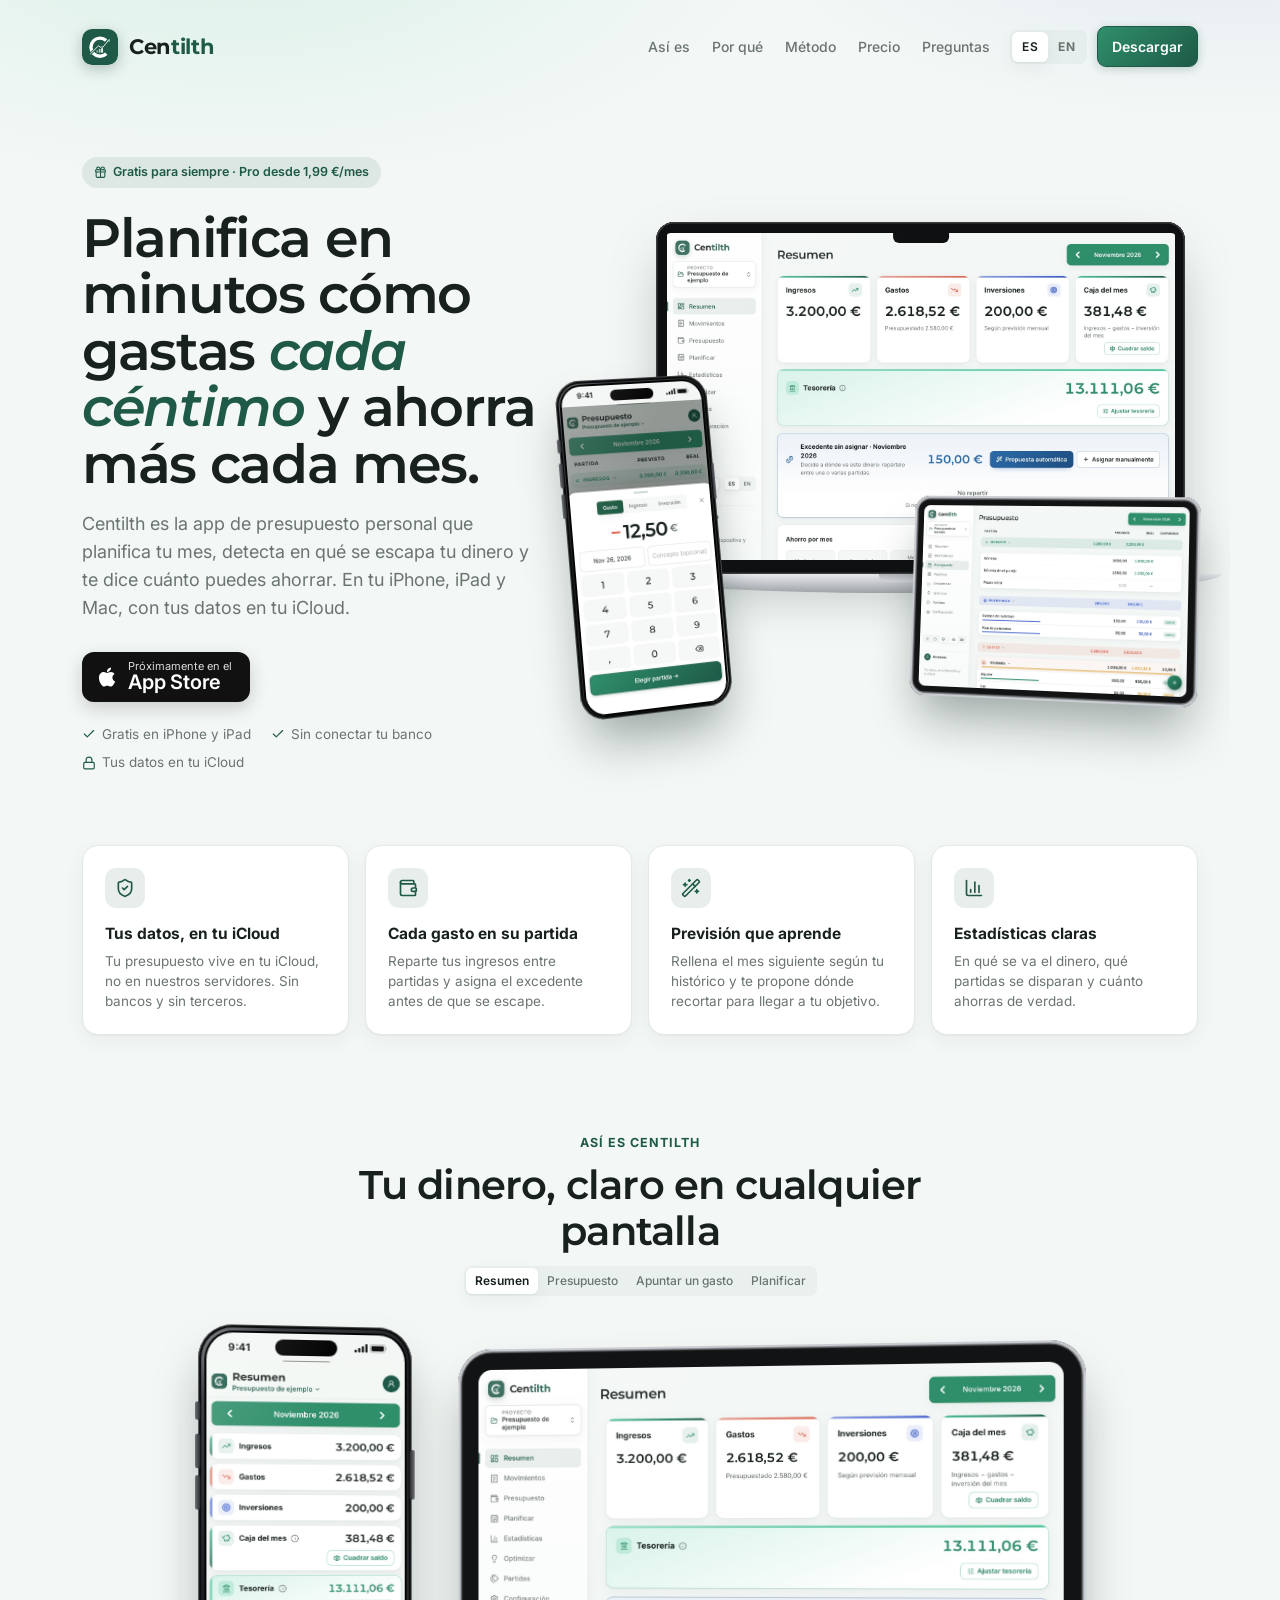
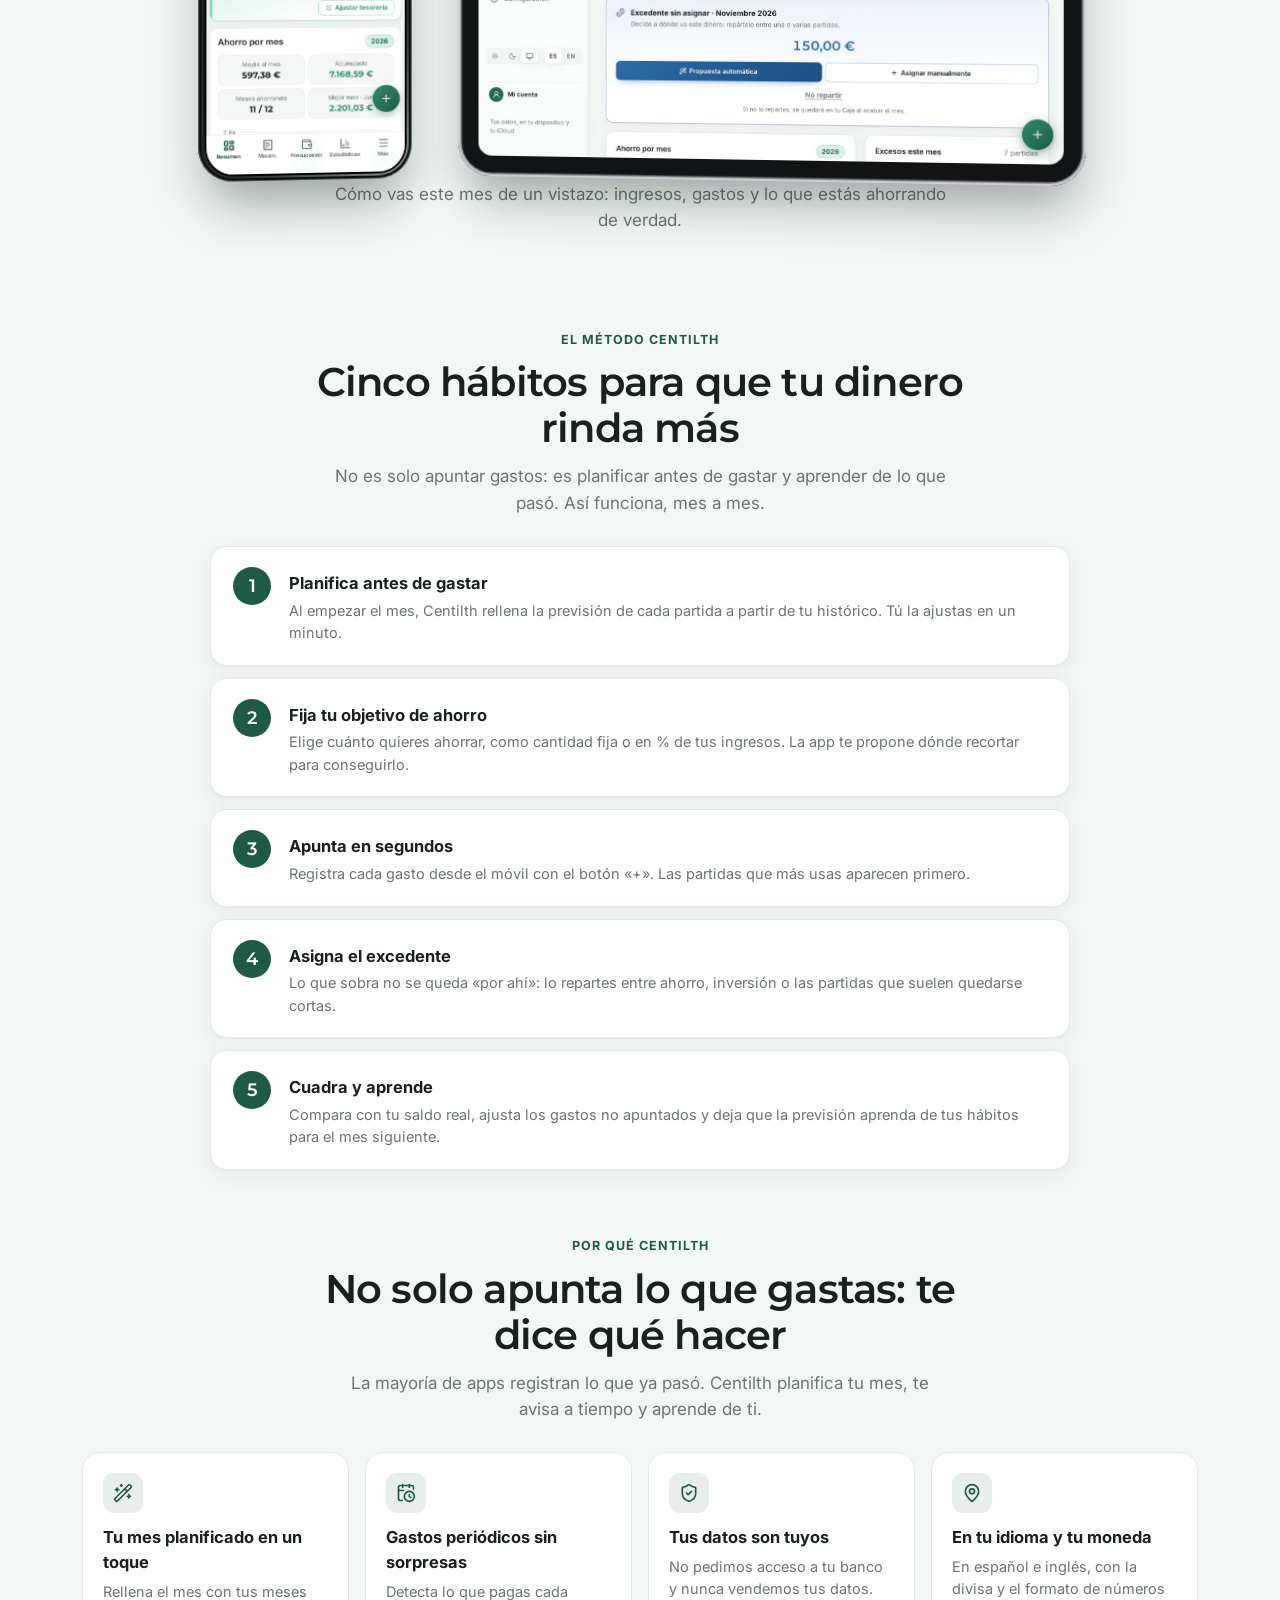
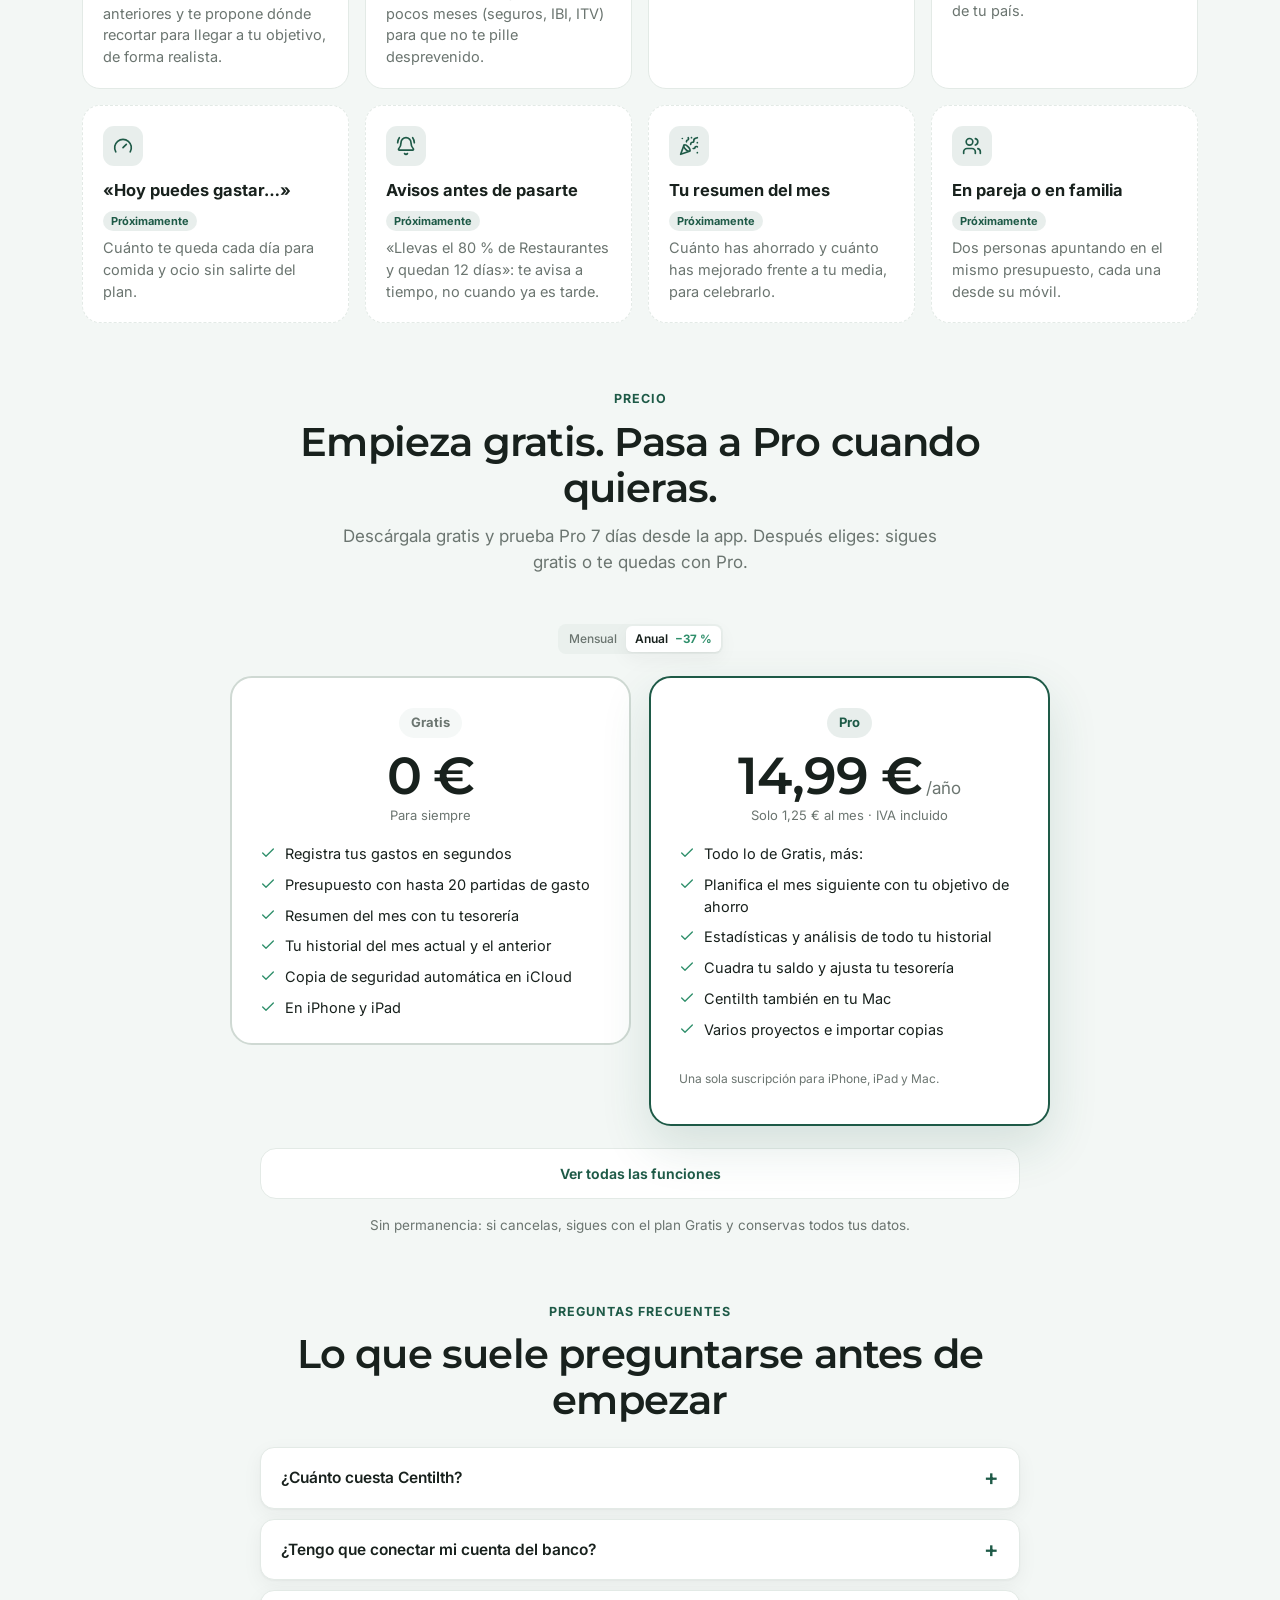
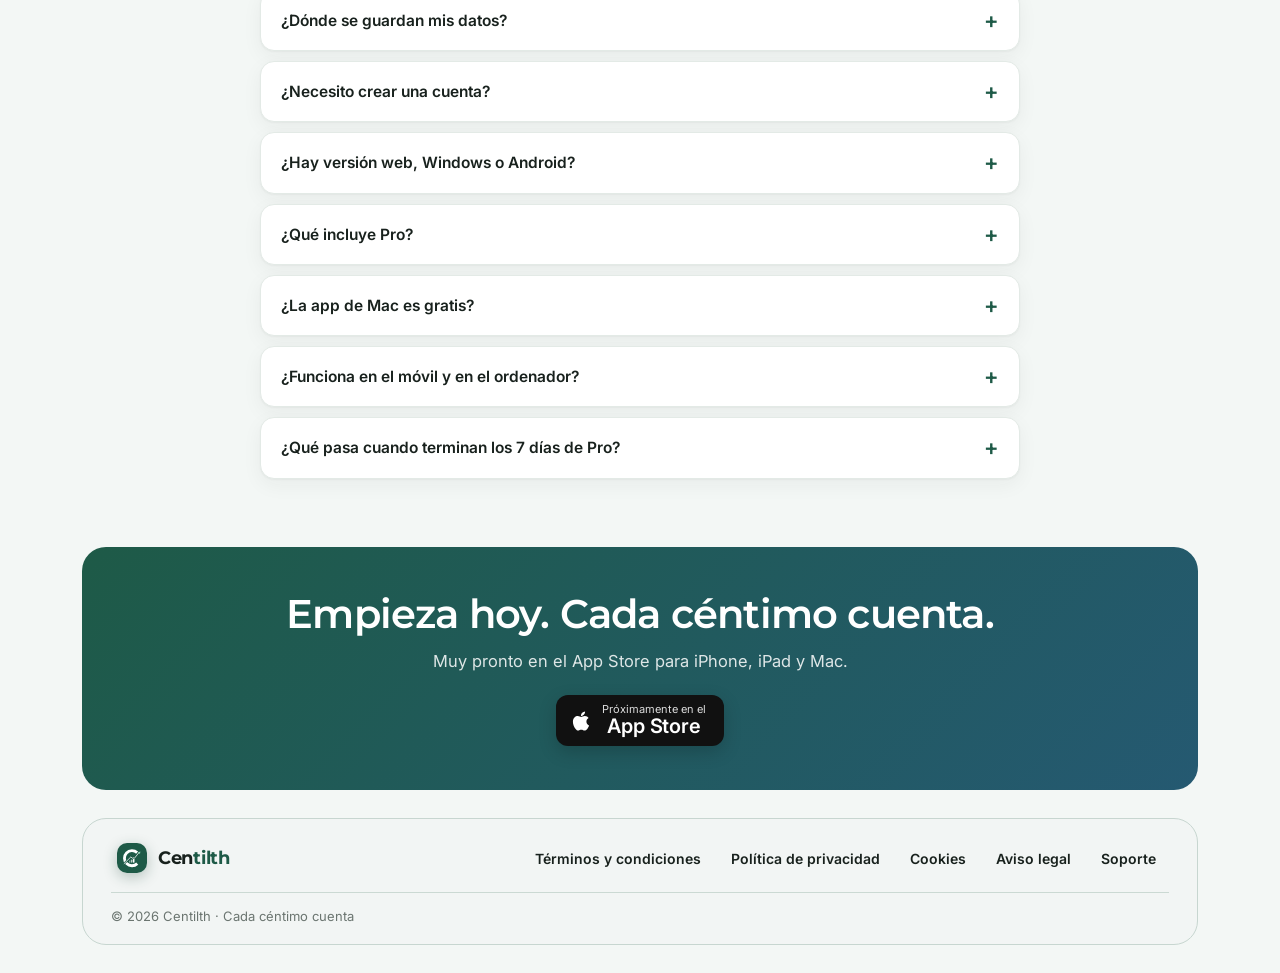
==== commit 43dc1d9d: "Web: capturas nuevas del presupuesto de ejemplo (iPhone, iPad y Mac) en español y en inglés Co-Autho" ====
--- a/index.html
+++ b/index.html
@@ -10,6 +10,9 @@
 <meta name="keywords" content="app presupuesto personal, controlar gastos, ahorrar dinero, presupuesto mensual, finanzas personales, app de ahorro, método presupuesto base cero" />
 <meta name="robots" content="index, follow" />
 <link rel="canonical" href="https://centilth.com/" />
+<link rel="alternate" hreflang="es" href="https://centilth.com/" />
+<link rel="alternate" hreflang="en" href="https://centilth.com/en/" />
+<link rel="alternate" hreflang="x-default" href="https://centilth.com/" />
 <!-- Al compartir en redes (WhatsApp, LinkedIn, X…) -->
 <meta property="og:type" content="website" />
 <meta property="og:locale" content="es_ES" />
@@ -44,8 +47,8 @@
   ]
 }
 </script>
-<link rel="icon" type="image/svg+xml" href="favicon.svg" />
-<link rel="apple-touch-icon" href="apple-touch-icon.png" />
+<link rel="icon" type="image/svg+xml" href="/favicon.svg" />
+<link rel="apple-touch-icon" href="/apple-touch-icon.png" />
 <meta name="apple-mobile-web-app-capable" content="yes" />
 <meta name="mobile-web-app-capable" content="yes" />
 <meta name="apple-mobile-web-app-title" content="Centilth" />
@@ -55,8 +58,8 @@
 <meta name="format-detection" content="telephone=no" />
 <link rel="preconnect" href="https://fonts.googleapis.com" />
 <link href="https://fonts.googleapis.com/css2?family=Inter:wght@400;500;600;700&family=Montserrat:wght@500;600;700&display=swap" rel="stylesheet" />
-  <script type="module" crossorigin src="../assets/index-DRdLIOuC.js"></script>
-  <link rel="stylesheet" crossorigin href="../assets/index-vZoatklc.css">
+  <script type="module" crossorigin src="/assets/site-CQJPVUT6.js"></script>
+  <link rel="stylesheet" crossorigin href="/assets/site-vZoatklc.css">
 </head>
 <body><div id="root"></div></body>
 </html>
--- a/assets/site-vZoatklc.css
+++ b/assets/site-vZoatklc.css
@@ -0,0 +1 @@
+.home .home-hero.hero-devices{display:grid;grid-template-columns:minmax(0,.9fr) minmax(0,1.25fr);gap:32px;align-items:center;text-align:left;max-width:1240px}.home .home-hero.hero-devices .hero-text{min-width:0}.home .home-hero.hero-devices h1,.home .home-hero.hero-devices p{margin-left:0;margin-right:0}.home .home-hero.hero-devices h1{font-size:clamp(34px,4.2vw,54px)}.home .home-hero.hero-devices .home-cta,.home .home-hero.hero-devices .home-trust{justify-content:flex-start}.home-nav a.btn{text-decoration:none}.devices{position:relative;aspect-ratio:1.3;width:100%;min-width:0;perspective:1800px}.devices .d-mac{position:absolute;right:2%;top:0;width:84%}.devices .d-ipad{position:absolute;right:0;bottom:0;width:48%;transform:rotateY(-20deg) rotateX(6deg);transform-origin:right center}.devices .d-iphone{position:absolute;left:0;bottom:-3%;width:25%;transform:rotateY(22deg) rotateX(4deg) rotate(-4deg);transform-origin:left center;z-index:2}.rd-iphone{aspect-ratio:1170 / 2532}.rd-iphone-body{position:relative;height:100%;border-radius:16%/7.6%;padding:3.6%;background:linear-gradient(135deg,#8a8d91,#3b3e42 12%,#1d1f22 40%,#2b2e31 75%,#9a9da1);box-shadow:inset 0 0 0 1px #ffffff40,inset 0 0 0 3px #0c0d0e,0 30px 50px -10px #0c231c66}.rd-iphone-screen{position:relative;height:100%;border-radius:13.4%/6.2%;overflow:hidden;background:#f3f6f4;box-shadow:0 0 0 2px #050505;display:flex;flex-direction:column;container-type:inline-size}.rd-status{flex:0 0 auto;height:6.2%;display:flex;align-items:center;justify-content:space-between;padding:0 9% 0 11%;font:600 5.2cqw/1 -apple-system,SF Pro Text,Inter,sans-serif;color:#111}.rd-status i{display:flex;gap:4%;align-items:center;width:22%;justify-content:flex-end}.rd-status svg{height:4.4cqw;fill:currentColor}.rd-iphone-screen img{display:block;width:100%;flex:1;min-height:0;object-fit:cover;object-position:top}.rd-island{position:absolute;top:1.4%;left:50%;transform:translate(-50%);width:31%;height:3.6%;border-radius:999px;background:#000}.rd-btn{position:absolute;width:2.2%;border-radius:2px;background:linear-gradient(90deg,#6e7175,#2a2c2f)}.rd-btn-a{left:-1.2%;top:17%;height:4%}.rd-btn-b{left:-1.2%;top:24%;height:7.5%}.rd-btn-c{left:-1.2%;top:33%;height:7.5%}.rd-btn-p{right:-1.2%;top:27%;height:11%;background:linear-gradient(270deg,#6e7175,#2a2c2f)}.rd-ipad{aspect-ratio:2360 / 1640}.rd-ipad-body{height:100%;border-radius:5.5%/7.9%;padding:3.4%;background:#121314;box-shadow:inset 0 0 0 2px #c9ccd0,inset 0 0 0 3.5px #8d9095,inset 0 0 0 5px #1a1b1c,0 30px 50px -10px #0c231c61}.rd-ipad-screen{position:relative;height:100%;border-radius:2.4%/3.4%;overflow:hidden;background:#000}.rd-ipad-screen img{display:block;width:100%;height:100%;object-fit:cover;object-position:top left}.rd-mac-lid{aspect-ratio:2880 / 1910;background:#0e0f10;border-radius:3.4% 3.4% 0 0/5.2% 5.2% 0 0;padding:2% 2% 2.6%;box-shadow:inset 0 0 0 1.5px #3a3c3f,inset 0 0 0 3px #0e0f10,0 24px 60px -16px #0c231c59}.rd-mac-screen{position:relative;height:100%;overflow:hidden;border-radius:.8%;background:#000}.rd-mac-screen img{display:block;width:100%;height:100%;object-fit:cover;object-position:top left}.rd-notch{position:absolute;top:0;left:50%;transform:translate(-50%);width:11%;height:3.2%;background:#0e0f10;border-radius:0 0 6px 6px}.rd-mac-base{position:relative;margin:0 -7%;height:0;padding-bottom:3.6%;background:linear-gradient(180deg,#e9ebee,#c7cace 45%,#9ea2a7);border-radius:0 0 46% 46%/0 0 100% 100%}.rd-mac-base span{position:absolute;top:0;left:50%;transform:translate(-50%);width:14%;height:45%;background:linear-gradient(#b2b5b9,#d6d8db);border-radius:0 0 10px 10px}.rd-glare{position:absolute;top:0;right:0;bottom:0;left:0;pointer-events:none;background:linear-gradient(115deg,#ffffff29,#fff0 38%)}.appstore-badge{display:inline-flex;align-items:center;gap:10px;background:#111;color:#fff;border-radius:12px;padding:9px 18px 9px 14px;line-height:1.05;box-shadow:0 6px 18px #0000002e}.appstore-badge small{display:block;font-size:11px;opacity:.85}.appstore-badge b{font-size:20px;font-weight:600;letter-spacing:-.01em}.appstore-badge.soon{cursor:default}:root[data-theme=dark] .appstore-badge{background:#fff;color:#111}.shots-tabs{margin:8px auto 30px;flex-wrap:wrap;justify-content:center;width:fit-content}.shots{display:flex;align-items:flex-end;justify-content:center;gap:40px;max-width:980px;margin:0 auto;perspective:1800px}.shots .s-iphone{width:210px;flex-shrink:0;transform:rotateY(10deg)}.shots .s-ipad{width:640px;max-width:64%;transform:rotateY(-8deg)}.shots-text{margin-top:28px;min-height:3em}.home-foot{display:flex;justify-content:center;align-items:center;gap:16px;flex-wrap:wrap}.foot-beta{background:none;border:0;color:inherit;font:inherit;font-size:12px;opacity:.6;cursor:pointer;text-decoration:underline;text-underline-offset:3px}.foot-beta:hover{opacity:1}@media (max-width: 900px){.home .home-hero.hero-devices{grid-template-columns:1fr;text-align:center;gap:28px}.home .home-hero.hero-devices .home-cta,.home .home-hero.hero-devices .home-trust{justify-content:center}.home .home-hero.hero-devices p{margin:0 auto}.devices{max-width:600px;margin:0 auto}.shots{gap:14px}.shots .s-iphone{width:30%;max-width:190px}.shots .s-ipad{max-width:66%}}.home{overflow-x:clip}.to-top{display:none}@media (max-width: 760px){.to-top{display:grid;place-items:center;position:fixed;right:16px;bottom:calc(20px + env(safe-area-inset-bottom));z-index:50;width:46px;height:46px;border-radius:50%;border:0;background:var(--accent);color:#fff;cursor:pointer;box-shadow:0 8px 20px #0c231c47;opacity:0;transform:translateY(12px);pointer-events:none;transition:opacity .2s,transform .2s}.to-top.show{opacity:1;transform:none;pointer-events:auto}}.site-foot{margin:18px 0 28px;padding:22px 28px 18px;border-radius:24px;border:1px solid color-mix(in srgb,var(--accent) 14%,var(--line));background:color-mix(in srgb,var(--accent) 6%,var(--card))}.foot-top{display:flex;align-items:center;justify-content:space-between;gap:16px;flex-wrap:wrap}.foot-brand{display:flex;align-items:center;gap:10px}.foot-brand .brand-name{font-size:18px}.foot-legal{display:flex;flex-direction:row;flex-wrap:wrap;gap:4px}.foot-legal a{color:var(--text);font-weight:600;font-size:14px;text-decoration:none;padding:7px 13px;border-radius:999px;transition:background .15s,color .15s}.foot-legal a:hover,.foot-legal a:focus-visible{background:var(--accent-soft);color:var(--accent);outline:none}.foot-bottom{display:flex;flex-wrap:wrap;justify-content:space-between;align-items:center;gap:10px 20px;margin-top:16px;padding-top:14px;border-top:1px solid color-mix(in srgb,var(--accent) 12%,var(--line));font-size:13px;color:var(--muted)}.site-foot .foot-beta{background:var(--card);border:1px solid color-mix(in srgb,var(--accent) 30%,var(--line));color:var(--accent);font:inherit;font-size:12.5px;font-weight:600;padding:6px 15px;border-radius:999px;cursor:pointer;opacity:1;text-decoration:none;transition:background .15s,color .15s}.site-foot .foot-beta:hover{background:var(--accent);color:#fff;border-color:var(--accent)}@media (max-width: 760px){.site-foot{padding:20px 16px 16px;border-radius:20px;margin-bottom:20px}.foot-top,.foot-bottom{flex-direction:column;text-align:center;justify-content:center}.foot-legal{display:grid;grid-template-columns:1fr 1fr;width:100%}.foot-legal a{text-align:center;font-size:13px;padding:7px 8px}}:root{--bg: #f3f7f5;--side: #ffffff;--card: #ffffff;--text: #18211d;--muted: #6b7570;--line: #e3eae6;--line-strong: #cfd9d3;--hover: rgba(30,90,71,.045);--accent: #1e5a47;--accent-soft: rgba(30,90,71,.1);--invest: #3557d4;--invest-soft: rgba(53,87,212,.1);--pos: #2f8f6b;--pos-soft: rgba(47,143,107,.12);--neg: #e0644f;--neg-soft: rgba(224,100,79,.12);--warn: #d99a2b;--warn-soft: rgba(217,154,43,.14);--shadow: 0 1px 2px rgba(31,36,32,.04), 0 6px 20px rgba(31,36,32,.05);--shadow-hover: 0 2px 4px rgba(31,36,32,.05), 0 12px 28px rgba(31,36,32,.09);--num-font: "Montserrat", system-ui, sans-serif;--on-accent: #ffffff;color-scheme:light}@media (prefers-color-scheme: dark){:root:not([data-theme=light]){--bg: #121311;--side: #0d0e0c;--card: #1b1c1a;--text: #ecebe6;--muted: #8e928b;--line: #272925;--line-strong: #363933;--hover: rgba(236,235,230,.045);--accent: #5fd3a8;--accent-soft: rgba(95,211,168,.13);--invest: #7b93ff;--invest-soft: rgba(123,147,255,.14);--pos: #4cc79a;--pos-soft: rgba(76,199,154,.13);--neg: #ff8a73;--neg-soft: rgba(255,138,115,.13);--warn: #f2bc55;--warn-soft: rgba(242,188,85,.14);--shadow: none;--shadow-hover: 0 8px 24px rgba(0,0,0,.35);--on-accent: #0d0e0c;color-scheme:dark}}:root[data-theme=dark]{--bg: #121311;--side: #0d0e0c;--card: #1b1c1a;--text: #ecebe6;--muted: #8e928b;--line: #272925;--line-strong: #363933;--hover: rgba(236,235,230,.045);--accent: #5fd3a8;--accent-soft: rgba(95,211,168,.13);--invest: #7b93ff;--invest-soft: rgba(123,147,255,.14);--pos: #4cc79a;--pos-soft: rgba(76,199,154,.13);--neg: #ff8a73;--neg-soft: rgba(255,138,115,.13);--warn: #f2bc55;--warn-soft: rgba(242,188,85,.14);--shadow: none;--shadow-hover: 0 8px 24px rgba(0,0,0,.35);--on-accent: #0d0e0c;color-scheme:dark}*{box-sizing:border-box}body{margin:0;background:var(--bg);color:var(--text);font:14px/1.5 Inter,system-ui,sans-serif;-webkit-font-smoothing:antialiased}button,input,select{font:inherit;color:inherit}.loading{display:grid;place-items:center;height:100vh;color:var(--muted)}.muted{color:var(--muted)}.small{font-size:12px}.pos{color:var(--pos)}.neg{color:var(--neg)}.num{text-align:right;font-variant-numeric:tabular-nums;white-space:nowrap}.app{display:grid;grid-template-columns:228px 1fr;min-height:100vh}.sidebar{background:var(--side);border-right:1px solid var(--line);padding:22px 14px;display:flex;flex-direction:column;gap:26px;position:sticky;top:0;height:100vh}.brand{display:flex;align-items:center;gap:10px;font:600 20px Montserrat,sans-serif;padding:0 8px}.brand-mark{display:grid;place-items:center;width:32px;height:32px;border-radius:9px;background:var(--accent);color:var(--on-accent)}nav{display:flex;flex-direction:column;gap:2px}nav button{display:flex;align-items:center;gap:11px;padding:9px 10px;border:0;background:none;border-radius:8px;cursor:pointer;color:var(--muted);font-weight:500;text-align:left}nav button:hover{background:var(--hover);color:var(--text)}nav button.active{background:var(--card);color:var(--text);box-shadow:var(--shadow)}nav button.active svg{color:var(--accent)}.sidebar-foot{margin-top:auto;font-size:12px;color:var(--muted);padding:0 10px}main{min-width:0}.topbar{display:flex;align-items:center;justify-content:space-between;padding:26px 36px 10px;gap:16px;flex-wrap:wrap}.topbar h1{font:600 28px Montserrat,sans-serif;margin:0;letter-spacing:-.01em}.month-picker{display:flex;align-items:center;gap:4px;background:var(--card);border:1px solid var(--line);border-radius:10px;padding:3px;box-shadow:var(--shadow)}.month-picker span{min-width:140px;text-align:center;font-weight:600}.month-picker button{border:0;background:none;padding:6px;border-radius:7px;cursor:pointer;display:grid;color:var(--muted)}@media (hover: hover){.month-picker button:hover{background:var(--hover);color:var(--text)}}.content{padding:14px 36px 48px;max-width:1280px}.stack{display:flex;flex-direction:column;gap:18px}.grid-2{display:grid;grid-template-columns:1.4fr 1fr;gap:18px}.grid-2>.card{min-width:0}.card{background:var(--card);border:1px solid var(--line);border-radius:14px;padding:20px;box-shadow:var(--shadow)}.card.flush{padding:0;overflow:hidden}.card-head{display:flex;align-items:center;justify-content:space-between;gap:12px;margin-bottom:12px;flex-wrap:wrap}.card-head.padded{padding:16px 20px;margin:0;border-bottom:1px solid var(--line)}.card-head h2{font-size:15px;font-weight:600;margin:0;display:flex;align-items:center;gap:8px}.card-head h2 svg{color:var(--accent)}.hint{margin:-6px 0 10px;font-size:12.5px;color:var(--muted)}.empty{color:var(--muted);margin:8px 0}.padded{padding:16px 20px}.kpis{display:grid;grid-template-columns:repeat(4,1fr);gap:14px}.kpi{background:var(--card);border:1px solid var(--line);border-radius:14px;padding:16px 18px;box-shadow:var(--shadow)}.kpi-top{display:flex;justify-content:space-between;color:var(--muted);font-size:12.5px;font-weight:500}.kpi-top i{display:grid;place-items:center;width:26px;height:26px;border-radius:7px;background:var(--hover)}.tone-pos .kpi-top i{color:var(--pos);background:var(--pos-soft)}.tone-neg .kpi-top i{color:var(--neg);background:var(--neg-soft)}.tone-accent .kpi-top i{color:var(--accent);background:var(--accent-soft)}.kpi-value{font-size:25px;font-weight:700;letter-spacing:-.02em;margin-top:4px;font-variant-numeric:tabular-nums}.kpi-sub{font-size:12.5px;color:var(--muted)}.bar,.sim-bar{height:6px;background:var(--hover);border-radius:9px;margin-top:10px;overflow:hidden}.bar div,.sim-bar div{height:100%;background:var(--accent);border-radius:9px;transition:width .3s}.over-list{list-style:none;margin:0;padding:0}.over-list li{display:flex;justify-content:space-between;align-items:center;padding:10px 0;border-bottom:1px solid var(--line)}.over-list li:last-child{border:0}.over-list li div{display:flex;flex-direction:column}.over-list .muted{font-size:12.5px}.neg-pill,.pill{font-size:12.5px;font-weight:600;padding:3px 9px;border-radius:99px;font-variant-numeric:tabular-nums;white-space:nowrap}.neg-pill,.pill.over{background:var(--neg-soft);color:var(--neg)}.pill.ok{background:var(--pos-soft);color:var(--pos)}.pill.warn{background:var(--warn-soft);color:var(--warn)}.assign-banner{display:grid;grid-template-columns:auto 1fr auto;align-items:center;gap:24px;padding:18px 22px;border-radius:14px;border:1px solid var(--line);background:var(--card);box-shadow:var(--shadow)}.assign-banner>div{display:flex;flex-direction:column}.assign-banner .label{font-size:12.5px;font-weight:600;text-transform:uppercase;letter-spacing:.05em}.assign-banner strong{font-size:28px;letter-spacing:-.02em;font-variant-numeric:tabular-nums}.assign-banner .muted{font-size:12.5px}.assign-banner p{margin:0;color:var(--muted);max-width:440px}.assign-banner.pos{border-color:var(--pos)}.assign-banner.pos .label,.assign-banner.pos strong{color:var(--pos)}.assign-banner.neg{border-color:var(--neg)}.assign-banner.neg .label,.assign-banner.neg strong{color:var(--neg)}.btn{display:inline-flex;align-items:center;gap:7px;border-radius:9px;padding:9px 14px;font-weight:600;cursor:pointer;border:1px solid var(--line-strong);background:var(--card);white-space:nowrap}.btn:hover{background:var(--hover)}.btn.primary{background:var(--accent);border-color:var(--accent);color:var(--on-accent)}.btn.primary:hover{filter:brightness(1.08)}.budget-row{display:grid;grid-template-columns:1fr 140px 120px 130px;align-items:center;gap:12px;padding:7px 20px;border-bottom:1px solid var(--line);width:100%;text-align:left}.budget-row>span:not(:first-child){text-align:right;font-variant-numeric:tabular-nums}.budget-row.head{font-size:11.5px;text-transform:uppercase;letter-spacing:.06em;color:var(--muted);font-weight:600;padding:12px 20px}.budget-row.group{background:var(--hover);border:0;border-bottom:1px solid var(--line);font-weight:600;cursor:pointer;padding:10px 20px}.budget-row.group>span:first-child{display:flex;align-items:center;gap:6px}.budget-row.group svg{transition:transform .2s;color:var(--muted)}.budget-row.group svg.rot{transform:rotate(-90deg)}.budget-row:not(.head):not(.group):hover{background:var(--hover)}.cat-name{display:flex;flex-direction:column;gap:4px;padding-left:22px}.tag{font-style:normal;font-size:10.5px;font-weight:600;color:var(--accent);background:var(--accent-soft);padding:1px 6px;border-radius:5px;width:fit-content}.mini-bar{display:block;height:3px;background:var(--line);border-radius:3px;max-width:220px;overflow:hidden}.mini-bar b{display:block;height:100%;border-radius:3px;background:var(--pos)}.mini-bar.warn b{background:var(--warn)}.mini-bar.over b{background:var(--neg)}.amount-input{width:110px;text-align:right;padding:5px 8px;border:1px solid transparent;border-radius:7px;background:transparent;font-variant-numeric:tabular-nums}.amount-input:hover{border-color:var(--line-strong)}.amount-input:focus{outline:none;border-color:var(--accent);background:var(--card);box-shadow:0 0 0 3px var(--accent-soft)}.tx-form{display:flex;gap:12px;align-items:flex-end;flex-wrap:wrap}.tx-form label{display:flex;flex-direction:column;gap:5px;font-size:12px;font-weight:600;color:var(--muted)}.tx-form .grow{flex:1;min-width:180px}.tx-form input,.tx-form select,.search input,.goal-input input{padding:8px 10px;border:1px solid var(--line-strong);border-radius:9px;background:var(--card);font-weight:400;color:var(--text)}.tx-form input:focus,.tx-form select:focus,.goal-input input:focus{outline:none;border-color:var(--accent);box-shadow:0 0 0 3px var(--accent-soft)}.form-error{color:var(--neg);font-size:12.5px;width:100%}.search{display:flex;align-items:center;gap:6px;color:var(--muted)}.search input{padding:6px 10px}.tx-table{width:100%;border-collapse:collapse}.tx-table td{padding:10px 20px;border-bottom:1px solid var(--line)}.tx-table tr:hover td{background:var(--hover)}.tx-table td:nth-child(2){display:flex;flex-direction:column}.icon-btn{border:0;background:none;cursor:pointer;color:var(--muted);padding:5px;border-radius:6px;display:grid;opacity:.5}.icon-btn:hover{color:var(--neg);background:var(--neg-soft);opacity:1}.tips{margin:0;padding:0;list-style:none;display:grid;gap:10px}.tips li{padding:12px 14px 12px 40px;background:var(--hover);border-radius:10px;position:relative}.tips li:before{content:"→";position:absolute;left:15px;color:var(--accent);font-weight:700}.goal-input{display:flex;align-items:center;gap:8px;font-size:13px;color:var(--muted)}.goal-input input{width:100px;text-align:right}.sim-summary{display:grid;grid-template-columns:repeat(3,1fr);gap:14px;margin-bottom:14px}.sim-summary>div:not(.sim-bar){display:flex;flex-direction:column}.sim-summary strong{font-size:22px;font-variant-numeric:tabular-nums}.sim-summary .sim-bar{grid-column:1 / -1;height:8px;margin:0}.sim-summary .sim-bar div{background:var(--pos)}.cut-table{display:flex;flex-direction:column}.cut-row{display:grid;grid-template-columns:1fr auto 90px;gap:14px;align-items:center;padding:8px 0;border-top:1px solid var(--line)}.cut-row>span:first-child{display:flex;flex-direction:column}.seg{display:flex;background:var(--hover);border-radius:8px;padding:2px}.seg button{border:0;background:none;padding:4px 9px;border-radius:6px;font-size:12px;cursor:pointer;color:var(--muted);font-weight:500}.seg button.on{background:var(--card);color:var(--text);box-shadow:var(--shadow);font-weight:600}.mini-table{width:100%;border-collapse:collapse;font-size:13px}.mini-table th{text-align:right;font-size:11px;text-transform:uppercase;letter-spacing:.05em;color:var(--muted);font-weight:600;padding:6px 4px;border-bottom:1px solid var(--line)}.mini-table td{text-align:right;padding:8px 4px;border-bottom:1px solid var(--line);font-variant-numeric:tabular-nums}.mini-table th:first-child,.mini-table td:first-child{text-align:left}.sub-h{font-size:13px;display:flex;align-items:center;gap:6px;margin:18px 0 8px}.chips{list-style:none;padding:0;margin:0;display:flex;flex-wrap:wrap;gap:6px}.chips li{background:var(--warn-soft);border-radius:99px;padding:4px 10px;font-size:12.5px}.chips b{color:var(--warn)}@media (max-width: 1100px){.kpis{grid-template-columns:repeat(2,1fr)}.grid-2{grid-template-columns:1fr}.assign-banner{grid-template-columns:1fr;gap:10px}}@media (max-width: 760px){.app{grid-template-columns:1fr}.sidebar{position:static;height:auto;flex-direction:row;align-items:center;padding:10px 16px;overflow-x:auto}nav{flex-direction:row}.sidebar-foot{display:none}.topbar,.content{padding-left:16px;padding-right:16px}.budget-row{grid-template-columns:1fr 90px 90px}.budget-row>span:nth-child(4){display:none}.cut-row,.sim-summary{grid-template-columns:1fr}}.plan-goal{display:grid;grid-template-columns:1.1fr 1fr;gap:24px;align-items:center}.plan-goal h2{font-size:17px;margin:0 0 6px;display:flex;gap:8px;align-items:center}.plan-goal h2 svg{color:var(--accent)}.plan-goal .hint{margin:0 0 14px}.goal-row{display:flex;align-items:center;gap:12px;flex-wrap:wrap}.plan-figures{display:grid;grid-template-columns:repeat(3,1fr);gap:12px}.fig{display:flex;flex-direction:column;padding:12px 14px;border-radius:10px;background:var(--hover)}.fig strong{font-size:20px;font-variant-numeric:tabular-nums;letter-spacing:-.01em}.fig .muted:first-child{font-size:12px;font-weight:500}.plan-row{display:grid;grid-template-columns:1fr 90px 120px 100px 150px 140px 44px;gap:10px;align-items:center;padding:6px 20px;border-bottom:1px solid var(--line)}.plan-row>span:nth-child(n+4){text-align:right;font-variant-numeric:tabular-nums}.plan-row>span:last-child{text-align:center}.plan-row.head{font-size:11px;text-transform:uppercase;letter-spacing:.06em;color:var(--muted);font-weight:600;padding:12px 20px;position:sticky;top:0;background:var(--card);z-index:1}.plan-row.group{background:var(--hover);font-weight:600;padding:9px 20px}.plan-row:not(.head):not(.group):hover{background:var(--hover)}.plan-row .cat-name{padding-left:12px}.plan-row .pill small{font-weight:500;opacity:.8;margin-left:2px}.kind{font-style:normal;font-size:11px;font-weight:600;padding:2px 7px;border-radius:5px;background:var(--hover);color:var(--muted)}.k-fijo{background:var(--accent-soft);color:var(--accent)}.k-variable{background:var(--warn-soft);color:var(--warn)}.k-periódico{background:var(--hover);color:var(--accent, var(--pos))}.k-ocasional{background:var(--pos-soft);color:var(--pos)}.spark{display:inline-flex;align-items:flex-end;gap:2px;height:22px}.spark b{width:7px;background:var(--line-strong);border-radius:2px}.spark b:last-child{background:var(--accent)}.edit-cell{display:flex;align-items:center;justify-content:flex-end;gap:2px}.amount-input.edited{border-color:var(--accent);background:var(--accent-soft);font-weight:600}.icon-btn.flex{opacity:.45}.icon-btn.flex.on{color:var(--pos);opacity:1}.icon-btn.flex:hover{background:var(--hover);color:var(--text)}.plan-footer{position:sticky;bottom:16px;display:grid;grid-template-columns:repeat(3,1fr) auto;gap:18px;align-items:center;padding:14px 20px;border-radius:14px;background:var(--card);border:1px solid var(--line-strong);box-shadow:0 8px 30px #0000001f}.plan-footer>div{display:flex;flex-direction:column}.plan-footer strong{font-size:20px;font-variant-numeric:tabular-nums}.plan-footer .muted:first-child{font-size:12px}.plan-footer.ok{border-color:var(--pos)}.plan-footer.ok>div:nth-child(3) .small{color:var(--pos);font-weight:600}.plan-footer.bad{border-color:var(--neg)}.plan-footer.bad>div:nth-child(3) .small{color:var(--neg);font-weight:600}@media (max-width: 1100px){.plan-goal{grid-template-columns:1fr}.plan-row{grid-template-columns:1fr 80px 90px 120px 40px}.plan-row>span:nth-child(2),.plan-row>span:nth-child(3){display:none}.plan-footer{grid-template-columns:1fr 1fr}}.plan-goal .extras-row{grid-column:1;grid-row:2;display:flex;align-items:center;gap:10px;flex-wrap:wrap;margin-top:-10px}.plan-goal .plan-figures{grid-column:2;grid-row:1 / span 2}.month-chips{display:flex;flex-wrap:wrap;gap:3px}.month-chips button{border:1px solid var(--line);background:none;border-radius:6px;padding:2px 7px;font-size:11.5px;cursor:pointer;color:var(--muted)}.month-chips button.on{background:var(--pos-soft);border-color:var(--pos);color:var(--pos);font-weight:600}@media (max-width: 1100px){.plan-goal .extras-row,.plan-goal .plan-figures{grid-column:1;grid-row:auto}}@media (max-width: 760px),(max-height: 640px){.plan-footer{position:static}}.content:has(.sheet-wrap){max-width:none}.sheet-bar{display:flex;justify-content:space-between;align-items:center;gap:12px;flex-wrap:wrap;font-size:13px}.sheet-wrap{overflow:auto;max-height:calc(100vh - 170px)}.sheet{border-collapse:separate;border-spacing:0;font-size:12.5px;font-variant-numeric:tabular-nums}.sheet th,.sheet td{padding:4px 8px;border-bottom:1px solid var(--line);border-right:1px solid var(--line);white-space:nowrap;text-align:right;min-width:74px}.sheet tbody th{position:sticky;left:0;z-index:1;background:var(--card);text-align:left;font-weight:500;min-width:190px;padding-left:26px}.sheet thead th{position:sticky;top:0;z-index:2;background:var(--side);font-weight:600;text-align:center}.sheet thead tr:nth-child(2) th{top:27px}.sheet thead .corner{left:0;z-index:3;text-align:left;font:600 14px Montserrat,sans-serif}.sheet .sub{font-size:10.5px;text-transform:uppercase;letter-spacing:.04em;color:var(--muted);font-weight:600}.sheet.all td.c-d,.sheet.all th.sub:nth-child(3n){border-right:1px solid var(--line-strong)}.sheet td.c-p{color:var(--muted);padding:0}.sheet td.c-p input{width:100%;min-width:74px;border:0;background:transparent;text-align:right;padding:4px 8px;font:inherit;color:var(--muted)}.sheet td.c-p input:hover{background:var(--hover)}.sheet td.c-p input:focus{outline:2px solid var(--accent);outline-offset:-2px;background:var(--card);color:var(--text)}.sheet td.c-d{font-size:12px}.sheet tr.grp th,.sheet tr.grp td{background:var(--hover);font-weight:600}.sheet tr.grp th{padding-left:10px;background:color-mix(in srgb,var(--card) 93%,var(--text))}.sheet tr.total th,.sheet tr.total td{font-weight:700;padding-top:7px;padding-bottom:7px}.sheet tr.total th{padding-left:10px}.sheet tr.inc th,.sheet tr.inc td{background:var(--pos-soft)}.sheet tr.exp th,.sheet tr.exp td{background:var(--neg-soft)}.sheet tr.net th,.sheet tr.net td{background:var(--accent-soft)}.sheet tr.total th{background:color-mix(in srgb,var(--card) 88%,var(--accent))}.sheet tbody tr:not(.total):not(.grp):hover td,.sheet tbody tr:not(.total):not(.grp):hover th{background:color-mix(in srgb,var(--card) 94%,var(--accent))}.add-line{display:flex;gap:8px}.add-line input{flex:1;padding:8px 10px;border:1px solid var(--line-strong);border-radius:9px;background:var(--card)}.add-line input:focus,.inline-edit input:focus{outline:none;border-color:var(--accent);box-shadow:0 0 0 3px var(--accent-soft)}.add-line.small{margin-top:10px}.add-line.small input{padding:6px 9px}.add-line.small .btn{padding:6px 10px}.flash{margin:10px 0 0;font-size:13px;font-weight:500}.cat-grid{display:grid;grid-template-columns:repeat(auto-fill,minmax(320px,1fr));gap:14px;align-items:start}.cat-card{padding:16px}.cat-card-head{display:flex;align-items:center;gap:8px;margin-bottom:6px}.cat-card-head h3{margin:0;font-size:15px;flex:1}.cat-list{list-style:none;margin:0;padding:0}.cat-list li{display:grid;grid-template-columns:1fr auto auto auto;gap:6px;align-items:center;padding:4px 0;border-bottom:1px solid var(--line)}.name-cell{display:flex;align-items:center;gap:4px}.ghost-edit{opacity:0}.name-cell:hover .ghost-edit,.cat-card-head:hover .ghost-edit{opacity:.6}.inline-edit{display:flex;align-items:center;gap:2px}.inline-edit input{flex:1;padding:3px 7px;border:1px solid var(--line-strong);border-radius:6px;background:var(--card);min-width:0}.move{max-width:110px;font-size:11.5px;padding:2px 4px;border:1px solid transparent;border-radius:6px;background:transparent;color:var(--muted);cursor:pointer}.move:hover{border-color:var(--line-strong)}.icon-btn:disabled{opacity:.15;cursor:not-allowed}.icon-btn:disabled:hover{background:none;color:var(--muted)}.project-switch{position:relative;margin-top:-10px}.project-btn{width:100%;display:flex;align-items:center;gap:9px;padding:8px 10px;border:1px solid var(--line-strong);border-radius:10px;background:var(--card);cursor:pointer;text-align:left;box-shadow:var(--shadow)}.project-btn:hover{border-color:var(--accent)}.project-btn>svg:first-child{color:var(--accent);flex-shrink:0}.project-btn>svg:last-child{color:var(--muted);margin-left:auto;flex-shrink:0}.project-btn span{display:flex;flex-direction:column;min-width:0;font-weight:600;font-size:13px;line-height:1.25}.project-btn small{font-size:10.5px;color:var(--muted);font-weight:500;text-transform:uppercase;letter-spacing:.05em}.project-menu{position:absolute;top:calc(100% + 6px);left:0;right:0;z-index:20;background:var(--card);border:1px solid var(--line-strong);border-radius:10px;padding:5px;box-shadow:0 10px 30px #00000026;min-width:220px}.project-item{display:flex;align-items:center;border-radius:7px}.project-item:hover{background:var(--hover)}.project-item .pick{flex:1;display:flex;align-items:center;gap:7px;border:0;background:none;padding:7px 8px;cursor:pointer;text-align:left;font-size:13px}.project-item.on .pick{font-weight:600}.project-item.on .pick svg{color:var(--accent)}.project-item .icon-btn{opacity:0}.project-item:hover .icon-btn{opacity:.6}.project-new{width:100%;display:flex;align-items:center;gap:7px;border:0;border-top:1px solid var(--line);background:none;padding:9px 8px 5px;margin-top:4px;cursor:pointer;color:var(--accent);font-weight:600;font-size:13px}@media (max-width: 760px){.project-switch{margin:0;min-width:180px}}.card.flush.sheet-wrap{overflow:auto}.export-btn{margin-left:auto;text-decoration:none;color:var(--text);padding:7px 12px;font-size:13px}.export-btn svg{color:var(--pos)}.surplus{border-color:var(--pos);background:linear-gradient(180deg,var(--pos-soft),transparent 70%),var(--card)}.surplus.neg{border-color:var(--neg);background:linear-gradient(180deg,var(--neg-soft),transparent 70%),var(--card)}.surplus-head{display:flex;gap:12px;align-items:flex-start}.surplus-head>svg{color:var(--pos);margin-top:2px;flex-shrink:0}.surplus.neg .surplus-head>svg{color:var(--neg)}.surplus-head h2{margin:0;font-size:15px}.surplus-head p{margin:2px 0 0;font-size:13px}.surplus-amount{margin-left:auto;font-size:26px;color:var(--pos);font-variant-numeric:tabular-nums;letter-spacing:-.02em;white-space:nowrap}.surplus-actions{display:flex;gap:8px;margin-top:14px;flex-wrap:wrap}.surplus-lines{margin-top:14px;border-top:1px solid var(--line);padding-top:10px;display:flex;flex-direction:column;gap:6px}.surplus-line{display:grid;grid-template-columns:minmax(200px,320px) 1fr 110px auto auto;gap:8px;align-items:center}.surplus-line select,.surplus-line input{padding:7px 9px;border:1px solid var(--line-strong);border-radius:8px;background:var(--card)}.surplus-line input{text-align:right;font-variant-numeric:tabular-nums}.surplus-line select:focus,.surplus-line input:focus{outline:none;border-color:var(--accent);box-shadow:0 0 0 3px var(--accent-soft)}.surplus-foot{display:flex;align-items:center;gap:14px;margin-top:6px;flex-wrap:wrap}.surplus-foot>span{margin-left:auto;font-size:13px;font-variant-numeric:tabular-nums}.btn.ghost-sm{border:0;background:none;color:var(--accent);padding:6px 4px}.btn:disabled{opacity:.45;cursor:not-allowed}.flash svg{vertical-align:-2px}@media (max-width: 760px){.surplus-line{grid-template-columns:1fr 90px auto auto}.surplus-line>span.small{display:none}}.reconcile{padding:0}.reconcile-toggle{width:100%;display:flex;align-items:center;gap:12px;padding:14px 20px;border:0;background:none;cursor:pointer;text-align:left}.reconcile-toggle>svg:first-child{color:var(--accent)}.reconcile-toggle span{display:flex;flex-direction:column}.reconcile-toggle small{font-size:12.5px}.reconcile-toggle>svg:last-child{margin-left:auto;color:var(--muted);transition:transform .2s}.reconcile-toggle>svg.rot{transform:rotate(-90deg)}.reconcile-body{padding:14px 20px 18px;border-top:1px solid var(--line)}.reconcile-figs{display:grid;grid-template-columns:repeat(3,1fr);gap:12px;margin-top:14px}.reconcile-figs>div{display:flex;flex-direction:column;padding:12px 14px;border-radius:10px;background:var(--hover)}.reconcile-figs strong{font-size:20px;font-variant-numeric:tabular-nums}@media (max-width: 760px){.reconcile-figs{grid-template-columns:1fr}}.recon-mini{display:grid;grid-template-columns:auto 1fr;gap:4px 10px;padding:12px 14px;margin:-4px 0 16px;border-radius:10px;background:var(--hover)}.recon-mini>svg{color:var(--accent);margin-top:3px}.recon-mini>div:nth-child(2){display:flex;flex-direction:column}.recon-figs{grid-column:2;display:flex;gap:24px;margin-top:6px}.recon-figs span{display:flex;flex-direction:column}.recon-figs b{font-size:17px;font-variant-numeric:tabular-nums}.manual-adj{grid-column:2;display:flex;flex-direction:column;gap:4px;margin-top:10px;padding-top:10px;border-top:1px solid var(--line)}.manual-adj-row{display:flex;align-items:center;gap:6px;flex-wrap:wrap}.manual-adj-row input{width:100px;padding:6px 9px;border:1px solid var(--line-strong);border-radius:8px;background:var(--card);text-align:right;font-variant-numeric:tabular-nums}.manual-adj-row input:focus{outline:none;border-color:var(--accent);box-shadow:0 0 0 3px var(--accent-soft)}.btn.sm{padding:6px 12px;font-size:13px}.g-icon{display:inline-grid;place-items:center;width:24px;height:24px;border-radius:7px;flex-shrink:0;color:var(--g);background:color-mix(in srgb,var(--g) 13%,transparent);margin-right:8px;vertical-align:middle}.sheet .g-icon{width:20px;height:20px;border-radius:6px;margin-right:7px}.budget-row.group,.plan-row.group{box-shadow:inset 3px 0 0 var(--g, transparent);background:color-mix(in srgb,var(--g, transparent) 6%,var(--card))}.sheet tr.grp th{box-shadow:inset 3px 0 0 var(--g, transparent);background:color-mix(in srgb,var(--g, transparent) 8%,var(--card))}.sheet tr.grp td{background:color-mix(in srgb,var(--g, transparent) 5%,var(--card))}.plan-row.group>span:first-child{display:flex;align-items:center}.cat-card{border-top:3px solid var(--g)}.cat-card-head .g-icon{margin-right:0}.tx-table td:nth-child(2){display:table-cell}.tx-cat{display:flex;align-items:center;gap:2px}.tx-cat>span:last-child{display:flex;flex-direction:column;line-height:1.3}.tx-cat .g-icon{width:30px;height:30px;border-radius:9px;margin-right:10px}.kpi-value,.assign-banner strong,.surplus-amount,.fig strong,.sim-summary strong,.plan-footer strong,.reconcile-figs strong,.recon-figs b{font-family:var(--num-font);font-weight:600;letter-spacing:-.01em;font-variant-numeric:lining-nums tabular-nums}.kpi-value{font-size:30px;margin-top:6px}.kpi,.card{transition:box-shadow .2s ease,transform .2s ease,border-color .2s ease}.kpi:hover{box-shadow:var(--shadow-hover);transform:translateY(-1px)}.tone-accent .kpi-top i{color:var(--invest);background:var(--invest-soft)}.tone-accent .bar div{background:var(--invest)}.kpis>.kpi:last-child{background:linear-gradient(160deg,var(--pos-soft),transparent 65%),var(--card);border-color:color-mix(in srgb,var(--pos) 35%,var(--line))}.kpis>.kpi:last-child .kpi-value{color:var(--pos)}.kpis>.kpi.tone-neg:last-child .kpi-value{color:var(--neg)}.sidebar{background:linear-gradient(180deg,var(--side),color-mix(in srgb,var(--side) 85%,var(--bg)))}nav button{position:relative;transition:background .15s,color .15s}nav button.active:before{content:"";position:absolute;left:-14px;top:8px;bottom:8px;width:3px;border-radius:0 3px 3px 0;background:var(--accent)}.brand-mark{background:linear-gradient(140deg,var(--accent),color-mix(in srgb,var(--accent) 70%,var(--pos)));box-shadow:0 4px 12px color-mix(in srgb,var(--accent) 30%,transparent)}.mini-bar{height:5px;border-radius:5px}.mini-bar b{border-radius:5px}.bar{height:7px}.btn{transition:background .15s,filter .15s,transform .1s}.btn:active{transform:translateY(1px)}.btn.primary{box-shadow:0 2px 8px color-mix(in srgb,var(--accent) 25%,transparent)}.sheet thead th.m-head.sel{background:var(--accent);color:var(--on-accent)}.theme-switch{display:flex;background:var(--hover);border-radius:9px;padding:3px;margin-top:auto}.theme-switch button{flex:1;display:grid;place-items:center;border:0;background:none;padding:6px 0;border-radius:7px;cursor:pointer;color:var(--muted)}.theme-switch button:hover{color:var(--text)}.theme-switch button.on{background:var(--card);color:var(--accent);box-shadow:var(--shadow)}.sidebar-foot{margin-top:10px}@media (max-width: 760px){.theme-switch{margin:0;min-width:110px}}.brand{gap:11px;padding:0 6px}.brand .logo{flex-shrink:0;border-radius:10px;box-shadow:0 4px 14px #163f3347}.brand-name{font:700 21px/1 Montserrat,sans-serif;letter-spacing:-.015em;color:var(--text)}.brand-name em{font-style:normal;font-weight:700;color:var(--accent)}:root:not([data-theme=dark]) body{background:radial-gradient(900px 420px at 18% -8%,rgba(95,211,168,.16),transparent 60%),radial-gradient(800px 380px at 95% -12%,rgba(53,87,212,.09),transparent 60%),var(--bg);background-attachment:fixed}@media (prefers-color-scheme: dark){:root:not([data-theme=light]) body{background:var(--bg)}}:root:not([data-theme=dark]) .sidebar{background:linear-gradient(180deg,#fff,#f7fbf9);border-right-color:var(--line);box-shadow:1px 0 #1e5a4708,4px 0 24px #1e5a470a}@media (prefers-color-scheme: dark){:root:not([data-theme=light]) .sidebar{background:var(--side);box-shadow:none}}:root[data-theme=dark] .sidebar{background:var(--side);box-shadow:none}:root[data-theme=dark] body{background:var(--bg)}nav button.active{background:var(--accent-soft);color:var(--accent);box-shadow:none;font-weight:600}nav button:hover:not(.active){background:var(--hover)}.project-btn{background:var(--card)}.theme-switch{background:var(--hover)}.stats-bar{display:flex;align-items:center;gap:14px;margin-top:-6px}.month-picker button:disabled{opacity:.3;cursor:default}.kpis.five{grid-template-columns:repeat(5,1fr)}.delta{font-size:12px;font-weight:600;margin-top:2px;display:block}.grid-2.even{grid-template-columns:1fr 1fr}.donut-wrap{display:grid;grid-template-columns:240px 1.3fr 1fr;gap:28px;align-items:center}.donut{position:relative;height:240px}.donut-center{position:absolute;top:0;right:0;bottom:0;left:0;display:grid;place-content:center;text-align:center;pointer-events:none}.donut-center strong{font:600 22px var(--num-font)}.legend-list{list-style:none;margin:0;padding:0;display:grid;gap:7px}.legend-list li{display:grid;grid-template-columns:auto 150px 1fr 80px 52px;gap:8px;align-items:center;font-size:13px}.legend-list .g-icon{margin-right:0}.bar-track{height:7px;background:var(--hover);border-radius:7px;overflow:hidden}.bar-track b{display:block;height:100%;border-radius:7px}.top-list h3{font-size:13px;margin:0 0 8px;color:var(--muted);text-transform:uppercase;letter-spacing:.05em}.top-list ol{margin:0;padding:0;list-style:none;counter-reset:t;display:grid;gap:5px}.top-list li{counter-increment:t;display:flex;align-items:center;gap:8px;font-size:13px}.top-list li:before{content:counter(t);width:18px;color:var(--muted);font-size:11.5px;text-align:right}.top-list .num{margin-left:auto;font-weight:600}.dot{display:inline-block;width:8px;height:8px;border-radius:50%;flex-shrink:0;margin-right:6px}.heat-wrap{overflow-x:auto}.heat{border-collapse:separate;border-spacing:3px;width:100%;font-size:12px}.heat thead th{color:var(--muted);font-weight:600;font-size:11px;text-align:center}.heat tbody th{text-align:left;font-weight:500;white-space:nowrap;padding-right:10px}.heat td{height:24px;border-radius:5px;min-width:38px}.h-empty{background:transparent;box-shadow:inset 0 0 0 1px var(--line)}.h-under{background:color-mix(in srgb,var(--pos) 45%,transparent)}.h-ok{background:color-mix(in srgb,var(--pos) 18%,transparent)}.h-over1{background:color-mix(in srgb,var(--neg) 22%,transparent)}.h-over2{background:color-mix(in srgb,var(--neg) 50%,transparent)}.h-over3{background:var(--neg)}.h-nobud{background:repeating-linear-gradient(45deg,var(--hover),var(--hover) 3px,var(--line) 3px,var(--line) 6px)}.heat td[title]:hover{outline:2px solid var(--text);outline-offset:-2px}.heat-legend{display:flex;align-items:center;gap:6px;font-size:11.5px;color:var(--muted);flex-wrap:wrap}.heat-legend i{display:inline-block;width:14px;height:14px;border-radius:4px;margin-left:6px}.fixvar-bar{display:flex;height:16px;border-radius:8px;overflow:hidden;gap:2px}.fixvar-legend{display:grid;grid-template-columns:repeat(3,1fr);gap:10px;margin-top:12px}.fixvar-legend>div{display:grid;grid-template-columns:auto 1fr;align-items:center;column-gap:4px;font-size:13px}.fixvar-legend strong{grid-column:1 / -1;font:600 18px var(--num-font)}.fixvar-legend .muted{grid-column:1 / -1;font-size:12px}.trends{display:grid;grid-template-columns:1fr 1fr;gap:18px}.trends h3{font-size:13px;display:flex;align-items:center;gap:6px;margin:0 0 8px}.trend-row{display:grid;grid-template-columns:1fr;gap:1px;padding:7px 0;border-top:1px solid var(--line);font-size:13px}.trend-row b{display:flex;align-items:center;gap:3px;font-size:13px}@media (max-width: 1200px){.kpis.five{grid-template-columns:repeat(3,1fr)}.donut-wrap{grid-template-columns:220px 1fr}.top-list{grid-column:1 / -1}}@media (max-width: 900px){.grid-2.even,.donut-wrap,.trends{grid-template-columns:1fr}.kpis.five{grid-template-columns:repeat(2,1fr)}}.home{min-height:100vh;display:flex;flex-direction:column;max-width:1180px;margin:0 auto;padding:0 32px}.home-nav{display:flex;align-items:center;justify-content:space-between;padding:26px 0}.home-nav .brand{padding:0}.home-nav-actions{display:flex;gap:10px;align-items:center}.home-hero{text-align:center;padding:64px 0 48px;max-width:760px;margin:0 auto}.home-pill{display:inline-flex;align-items:center;gap:6px;padding:6px 12px;border-radius:99px;background:var(--accent-soft);color:var(--accent);font-size:12.5px;font-weight:600}.home-hero h1{font:600 clamp(38px,6vw,62px)/1.05 "Montserrat",sans-serif;letter-spacing:-.025em;margin:22px 0 18px}.home-hero h1 em{font-style:italic;color:var(--accent)}.home-hero p{font-size:18px;color:var(--muted);max-width:580px;margin:0 auto;line-height:1.55}.home-cta{display:flex;gap:12px;justify-content:center;align-items:center;margin-top:30px;flex-wrap:wrap}.btn.big{padding:13px 22px;font-size:15px;border-radius:12px}.home-features{display:grid;grid-template-columns:repeat(auto-fit,minmax(200px,1fr));gap:16px;padding:24px 0 40px}.home-features article{background:var(--card);border:1px solid var(--line);border-radius:16px;padding:22px;box-shadow:var(--shadow)}.feat-icon{display:grid;place-items:center;width:40px;height:40px;border-radius:11px;background:var(--accent-soft);color:var(--accent)}.home-features h3{margin:14px 0 6px;font-size:15.5px}.home-features p{margin:0;color:var(--muted);font-size:13.5px;line-height:1.5}.home-foot{text-align:center;padding:20px 0 30px;margin-top:auto;font-size:12.5px}.auth-backdrop{position:fixed;top:0;right:0;bottom:0;left:0;z-index:50;display:grid;place-items:center;padding:16px;background:color-mix(in srgb,var(--bg) 55%,rgba(10,20,15,.55));-webkit-backdrop-filter:blur(6px);backdrop-filter:blur(6px);animation:fade .15s ease}@keyframes fade{0%{opacity:0}}.auth-card{position:relative;width:100%;max-width:400px;background:var(--card);border:1px solid var(--line);border-radius:20px;padding:30px 28px 24px;box-shadow:0 30px 80px #00000040;display:flex;flex-direction:column;gap:12px}.auth-card h2{margin:4px 0 0;font:600 24px Montserrat,sans-serif}.auth-card>p.muted{margin:-6px 0 6px;font-size:13.5px}.auth-card label{display:flex;flex-direction:column;gap:5px;font-size:12.5px;font-weight:600;color:var(--muted)}.auth-card input{padding:10px 12px;border:1px solid var(--line-strong);border-radius:10px;background:var(--card);font-size:14px;color:var(--text);font-weight:400}.auth-card input:focus{outline:none;border-color:var(--accent);box-shadow:0 0 0 3px var(--accent-soft)}.auth-close{position:absolute;top:14px;right:14px;opacity:.6}.pw-field{position:relative;display:flex}.pw-field input{flex:1;padding-right:40px}.pw-field .icon-btn{position:absolute;right:6px;top:50%;transform:translateY(-50%);opacity:.6}.auth-error{margin:0;padding:9px 12px;border-radius:9px;background:var(--neg-soft);color:var(--neg);font-size:13px}.auth-submit{justify-content:center;padding:11px;font-size:14.5px;margin-top:4px}.google-btn{justify-content:center;gap:10px;padding:10px;text-decoration:none;color:var(--text);font-weight:600}.auth-sep{display:flex;align-items:center;gap:10px;color:var(--muted);font-size:12px}.auth-sep:before,.auth-sep:after{content:"";flex:1;height:1px;background:var(--line)}.auth-switch{text-align:center;font-size:13px;margin:4px 0 0}.auth-switch button{border:0;background:none;color:var(--accent);font-weight:600;cursor:pointer;padding:0}.sidebar-user{display:flex;align-items:center;gap:9px;padding:10px 8px 0;margin-top:10px;border-top:1px solid var(--line)}.avatar{display:grid;place-items:center;width:30px;height:30px;border-radius:50%;background:var(--accent);color:var(--on-accent);font-weight:700;font-size:13px;flex-shrink:0}.who{display:flex;flex-direction:column;min-width:0;line-height:1.25}.who strong{font-size:13px}.who small{font-size:11.5px;overflow:hidden;text-overflow:ellipsis;white-space:nowrap}.sidebar-user .icon-btn{margin-left:auto}.sidebar-foot{margin-top:6px}.setting-row{display:grid;grid-template-columns:320px 1fr;gap:6px 18px;align-items:center;padding:14px 0;border-top:1px solid var(--line)}.setting-label{display:flex;gap:10px;align-items:flex-start}.setting-label>svg{color:var(--accent);margin-top:2px;flex-shrink:0}.setting-label>div{display:flex;flex-direction:column}.setting-row input,.pw-grid input{padding:9px 11px;border:1px solid var(--line-strong);border-radius:9px;background:var(--card);font-family:ui-monospace,Consolas,monospace;font-size:13px;color:var(--text)}.pw-grid input{font-family:inherit}.setting-row input:focus,.pw-grid input:focus{outline:none;border-color:var(--accent);box-shadow:0 0 0 3px var(--accent-soft)}.setting-note{grid-column:2}.setting-actions{display:flex;gap:8px;margin-top:14px;flex-wrap:wrap}.setting-actions a.btn{text-decoration:none}.pw-grid{display:grid;grid-template-columns:repeat(auto-fit,minmax(220px,1fr));gap:12px}.pw-grid label{display:flex;flex-direction:column;gap:5px;font-size:12.5px;font-weight:600;color:var(--muted)}.g-steps{margin:0 0 14px;padding-left:20px;display:grid;gap:4px}code{font-family:ui-monospace,Consolas,monospace;font-size:12.5px;background:var(--hover);padding:1px 6px;border-radius:5px}.copyable{-webkit-user-select:all;user-select:all}@media (max-width: 860px){.setting-row{grid-template-columns:1fr}.setting-note{grid-column:1}.home{padding:0 16px}}.g-setup{max-width:480px;max-height:calc(100vh - 32px);overflow-y:auto}.g-setup .g-steps{padding-left:18px;margin:0;display:grid;gap:6px;font-size:13px;color:var(--text)}.g-setup .g-steps code{display:block;margin-top:4px;padding:6px 8px;word-break:break-all}.g-setup a{color:var(--accent);font-weight:600}.dir-field{display:flex;gap:8px}.dir-field input{flex:1;min-width:0}.dir-field .btn{white-space:nowrap}.tx-table thead th{text-align:left;font-size:11px;text-transform:uppercase;letter-spacing:.05em;color:var(--muted);font-weight:600;padding:10px 20px;border-bottom:1px solid var(--line)}.tx-table thead th.num{text-align:right}.tx-note{width:100%;min-width:120px;border:1px solid transparent;background:transparent;color:var(--text);font:inherit;padding:6px 8px;border-radius:8px}.tx-note::placeholder{color:transparent}.tx-table tr:hover .tx-note::placeholder,.tx-note:focus::placeholder{color:var(--muted)}.tx-note:hover{border-color:var(--line)}.tx-note:focus{outline:none;border-color:var(--accent);background:var(--card)}.m-only{display:none}.qa-concept{width:100%;box-sizing:border-box;margin:10px 0 4px;padding:12px 14px;border:1px solid var(--line);border-radius:12px;background:var(--card);color:var(--text);font:inherit;font-size:15px}.qa-concept:focus{outline:none;border-color:var(--accent)}@media (max-width: 760px){.tx-table thead{display:none}.m-only{display:block}.m-only .tx-note{min-width:0;padding:4px 0;font-size:13px;color:var(--muted)}.m-only .tx-note::placeholder{color:var(--muted);opacity:.6}}.spent-link{background:none;border:0;padding:2px 6px;margin:-2px -6px;border-radius:6px;color:inherit;font:inherit;cursor:pointer;text-decoration:underline dotted;text-underline-offset:3px}.spent-link:hover{background:var(--hover);color:var(--text)}.tx-filter{margin-left:auto;padding:8px 10px;border:1px solid var(--line);border-radius:10px;background:var(--card);color:var(--text);font:inherit;max-width:220px}.tx-amount{background:none;border:1px solid transparent;color:inherit;font:inherit;padding:6px 8px;margin:-6px -8px;border-radius:8px;cursor:text;font-variant-numeric:tabular-nums}.tx-amount:hover{border-color:var(--line)}.tx-amount-input{width:110px;text-align:right;font:inherit;padding:6px 8px;margin:-6px -8px;border:1px solid var(--accent);border-radius:8px;background:var(--card);color:var(--text)}.tx-amount-input:focus{outline:none}.brand-word{font-weight:700;color:var(--text)}.brand-word em{font-style:normal;font-weight:700;color:var(--accent)}.trend-col.up{--tc: var(--neg);--tc-soft: color-mix(in srgb, var(--neg) 13%, transparent)}.trend-col.down{--tc: var(--pos);--tc-soft: color-mix(in srgb, var(--pos) 13%, transparent)}.trend-badge{display:inline-flex!important;width:fit-content;padding:5px 12px;border-radius:999px;background:var(--tc-soft);color:var(--tc);font-size:14px!important;font-weight:700}.trend-col .trend-row{border-left:3px solid var(--tc);padding-left:10px;margin-top:6px;border-top:0;border-radius:0}.trend-row span:first-child{font-weight:600}.trend-amt{width:fit-content;padding:2px 9px;border-radius:8px;background:var(--tc-soft);color:var(--tc);font-weight:700}@media (hover: none){.project-item:hover{background:none}.project-item .icon-btn,.project-item:hover .icon-btn{opacity:.6}.project-item .icon-btn{padding:8px}}.trend-col .trend-row{grid-template-columns:1fr auto;grid-template-areas:"name amt" "vals vals";align-items:center;column-gap:10px}.trend-col .trend-row>span:first-child{grid-area:name}.trend-col .trend-row>.num{grid-area:vals;text-align:left}.trend-col .trend-row>.trend-amt{grid-area:amt;justify-self:end}:root{--bud-bar: #cfe3d8}@media (prefers-color-scheme: dark){:root:not([data-theme=light]){--bud-bar: #2f4a3f}}:root[data-theme=dark]{--bud-bar: #2f4a3f}.bvr-legend{display:flex;flex-wrap:wrap;gap:8px 18px;justify-content:center;margin-top:10px;font-size:13px;color:var(--muted)}.bvr-legend span{display:inline-flex;align-items:center;gap:7px}.bvr-legend i{width:12px;height:12px;border-radius:4px;display:inline-block}@media (max-width: 760px){.bvr-legend{font-size:14.5px}}.tb-bar{display:grid;grid-template-columns:repeat(5,minmax(0,1fr));gap:6px;padding:8px;border:1px solid var(--line);border-radius:16px;background:var(--bg)}.tb-item,.tb-chip{touch-action:none;user-select:none;-webkit-user-select:none;-webkit-touch-callout:none;cursor:grab}.tb-item{display:flex;flex-direction:column;align-items:center;gap:4px;padding:10px 2px;border-radius:12px;background:var(--card);border:1.5px solid var(--line);color:var(--accent);font-size:12px;font-weight:600;text-align:center;transition:border-color .12s,background .12s,transform .12s}.tb-item span{overflow:hidden;text-overflow:ellipsis;white-space:nowrap;max-width:100%;color:var(--text)}.tb-item.over,.tb-item.target{border-color:var(--accent);background:var(--accent-soft)}.tb-item.over{transform:scale(1.05)}.tb-item.fixed{cursor:default;opacity:.55;border-style:dashed;color:var(--muted)}.tb-item.ghosted,.tb-chip.ghosted{opacity:.35}.tb-title{margin:14px 2px 8px;font-size:12.5px;text-transform:uppercase;letter-spacing:.05em;color:var(--muted)}.tb-pool{display:flex;flex-wrap:wrap;gap:8px}.tb-chip{display:inline-flex;align-items:center;gap:7px;padding:9px 14px;border-radius:999px;border:1px solid var(--line-strong);background:var(--card);color:var(--text);font-size:14px;font-weight:500}.tb-chip svg{color:var(--accent)}.tb-chip.on{border-color:var(--accent);background:var(--accent-soft);color:var(--accent)}.tb-ghost{position:fixed;z-index:2000;transform:translate(-50%,-60%);pointer-events:none;display:inline-flex;align-items:center;gap:7px;padding:9px 14px;border-radius:999px;background:var(--accent);color:#fff;font-weight:600;font-size:14px;box-shadow:0 10px 28px #00000040}@media (max-width: 760px){.tb-item{font-size:11.5px;padding:9px 1px}}.kpi-rate .kpi-top{font-weight:700;color:var(--text)}.cat-name.has-spent{cursor:pointer}.cat-name.has-spent:hover{color:var(--accent)}.bud-head,.bud-ghead,.bud-row{display:grid;grid-template-columns:1fr 140px 130px 130px;align-items:center;gap:12px}.bud-head{padding:0 20px;font-size:13px;text-transform:uppercase;letter-spacing:.06em;color:var(--text);font-weight:800}.bud-head>span:not(:first-child),.bud-ghead>.num,.bud-row>span:not(:first-child){text-align:right}.bud-group{background:var(--card);border:1px solid var(--line);border-radius:16px;box-shadow:var(--shadow);overflow:hidden}.bud-ghead{width:100%;border:0;cursor:pointer;text-align:left;padding:14px 20px 16px;position:relative;background:color-mix(in srgb,var(--g, var(--accent)) 7%,var(--card));color:var(--text);font:inherit;font-size:15.5px}.bud-group:not(.closed) .bud-ghead{border-bottom:1px solid var(--line)}.bud-gname{display:flex;align-items:center;gap:9px;min-width:0}.bud-gname b{font-weight:700;overflow:hidden;text-overflow:ellipsis;white-space:nowrap}.bud-chev{color:var(--muted);transition:transform .2s;flex:none}.bud-chev.rot{transform:rotate(-90deg)}.bud-ghead .num{font-weight:700;font-variant-numeric:tabular-nums}.bud-gbar{position:absolute;left:20px;right:20px;bottom:7px;height:4px;border-radius:4px;background:var(--line);overflow:hidden}.bud-gbar b,.bud-bar b{display:block;height:100%;border-radius:inherit;background:var(--pos)}.bud-gbar.warn b,.bud-bar.warn b{background:var(--warn, #d99a2b)}.bud-gbar.over b,.bud-bar.over b{background:var(--neg)}.bud-gbar.inc{display:none}.bud-row{padding:8px 20px;border-bottom:1px solid var(--line);font-size:15px}.bud-row:last-child{border-bottom:0}.bud-name{display:flex;flex-direction:column;gap:4px;min-width:0}.bud-name.has-spent{cursor:pointer}.bud-label{display:flex;align-items:center;gap:7px;flex-wrap:wrap;font-weight:500}.bud-bar{display:block;height:4px;border-radius:4px;background:var(--line);overflow:hidden;max-width:260px}.bud-input{width:100%;max-width:130px;margin-left:auto;text-align:right;font-size:15px;font-weight:600}.bud-real{font-weight:700;font-variant-numeric:tabular-nums}.bud-real.warn{color:var(--warn, #c98a1b)}.bud-real.over{color:var(--neg)}.bud-real.inc{color:var(--pos)}.bud-link{background:none;border:0;padding:4px 6px;margin:-4px -6px;border-radius:8px;font:inherit;color:inherit;cursor:pointer}.bud-link:hover,.bud-name.has-spent:hover .bud-label{background:var(--hover);color:var(--accent)}@media (max-width: 760px){.bud-head,.bud-ghead,.bud-row{grid-template-columns:minmax(0,1fr) 92px 92px;gap:8px}.bud-head>span:nth-child(4),.bud-ghead>span:nth-child(4),.bud-row>span:nth-child(4){display:none}.bud-head{padding:0 14px;font-size:14px}.bud-group{border-radius:18px}.bud-ghead{padding:14px 14px 20px;font-size:16.5px;grid-template-areas:"name name name" ". asig real";row-gap:6px}.bud-ghead>.bud-gname{grid-area:name;font-size:17px}.bud-ghead>span:nth-child(2){grid-area:asig}.bud-ghead>span:nth-child(3){grid-area:real}.bud-gbar{left:14px;right:14px;bottom:8px}.bud-row{padding:7px 14px;font-size:15px}.bud-input{font-size:15px;max-width:92px;padding:6px 8px}.bud-label{font-size:15px;word-break:normal;overflow-wrap:normal;-webkit-hyphens:none;hyphens:none}.bud-real{font-size:15px}.bud-bar{max-width:none}}.bud-detail{max-height:82vh}.bud-detail-head{display:flex;align-items:center;justify-content:space-between;gap:10px;font-size:17px}.bud-detail-figs{display:grid;grid-template-columns:repeat(auto-fit,minmax(90px,1fr));gap:8px}.bud-detail-figs>div{background:color-mix(in srgb,var(--g, var(--accent)) 7%,var(--card));border:1px solid var(--line);border-radius:12px;padding:9px 11px;display:flex;flex-direction:column;gap:2px}.bud-detail-figs small{color:var(--muted);font-size:12px}.bud-detail-figs b{font-size:16px;font-variant-numeric:tabular-nums}.bud-detail-list{overflow-y:auto;border:1px solid var(--line);border-radius:12px}.bud-detail-row{display:grid;grid-template-columns:62px minmax(0,1fr) auto;gap:10px;align-items:center;padding:11px 12px;border-bottom:1px solid var(--line);font-size:15px}.bud-detail-row:last-child{border-bottom:0}.bud-detail-note{overflow:hidden;text-overflow:ellipsis;white-space:nowrap}.bud-detail .btn{justify-content:center}.bud-detail-list>p{padding:14px;margin:0}.bud-label .tag{padding:1px 7px;font-size:11.5px}.sheet{font-size:13.5px}.sheet th,.sheet td{border-right:0;border-bottom:1px solid color-mix(in srgb,var(--line) 70%,transparent);padding:7px 10px}.sheet.all td.c-d,.sheet.all th.sub:nth-child(3n){border-right:1px solid var(--line)}.sheet thead th{background:var(--card);border-bottom:1px solid var(--line-strong)}.sheet thead th.m-head{font:700 13.5px Montserrat,sans-serif;letter-spacing:-.01em;padding:9px 8px}.sheet thead th.m-head.sel{border-radius:10px 10px 0 0}.sheet .sub{font-size:11px;color:var(--text);opacity:.7}.sheet tbody th{font-weight:500;color:var(--text)}.sheet td.c-r{font-weight:700;color:var(--text)}.sheet td.c-p,.sheet td.c-p input{color:var(--muted)}.sheet td.c-d{font-size:12.5px;font-weight:600}.sheet td.c-d.pos,.sheet td.c-d.neg{background-clip:padding-box}.sheet td.c-d.pos{color:var(--pos)}.sheet td.c-d.neg{color:var(--neg)}.sheet tbody tr:not(.total):not(.grp):nth-child(2n) th,.sheet tbody tr:not(.total):not(.grp):nth-child(2n) td{background:color-mix(in srgb,var(--card) 97%,var(--text))}.sheet tr.grp th,.sheet tr.grp td{font-weight:700}.sheet tr.total th,.sheet tr.total td{font-weight:800;padding-top:10px;padding-bottom:10px;border-bottom:1px solid var(--line-strong)}.sheet tr.total.net th,.sheet tr.total.net td{border-top:2px solid var(--accent)}.sheet-wrap.card{border-radius:16px}.pc-grid{display:grid;grid-template-columns:repeat(auto-fill,minmax(320px,1fr));gap:14px;align-items:start}.pc-group{background:var(--card);border:1px solid var(--line);border-radius:16px;box-shadow:var(--shadow);padding:14px;display:flex;flex-direction:column;gap:10px;transition:border-color .15s,box-shadow .15s}.pc-group.drop{border-color:var(--accent);box-shadow:0 0 0 3px var(--accent-soft)}.pc-group.blocked{opacity:.45}.pc-ghead{display:flex;align-items:center;gap:9px;padding:2px 2px 8px;border-bottom:2px solid color-mix(in srgb,var(--g, var(--accent)) 45%,transparent)}.pc-ghead h3{margin:0;flex:1;font-size:17px;font-weight:700;min-width:0}.pc-list{display:flex;flex-direction:column;gap:7px;min-height:40px}.pc-card{display:flex;align-items:center;gap:6px;padding:8px 8px 8px 4px;border-radius:12px;border:1px solid var(--line);background:color-mix(in srgb,var(--g, var(--accent)) 5%,var(--card));box-shadow:0 1px 2px #0000000d;font-size:16px;position:relative}.pc-card .pc-name{flex:1;min-width:0;font-weight:500}.pc-card .icon-btn{opacity:.55;padding:6px}.pc-card .icon-btn:disabled{opacity:.2}.pc-grip{display:grid;place-items:center;width:30px;height:34px;color:var(--muted);cursor:grab;touch-action:none;user-select:none;-webkit-user-select:none;-webkit-touch-callout:none;border-radius:8px}.pc-grip:active{cursor:grabbing;background:var(--hover)}.pc-card.ghosted{opacity:.35}.pc-card.insert-before:before,.pc-insert-end{content:"";display:block;height:3px;border-radius:3px;background:var(--accent)}.pc-card.insert-before:before{position:absolute;left:6px;right:6px;top:-6px}.pc-ghost{position:fixed;z-index:2000;transform:translate(-20px,-50%);pointer-events:none;display:inline-flex;align-items:center;gap:8px;padding:10px 16px;border-radius:12px;background:var(--accent);color:#fff;font-weight:600;font-size:15px;box-shadow:0 12px 30px #00000040}.pc-group .inline-edit{display:flex;align-items:center;gap:4px;flex:1;min-width:0}.pc-group .inline-edit input{flex:1;min-width:0;font-size:16px;padding:6px 8px;border:1px solid var(--accent);border-radius:8px;background:var(--card);color:var(--text)}@media (max-width: 760px){.pc-grid{grid-template-columns:1fr}.pc-card{font-size:16.5px}}.kpis.five .kpi:not(.kpi-rate) .kpi-value{font-size:34px}.kpis.five .kpi{container-type:inline-size;min-width:0}.kpis.five .kpi:not(.kpi-rate) .kpi-value{font-size:min(34px,15cqi);white-space:nowrap}.txl-day+.txl-day{border-top:1px solid var(--line)}.txl-dhead{display:flex;justify-content:space-between;align-items:baseline;padding:12px 18px 6px;background:color-mix(in srgb,var(--accent) 5%,var(--card));font-size:13px;font-weight:700;letter-spacing:.02em;color:var(--muted);position:sticky;top:0;z-index:1}.txl-dhead .num{font-weight:600;text-transform:none}.txl-row{display:flex;align-items:center;gap:12px;padding:11px 12px 11px 18px}.txl-row+.txl-row{border-top:1px solid color-mix(in srgb,var(--line) 60%,transparent)}.txl-icon{flex:none;width:38px;height:38px;border-radius:11px;display:grid;place-items:center;background:color-mix(in srgb,var(--g, var(--accent)) 14%,var(--card));color:var(--g, var(--accent))}.txl-icon .g-icon{background:none;width:auto;height:auto;margin:0}.txl-main{flex:1;min-width:0;display:flex;flex-direction:column;gap:2px}.txl-top{display:flex;align-items:baseline;gap:10px}.txl-top strong{flex:1;min-width:0;font-size:16px;font-weight:650;line-height:1.25}.txl-amt{flex:none;font-size:16.5px;font-weight:700}.txl-amt .tx-amount{font:inherit;color:inherit}.txl-sub{display:flex;align-items:center;gap:8px;min-width:0}.txl-group{flex:none;font-size:12.5px;color:var(--muted)}.txl-group:not(:empty):after{content:"·";margin-left:8px}.txl-sub .tx-note{flex:1;min-width:0;font-size:14px;color:var(--text);padding:2px 0;border:0;background:none}.txl-sub .tx-note::placeholder{color:var(--muted);opacity:.6}.txl-del{flex:none;opacity:.45}@media (max-width: 760px){.txl-dhead{padding:11px 14px 6px;font-size:13.5px}.txl-row{padding:11px 6px 11px 14px;gap:11px}.txl-sub{flex-wrap:wrap;row-gap:0}.txl-sub .tx-note{flex-basis:100%;font-size:14.5px}.txl-group:after{display:none}}.dash-kpis .kpi{container-type:inline-size;min-width:0;padding:18px 20px;border-radius:16px;display:flex;flex-direction:column;gap:3px}.dash-kpis .kpi-top{font-size:14px;font-weight:650;color:var(--text);align-items:center}.dash-kpis .kpi-top i{width:32px;height:32px;border-radius:9px}.dash-kpis .kpi-value{font-size:min(40px,calc(100cqi / (var(--len, 10) * .6)));white-space:nowrap;margin:8px 0 6px}.dash-kpis .kpi-sub{font-size:13px;line-height:1.4}.dash-kpis .kpi .bar{margin-top:auto}.mi{margin-top:18px;padding-top:16px;border-top:1px solid var(--line);display:flex;flex-direction:column;gap:14px}.mi .card-head{margin:0}.mi-pace{display:flex;flex-direction:column;gap:7px}.mi-pace-top{display:flex;justify-content:space-between;align-items:baseline;font-size:14px;font-weight:600}.mi-pace-top b{font-size:19px}.mi-pace-top b.ok,.mi-track i.ok{color:var(--pos)}.mi-pace-top b.warn{color:#c98a12}.mi-pace-top b.over{color:var(--neg)}.mi-track{position:relative;height:10px;border-radius:6px;background:var(--hover)}.mi-track i{position:absolute;inset:0 auto 0 0;border-radius:6px;background:var(--pos)}.mi-track i.warn{background:#e0a21e}.mi-track i.over{background:var(--neg)}.mi-track em{position:absolute;top:-4px;bottom:-4px;width:2px;margin-left:-1px;background:var(--text);border-radius:2px;opacity:.7}.mi-figs{display:grid;grid-template-columns:repeat(2,minmax(0,1fr));gap:10px}.mi-figs>div{container-type:inline-size;background:color-mix(in srgb,var(--accent) 5%,var(--card));border:1px solid var(--line);border-radius:12px;padding:11px 13px;display:flex;flex-direction:column;gap:3px}.mi-figs small{font-size:12.5px;color:var(--muted)}.mi-figs b{font-family:var(--num-font);font-weight:600;font-size:min(21px,14cqi);white-space:nowrap;font-variant-numeric:tabular-nums}.mi-top{display:flex;flex-direction:column;gap:8px}.mi-top-row{display:grid;grid-template-columns:minmax(0,1.2fr) 1fr auto;gap:10px;align-items:center;font-size:14.5px}.mi-top-row i{height:7px;border-radius:4px;background:var(--hover);overflow:hidden}.mi-top-row i b{display:block;height:100%;background:var(--accent);border-radius:4px}.mi-top-row .num{font-weight:650}.mi-big{margin-top:2px}@media (max-width: 760px){.dash-kpis .kpi{padding:15px}.dash-kpis .kpi-value{font-size:min(32px,calc(100cqi / (var(--len, 10) * .6)))}.dash-kpis .kpi-sub{font-size:12.5px}}@media (max-width: 760px){.manual-adj .manual-adj-row .btn{margin-inline:auto}}.dash-kpis .kpi-top{font-size:17px;font-weight:700}@media (max-width: 760px){.dash-kpis .kpi-top{font-size:17px}}.tx-head{display:flex;flex-direction:column;gap:12px;padding:18px 18px 12px;border-bottom:1px solid var(--line)}.tx-total{text-align:center;padding:14px 12px;border-radius:14px;background:linear-gradient(160deg,var(--accent-soft),color-mix(in srgb,var(--accent) 4%,var(--card)));border:1px solid color-mix(in srgb,var(--accent) 25%,var(--line));display:flex;flex-direction:column;gap:2px}.tx-total span{font-size:14.5px;font-weight:650;color:var(--accent)}.tx-total span:first-letter{text-transform:uppercase}.tx-total strong{font-family:var(--num-font);font-size:32px;font-weight:700;color:var(--accent);letter-spacing:-.01em;white-space:nowrap}.tx-tools{display:grid;grid-template-columns:1fr 1fr;gap:10px}.tx-ctl{position:relative;display:flex;align-items:center;gap:8px;height:46px;padding:0 12px;border:1px solid var(--line-strong);border-radius:12px;background:var(--card);color:var(--muted);min-width:0;transition:border-color .15s,box-shadow .15s}.tx-ctl:focus-within{border-color:var(--accent);box-shadow:0 0 0 3px var(--accent-soft)}.tx-ctl svg{flex:none}.tx-ctl select,.tx-ctl input{flex:1;min-width:0;height:100%;border:0!important;background:none!important;padding:0!important;margin:0;max-width:none;font:inherit;font-size:15.5px;color:var(--text);outline:none;box-shadow:none!important;-webkit-appearance:none;-moz-appearance:none;appearance:none;text-overflow:ellipsis}.tx-ctl input::placeholder{color:var(--muted)}.tx-ctl-chev{pointer-events:none}.tx-count{text-align:center;font-size:13px;color:var(--muted)}@media (max-width: 760px){.tx-tools{grid-template-columns:1fr}}.reconcile-toggle{display:flex!important;align-items:center;gap:14px;width:100%;text-align:left}.rec-icon{flex:none;width:42px;height:42px;border-radius:12px;display:grid;place-items:center;background:var(--accent-soft);color:var(--accent)}.rec-txt{flex:1;min-width:0;display:flex;flex-direction:column;gap:3px}.rec-txt strong{font-size:17px}.rec-chev{flex:none;width:36px;height:36px;border-radius:50%;display:grid;place-items:center;background:var(--accent);color:var(--on-accent, #fff);box-shadow:0 3px 10px color-mix(in srgb,var(--accent) 30%,transparent);transition:transform .2s ease}.rec-chev.open{transform:rotate(180deg)}.rec-chev svg{transform:none!important}.rec-chev svg{display:block;margin:0!important;position:static!important}.tx-total{padding:8px 12px;gap:0}.tx-total span{font-size:14px}.tx-total strong{font-size:28px;line-height:1.15}.reconcile-toggle .rec-icon,.reconcile-toggle .rec-chev{display:flex;flex-direction:row;align-items:center;justify-content:center}.reconcile-body{display:flex;flex-direction:column;gap:14px}.rec-hint{margin:0;font-size:14.5px;line-height:1.5;color:var(--muted)}.rec-amount{display:flex;flex-direction:column;gap:6px}.rec-amount>span{font-size:14px;font-weight:700;color:var(--text)}.rec-amount small{font-size:12.5px;color:var(--muted)}.rec-amount-box{display:flex;align-items:center;gap:8px;height:58px;padding:0 16px;border:1.5px solid var(--line-strong);border-radius:14px;background:var(--card);transition:border-color .15s,box-shadow .15s}.rec-amount-box:focus-within{border-color:var(--accent);box-shadow:0 0 0 4px var(--accent-soft)}.rec-amount-box input{flex:1;min-width:0;border:0;outline:none;background:none;font-family:var(--num-font);font-size:26px;font-weight:600;color:var(--text);text-align:right;padding:0}.rec-amount-box input::placeholder{color:color-mix(in srgb,var(--muted) 55%,transparent)}.rec-amount-box em{font-style:normal;font-family:var(--num-font);font-size:22px;font-weight:600;color:var(--muted)}.rec-submit{width:100%;justify-content:center;padding:14px;font-size:16px;border-radius:14px}.reconcile-body .reconcile-figs{margin:0}.rec-amount-box{height:66px}.reconcile-body .rec-amount-box input{font-size:32px!important;font-weight:700!important;font-family:var(--num-font)!important;padding:0!important;border:0!important;height:auto}.rec-amount-box em{font-size:26px;color:var(--text)}.tx-tools{grid-template-columns:minmax(0,2fr) minmax(0,3fr)!important}.tx-ctl{height:44px}.sv-stats{display:grid;grid-template-columns:repeat(4,minmax(0,1fr));gap:8px;margin:4px 0 12px}.sv-stats>div{background:color-mix(in srgb,var(--accent) 5%,var(--card));border:1px solid var(--line);border-radius:12px;padding:9px 11px;display:flex;flex-direction:column;gap:2px;min-width:0}.sv-stats small{font-size:12px;color:var(--muted)}.sv-stats b{font-family:var(--num-font);font-size:17px;font-weight:700;white-space:nowrap}.sv-stats b span{font-size:13px;font-weight:600;color:var(--muted)}.sv-legend{display:flex;justify-content:center;flex-wrap:wrap;gap:14px;font-size:12.5px;color:var(--muted);margin-top:6px}.sv-legend span{display:inline-flex;align-items:center;gap:6px}.sv-legend i{width:11px;height:11px;border-radius:3px;display:inline-block}.sv-hint{margin:8px 0 0;text-align:center}.sv-tip{background:var(--card);border:1px solid var(--line);border-radius:12px;padding:9px 12px;box-shadow:var(--shadow);display:flex;flex-direction:column;gap:3px;font-size:13px}.sv-tip strong{font-size:14px}.sv-tip small{color:var(--muted)}@media (max-width: 760px){.sv-stats{grid-template-columns:repeat(2,minmax(0,1fr))}}.sv-legend i.sv-dash{width:16px;height:0;border-radius:0;border-top:2px dashed var(--accent)}.dn-pro{position:relative}.dn-pro .donut-center{position:absolute;top:0;right:0;bottom:0;left:0;display:flex;flex-direction:column;align-items:center;justify-content:center;text-align:center;pointer-events:none;padding:0 22%}.dn-pro .donut-center small{font-size:12.5px;color:var(--muted);font-weight:600;max-width:100%;overflow:hidden;text-overflow:ellipsis;white-space:nowrap}.dn-pro .donut-center strong{font-family:var(--num-font);font-size:clamp(18px,6vw,26px);font-weight:700;line-height:1.15;white-space:nowrap}.dn-pro .donut-center em{font-style:normal;font-size:12.5px;color:var(--muted)}.dn-list{list-style:none;margin:0;padding:0;display:flex;flex-direction:column;gap:4px;min-width:0}.dn-list li{display:flex;align-items:center;gap:11px;padding:8px;border-radius:12px;cursor:pointer;transition:background .15s,opacity .15s}.dn-list li:hover,.dn-list li.on{background:color-mix(in srgb,var(--g, var(--accent)) 9%,var(--card))}.dn-list li.dim{opacity:.5}.dn-icon{flex:none;width:32px;height:32px;border-radius:9px;display:grid;place-items:center;background:color-mix(in srgb,var(--g, var(--accent)) 14%,var(--card));color:var(--g, var(--accent))}.dn-icon .g-icon{background:none;width:auto;height:auto;margin:0}.dn-main{flex:1;min-width:0;display:flex;flex-direction:column;gap:5px}.dn-top{display:flex;align-items:baseline;gap:10px}.dn-name{flex:1;min-width:0;font-size:15px;font-weight:600}.dn-val{flex:none;font-family:var(--num-font);font-size:15.5px;font-weight:700;font-variant-numeric:tabular-nums}.dn-bot{display:flex;align-items:center;gap:10px}.dn-track{flex:1;height:6px;border-radius:4px;background:var(--hover);overflow:hidden}.dn-track b{display:block;height:100%;border-radius:4px}.dn-pct{flex:none;width:48px;text-align:right;font-size:12.5px;color:var(--muted);font-variant-numeric:tabular-nums}.dn-list li{padding:6px 8px!important;margin:0!important;min-height:0!important;display:flex!important}.dn-main{gap:4px}.dn-top,.dn-bot{line-height:1.2}.mi2-grid{display:grid;grid-template-columns:repeat(auto-fill,minmax(320px,1fr));gap:14px;align-items:start}.mi2{display:flex;flex-direction:column;gap:10px}.mi2 .card-head,.mi2 .hint{margin:0}.mi2-row{display:flex;align-items:center;gap:11px;padding:4px 0}.mi2-main{flex:1;min-width:0;display:flex;flex-direction:column;gap:1px}.mi2-main b{font-size:15px}.mi2-main small{font-size:12.5px}.mi2-badge{flex:none;font-weight:700;font-size:14px;padding:4px 10px;border-radius:99px;font-variant-numeric:tabular-nums}.mi2-badge.up{color:var(--neg);background:var(--neg-soft)}.mi2-badge.down{color:var(--pos);background:var(--pos-soft)}.mi2-split{height:14px;border-radius:8px;background:color-mix(in srgb,var(--accent) 35%,var(--card));overflow:hidden}.mi2-split i{display:block;height:100%;background:var(--accent)}.mi2-legend{display:grid;grid-template-columns:1fr 1fr;gap:10px}.mi2-legend>div{background:color-mix(in srgb,var(--accent) 5%,var(--card));border:1px solid var(--line);border-radius:12px;padding:10px 12px;display:grid;grid-template-columns:auto 1fr;column-gap:7px;align-items:center}.mi2-legend small{font-size:12.5px;color:var(--muted);grid-column:1 / -1}.mi2-legend .sw{width:10px;height:10px;border-radius:3px;grid-row:1}.mi2-legend .sw+small{grid-column:2;grid-row:1}.sw.fx{background:var(--accent)}.sw.vr{background:color-mix(in srgb,var(--accent) 35%,var(--card))}.mi2-legend b{font-family:var(--num-font);font-size:19px;font-weight:700;grid-column:1 / -1}.mi2-legend em{font-style:normal;font-size:12.5px;color:var(--muted);grid-column:1 / -1}.mi2-cushion{display:flex;align-items:baseline;gap:10px}.mi2-cushion b{font-family:var(--num-font);font-size:34px;font-weight:700}.mi2-cushion span{color:var(--muted);font-size:14.5px}.mi2-cushion b.ok{color:var(--pos)}.mi2-cushion b.warn{color:#c98a12}.mi2-cushion b.over{color:var(--neg)}.mi2-meter{position:relative;height:10px;border-radius:6px;background:var(--hover)}.mi2-meter i{position:absolute;inset:0 auto 0 0;border-radius:6px}.mi2-meter i.ok{background:var(--pos)}.mi2-meter i.warn{background:#e0a21e}.mi2-meter i.over{background:var(--neg)}.mi2-meter em{position:absolute;top:-3px;bottom:-3px;width:2px;background:var(--text);opacity:.5}.mi2-scale{display:flex;justify-content:space-between;font-size:11.5px;color:var(--muted)}.mi2-date{flex:none;width:44px;height:44px;border-radius:12px;display:grid;place-items:center;background:var(--accent-soft);color:var(--accent);font-size:13px}.mi2-amt{flex:none;font-family:var(--num-font);font-weight:700;font-size:16px}.mi2-sub{display:flex;justify-content:space-between;font-size:14.5px;padding:6px 0;border-top:1px solid var(--line)}@media (max-width: 760px){.mi2-grid{grid-template-columns:1fr}}@media (min-width: 761px){.sidebar{padding-top:calc(22px + env(safe-area-inset-top));padding-bottom:calc(22px + env(safe-area-inset-bottom))}.topbar{padding-top:calc(26px + env(safe-area-inset-top))}}.sv-stats b{font-size:17px;white-space:normal;line-height:1.2}.sv-stats b span{white-space:normal}@media (min-width: 761px) and (max-width: 1180px){.bud-head,.bud-ghead,.bud-row{grid-template-columns:minmax(0,1fr) 104px 96px 96px;gap:8px}.bud-row,.bud-ghead{padding-left:16px;padding-right:16px}.bud-head{padding:0 16px;font-size:12px}.bud-input{max-width:100px}}@media (min-width: 761px) and (max-width: 1180px){.app{grid-template-columns:228px minmax(0,1fr)}.topbar{padding-left:24px;padding-right:24px}.stack,main>section{margin-left:0}}.sidebar nav a,.sidebar nav button{white-space:nowrap}.tx-form input,.tx-form select{height:44px;box-sizing:border-box;font-size:15px}.tx-form .btn{height:44px}@media (min-width: 761px){body:before{content:"";position:fixed;left:0;right:0;top:0;height:env(safe-area-inset-top);background:var(--bg);z-index:100;pointer-events:none}}@media (min-width: 761px){.plan-figures{grid-template-columns:repeat(auto-fit,minmax(0,1fr))!important}.plan-figures .fig{min-width:0;container-type:inline-size}.plan-figures .fig strong{font-size:min(30px,13cqi)!important;white-space:nowrap}}@media (min-width: 761px){.tabbar-settings{display:none}}@media (min-width: 761px){.bottom-sheet.bud-detail{max-width:560px;width:calc(100% - 48px)}}.is-mac .sidebar{padding-top:18px}.cur-select{width:100%;height:44px;padding:0 12px;border:1px solid var(--line-strong);border-radius:12px;background:var(--card);color:var(--text);font:inherit;font-size:15.5px}@media (min-width: 1181px){.content{max-width:1480px;margin:0 auto}.topbar{max-width:1480px;margin:0 auto;box-sizing:border-box}}.manual-adj-note{flex:1 1 160px;min-width:0;padding:6px 9px;border:1px solid var(--line-strong);border-radius:8px;background:var(--card);color:var(--text);font:inherit}@media (max-width: 760px){.manual-adj-note{flex-basis:100%;order:3}}.manual-adj-row .manual-adj-note{text-align:left}@media (max-width: 760px){.manual-adj-row .btn{order:4;margin-left:auto}}.cs{display:flex;flex-direction:column;gap:12px;margin-top:6px}.cs-figs{display:grid;grid-template-columns:repeat(3,minmax(0,1fr));gap:10px}.cs-figs>div,.cs-real{background:color-mix(in srgb,var(--accent) 5%,var(--card));border:1px solid var(--line);border-radius:12px;padding:10px 12px;display:flex;flex-direction:column;gap:4px;min-width:0}.cs-figs small{font-size:12.5px;color:var(--muted);font-weight:600}.cs-figs b{font-family:var(--num-font);font-size:20px;font-weight:700;white-space:nowrap}.cs-real{border-color:var(--accent);background:var(--card)}.cs-input{display:flex;align-items:center;gap:6px}.cs-input input{flex:1;min-width:0;border:0;outline:none;background:none;font-family:var(--num-font);font-size:20px;font-weight:700;color:var(--text);padding:0;text-align:right}.cs-input em{font-style:normal;font-family:var(--num-font);font-size:18px;color:var(--muted)}.cs-hint{font-size:12px;color:var(--muted)}.cs-add{justify-content:center;width:100%;padding:12px}@media (max-width: 760px){.cs-figs{grid-template-columns:1fr 1fr}.cs-real{grid-column:1 / -1;order:-1}}.recon-mini>.cs{grid-column:1 / -1}.cs-figs{grid-template-columns:minmax(0,1fr) minmax(0,1fr)!important}.cs-real{grid-column:auto!important}.cs-real small{font-size:14px!important;font-weight:800!important;color:var(--text)!important}.cs-input input{font-size:28px!important}.cs-figs b{font-size:24px!important}.cs-sign{flex:none;width:38px;height:38px;border-radius:10px;border:1px solid var(--line-strong);background:var(--hover);color:var(--text);font:700 20px/1 var(--num-font);cursor:pointer}.cs-sign.on{background:var(--neg-soft);color:var(--neg);border-color:var(--neg)}@media (max-width: 760px){.cs-input input{font-size:22px!important}.cs-figs b{font-size:20px!important}.cs-sign{width:32px;height:32px;font-size:17px}}.cs-minus{font:700 28px/1 var(--num-font);color:var(--neg);margin-left:auto}@media (max-width: 760px){.cs-minus{font-size:22px}}.cs-input input.fit{flex:0 1 auto!important;min-width:0!important;margin-left:auto}.cs-input{min-width:0;gap:4px!important}.cs-input em{flex:none}.cs-minus{margin-right:-2px}.cs-minus+input.fit{margin-left:0}@media (max-width: 760px){.cs-input input{font-size:19px!important}.cs-minus{font-size:19px}.cs-sign{width:28px!important;height:28px!important;font-size:15px!important}.cs-input em{font-size:15px}.cs-real{padding-left:10px!important;padding-right:10px!important}}.kpi-soft{color:var(--muted);opacity:.75;font-size:.92em}.surplus-head{flex-wrap:wrap}.surplus-amount{display:block;width:100%;margin-left:0!important;text-align:center}@media (min-width: 1100px) and (hover: hover){.surplus{display:grid;grid-template-columns:auto minmax(0,1fr) auto auto;align-items:center;column-gap:18px;row-gap:12px}.surplus-head{display:contents}.surplus-head>svg{margin-top:0}.surplus .surplus-amount{width:auto;text-align:right;font-size:28px;white-space:nowrap}.surplus-actions{margin:0!important;flex-wrap:nowrap}.surplus>:not(.surplus-head):not(.surplus-actions){grid-column:1 / -1}}@media not all and (min-width: 1100px) and (hover: hover){.surplus-actions{flex-wrap:nowrap!important;justify-content:center;gap:6px!important}.surplus-actions .btn{flex:1 1 0;min-width:0;justify-content:center;padding-left:6px;padding-right:6px;gap:5px;font-size:13px;white-space:nowrap}}:root{--leaf-1: #9ad9bf;--leaf-2: #4cc79a;--leaf-3: #2f8f6b;--leaf-4: #1e5a47;--leaf-grad: linear-gradient(135deg, var(--leaf-2), var(--leaf-3) 55%, var(--leaf-4))}.dash-kpis .kpi{position:relative;overflow:hidden}.dash-kpis .kpi:before{content:"";position:absolute;left:0;right:0;top:0;height:4px;background:var(--leaf-grad)}.dash-kpis .kpi.tone-neg:before{background:linear-gradient(90deg,color-mix(in srgb,var(--neg) 60%,#fff),var(--neg))}.dash-kpis .kpi.tone-accent:before{background:linear-gradient(90deg,color-mix(in srgb,var(--invest) 55%,#fff),var(--invest))}.btn.primary:not(:disabled){background:linear-gradient(135deg,var(--leaf-3),var(--leaf-4));border-color:var(--leaf-4)}.fab{background:linear-gradient(135deg,var(--leaf-3),var(--leaf-4))!important}:root[data-theme=dark] .btn.primary:not(:disabled),:root[data-theme=dark] .fab{background:linear-gradient(135deg,var(--leaf-2),var(--leaf-3))!important}@media (prefers-color-scheme: dark){:root:not([data-theme=light]) .btn.primary:not(:disabled),:root:not([data-theme=light]) .fab{background:linear-gradient(135deg,var(--leaf-2),var(--leaf-3))!important}}.cs-figs>div:not(.cs-real){border:1.5px solid var(--line-strong);background:var(--card)}.cs-figs>div:not(.cs-real) small{font-size:14px!important;font-weight:800!important;color:var(--text)!important}.cs-real{container-type:inline-size}@container (max-width: 190px){.cs-input input,.cs-minus{font-size:20px!important}.cs-sign{width:30px!important;height:30px!important;font-size:16px!important}.cs-input em{font-size:15px}}.dash-left{display:flex;flex-direction:column;gap:18px;min-width:0}.mc{display:none}@media (min-width: 1100px) and (hover: hover){.mc{display:grid;grid-template-columns:minmax(0,1fr);gap:18px}}.mc-card{min-width:0;display:flex;flex-direction:column;gap:12px;position:relative;overflow:hidden}.mc-card:before{content:"";position:absolute;left:0;right:0;top:0;height:3px;background:var(--leaf-grad);opacity:.85}.mc-head{display:flex;justify-content:space-between;align-items:flex-start;gap:10px}.mc-head h2{margin:0;font-size:15px}.mc-head .small{text-transform:capitalize}.mc-badge{font-size:12px;font-weight:700;padding:4px 9px;border-radius:999px;white-space:nowrap}.mc-badge.pos{color:var(--leaf-4);background:color-mix(in srgb,var(--leaf-1) 45%,transparent)}.mc-badge.neg{color:var(--neg);background:var(--neg-soft)}:root[data-theme=dark] .mc-badge.pos{color:var(--leaf-2)}.mc-foot{display:grid;grid-template-columns:repeat(3,minmax(0,1fr));gap:8px;border-top:1px solid var(--line);padding-top:10px}.mc-foot small{display:block;color:var(--muted);font-size:11.5px}.mc-foot b{font-family:var(--num-font);font-size:16px}.mc-donut{display:flex;align-items:center;gap:16px;flex:1}.mc-pie{position:relative;width:150px;height:150px;flex:none}.mc-center{position:absolute;top:0;right:0;bottom:0;left:0;display:flex;flex-direction:column;align-items:center;justify-content:center;pointer-events:none}.mc-center small{color:var(--muted);font-size:11px}.mc-center b{font-family:var(--num-font);font-size:18px}.mc-legend{list-style:none;margin:0;padding:0;display:flex;flex-direction:column;gap:7px;flex:1;min-width:0}.mc-legend li{display:grid;grid-template-columns:10px minmax(0,1fr) auto auto;align-items:center;gap:8px;font-size:13px}.mc-legend i{width:10px;height:10px;border-radius:3px}.mc-legend span{overflow:hidden;text-overflow:ellipsis;white-space:nowrap}.mc-legend em{font-style:normal;color:var(--muted);font-size:12px}.mc-legend b{font-family:var(--num-font);font-size:13px;min-width:56px;text-align:right}.mc-pie{width:170px;height:170px}.mc-legend{display:grid;grid-template-columns:repeat(2,minmax(0,1fr));column-gap:22px;row-gap:9px}.mi2-inc{display:grid;grid-template-columns:10px minmax(0,1fr) auto;align-items:center;gap:10px;padding:4px 0}.mi2-dot{width:10px;height:10px;border-radius:50%;background:var(--line-strong)}.mi2-dot.done{background:var(--leaf-3)}.mi2-dot.part{background:var(--leaf-1);box-shadow:inset 0 0 0 2px var(--leaf-3)}.mi2-st{font-family:var(--num-font);font-weight:700;font-size:13.5px;white-space:nowrap}.mi2-st.done{color:var(--pos)}.mi2-st.wait{color:var(--muted);font-family:inherit;font-weight:600;font-size:12.5px;background:var(--hover);padding:3px 9px;border-radius:999px}.mi2-inv{margin:0;font-size:12.5px;color:var(--leaf-4);background:color-mix(in srgb,var(--leaf-1) 30%,transparent);padding:6px 10px;border-radius:8px}:root[data-theme=dark] .mi2-inv{color:var(--leaf-2)}.mi2-sep{height:1px;background:var(--line);margin:4px 0}.mi2 h3{margin:0;font-size:13.5px}@media (min-width: 1100px) and (hover: hover){.mi2-grid{display:block;columns:3;column-gap:14px}.mi2-grid>.mi2{break-inside:avoid;margin-bottom:14px;display:flex;width:100%}}@media (min-width: 1500px) and (hover: hover){.mi2-grid{columns:4}}.dash-right{display:flex;flex-direction:column;gap:18px;min-width:0}.recon-card{display:flex;flex-direction:column;gap:14px;position:relative;overflow:hidden;border-color:color-mix(in srgb,var(--leaf-3) 35%,var(--line))}.recon-card:before{content:"";position:absolute;left:0;right:0;top:0;height:3px;background:var(--leaf-grad)}.recon-head{display:flex;align-items:center;gap:12px}.recon-head h2{margin:0;font-size:15px}.recon-ico{width:34px;height:34px;border-radius:10px;display:grid;place-items:center;color:var(--leaf-4);background:color-mix(in srgb,var(--leaf-1) 40%,transparent);flex:none}:root[data-theme=dark] .recon-ico{color:var(--leaf-2)}.mc-center small{max-width:110px;overflow:hidden;text-overflow:ellipsis;white-space:nowrap}.mc-center em{font-style:normal;font-size:12px;color:var(--muted)}.mc-legend li{transition:opacity .15s;cursor:default}.mc-legend li.dim{opacity:.45}.mc{display:grid!important;grid-template-columns:minmax(0,1fr);gap:18px}@media (min-width: 1000px) and (max-width: 1099px),(min-width: 1000px) and (hover: none){.mi2-grid{display:block;columns:2;column-gap:14px}.mi2-grid>.mi2{break-inside:avoid;margin-bottom:14px;display:flex;width:100%}}@media (max-width: 760px){.mc{gap:14px}.mc-donut{flex-direction:column;align-items:stretch;gap:14px}.mc-pie{width:180px;height:180px;align-self:center}.mc-legend{grid-template-columns:minmax(0,1fr);row-gap:8px}.mc-head{flex-wrap:wrap}.mc-foot b{font-size:14.5px}}.mc-card{container-type:inline-size}@container (max-width: 620px){.mc-legend{grid-template-columns:minmax(0,1fr)!important}}@container (max-width: 440px){.mc-donut{flex-direction:column;align-items:stretch}.mc-pie{align-self:center}}.qa-tile.qa-new{border-style:dashed;color:var(--muted);background:transparent}.qa-tile.qa-new svg{color:var(--g, var(--accent))}.qa-tile.qa-new:hover{color:var(--text);border-color:var(--g, var(--accent))}.qa-new-form{grid-column:span 2;display:flex;flex-direction:column;gap:8px;padding:10px;border-color:var(--g, var(--accent))}.qa-new-form input{width:100%;border:1px solid var(--line-strong);border-radius:8px;padding:8px 10px;font:inherit;background:var(--card);color:var(--text)}.qa-new-form .btn{justify-content:center}.kpis.five .kpi-top{font-weight:700;color:var(--text)}.pw-backdrop{z-index:200}.paywall{position:relative;max-width:460px;margin:0 auto;display:flex;flex-direction:column;gap:12px;padding-bottom:calc(18px + env(safe-area-inset-bottom));max-height:92vh;overflow-y:auto}@media (min-width: 761px){.pw-backdrop{align-items:center}.paywall{border-radius:20px}}.pw-x{position:absolute;top:12px;right:12px}.pw-head{text-align:center;display:flex;flex-direction:column;align-items:center;gap:6px;padding-top:6px}.pw-head h2{margin:0;font-size:22px}.pw-head p{margin:0;font-size:14px;max-width:340px}.pw-badge{width:52px;height:52px;border-radius:16px;display:grid;place-items:center;color:#fff;background:var(--leaf-grad);box-shadow:0 6px 18px color-mix(in srgb,var(--leaf-3) 35%,transparent)}.pw-list{list-style:none;margin:4px 0;padding:0;display:flex;flex-direction:column;gap:8px}.pw-list li{display:flex;gap:10px;align-items:flex-start;font-size:14px}.pw-list svg{color:var(--leaf-3);flex:none;margin-top:2px}.pw-plans{display:flex;flex-direction:column;gap:8px}.pw-plan{display:flex;justify-content:space-between;align-items:center;gap:10px;padding:12px 14px;border-radius:12px;border:1.5px solid var(--line-strong);background:var(--card);color:var(--text);font:inherit;cursor:pointer;text-align:left}.pw-plan span{display:flex;flex-direction:column;gap:2px}.pw-plan em{font-style:normal;font-size:12px;font-weight:700;color:var(--leaf-4);background:color-mix(in srgb,var(--leaf-1) 45%,transparent);padding:2px 8px;border-radius:999px;align-self:flex-start}.pw-plan strong{font-family:var(--num-font);font-size:16px;white-space:nowrap}.pw-plan.on{border-color:var(--leaf-3);box-shadow:0 0 0 3px color-mix(in srgb,var(--leaf-2) 25%,transparent)}.pw-cta{width:100%;justify-content:center;padding:14px;font-size:16px}.pw-fine{text-align:center;margin:0;line-height:1.45}.pw-links{display:flex;justify-content:center;gap:8px}.pw-legal{text-align:center;margin:0;color:var(--muted)}button.link{background:none;border:0;padding:0;color:var(--accent);font:inherit;cursor:pointer;text-decoration:underline}.plan-pill{font-size:12.5px;font-weight:700;padding:4px 10px;border-radius:999px;background:var(--hover);color:var(--muted)}.plan-pill.pro{background:var(--leaf-grad);color:#fff}.notice-toast{position:fixed;left:50%;transform:translate(-50%);bottom:calc(96px + env(safe-area-inset-bottom));z-index:150;width:min(440px,calc(100vw - 32px));background:var(--card);border:1px solid var(--line-strong);border-radius:14px;box-shadow:var(--shadow);padding:14px 16px;display:flex;flex-direction:column;gap:10px;font-size:14px}.notice-toast>div{display:flex;gap:8px;justify-content:flex-end}@media (min-width: 761px){.notice-toast{bottom:28px}}.kpi-click{cursor:pointer;display:contents}.kpi-click>.kpi{cursor:pointer}.ob-fields{display:grid;grid-template-columns:minmax(0,1.4fr) minmax(0,1fr);gap:10px;margin:12px 0}.ob-fields label{display:flex;flex-direction:column;gap:6px;border:1.5px solid var(--line-strong);border-radius:12px;padding:10px 12px;background:var(--card)}.ob-fields small{font-weight:700;color:var(--text);font-size:13px}.ob-fields .cs-input input{font-size:24px!important}.ob-fields input[type=date]{border:0;background:none;font:inherit;color:var(--text);padding:4px 0}.ob-sheet{max-width:460px;margin:0 auto;display:flex;flex-direction:column;gap:6px}@media (min-width: 761px){.ob-sheet{border-radius:20px}}.ob-now{display:flex;align-items:baseline;gap:10px;margin:0 0 12px}.ob-now b{font-family:var(--num-font);font-size:22px}@media (max-width: 520px){.ob-fields{grid-template-columns:1fr}}.sheet tr.cash th,.sheet tr.cash td{background:color-mix(in srgb,var(--leaf-1) 30%,var(--card));font-weight:700}.pending-surplus{padding:14px 14px 10px 18px;border-color:var(--pos);background:linear-gradient(180deg,var(--pos-soft),transparent 70%),var(--card)}.ps-head{display:flex;gap:12px;align-items:flex-start}.ps-head>svg{color:var(--pos);flex:none;margin-top:2px}.ps-body{flex:1;min-width:0}.ps-body h2{margin:0;font-size:15px}.ps-body p{margin:2px 0 0;font-size:13px}.ps-close{flex:none;margin:-6px -4px 0 0}.ps-rows{list-style:none;margin:10px 0 0 30px;padding:0;border-top:1px solid var(--line)}.ps-rows li{display:flex;align-items:center;gap:12px;padding:6px 0;border-bottom:1px solid var(--line);font-size:14px}.ps-rows li:last-child{border-bottom:0}.ps-rows .ps-month{flex:1;text-transform:capitalize}.ps-rows b{font-variant-numeric:tabular-nums;color:var(--pos)}.ps-review{flex:none;padding:5px 10px 5px 12px;font-size:13px;gap:2px}@media (max-width: 760px){.ps-rows{margin-left:0}}.dash-kpis.kpis-h{grid-template-columns:1fr 1fr;gap:10px}.dash-kpis.kpis-h .kpi{display:grid;grid-template-columns:auto minmax(0,1fr) auto;align-items:center;column-gap:10px;row-gap:1px;padding:10px 14px 10px 16px}.dash-kpis.kpis-h .kpi-top{display:contents}.dash-kpis.kpis-h .kpi-top i{grid-column:1;grid-row:1;width:30px;height:30px}.dash-kpis.kpis-h .kpi-top span{grid-column:2;grid-row:1;font-size:15px}.dash-kpis.kpis-h .kpi-value{grid-column:3;grid-row:1;margin:0;font-size:21px;text-align:right}.dash-kpis.kpis-h .kpi-sub{grid-column:2 / 4;font-size:12px;line-height:1.3}.dash-kpis.kpis-h .kpi .bar{grid-column:2 / 4;margin-top:4px}.dash-kpis.kpis-h .kpi:before{right:auto;bottom:0;width:4px;height:auto}@media (max-width: 760px){.dash-kpis.kpis-h{grid-template-columns:1fr;gap:8px}}.dash-kpis .kpi.tone-mint{grid-column:1 / -1;background:linear-gradient(160deg,color-mix(in srgb,var(--leaf-2, #3ecf9a) 22%,transparent),transparent 75%),var(--card);border-color:color-mix(in srgb,var(--leaf-2, #3ecf9a) 45%,var(--line))}.dash-kpis .kpi.tone-mint:before{background:linear-gradient(90deg,color-mix(in srgb,var(--leaf-2, #3ecf9a) 55%,#fff),var(--leaf-2, #3ecf9a))}.dash-kpis .kpi.tone-mint .kpi-value{color:var(--pos)}.dash-kpis .kpi.tone-mint .kpi-top i{background:color-mix(in srgb,var(--leaf-2, #3ecf9a) 22%,transparent);color:var(--pos)}.dash-kpis:not(.kpis-h) .kpi.tone-mint{display:grid;grid-template-columns:minmax(0,1fr) auto;align-items:center;column-gap:12px}.dash-kpis:not(.kpis-h) .kpi.tone-mint .kpi-top{display:flex;gap:10px;flex-direction:row-reverse;justify-content:flex-end;grid-column:1;grid-row:1}.dash-kpis:not(.kpis-h) .kpi.tone-mint .kpi-value{grid-column:2;grid-row:1;margin:0;font-size:min(40px,calc(23cqi / (var(--len, 10) * .6)))}.dash-kpis:not(.kpis-h) .kpi.tone-mint .kpi-sub{grid-column:1 / -1;margin-top:6px}@media (max-width: 760px){.dash-kpis:not(.kpis-h) .kpi.tone-mint .kpi-value{font-size:min(32px,calc(44cqi / (var(--len, 10) * .6)))}}.month-picker{background:var(--leaf-3);border-color:var(--leaf-3);color:#fff;touch-action:manipulation;-webkit-user-select:none;user-select:none}.month-picker span{color:#fff}.month-picker button{color:#fff;min-width:44px;min-height:44px;place-items:center;padding:8px;border-radius:9px;touch-action:manipulation;-webkit-tap-highlight-color:transparent;transition:background .12s,transform .08s}@media (hover: hover){.month-picker button:hover{background:#ffffff29;color:#fff}}.month-picker button:active{background:#ffffff42;transform:scale(.92)}.kpi-info{border:0;background:none;padding:2px;margin-left:6px;color:var(--muted);cursor:pointer;display:inline-grid;place-items:center;vertical-align:-3px;border-radius:50%;-webkit-tap-highlight-color:transparent}.kpi-info:hover,.kpi-info.on{color:var(--pos)}.dash-kpis .kpi.tone-mint .kpi-top span{display:inline-flex;align-items:center}.dash-kpis .kpi.tone-mint .kpi-sub .kpi-info-text{color:var(--muted)}.dash-kpis .kpi.tone-mint .kpi-adjust{margin-top:6px;padding:6px 12px;font-size:13px;gap:6px;background:var(--card);border-color:color-mix(in srgb,var(--leaf-2) 45%,var(--line));color:var(--leaf-3)}.at-title{display:inline-flex;align-items:center}.undo-toast{position:fixed;left:50%;transform:translate(-50%);bottom:calc(96px + env(safe-area-inset-bottom));z-index:70;display:flex;align-items:center;gap:14px;padding:10px 12px 10px 16px;border-radius:14px;background:#1e2a24;color:#fff;font-size:14px;box-shadow:0 10px 30px #00000040;max-width:calc(100vw - 24px);animation:fade .18s ease}.undo-toast button{border:0;background:#ffffff24;color:#9ff0c8;font-weight:700;padding:7px 12px;border-radius:9px;cursor:pointer}@media (min-width: 761px){.undo-toast{bottom:28px}}.tr-line{display:flex;align-items:center;gap:10px;flex-wrap:wrap}.tr-line b{font-size:18px}.tr-line .btn{margin-left:auto}.tr-title{margin:14px 0 6px;font-size:13px;text-transform:uppercase;letter-spacing:.04em;color:var(--muted)}.tr-list{list-style:none;margin:0;padding:0;display:flex;flex-direction:column;gap:6px}.tr-list li{display:flex;align-items:center;gap:10px;border:1px solid var(--line);border-radius:10px;padding:8px 10px}.tr-list li b{margin-left:auto}.tr-undo{padding:5px 9px;font-size:13px;gap:4px}.at-diffbox{margin-top:10px;background:color-mix(in srgb,var(--accent) 5%,var(--card));border:1px solid var(--line);border-radius:12px;padding:10px 12px;display:flex;align-items:baseline;justify-content:space-between;gap:10px}.at-diffbox small{font-size:12.5px;color:var(--muted);font-weight:600}.at-diffbox b{font-family:var(--num-font);font-size:22px;font-weight:700;white-space:nowrap}.at-diffbox.pos{border-color:color-mix(in srgb,var(--pos) 45%,var(--line))}.at-diffbox.pos b{color:var(--pos)}.at-diffbox.neg{border-color:color-mix(in srgb,var(--neg) 45%,var(--line))}.at-diffbox.neg b{color:var(--neg)}.tr-adj{margin-top:12px;border:1px solid var(--line);border-radius:12px;padding:10px 12px;display:flex;flex-direction:column;gap:6px}.tr-adj>div:first-child{display:flex;justify-content:space-between;align-items:baseline;gap:10px}.tr-adj b{font-size:18px}.tr-adj-actions{display:flex;gap:8px;flex-wrap:wrap}.dash-kpis .kpi.tone-mint .kpi-sub:has(.kpi-adjust){justify-self:end;text-align:right;display:flex;justify-content:flex-end;width:100%;grid-column:1 / -1}.dash-kpis .kpi.tone-mint .kpi-adjust{margin-top:4px}@media (max-width: 760px){.bud-ghead{grid-template-areas:none;row-gap:0;padding:14px 14px 18px;font-size:15px}.bud-ghead>.bud-gname{grid-area:auto;font-size:16px;gap:7px}.bud-ghead>span:nth-child(2),.bud-ghead>span:nth-child(3){grid-area:auto}.bud-ghead>.num{font-size:15px;white-space:nowrap}.bud-ghead .bud-chev{flex:none}}@media (max-width: 760px){.bud-ghead .bud-chev{display:none}.bud-ghead .bud-gname b{white-space:normal;overflow:visible;text-overflow:clip;line-height:1.2;display:-webkit-box;-webkit-line-clamp:2;-webkit-box-orient:vertical}}.txl-row button.txl-icon{border:0;padding:0;cursor:pointer;font:inherit}.txl-name{border:0;background:none;padding:0;margin:0;font:inherit;font-weight:700;color:inherit;text-align:left;cursor:pointer;min-width:0;overflow:hidden;text-overflow:ellipsis;white-space:nowrap}.txl-name:hover{color:var(--accent)}.txl-edit{color:var(--muted)}.etx{max-width:460px;margin:0 auto;gap:10px}.etx-grid{display:grid;grid-template-columns:1fr 1fr;gap:10px}.etx-grid label{display:flex;flex-direction:column;gap:4px;min-width:0}.etx-grid small{font-size:12.5px;font-weight:600;color:var(--muted)}.etx-grid input,.etx-grid select{width:100%;min-width:0;font:inherit;font-size:16px;padding:10px 12px;border:1px solid var(--line-strong);border-radius:10px;background:var(--card);color:var(--text)}.etx-wide{grid-column:1 / -1}@media (min-width: 761px){.etx{border-radius:20px}}.etx-grid input[type=date]{-webkit-appearance:none;-moz-appearance:none;appearance:none;display:block;text-align:left;min-height:44px;max-width:100%;box-sizing:border-box}.etx-grid input[type=date]::-webkit-date-and-time-value{text-align:left}.etx-grid input,.etx-grid select{box-sizing:border-box;height:46px}.dash-kpis .kpi-value.neg{color:var(--neg)}.mi2-legend>div{display:flex;flex-wrap:wrap;justify-content:center;align-items:baseline;text-align:center;column-gap:8px;row-gap:4px}.mi2-legend>div>small{width:100%;display:inline-flex;justify-content:center;align-items:center;gap:6px}.mi2-legend>div>.sw{display:none}.mi2-legend .sw-dot{width:10px;height:10px;border-radius:3px;display:inline-block}.mi2-legend em{font-size:13px}.mi-figs>div{text-align:center;align-items:center}.sv-stats>div{text-align:center;align-items:center;justify-content:center}.dash-kpis .kpi-extra{display:flex;justify-content:flex-end;grid-column:1 / -1}.dash-kpis .kpi-extra .kpi-adjust{margin-top:4px;padding:6px 12px;font-size:13px;gap:6px;background:var(--card);border-color:color-mix(in srgb,var(--leaf-2) 45%,var(--line));color:var(--leaf-3)}.at-what{margin:0 0 4px;line-height:1.45}@media (min-width: 1000px){.mi2-grid{display:grid!important;columns:auto!important;grid-template-columns:repeat(2,minmax(0,1fr));align-items:stretch;gap:16px}.mi2-grid>.mi2{margin-bottom:0!important;height:100%;display:flex;flex-direction:column}}@media (min-width: 1500px) and (hover: hover){.mi2-grid{grid-template-columns:repeat(4,minmax(0,1fr))}}.mi2-grid>.mi2 .mi2-sub:nth-of-type(n+7){display:none}.nav-order{list-style:none;margin:0;padding:0;display:flex;flex-direction:column;gap:6px}.nav-order li{display:flex;align-items:center;gap:10px;border:1px solid var(--line);border-radius:10px;padding:6px 8px 6px 12px}.nav-order li span{flex:1}@media (max-width: 760px){.nav-order-settings{display:none}}.year-tag{display:inline-flex;align-items:center;padding:3px 10px;border-radius:99px;font-size:13px;font-weight:700;letter-spacing:.02em;color:var(--leaf-4);background:color-mix(in srgb,var(--leaf-1) 35%,var(--card));border:1px solid color-mix(in srgb,var(--leaf-2) 40%,var(--line));font-variant-numeric:tabular-nums}:root[data-theme=dark] .year-tag{color:var(--leaf-1);background:color-mix(in srgb,var(--leaf-3) 30%,var(--card))}@media (prefers-color-scheme: dark){:root:not([data-theme=light]) .year-tag{color:var(--leaf-1);background:color-mix(in srgb,var(--leaf-3) 30%,var(--card))}}.no-info .kpi-info,.no-info .kpi-info-text{display:none!important}.info-toggle{display:flex;align-items:flex-start;gap:10px;margin-top:14px;cursor:pointer}.info-toggle input{width:20px;height:20px;margin-top:2px;accent-color:var(--leaf-3);flex:none}.info-toggle span{display:flex;flex-direction:column;gap:2px}.txl-edit,.txl-del{opacity:1!important;width:34px;height:34px;border-radius:10px;display:grid;place-items:center;transition:background .15s,color .15s}.txl-edit{color:var(--leaf-3)}.txl-del{color:var(--neg)}.txl-edit:hover,.txl-edit:active{background:color-mix(in srgb,var(--leaf-2) 16%,transparent)}.txl-del:hover,.txl-del:active{background:color-mix(in srgb,var(--neg) 12%,transparent)}.txl-row{gap:12px;padding:12px 10px 12px 16px}.txl-top{align-items:center;gap:10px}.txl-top .txl-name{flex:1;min-width:0;font-size:15.5px;font-weight:650;line-height:1.25}.txl-amt{margin-left:auto;text-align:right;font-size:15.5px;font-weight:700;white-space:nowrap}.txl-sub{flex-wrap:nowrap!important;gap:6px;min-width:0}.txl-group{font-size:12.5px;color:var(--muted)}.txl-group:not(:empty):after{content:"·"!important;display:inline!important;margin-left:6px}.txl-sub .tx-note{flex:1 1 0!important;flex-basis:auto!important;min-width:0;font-size:12.5px!important;color:var(--muted)!important;padding:1px 0!important;overflow:hidden;text-overflow:ellipsis;white-space:nowrap}.txl-sub .tx-note::placeholder{color:var(--muted);opacity:.55}.txl-sub .tx-note:focus{color:var(--text)!important}.txl-edit,.txl-del{width:30px!important;height:30px!important;border-radius:9px;flex:none}.txl-edit svg,.txl-del svg{width:15px;height:15px}.txl-row>.txl-edit{margin-left:4px}.txl-row>.txl-del{margin-left:-4px}.txl-group{display:inline-flex;align-items:center;padding:1px 8px;border-radius:99px;font-size:11.5px!important;font-weight:600;line-height:1.6;color:var(--g, var(--accent))!important;background:color-mix(in srgb,var(--g, var(--accent)) 14%,var(--card));white-space:nowrap;max-width:55%;overflow:hidden;text-overflow:ellipsis;flex:none}.txl-group:not(:empty):after{content:none!important}.txl-note{flex:1 1 0;min-width:0;border:0;background:none;padding:0;margin:0;font:inherit;font-size:12.5px;color:var(--muted);text-align:left;overflow:hidden;text-overflow:ellipsis;white-space:nowrap;cursor:pointer}.txl-note.empty{opacity:.55}.txl-note:hover{color:var(--text)}.txl-sub{align-items:center}html,body{overflow-x:hidden;max-width:100%}.bottom-sheet,.sheet-backdrop{max-width:100vw}.bottom-sheet input,.bottom-sheet select,.bottom-sheet textarea{max-width:100%;box-sizing:border-box}.txl-row{padding-right:4px!important}.txl-top{gap:14px!important}.txl-top .txl-name{font-size:14.5px!important;font-weight:650}.txl-amt{font-size:15px!important}.txl-note{cursor:default}.txl-row>.txl-edit{margin-left:6px}.txl-row>.txl-del{margin-left:-6px}.confirm-backdrop{align-items:center!important;padding:16px}.confirm-box{width:100%;max-width:360px;background:var(--card);border-radius:22px;padding:22px 20px 18px;box-shadow:0 20px 60px #00000040;display:flex;flex-direction:column;align-items:center;gap:10px;text-align:center;animation:fade .15s ease}.confirm-ico{width:48px;height:48px;border-radius:50%;display:grid;place-items:center;color:var(--neg);background:color-mix(in srgb,var(--neg) 12%,var(--card))}.confirm-box h3{margin:2px 0;font-size:17px;font-weight:700}.confirm-tx{width:100%;display:flex;align-items:center;gap:10px;text-align:left;border:1px solid var(--line);border-radius:14px;padding:10px 12px}.confirm-tx>div{flex:1;min-width:0;display:flex;flex-direction:column}.confirm-tx b{font-size:14.5px;overflow:hidden;text-overflow:ellipsis;white-space:nowrap}.confirm-tx small{font-size:12.5px;overflow:hidden;text-overflow:ellipsis;white-space:nowrap}.confirm-tx .num{font-weight:700;font-size:15px;white-space:nowrap}.confirm-tx .txl-icon{width:34px;height:34px}.confirm-box>p{margin:0}.confirm-actions{width:100%;display:grid;grid-template-columns:1fr 1fr;gap:10px;margin-top:6px}.confirm-actions .btn{justify-content:center;padding:11px 12px;font-weight:600}.btn.danger{background:var(--neg);border-color:var(--neg);color:#fff}.btn.danger:hover{filter:brightness(.95)}.etx{gap:12px!important;padding-bottom:18px}.etx-amount{display:flex;align-items:baseline;justify-content:center;gap:4px;padding:6px 0 10px;border-bottom:1px solid var(--line)}.etx-amount input{width:auto;min-width:0;max-width:220px;field-sizing:content;border:0;background:none;text-align:center;font-family:var(--num-font);font-size:38px;font-weight:700;color:var(--text);padding:0;outline:none}.etx-amount .etx-sign{font-family:var(--num-font);font-size:30px;font-weight:700;color:var(--neg)}.etx-amount em{font-style:normal;font-size:22px;font-weight:600;color:var(--muted)}.etx-grid{grid-template-columns:1fr 1.25fr!important;gap:10px 10px!important}.etx-grid input,.etx-grid select{height:44px!important;padding:8px 12px!important;border-radius:12px!important;font-size:16px}.etx-grid small{font-size:12px!important;letter-spacing:.02em}.etx-actions{display:grid;grid-template-columns:1fr 1.4fr;gap:10px;margin-top:4px}.etx-actions .btn{justify-content:center;height:46px;font-weight:600;border-radius:12px}.etx-amount .etx-sign.pos{color:var(--pos)}.confirm-backdrop .etx{width:100%;max-width:440px;border-radius:22px!important;margin:0 auto;padding-bottom:18px!important}.etx .etx-amount input{font-size:40px!important;height:auto!important;width:auto!important;max-width:230px;border:0!important;background:none!important;box-shadow:none!important;padding:0!important}.etx .etx-amount .etx-sign{font-size:34px;line-height:1}.etx .etx-amount em{font-size:26px}.txl-row{gap:2px!important;padding-right:6px!important}.txl-row .txl-icon{margin-right:10px}.txl-main{margin-right:6px}.txl-edit,.txl-del{width:32px!important;height:32px!important;border-radius:9px}.txl-edit svg,.txl-del svg{width:17px;height:17px}.txl-del{color:color-mix(in srgb,var(--neg) 80%,var(--muted))}.txl-edit,.txl-del{width:42px!important;height:42px!important;border-radius:12px}.txl-edit{margin-right:6px}.txl-row{padding-right:2px!important}.txl-main{margin-right:2px}.txl-sub .txl-group{flex:none!important;white-space:nowrap}.txl-sub .txl-group{max-width:none!important}.noplan-go{width:100%;justify-content:center;margin:4px 0 6px;height:44px}.pending-surplus.noplan{border-color:var(--warn);border-width:1.5px;background:linear-gradient(180deg,var(--warn-soft),transparent 75%),var(--card)}.noplan .ps-head>svg{color:#b45309}.noplan-go.btn.primary{background:#b45309!important;border-color:#b45309!important;color:#fff!important;box-shadow:0 6px 16px -8px #b4530999}:root[data-theme=dark] .noplan .ps-head>svg{color:var(--warn)}@media (prefers-color-scheme: dark){:root:not([data-theme=light]) .noplan .ps-head>svg{color:var(--warn)}}.bud-sec{display:grid;grid-template-columns:1fr 140px 130px 130px;gap:12px;align-items:center;padding:10px 20px;margin-top:10px;border-radius:14px;font-weight:800;font-size:13px;text-transform:uppercase;letter-spacing:.06em}.bud-sec>.num{text-align:right;font-size:14.5px;letter-spacing:0;text-transform:none}.bud-sec-name{display:flex;align-items:center;gap:8px;flex-wrap:wrap}.bud-sec-name small{font-weight:500;text-transform:none;letter-spacing:0;font-size:11.5px;opacity:.85;flex-basis:100%;margin-left:24px;margin-top:-2px}.bud-sec.inc{background:var(--pos-soft);color:var(--pos)}.bud-sec.exp{background:color-mix(in srgb,var(--neg) 11%,transparent);color:var(--neg);margin-top:22px}.bud-sec.inv{background:var(--invest-soft);color:var(--invest);margin-top:22px}@media (max-width: 760px){.bud-sec{grid-template-columns:minmax(0,1fr) 92px 92px;gap:8px;padding:9px 12px}.bud-sec>span:last-child{display:none}}.bud-sec .kpi-info{color:inherit;opacity:.75;padding:0;background:none;border:0;display:inline-grid;place-items:center;cursor:pointer}.bud-sec .kpi-info.on{opacity:1}.stats-kpis{grid-template-columns:repeat(5,minmax(0,1fr))}@media (max-width: 1200px){.stats-kpis{grid-template-columns:repeat(3,minmax(0,1fr))}}@media (max-width: 760px){.stats-kpis{grid-template-columns:1fr 1fr}.stats-kpis>.kpi:last-child{grid-column:1 / -1}}.stats-kpis .delta{font-size:12px;font-weight:600}.stats-rate b{color:var(--pos);font-weight:700}.settings{max-width:880px}.settings .set-sec{margin:18px 4px 2px;font-size:12.5px;font-weight:800;letter-spacing:.08em;text-transform:uppercase;color:var(--accent);display:flex;align-items:center;gap:10px}.settings .set-sec:after{content:"";flex:1;height:1px;background:color-mix(in srgb,var(--accent) 22%,transparent)}.settings>.card{border:1px solid color-mix(in srgb,var(--accent) 14%,var(--line));box-shadow:0 1px 2px #1028200a,0 8px 24px -18px #10282040;position:relative;overflow:hidden}.settings>.card:before{content:"";position:absolute;left:0;top:0;bottom:0;width:4px;background:var(--leaf-grad);opacity:.85}.settings>.card .card-head h2{gap:10px}.settings>.card .card-head h2>svg{box-sizing:content-box;padding:7px;border-radius:10px;background:var(--accent-soft);color:var(--accent);flex:none}.settings>.plan-card{background:linear-gradient(135deg,color-mix(in srgb,var(--accent) 10%,var(--card)),var(--card) 65%);border-color:color-mix(in srgb,var(--accent) 35%,var(--line));padding-top:20px;padding-bottom:20px}.settings>.plan-card:before{width:0}.settings>.plan-card .card-head h2{font-size:19px}.settings>.plan-card .card-head h2>svg{background:var(--leaf-grad);color:#fff}.settings>.plan-card .plan-pill{font-size:13px;padding:6px 12px;background:color-mix(in srgb,var(--accent) 12%,var(--card));color:var(--accent);border:1px solid color-mix(in srgb,var(--accent) 30%,transparent)}.settings>.plan-card .plan-pill.pro{background:var(--leaf-grad);color:#fff;border-color:transparent}.settings .setting-actions .btn{height:42px;border-radius:12px;font-weight:600}.tr-today{display:flex;align-items:center;gap:12px;flex-wrap:wrap;padding:12px 14px;border-radius:14px;background:color-mix(in srgb,var(--pos) 9%,var(--card));border:1px solid color-mix(in srgb,var(--pos) 25%,transparent);margin-bottom:6px}.tr-today>span{font-weight:600}.tr-today>b{font-family:var(--num-font);font-size:22px;color:var(--pos);flex:1}.tr-today .btn{height:38px}.tr-formula{margin:0 0 12px!important;font-size:12.5px}.help-card{padding-top:6px!important;padding-bottom:6px!important}.help-toggle{width:100%;display:flex;align-items:center;justify-content:space-between;border:0;background:none;padding:10px 0;font:inherit;color:var(--muted);cursor:pointer}.help-toggle>span{display:flex;align-items:center;gap:10px;font-size:14.5px;font-weight:600}.help-toggle svg.rot{transform:rotate(180deg)}.help-card .setting-actions{padding-bottom:10px}.tr-today>span{display:flex;flex-direction:column;gap:1px}.tr-today>span small{font-weight:500;font-size:12px}.ob-compact{width:100%;max-width:440px;margin:0 auto;border-radius:22px!important;gap:12px!important;padding-bottom:18px!important}.ob-compact .ob-intro{margin:-4px 0 0}.ob-row{display:grid;grid-template-columns:1.25fr 1fr;gap:10px;align-items:end}.ob-row label{display:flex;flex-direction:column;gap:5px;min-width:0}.ob-row small{font-size:12px;font-weight:600;color:var(--muted)}.ob-row .cs-input{height:46px;border:1px solid var(--line);border-radius:12px;padding:0 10px;display:flex;align-items:center;gap:6px;background:var(--card)}.ob-row .cs-input input{flex:1;min-width:0;border:0!important;background:none!important;text-align:right;font-family:var(--num-font);font-size:20px!important;font-weight:700;padding:0!important;height:auto!important}.ob-row .cs-input em{font-style:normal;color:var(--muted);font-weight:600}.ob-row .cs-sign{width:28px;height:28px;flex:none}.ob-row-date input{height:46px!important;border-radius:12px!important;padding:0 10px!important;font-size:15px;text-align:center}.ob-impact{border-radius:14px;padding:10px 14px;background:var(--hover)}.ob-impact.pos{background:color-mix(in srgb,var(--pos) 10%,var(--card))}.ob-impact.neg{background:color-mix(in srgb,var(--neg) 10%,var(--card))}.ob-impact small{font-size:12px;font-weight:600;color:var(--muted)}.ob-impact>div{display:flex;align-items:center;gap:8px;flex-wrap:wrap;margin:3px 0;font-family:var(--num-font)}.ob-impact>div span{color:var(--muted);text-decoration:line-through;text-decoration-thickness:1px}.ob-impact>div b{font-size:18px}.ob-impact>div em{font-style:normal;font-weight:700;font-size:13px}.ob-impact.pos em{color:var(--pos)}.ob-impact.neg em{color:var(--neg)}.ob-impact p{margin:0;font-size:12px;color:var(--muted)}.opt-kpis{grid-template-columns:repeat(4,minmax(0,1fr))}@media (max-width: 1200px){.opt-kpis{grid-template-columns:repeat(2,minmax(0,1fr))}}@media (max-width: 760px){.opt-kpis>.kpi:last-child{grid-column:auto}}@media (max-width: 760px){.opt-kpis .kpi-top>span{font-size:13.5px;white-space:nowrap}.opt-kpis .kpi-top .kpi-info{margin-left:4px}}.opt{max-width:980px}.opt-hero{position:relative;overflow:hidden;background:linear-gradient(135deg,var(--accent) 0%,color-mix(in srgb,var(--accent) 70%,#0d2a20) 100%);color:#fff;border:0;padding:20px 22px}.opt-hero:after{content:"";position:absolute;right:-40px;top:-40px;width:180px;height:180px;border-radius:50%;background:radial-gradient(circle,rgba(255,255,255,.14),transparent 70%)}.opt-hero-top{display:flex;align-items:center;gap:10px;flex-wrap:wrap}.opt-hero-icon{width:36px;height:36px;border-radius:11px;display:grid;place-items:center;background:#ffffff29}.opt-hero-label{font-weight:600;font-size:15px;display:flex;align-items:center;gap:6px;flex-wrap:wrap;opacity:.95}.opt-hero .kpi-info{color:#fff}.opt-hero-info{flex-basis:100%;font-size:12.5px;font-weight:400;opacity:.9;color:#fff!important}.opt-hero-val{font-family:var(--num-font);font-size:40px;font-weight:700;margin:8px 0 10px;letter-spacing:-.01em}.opt-hero-val small{font-size:18px;font-weight:600;opacity:.8;margin-left:4px}.opt-hero-sub{display:flex;gap:8px;flex-wrap:wrap}.opt-hero-sub span{display:inline-flex;align-items:center;gap:6px;font-size:13px;font-weight:600;padding:6px 10px;border-radius:999px;background:#ffffff24}.opt-hero-sub span.bad{background:#ff786447}.opt-list{list-style:none;margin:0;padding:0;display:flex;flex-direction:column;gap:10px}.opt-item{display:flex;gap:12px;padding:14px;border-radius:14px;border:1px solid var(--line);background:var(--card)}.opt-item.k-over{border-left:4px solid var(--neg)}.opt-item.k-rising{border-left:4px solid var(--warn)}.opt-item.k-nobudget{border-left:4px solid var(--invest)}.opt-ico{flex:none;width:34px;height:34px;border-radius:10px;display:grid;place-items:center}.k-over .opt-ico{background:color-mix(in srgb,var(--neg) 12%,transparent);color:var(--neg)}.k-rising .opt-ico{background:var(--warn-soft);color:#b45309}.k-nobudget .opt-ico{background:color-mix(in srgb,var(--invest) 14%,transparent);color:var(--invest)}.opt-main{flex:1;min-width:0}.opt-top{display:flex;justify-content:space-between;gap:10px;align-items:baseline}.opt-top strong{font-size:15px;line-height:1.3}.opt-amt{flex:none;font-family:var(--num-font);font-size:16px;white-space:nowrap}.k-over .opt-amt{color:var(--neg)}.k-rising .opt-amt{color:#b45309}.k-nobudget .opt-amt{color:var(--invest)}.opt-amt small{font-size:12px;font-weight:500;opacity:.8}.opt-main>p{margin:3px 0 0}.opt-actions{display:flex;flex-wrap:wrap;gap:8px;margin-top:10px}.opt-actions .btn{height:36px;font-size:13.5px;border-radius:10px}.btn.ghost{background:none;border-color:transparent;color:var(--muted)}.opt-subs-sum{display:grid;grid-template-columns:repeat(3,1fr);gap:8px;margin-bottom:12px}.opt-subs-sum>div{padding:10px 12px;border-radius:12px;background:var(--accent-soft);text-align:center}.opt-subs-sum small{display:block;font-size:12px;color:var(--muted);font-weight:600}.opt-subs-sum b{font-family:var(--num-font);font-size:18px}.opt-overlap{display:flex;gap:8px;align-items:flex-start;padding:10px 12px;border-radius:12px;background:var(--warn-soft);font-size:13px;margin-bottom:10px}.opt-overlap svg{flex:none;color:#b45309;margin-top:2px}.opt-subs-list{list-style:none;margin:0;padding:0}.opt-subs-list li{display:grid;grid-template-columns:1fr auto 90px;gap:10px;align-items:center;padding:9px 2px;border-top:1px solid var(--line)}.opt-subs-list li b{text-align:right;font-family:var(--num-font)}.opt-more{width:100%;justify-content:center;margin-top:4px}.opt-fold{padding:0!important}.opt-fold-head{width:100%;display:flex;align-items:center;gap:12px;border:0;background:none;padding:14px 18px;font:inherit;color:inherit;cursor:pointer;text-align:left}.opt-fold-ico{flex:none;width:34px;height:34px;border-radius:10px;display:grid;place-items:center;background:var(--accent-soft);color:var(--accent)}.opt-fold-txt{flex:1;display:flex;flex-direction:column;gap:2px}.opt-fold-txt small{font-size:12.5px}.opt-fold-head svg.rot{transform:rotate(180deg)}.opt-fold-body{padding:0 18px 18px}.opt-learned>.card{box-shadow:none;border:0;padding:0;background:none}.opt-learned .card-head{display:none}.opt-sim-goal label{display:flex;align-items:center;gap:8px;font-weight:600;font-size:14px}.opt-sim-goal input{width:110px;height:40px;border-radius:10px;text-align:right;font-family:var(--num-font);font-size:16px}.opt-sim-figs{display:grid;grid-template-columns:repeat(3,1fr);gap:8px;margin:12px 0 8px}.opt-sim-figs>div{padding:10px;border-radius:12px;background:var(--hover);text-align:center}.opt-sim-figs small{display:block;font-size:12px;color:var(--muted);font-weight:600}.opt-sim-figs b{font-family:var(--num-font);font-size:17px}.opt-apply{width:100%;justify-content:center;height:44px;margin-top:12px}.opt-plan{width:100%;justify-content:center;height:46px;font-weight:600;border-color:color-mix(in srgb,var(--accent) 40%,var(--line));color:var(--accent)}.opt-foot{text-align:center;margin:0;font-size:12px}@media (max-width: 760px){.opt-hero-val{font-size:34px}.opt-item{padding:12px;gap:10px}.opt-top{flex-direction:column;gap:2px}.opt-actions .btn{flex:1 1 auto}.opt-subs-list li{grid-template-columns:1fr auto 76px}.cut-row .seg{overflow-x:auto}}.wiz-cash{display:flex;flex-direction:column;align-items:center;text-align:center;gap:10px;padding:6px 4px 4px}.wiz-cash-ico{width:60px;height:60px;border-radius:18px;display:grid;place-items:center;background:var(--leaf-grad);color:#fff;box-shadow:0 10px 24px -12px #1e5a47b3}.wiz-cash h2{margin:4px 0 0;font-size:22px}.wiz-cash>p{margin:0;max-width:420px}.wiz-cash-amount{display:flex;align-items:center;justify-content:center;gap:8px;width:100%;max-width:380px;margin-top:8px;padding:14px 16px;border-radius:18px;border:1.5px solid color-mix(in srgb,var(--accent) 35%,var(--line));background:linear-gradient(180deg,var(--accent-soft),var(--card))}.wiz-cash-amount:focus-within{border-color:var(--accent);box-shadow:0 0 0 4px var(--accent-soft)}.wiz-cash-amount input{flex:1;min-width:0;border:0!important;background:none!important;text-align:center;font-family:var(--num-font);font-size:38px!important;font-weight:700;color:var(--text);padding:0!important;height:auto!important;outline:none;box-shadow:none!important}.wiz-cash-amount em{font-style:normal;font-size:24px;font-weight:600;color:var(--muted)}.wiz-cash-minus{font-family:var(--num-font);font-size:32px;font-weight:700;color:var(--neg)}.wiz-cash-amount .cs-sign{flex:none;width:32px;height:32px}.wiz-cash-date{display:inline-flex;align-items:center;gap:8px;padding:6px 8px 6px 12px;border-radius:999px;background:var(--hover);color:var(--muted);font-size:13.5px;font-weight:600}.wiz-cash-date input{border:0!important;background:var(--card)!important;border-radius:999px!important;height:32px!important;padding:0 10px!important;font-size:14px;color:var(--text)}.wiz-cash-points{list-style:none;margin:8px 0 0;padding:12px 14px;display:flex;flex-direction:column;gap:8px;text-align:left;width:100%;max-width:420px;border-radius:14px;background:var(--hover)}.wiz-cash-points li{display:flex;gap:8px;font-size:13px;color:var(--muted);line-height:1.35}.wiz-cash-points svg{flex:none;color:var(--pos);margin-top:1px}.wiz-head .wiz-steps{flex:1;min-width:0;overflow-x:auto;scrollbar-width:none;flex-wrap:nowrap}.wiz-head .wiz-steps::-webkit-scrollbar{display:none}.wiz-head .wiz-steps>span{flex:none}.wiz-head>.icon-btn{flex:none}.opt-hero{text-align:center}.opt-hero-top,.opt-hero-label,.opt-hero-sub{justify-content:center}.k-peaks{border-left:4px solid var(--warn)!important}.k-peaks .opt-ico{background:var(--warn-soft);color:#b45309}.k-peaks .opt-amt{color:#b45309}.opt-save{margin:4px 0 0;font-size:13px;font-weight:600;color:var(--pos)}.opt-hero-note{margin:8px auto 4px;font-size:13.5px;opacity:.92;max-width:520px}.fixed-tag{display:inline-flex;align-items:center;gap:3px;margin-left:6px;padding:1px 6px 1px 8px;border-radius:999px;border:1px solid color-mix(in srgb,var(--accent) 35%,transparent);background:var(--accent-soft);color:var(--accent);font-size:11px;font-weight:600;cursor:pointer;vertical-align:middle}.opt-link{flex-basis:100%;border:0;background:none;padding:2px 0 0;font:inherit;font-size:12.5px;color:var(--muted);text-decoration:underline;text-underline-offset:2px;cursor:pointer;text-align:left}.project-item{border-radius:10px;margin:1px 0}.project-item .pick{font-weight:700!important;color:var(--text)}.project-item.on,.project-item.on:hover{background:color-mix(in srgb,var(--pos) 14%,var(--card))!important;box-shadow:inset 0 0 0 1px color-mix(in srgb,var(--pos) 30%,transparent)}.project-item.on .pick{color:var(--accent)}:root{--surplus: #2c6aa8;--surplus-dark: #1d4f82}:root[data-theme=dark]{--surplus: #6fa8e6;--surplus-dark: #3d7cc0}@media (prefers-color-scheme: dark){:root:not([data-theme=light]){--surplus: #6fa8e6;--surplus-dark: #3d7cc0}}.card.surplus{border-color:color-mix(in srgb,var(--surplus) 45%,var(--line))!important;background:linear-gradient(180deg,color-mix(in srgb,var(--surplus) 9%,var(--card)),var(--card) 70%)!important}.card.surplus h2 svg,.card.surplus .card-head svg,.card.surplus>svg{color:var(--surplus)!important}.card.surplus .surplus-amount,.card.surplus .num.pos,.card.surplus strong.pos,.card.surplus .pos{color:var(--surplus)!important}.card.surplus .btn.primary{background:linear-gradient(135deg,var(--surplus),var(--surplus-dark))!important;border-color:transparent!important;color:#fff!important;box-shadow:0 6px 16px -8px color-mix(in srgb,var(--surplus) 70%,transparent)}.card.surplus .btn:not(.primary){border-color:color-mix(in srgb,var(--surplus) 35%,var(--line))}.card.surplus:not(.neg) .surplus-head>svg{color:var(--surplus)!important}.tut2{gap:12px!important}.tut-top{width:100%;display:flex;align-items:center;gap:10px;margin-bottom:6px}.tut-progress{flex:1;height:6px;border-radius:999px;background:var(--hover);overflow:hidden}.tut-progress b{display:block;height:100%;border-radius:inherit;background:var(--leaf-grad);transition:width .3s ease}.tut-count{font-size:12px;font-weight:700;color:var(--muted);font-variant-numeric:tabular-nums}.tut-skip2{border:0;background:none;font:inherit;font-size:14px;font-weight:600;color:var(--muted);cursor:pointer;padding:4px 2px}.tut-close{margin-right:-6px}.tut-art2{min-height:190px;width:100%;display:grid;place-items:center;animation:tutin .35s cubic-bezier(.2,.8,.2,1)}@keyframes tutin{0%{opacity:0;transform:translateY(10px) scale(.98)}to{opacity:1;transform:none}}.tut2 h2{font-size:26px!important}.tut2 .tut-text{margin:0;max-width:360px;color:var(--muted);font-size:15.5px;line-height:1.45}.tut-goals{display:flex;flex-wrap:wrap;justify-content:center;gap:8px;margin-top:4px}.tut-goals button{border:1.5px solid var(--line);background:var(--card);border-radius:999px;padding:9px 14px;font:inherit;font-size:14px;font-weight:600;color:var(--text);cursor:pointer;transition:all .15s}.tut-goals button.on{border-color:var(--accent);background:var(--accent-soft);color:var(--accent)}.tut-mock{width:100%;max-width:320px;border-radius:20px;padding:16px;background:linear-gradient(180deg,var(--accent-soft),var(--card));border:1px solid color-mix(in srgb,var(--accent) 18%,var(--line));box-shadow:0 18px 40px -26px #10282080;position:relative}.tut-privacy{display:flex;flex-direction:column;align-items:center;gap:14px;padding:22px 16px}.tp-shield{width:76px;height:76px;border-radius:22px;display:grid;place-items:center;background:var(--leaf-grad);color:#fff;box-shadow:0 12px 26px -12px #1e5a47b3}.tp-chips{display:flex;flex-wrap:wrap;justify-content:center;gap:6px}.tp-chips span{display:inline-flex;align-items:center;gap:5px;font-size:12.5px;font-weight:600;padding:6px 10px;border-radius:999px;background:var(--card);border:1px solid var(--line)}.tut-budget{text-align:left;padding:12px 14px}.tb-head,.tb-row{display:grid;grid-template-columns:1fr 62px 62px;gap:6px;align-items:center}.tb-head{font-size:10.5px;font-weight:800;letter-spacing:.06em;text-transform:uppercase;color:var(--muted);padding-bottom:6px}.tb-head span:not(:first-child),.tb-row span:not(:first-child){text-align:right}.tb-row{padding:8px 0;border-top:1px solid var(--line);font-size:13.5px;font-weight:600}.tb-row>span:first-child{display:flex;flex-direction:column;gap:4px}.tut-bar{display:block;height:4px;border-radius:9px;background:var(--hover);overflow:hidden;width:90%}.tut-bar b{display:block;height:100%;background:var(--pos)}.tut-bar.over b{background:var(--neg)}.tb-row .over{color:var(--neg)}.tb-row .ok{color:var(--pos)}.tut-add{display:flex;flex-direction:column;align-items:center;gap:12px;padding:20px 14px 28px}.ta-amount{font-family:var(--num-font);font-size:38px;font-weight:700}.ta-amount em{font-style:normal;font-size:22px;color:var(--muted)}.ta-chips{display:flex;flex-wrap:wrap;justify-content:center;gap:6px}.ta-chips span{font-size:12.5px;font-weight:600;padding:7px 11px;border-radius:999px;background:var(--card);border:1px solid var(--line)}.ta-chips span.on{background:var(--leaf-grad);color:#fff;border-color:transparent}.ta-fab{position:absolute;right:-10px;bottom:-14px;width:54px;height:54px;border-radius:50%;display:grid;place-items:center;background:var(--leaf-grad);color:#fff;box-shadow:0 10px 24px -8px #1e5a47b3;animation:tutpulse 1.8s ease-in-out infinite}@keyframes tutpulse{0%,to{transform:scale(1)}50%{transform:scale(1.08)}}.tut-save{padding:0;overflow:hidden}.ts-hero{display:flex;flex-direction:column;align-items:center;gap:2px;padding:18px 14px 16px;background:linear-gradient(135deg,var(--accent),color-mix(in srgb,var(--accent) 70%,#0d2a20));color:#fff}.ts-hero small{font-size:13px;font-weight:600;opacity:.9}.ts-hero b{font-family:var(--num-font);font-size:34px}.ts-hero b em{font-style:normal;font-size:15px;opacity:.8}.ts-row{display:flex;align-items:center;gap:8px;padding:12px 16px;font-size:14px;font-weight:600}.ts-row svg{color:var(--pos)}.ts-row b{margin-left:auto;font-family:var(--num-font);color:var(--pos)}.tut-actions2{width:100%;display:flex;flex-direction:column;align-items:stretch;gap:8px;margin-top:auto;padding-top:8px}.tut-nav{display:flex;justify-content:space-between;gap:10px}.tut-nav .btn{height:48px;border-radius:14px}.tut-nav .btn.primary{flex:1;justify-content:center;font-size:16px;font-weight:600}.tut-cta{height:52px;justify-content:center;font-size:16.5px;font-weight:700;border-radius:14px}.tut-cta2{height:46px;justify-content:center;font-weight:600;border-radius:14px}.tut-legal2{margin:4px 0 0;font-size:11.5px;color:var(--muted)}.tut-legal2 button{border:0;background:none;padding:0;font:inherit;color:var(--accent);text-decoration:underline;cursor:pointer}.tut-bar{height:5px!important;flex:none}.tut-bar b{height:5px!important}.stats-kpis .kpi-value{font-size:clamp(20px,1.9vw,30px)!important;white-space:nowrap}@media (max-width: 760px){.stats-kpis .kpi-value{font-size:22px!important}}.confirm-ico-warn{background:var(--accent-soft)!important;color:var(--accent)!important}.ob-from{display:flex;align-items:center;justify-content:center;height:46px;border-radius:12px;background:var(--hover);font-weight:600;font-size:15px}.tx-filter-btn{border:0;font:inherit;cursor:pointer;text-align:left}.tx-filter-btn>span{flex:1;min-width:0;overflow:hidden;text-overflow:ellipsis;white-space:nowrap;font-size:15px;color:var(--text)}.txf-sheet{width:100%;max-width:460px;margin:0 auto;border-radius:22px!important;max-height:82vh;display:flex;flex-direction:column;gap:10px!important}.txf-all{border:1.5px solid var(--line);background:var(--card);border-radius:12px;height:44px;font:inherit;font-weight:700;cursor:pointer;color:var(--text)}.txf-all.on,.txf-ghead.on,.txf-cats button.on{border-color:var(--accent)!important;background:var(--accent-soft)!important;color:var(--accent)!important}.txf-list{overflow-y:auto;display:flex;flex-direction:column;gap:10px;padding-bottom:6px}.txf-group{border:1px solid var(--line);border-radius:14px;padding:8px;background:color-mix(in srgb,var(--g, var(--accent)) 5%,var(--card))}.txf-ghead{width:100%;display:flex;align-items:center;gap:10px;border:1px solid transparent;background:none;border-radius:10px;padding:6px;font:inherit;cursor:pointer;color:var(--text);text-align:left}.txf-ghead b{flex:1;font-size:15px}.txf-ghead small{font-size:12px;color:var(--muted)}.txf-cats{display:flex;flex-wrap:wrap;gap:6px;padding:4px 4px 2px 48px}.txf-cats button{border:1px solid var(--line);background:var(--card);border-radius:999px;padding:6px 11px;font:inherit;font-size:13px;font-weight:600;color:var(--text);cursor:pointer}.txl-top{align-items:flex-start!important}.txl-top .txl-name{white-space:normal!important;overflow:hidden;display:-webkit-box;-webkit-line-clamp:2;-webkit-box-orient:vertical;line-height:1.25}.txf2{width:100%;max-width:440px;margin:0 auto;border-radius:24px!important;max-height:84vh;display:flex;flex-direction:column;gap:12px!important;padding:18px 16px 14px!important}.txf2-head{display:flex;align-items:center;gap:10px}.txf2-head strong{flex:1;font-size:18px}.txf2-ico{width:36px;height:36px;border-radius:11px;display:grid;place-items:center;background:var(--leaf-grad);color:#fff}.txf2-all{display:flex;align-items:center;justify-content:center;gap:8px;height:46px;border-radius:14px;border:1.5px solid color-mix(in srgb,var(--accent) 30%,var(--line));background:var(--card);font:inherit;font-weight:700;font-size:15px;color:var(--accent);cursor:pointer}.txf2-all.on{background:var(--leaf-grad);color:#fff;border-color:transparent;box-shadow:0 8px 18px -10px #1e5a47b3}.txf2-list{overflow-y:auto;display:flex;flex-direction:column;gap:12px;padding:2px 2px 6px}.txf2-sec{border-radius:16px;overflow:hidden;border:1px solid color-mix(in srgb,var(--g, var(--accent)) 25%,var(--line));background:var(--card)}.txf2-sechead{width:100%;display:flex;align-items:center;gap:10px;padding:11px 12px;border:0;font:inherit;cursor:pointer;text-align:left;color:var(--text);background:linear-gradient(90deg,color-mix(in srgb,var(--g, var(--accent)) 16%,var(--card)),color-mix(in srgb,var(--g, var(--accent)) 5%,var(--card)));border-left:4px solid var(--g, var(--accent))}.txf2-sechead b{flex:1;font-size:15px;letter-spacing:.01em}.txf2-gico{width:30px;height:30px;border-radius:9px;display:grid;place-items:center;background:var(--card);color:var(--g, var(--accent));box-shadow:0 1px 3px #00000014}.txf2-allg{display:inline-flex;align-items:center;gap:4px;font-size:12px;font-weight:700;padding:5px 10px;border-radius:999px;background:var(--card);color:var(--g, var(--accent));border:1px solid color-mix(in srgb,var(--g, var(--accent)) 30%,transparent)}.txf2-sechead.on .txf2-allg{background:var(--g, var(--accent));color:#fff;border-color:transparent}.txf2-cat{width:100%;display:flex;align-items:center;justify-content:space-between;gap:10px;padding:11px 14px 11px 18px;border:0;border-top:1px solid var(--line);background:var(--card);font:inherit;font-size:15px;color:var(--text);cursor:pointer;text-align:left}.txf2-cat:hover{background:var(--hover)}.txf2-cat.on{color:var(--accent);font-weight:700;background:var(--accent-soft)}.txf2-cat svg{color:var(--accent);flex:none}.txf2-sec,.txf2-all,.txf2-head{flex-shrink:0}.txf2-list{min-height:0;flex:1}.tx-filter-btn{border:1px solid var(--line-strong)!important;background:var(--card)}button,.btn,nav,.tutorial,.tut2,.kpi,.bud-ghead,.txl-row,.opt-item,label,h1,h2,h3,.card-head{-webkit-user-select:none;user-select:none;-webkit-touch-callout:none}input,textarea,select,[contenteditable]{-webkit-user-select:text;user-select:text}button,.btn{touch-action:manipulation}@media (max-width: 760px){.wiz-foot{flex-wrap:wrap}.wiz-final{flex:1;min-width:0}.wiz-final .btn{flex:1;justify-content:center;padding:11px 10px;white-space:nowrap}.wiz-foot>.btn:first-child{padding:11px 12px}}.saved-toast{width:min(92vw,420px)!important;max-width:none!important;box-sizing:border-box}.saved-toast>span{flex:1;min-width:0;display:flex;flex-direction:column;gap:2px;line-height:1.3}.plan-empty{display:flex;flex-direction:column;align-items:center;text-align:center;gap:10px;padding:26px 20px!important}.plan-empty-ico{width:60px;height:60px;border-radius:18px;display:grid;place-items:center;background:var(--leaf-grad);color:#fff}.plan-empty h2{margin:4px 0 0}.plan-empty p{margin:0;max-width:420px}.plan-empty .btn{margin-top:6px}.plan-empty .btn{max-width:100%;white-space:normal}@media (max-width: 760px){.wiz-foot{flex-wrap:nowrap!important;gap:8px!important}.wiz-foot>.btn:first-child:not(.wiz-zero){font-size:0!important;width:46px;flex:none;justify-content:center;padding:11px 0!important}.wiz-foot>.btn:first-child svg{width:18px;height:18px}.wiz-final{gap:8px}.wiz-final .btn{font-size:14px!important;padding:11px 8px!important}}:root[data-theme=dark] .opt-hero,:root[data-theme=dark] .ts-hero{background:linear-gradient(135deg,#1e5a47,#123a2e)!important}@media (prefers-color-scheme: dark){:root:not([data-theme=light]) .opt-hero,:root:not([data-theme=light]) .ts-hero{background:linear-gradient(135deg,#1e5a47,#123a2e)!important}}.card.surplus:not(.neg) .btn.primary,:root[data-theme=dark] .card.surplus:not(.neg) .btn.primary{background:linear-gradient(135deg,#2c6aa8,#1d4f82)!important;color:#fff!important}.bud-sec{cursor:pointer;user-select:none;-webkit-user-select:none;margin-top:14px!important}.bud-sec.inc{margin-top:0!important}.bud-sec .bud-chev{opacity:.8;transition:transform .2s}.bud-sec .bud-chev.rot{transform:rotate(-90deg)}.bud-group.single{margin-top:6px}.crash-screen{min-height:100vh;display:flex;flex-direction:column;align-items:center;justify-content:center;gap:14px;padding:calc(24px + env(safe-area-inset-top)) 24px 24px;text-align:center;background:var(--bg);color:var(--text)}.crash-screen h2{margin:0}.crash-screen p{margin:0;color:var(--muted);max-width:340px}.crash-screen details{max-width:92vw;font-size:12px;color:var(--muted)}.crash-screen pre{white-space:pre-wrap;text-align:left;max-height:40vh;overflow:auto}.is-readonly main .bud-input,.is-readonly main .amount-input{background:transparent!important;border-color:transparent!important;box-shadow:none!important;caret-color:transparent;cursor:default}.is-readonly main input,.is-readonly main textarea,.is-readonly main select{caret-color:transparent}.notice-toast{top:50%;bottom:auto!important;transform:translate(-50%,-50%);box-shadow:0 24px 60px #00000040}.seg.pc-type{display:flex;gap:6px;margin-bottom:10px;background:var(--hover);padding:4px;border-radius:12px}.seg.pc-type button{flex:1;display:inline-flex;align-items:center;justify-content:center;gap:6px;padding:9px 10px;border-radius:9px;border:0;background:transparent;color:var(--muted);font-weight:600;font-size:14px}.seg.pc-type button.on{background:var(--card);color:var(--text);box-shadow:0 1px 3px #00000014}.pc-section{display:flex;flex-direction:column;gap:12px}.pc-sec{cursor:default}.pc-empty{margin:0}.bud-sec.pc-sec{display:flex;margin-top:4px}.bud-sec.pc-sec>span:last-child{display:flex}.pc-kind{flex:none;font-style:normal;font-size:11.5px;font-weight:700;padding:3px 9px;border-radius:99px;letter-spacing:.02em}.pc-kind.inc{background:var(--pos-soft);color:var(--pos)}.pc-kind.exp{background:color-mix(in srgb,var(--neg) 11%,transparent);color:var(--neg)}.pc-kind.inv{background:var(--invest-soft);color:var(--invest)}.wiz-done{border:1px solid color-mix(in srgb,var(--accent) 35%,transparent);background:var(--accent-soft)}.wiz-done-head{display:flex;align-items:center;gap:10px;font-size:17px}.wiz-done p{margin:8px 0 12px;color:var(--text);font-size:14.5px;line-height:1.45}.wiz-done-actions{display:flex;gap:8px;justify-content:flex-end;flex-wrap:wrap}.bud-add-more{display:flex;align-items:center;justify-content:center;gap:8px;width:100%;padding:14px;margin-top:4px;border:1.5px dashed color-mix(in srgb,var(--accent) 45%,transparent);border-radius:14px;background:transparent;color:var(--accent);font-weight:700;font-size:15px;cursor:pointer}.txl-swipe{position:relative;overflow:hidden}.txl-swipe+.txl-swipe{border-top:1px solid color-mix(in srgb,var(--line) 60%,transparent)}.txl-swipe .txl-row{position:relative;z-index:1;background:var(--card);transition:transform .22s ease;cursor:pointer;padding-right:18px;gap:12px}.txl-swipe+.txl-swipe .txl-row{border-top:0}.txl-swipe.open .txl-row{transform:translate(-96px)}.txl-swipe-del{position:absolute;inset:0 0 0 auto;width:96px;display:flex;flex-direction:column;align-items:center;justify-content:center;gap:4px;border:0;background:var(--neg);color:#fff;font-weight:700;font-size:13px}.txl-row .txl-name{display:block;font-size:16px;font-weight:650;line-height:1.25;color:var(--text);white-space:nowrap;overflow:hidden;text-overflow:ellipsis}.txl-row .txl-amt{flex:none;margin-left:auto;padding-left:12px;text-align:right;align-self:center;font-size:16.5px;font-weight:700}.txl-row .txl-sub{flex-wrap:nowrap;overflow:hidden}.txl-row .txl-note{min-width:0;overflow:hidden;text-overflow:ellipsis;white-space:nowrap;font-size:13px;color:var(--muted)}.txl-row:active{background:var(--hover)}.etx-delete{display:flex;align-items:center;justify-content:center;gap:7px;width:100%;margin-top:10px;padding:12px;border:0;border-radius:12px;background:color-mix(in srgb,var(--neg) 10%,transparent);color:var(--neg);font-weight:700;font-size:15px;cursor:pointer}@media (max-width: 760px){.txl-swipe .txl-row{padding:12px 14px!important}}.txl-row .txl-group:not(:empty):after{content:none}.txl-note2{display:-webkit-box;-webkit-line-clamp:2;-webkit-box-orient:vertical;overflow:hidden;margin-top:3px;font-size:13.5px;line-height:1.35;color:var(--muted);word-break:break-word}.txl-note2{-webkit-line-clamp:1;white-space:nowrap;text-overflow:ellipsis;display:block}.txl-note2.add{color:color-mix(in srgb,var(--accent) 75%,var(--muted));font-weight:600;opacity:.8;align-self:flex-start}.txl-cards{display:flex;flex-direction:column;gap:12px}.txl-cards .txl-day{background:var(--card);border:1px solid var(--line-strong);border-radius:16px;overflow:hidden;box-shadow:0 1px 2px #0000000a,0 4px 14px #0000000d}.txl-cards .txl-day+.txl-day{border-top:1px solid var(--line-strong)}.txl-cards .txl-dhead{position:static;padding:11px 14px;background:color-mix(in srgb,var(--accent) 9%,var(--card));border-bottom:1px solid color-mix(in srgb,var(--accent) 18%,var(--line));color:var(--text);font-size:14px;font-weight:700;letter-spacing:0}.txl-cards .txl-dhead .num{font-weight:800;color:var(--text)}.txl-cards .txl-swipe+.txl-swipe{border-top:0}.txl-cards .txl-swipe+.txl-swipe:before{content:"";position:absolute;top:0;left:64px;right:0;height:1px;background:var(--line);z-index:2}.txl-cards .txl-dhead{background:var(--card);border-bottom:1px solid var(--line);color:var(--accent);font-size:14.5px;padding:13px 14px 10px}.txl-cards .txl-dhead .num{color:var(--accent)}.txl-cards .txl-dhead{background:color-mix(in srgb,var(--accent) 14%,var(--card));border-bottom:1px solid color-mix(in srgb,var(--accent) 22%,var(--line))}.wiz-done-actions{flex-wrap:nowrap}.wiz-done-actions .btn{white-space:nowrap;padding:11px 12px;font-size:14.5px}.wiz-done-actions .btn.primary{flex:1;justify-content:center}.wiz-done-plus{display:flex;align-items:center;gap:9px;margin-top:-4px!important;font-weight:600}.mini-fab{flex:none;width:26px;height:26px;border-radius:50%;display:grid;place-items:center;background:var(--accent);color:var(--on-accent, #fff)}.spin{display:inline-block;width:15px;height:15px;border:2px solid currentColor;border-right-color:transparent;border-radius:50%;animation:spin .8s linear infinite;vertical-align:-2px;margin-right:7px;flex:none}@keyframes spin{to{transform:rotate(360deg)}}.confirm-ico.ok{color:var(--accent);background:var(--accent-soft)}.name-box h3{margin:2px 0 0}.name-box>p.muted{margin:0;text-align:center;font-size:14px}.name-input{width:100%;font-size:17px;padding:13px 14px;border-radius:12px;border:1.5px solid var(--line-strong);background:var(--card);color:var(--text);margin-top:4px}.name-input:focus{outline:none;border-color:var(--accent);box-shadow:0 0 0 3px color-mix(in srgb,var(--accent) 18%,transparent)}.name-dup{margin:-2px 0 0;color:var(--neg);font-size:13px;text-align:center}.tut-restore{display:inline-flex;align-items:center;justify-content:center;gap:4px;margin:2px auto 0;padding:8px 10px;border:0;background:none;color:var(--muted);font-size:14.5px;cursor:pointer}.tut-restore b{color:var(--accent);font-weight:700}.tut-restore-msg{margin:0;text-align:center;font-size:13px;color:var(--neg)}.txl-cards .txl-swipe .txl-row{padding:12px 14px!important}@media (min-width: 761px){.wiz-done-actions .btn.primary{flex:0 0 auto}}.txl-swipe .txl-swipe-del{visibility:hidden;opacity:0;transition:opacity .15s ease}.txl-swipe.open .txl-swipe-del{visibility:visible;opacity:1}.txl-swipe .txl-row:active{background:color-mix(in srgb,var(--accent) 6%,var(--card))}.txl-swipe .txl-row{background-clip:padding-box}.loading.splash{background:var(--bg)}.loading.splash>*{animation:splash-pulse 1.6s ease-in-out .3s infinite}@keyframes splash-pulse{0%,to{transform:scale(1);opacity:1}50%{transform:scale(1.06);opacity:.85}}.icon-pick{display:flex;gap:14px}.icon-pick button{display:flex;flex-direction:column;align-items:center;gap:8px;padding:12px 16px;border-radius:16px;border:2px solid var(--line);background:var(--card);cursor:pointer;color:var(--text);font-weight:600;font-size:14px}.icon-pick button.on{border-color:var(--accent);background:var(--accent-soft)}.icon-pick img{border-radius:15px;box-shadow:0 2px 8px #0000001f}.icon-pick span{display:inline-flex;align-items:center;gap:4px}.icon-pick{flex-wrap:wrap}.icon-pick button{flex:1;min-width:90px}.pro-tag{margin-left:auto;font-size:12px;font-weight:800;padding:3px 10px;border-radius:99px;background:var(--accent);color:#fff}.icon-pro-note{display:flex;align-items:center;gap:10px;margin-top:12px;padding:10px 12px;border-radius:12px;background:var(--accent-soft);font-size:14px;font-weight:600}.icon-pro-note span{flex:1}.icon-pro-note .btn{white-space:nowrap;padding:9px 12px;font-size:14px}.icon-pick button:not(.on) img{opacity:.95}.tabbar-settings .tb-bar{grid-template-columns:repeat(5,minmax(0,1fr));gap:4px;padding:10px 6px;border-radius:20px;background:var(--card);border:1px solid var(--line-strong);box-shadow:0 6px 18px #00000014}.tabbar-settings .tb-item{border:1.5px solid transparent;background:transparent;padding:8px 1px;gap:5px}.tabbar-settings .tb-item:not(.fixed){background:var(--accent-soft)}.tabbar-settings .tb-item.fixed{opacity:.5;border:0}.tabbar-settings .tb-pool{gap:8px}.tabbar-settings.locked .tb-bar,.tabbar-settings.locked .tb-pool{opacity:.6}.free-box{gap:10px}.free-box .free-ico{margin-bottom:2px}.free-box .free-ico svg{border-radius:14px;box-shadow:0 8px 20px color-mix(in srgb,var(--accent) 25%,transparent)}.free-box h3{margin:0;text-align:center}.free-box>p{margin:0;text-align:center;color:var(--muted);font-size:14.5px;line-height:1.45}.free-list{list-style:none;margin:4px 0 2px;padding:12px 14px;width:100%;border-radius:12px;background:var(--accent-soft);display:flex;flex-direction:column;gap:8px;font-size:14px;font-weight:600}.free-list li{display:flex;align-items:center;gap:8px}.free-list svg{color:var(--accent);flex:none}.settings .seg button.on{background:var(--accent);color:#fff;box-shadow:none}.paywall .pw-err,.flash{white-space:pre-line}.pw-tf{margin-top:6px;font-size:13px;opacity:.8}.bud-sec-name{white-space:nowrap;flex-wrap:nowrap;gap:6px;min-width:0}@media (max-width: 760px){.bud-sec.inv{letter-spacing:.02em}}.inv-sec .bud-bar b,.inv-sec .bud-gbar b{background:var(--invest)}.inv-sec .bud-real{color:var(--invest)}.tx-total .tx-invest{align-self:center;display:inline-flex;align-items:center;gap:6px;margin-top:6px;padding:5px 12px;border-radius:999px;background:var(--invest-soft);color:var(--invest);font-style:normal;font-size:13.5px;font-weight:650;border:1px solid color-mix(in srgb,var(--invest) 25%,transparent)}.tx-total .tx-invest b{font-size:15px;font-weight:800;margin-left:2px}.mi-top{font-size:15px}.mi-top .mi-top-title{font-size:15px;font-weight:700;color:var(--text)}.mi-top-row,.mi-top-row .num{font-size:15px}.mi-top .mi-big{margin:4px 0 0;align-self:center;text-align:center;font-size:15px;font-weight:600;color:var(--warn);background:var(--warn-soft);padding:6px 14px;border-radius:999px}.mi-pace .mi-pace-msg{display:table;margin:8px auto 0;text-align:center;font-size:15px;font-weight:600;padding:6px 14px;border-radius:999px}.mi-pace .mi-pace-msg.warn{color:var(--warn);background:var(--warn-soft)}.mi-pace .mi-pace-msg.ok{color:var(--pos);background:var(--pos-soft)}.mi-pace .mi-pace-msg,.mi-top .mi-big{border-radius:14px}.mi2 .mi2-note{margin:10px 0 0;padding:10px 14px;border-radius:14px;font-size:14.5px;line-height:1.45;color:#1f6b4f;background:color-mix(in srgb,#2F8F6B 12%,transparent)}.mi2 .mi2-note.warn{color:var(--warn);background:var(--warn-soft)}.mi2 .mi2-note.over{color:var(--neg);background:color-mix(in srgb,var(--neg) 10%,transparent)}:root[data-theme=dark] .mi2 .mi2-note:not(.warn):not(.over){color:#7fd3ae}@media (prefers-color-scheme: dark){:root:not([data-theme=light]) .mi2 .mi2-note:not(.warn):not(.over){color:#7fd3ae}}.opt-hero .opt-hero-sub span{font-size:14px;padding:7px 14px;background:#f3e6b8;color:#5a4300}.opt-hero .opt-hero-sub span.ok{background:#dce6ff;color:#2c47a8}.opt-hero .opt-hero-sub span.bad{background:#ffe0d6;color:#a63a1e}.opt-item .opt-detail{margin:4px 0 8px;font-size:14.5px;color:var(--text)}.opt-where-head{flex-wrap:wrap;row-gap:6px}.opt-where-head h2{display:flex;flex-wrap:wrap;align-items:center;gap:6px;white-space:nowrap;flex:1 1 auto}.opt-where-head h2 .kpi-info-text{flex-basis:100%;white-space:normal;font-size:14px;font-weight:400;line-height:1.45;color:var(--muted)!important;opacity:1!important;margin-top:4px}.opt-item .opt-actions{display:flex;flex-wrap:wrap;justify-content:center;align-items:center;gap:8px;margin-top:6px}.opt-item .opt-actions .btn{flex:1 1 180px;justify-content:center;min-height:42px}.sheet-backdrop.name-ask{z-index:10000!important}.seg.pc-type button{white-space:nowrap}.seg.pc-type button.on{background:#1f5a43;color:#fff}.seg.pc-type button.on svg{color:#fff}.bud-empty{margin:0;padding:12px 16px;font-size:14px;color:var(--muted)}.inline-edit{display:flex;align-items:center;gap:4px;flex:1 1 auto;min-width:0;width:100%}.inline-edit input{flex:1 1 auto;min-width:0;width:100%;font-size:16px}.inline-edit .icon-btn{flex:none}.pc-group,.pc-ghead,.pc-list{min-width:0;max-width:100%}.pc-grid{min-width:0}.wiz-cash{gap:8px;padding-top:2px}.wiz-cash h2{font-size:20px;margin:0}.wiz-cash-amount{padding:6px 12px;margin-top:4px;border-radius:14px}.wiz-cash-amount input{font-size:28px!important}.wiz-cash-amount em{font-size:20px}.wiz-cash-minus{font-size:26px}.wiz-cash-hint{margin:2px 0 0;max-width:360px}.sim-bar.sim-bar-gap{margin:14px 0 12px}.sim-bar.sim-bar-gap+.hint{margin-top:0;line-height:1.45}@media (min-width: 761px){.is-mac .donut-wrap{grid-template-columns:minmax(260px,340px) 1fr;gap:40px;align-items:center}.is-mac .donut{height:320px}.is-mac .dn-pro .donut-center strong{font-size:30px}.is-mac .dn-list{display:grid;grid-template-columns:1fr 1fr;column-gap:28px;row-gap:2px}.top10{list-style:none;margin:0;padding:0;display:grid;grid-template-columns:1fr 1fr;grid-auto-flow:column;grid-template-rows:repeat(5,auto);column-gap:28px;row-gap:2px}.top10 li{display:flex;align-items:center;gap:11px;padding:9px 8px;border-radius:12px}.top10 li:hover{background:color-mix(in srgb,var(--g, var(--accent)) 9%,var(--card))}.t10-rank{width:18px;text-align:right;color:var(--muted);font-size:13px;font-variant-numeric:tabular-nums}.t10-main{flex:1;min-width:0;display:flex;flex-direction:column;gap:5px}.t10-top,.t10-bot{display:flex;align-items:center;gap:10px}.t10-name{flex:1;font-weight:600;font-size:14.5px;overflow:hidden;text-overflow:ellipsis;white-space:nowrap}.t10-val{font-family:var(--num-font);font-weight:700;font-size:15px;font-variant-numeric:tabular-nums}.t10-grp{width:150px;flex:none;font-size:12px;color:var(--muted);overflow:hidden;text-overflow:ellipsis;white-space:nowrap}.t10-bot .dn-track{flex:1}.t10-pct{width:46px;text-align:right;font-size:12px;color:var(--muted);font-variant-numeric:tabular-nums}}.fv-dot{display:inline-block;width:8px;height:8px;border-radius:50%;flex:none}.fv-dot.fijo{background:#2f8f6b}.fv-dot.var{background:#e0912f}.is-mac .bud-head,.is-mac .bud-ghead,.is-mac .bud-row,.is-mac .bud-sec{grid-template-columns:1fr 120px 140px 130px 130px}.is-mac .bud-head>.bud-type,.is-mac .bud-row>.bud-type{text-align:center}.fv-legend{display:block;font-style:normal;font-weight:500;text-transform:none;letter-spacing:0;font-size:11px;color:var(--muted);margin-top:2px}.fv-legend .fv-dot{margin:0 4px 0 6px;vertical-align:middle}.fv-tag{display:inline-flex;align-items:center;gap:6px;border:1px solid transparent;border-radius:999px;padding:3px 10px;font:inherit;font-size:12.5px;font-weight:600;cursor:pointer}.fv-tag.fijo{background:color-mix(in srgb,#2F8F6B 12%,var(--card));color:#2f8f6b}.fv-tag.var{background:color-mix(in srgb,#E0912F 14%,var(--card));color:#b86e14}.fv-tag:hover{border-color:currentColor}.etx-delete:disabled{opacity:.5;cursor:default}.surplus-skip-row{display:flex;flex-direction:column;align-items:center;gap:4px;margin-top:10px}.surplus-skip.link-btn{background:none;border:0;padding:6px 10px;font:inherit;font-size:14px;font-weight:600;color:var(--muted);text-decoration:underline;text-underline-offset:3px;cursor:pointer}.surplus-note{margin:0;text-align:center}.m-header,.tabbar{display:none}.fab{display:grid;place-items:center;position:fixed;right:28px;bottom:28px;z-index:45;width:60px;height:60px;border-radius:50%;border:0;background:var(--accent);color:var(--on-accent);cursor:pointer;box-shadow:0 8px 22px color-mix(in srgb,var(--accent) 40%,transparent),0 2px 6px #00000026;transition:transform .15s}.fab:hover{transform:scale(1.06)}.sheet-backdrop{position:fixed;top:0;right:0;bottom:0;left:0;z-index:60;background:#0a140f6b;display:flex;align-items:flex-end;justify-content:center;animation:fade .15s ease}.bottom-sheet{width:100%;max-width:520px;background:var(--card);border-radius:22px 22px 0 0;padding:8px 18px calc(18px + env(safe-area-inset-bottom));display:flex;flex-direction:column;gap:12px;max-height:92vh;overflow-y:auto;box-shadow:0 -10px 40px #0000002e;animation:slideup .22s cubic-bezier(.2,.8,.2,1)}@keyframes slideup{0%{transform:translateY(40px);opacity:.6}}@media (min-width: 761px){.sheet-backdrop{align-items:center}.bottom-sheet{border-radius:20px}}.sheet-grip{width:40px;height:5px;border-radius:5px;background:var(--line-strong);margin:2px auto}.qa-head{display:flex;align-items:center;justify-content:space-between}.qa-head .seg button{padding:7px 16px;font-size:14px}.qa-amount{display:flex;align-items:center;justify-content:center;gap:6px;padding:10px 0 4px;font:600 40px var(--num-font)}.qa-amount input{width:7ch;border:0;background:transparent;text-align:center;font:inherit;color:var(--text);outline:none}.qa-amount.gasto>span:first-child{color:var(--neg)}.qa-amount.ingreso>span:first-child{color:var(--pos)}.qa-amount.inversion>span:first-child{color:var(--invest)}.qa-amount>span:last-child{color:var(--muted);font-size:28px}.qa-chips{display:flex;flex-wrap:wrap;gap:6px}.qa-chips button{display:inline-flex;align-items:center;border:1px solid var(--line-strong);background:var(--card);color:var(--text);border-radius:99px;padding:5px 11px 5px 5px;font-size:13px;cursor:pointer}.qa-chips button .g-icon{width:22px;height:22px;margin-right:6px;border-radius:50%}.qa-chips button.on{border-color:var(--accent);background:var(--accent-soft);color:var(--accent);font-weight:600}.quick-add select,.qa-row input{width:100%;padding:11px 12px;border:1px solid var(--line-strong);border-radius:11px;background:var(--card);color:var(--text);font-size:16px}.qa-row{display:grid;grid-template-columns:1fr 1.4fr;gap:8px}.qa-save{justify-content:center;padding:14px;font-size:16px;border-radius:14px}.more-sheet .project-switch{margin:0}.more-grid{display:grid;grid-template-columns:repeat(3,1fr);gap:8px}.more-grid button{display:flex;flex-direction:column;align-items:center;gap:6px;padding:14px 6px;border:1px solid var(--line);border-radius:14px;background:var(--card);color:var(--text);font-size:12.5px;font-weight:500;cursor:pointer;text-align:center}.more-grid button svg{color:var(--accent)}.more-grid button.on{background:var(--accent-soft);border-color:color-mix(in srgb,var(--accent) 35%,var(--line));font-weight:600}.more-sheet .theme-switch{margin:0}.more-sheet .sidebar-user{margin:0;padding:12px 2px 0}@media (max-width: 760px){html{-webkit-text-size-adjust:100%}body{padding-bottom:calc(72px + env(safe-area-inset-bottom))}input,select,textarea{font-size:16px!important}.app{display:block}.sidebar{display:none!important}.m-header{display:flex;align-items:center;gap:10px;position:sticky;top:0;z-index:30;padding:calc(10px + env(safe-area-inset-top)) 16px 10px;background:color-mix(in srgb,var(--bg) 82%,transparent);backdrop-filter:saturate(1.4) blur(14px);-webkit-backdrop-filter:saturate(1.4) blur(14px);border-bottom:1px solid var(--line)}.m-header .logo{border-radius:9px;flex-shrink:0}.m-project{display:flex;flex-direction:column;align-items:flex-start;border:0;background:none;padding:0;min-width:0;cursor:pointer;line-height:1.2;color:var(--text)}.m-project small{font-size:11px;color:var(--muted);text-transform:uppercase;letter-spacing:.05em;font-weight:600}.m-project span{font:600 17px Montserrat,sans-serif;white-space:nowrap;overflow:hidden;text-overflow:ellipsis;max-width:60vw}.m-header .avatar{margin-left:auto;width:34px;height:34px;cursor:pointer}.tabbar{display:grid;grid-template-columns:repeat(5,minmax(0,1fr));column-gap:6px;position:fixed;left:0;right:0;bottom:0;z-index:40;padding:0 max(14px,env(safe-area-inset-left));background:color-mix(in srgb,var(--card) 88%,transparent);backdrop-filter:saturate(1.4) blur(16px);-webkit-backdrop-filter:saturate(1.4) blur(16px);border-top:1px solid var(--line)}.tabbar button{display:flex;flex-direction:column;align-items:center;gap:3px;border:0;background:none;color:var(--muted);font-size:10.5px;font-weight:600;padding:10px 0 max(10px,calc(env(safe-area-inset-bottom) - 6px));cursor:pointer;touch-action:manipulation}.tabbar button.on{color:var(--accent)}.fab{display:grid;place-items:center;position:fixed;right:18px;bottom:calc(82px + env(safe-area-inset-bottom));z-index:45;width:58px;height:58px;border-radius:50%;border:0;background:var(--accent);color:var(--on-accent);cursor:pointer;box-shadow:0 8px 22px color-mix(in srgb,var(--accent) 40%,transparent),0 2px 6px #00000026}.fab:active{transform:scale(.94)}.topbar{padding:8px 16px 4px}.topbar h1{display:none}.month-picker{width:100%;justify-content:space-between}.month-picker span{min-width:0}.content{padding:10px 12px 28px}.stack{gap:12px}.card{padding:15px;border-radius:16px}.card.flush{padding:0}.card-head{gap:6px}.card-head h2{font-size:15px}.grid-2,.grid-2.even{grid-template-columns:1fr;gap:12px}.kpis,.kpis.five{grid-template-columns:1fr 1fr;gap:10px}.kpi{padding:13px 14px;border-radius:15px}.kpi-value{font-size:22px}.kpi-sub{font-size:11.5px;line-height:1.35}.kpis>.kpi:last-child:nth-child(odd){grid-column:1 / -1}.recon-mini{margin:0 0 14px}.manual-adj-row input{flex:1;width:auto}.surplus-head{flex-wrap:wrap}.surplus-head>div{flex:1 1 0;min-width:0}.surplus-amount{margin-left:0;width:100%;font-size:24px}.surplus-line{grid-template-columns:1fr 96px auto auto}.surplus-line select{grid-column:1 / -1}.surplus-line>span.small{display:none}.surplus-foot>span{margin-left:0;width:100%;order:-1}.surplus-foot .btn.primary{width:100%;justify-content:center}.assign-banner{grid-template-columns:1fr;gap:8px;padding:15px}.assign-banner strong{font-size:26px}.budget-row{grid-template-columns:1fr 92px 90px;gap:8px;padding:9px 12px}.budget-row>span:nth-child(4){display:none}.budget-row.head,.budget-row.group{padding:10px 12px}.cat-name{padding-left:4px;font-size:13.5px}.mini-bar{max-width:none}.amount-input{width:88px;padding:6px;border-color:var(--line)}.pill{font-size:12px;padding:3px 7px}.plan-goal{grid-template-columns:1fr;gap:14px}.plan-goal .extras-row,.plan-goal .plan-figures{grid-column:1;grid-row:auto;margin-top:0}.plan-figures{grid-template-columns:1fr;gap:8px}.fig{flex-direction:row;flex-wrap:wrap;align-items:baseline;column-gap:10px}.fig strong{margin-left:auto;font-size:18px}.fig .small{width:100%}.plan-row{grid-template-columns:1fr 104px 34px;gap:8px;padding:8px 12px}.plan-row>span:nth-child(2),.plan-row>span:nth-child(3),.plan-row>span:nth-child(4),.plan-row>span:nth-child(5){display:none}.plan-row.head{position:static}.plan-row .cat-name{padding-left:0}.plan-footer{position:static;grid-template-columns:1fr 1fr;gap:10px;padding:14px}.plan-footer .btn{grid-column:1 / -1;justify-content:center}.month-chips button{padding:4px 8px}.tx-form{flex-direction:column;align-items:stretch;gap:10px}.tx-form label,.tx-form .grow{min-width:0;width:100%}.tx-form .btn{justify-content:center;padding:12px}.reconcile-toggle{padding:13px 15px}.reconcile-body{padding:12px 15px 15px}.card-head.padded{padding:12px 14px}.search{order:3;width:100%}.search input{flex:1}.tx-table td{padding:10px}.tx-table td:nth-child(3){display:none}.tx-table td:first-child{font-size:12px;white-space:nowrap}.tx-cat .g-icon{width:30px;height:30px;margin-right:8px}.tx-cat strong{font-size:14px}.icon-btn{opacity:.7}.mini-table{font-size:12.5px}.mini-table th,.mini-table td{padding:7px 3px}.reconcile .mini-table th:nth-child(2),.reconcile .mini-table td:nth-child(2),.reconcile .mini-table th:nth-child(3),.reconcile .mini-table td:nth-child(3){display:none}.sim-summary{grid-template-columns:1fr;gap:6px}.sim-summary>div:not(.sim-bar){flex-direction:row;justify-content:space-between;align-items:baseline}.sim-summary strong{font-size:19px}.cut-row{grid-template-columns:1fr auto;gap:6px 10px}.cut-row .seg{grid-column:1 / -1;overflow-x:auto}.cut-row .seg button{flex:1;padding:6px 4px}.tips li{padding:11px 12px 11px 34px;font-size:13.5px}.tips li:before{left:13px}.goal-input{width:100%}.stats-bar{flex-direction:column;align-items:stretch;gap:6px;margin-top:0}.donut-wrap{grid-template-columns:1fr;gap:16px}.donut{height:220px}.legend-list li{grid-template-columns:auto 1fr 74px 46px}.legend-list .bar-track{display:none}.top-list{grid-column:auto}.heat{font-size:11px;border-spacing:2px}.heat td{min-width:26px;height:22px}.heat tbody th{position:sticky;left:0;background:var(--card);z-index:1;max-width:120px;overflow:hidden;text-overflow:ellipsis;font-size:11.5px}.heat-legend{font-size:11px}.fixvar-legend{grid-template-columns:1fr 1fr 1fr;gap:6px}.fixvar-legend strong{font-size:15px}.trends{grid-template-columns:1fr;gap:12px}.recharts-legend-wrapper{font-size:11px!important}.sheet-bar{flex-direction:column;align-items:stretch;gap:8px;font-size:12.5px}.export-btn{margin-left:0;justify-content:center}.sheet-bar .seg{justify-content:center}.sheet-wrap{max-height:calc(100vh - 230px);-webkit-overflow-scrolling:touch}.sheet tbody th{min-width:132px;max-width:132px;padding-left:10px;white-space:normal;font-size:12px;line-height:1.25}.sheet th,.sheet td{min-width:64px;padding:4px 6px;font-size:12px}.sheet td.c-p input{min-width:64px;padding:4px 6px;font-size:12px!important}.sheet .g-icon{display:none}.cat-grid{grid-template-columns:1fr;gap:12px}.add-line{flex-wrap:wrap}.add-line input{min-width:0}.add-line .btn.primary{width:100%;justify-content:center}.cat-list li{grid-template-columns:1fr auto auto auto}.move{max-width:92px}.ghost-edit{opacity:.5}.setting-row{grid-template-columns:1fr;gap:8px}.setting-note{grid-column:1}.dir-field{flex-direction:column}.setting-actions .btn{flex:1;justify-content:center}.pw-grid{grid-template-columns:1fr}.g-steps{font-size:12.5px}code{word-break:break-all}body:has(.home){padding-bottom:0}.home{padding:0 16px}.home-nav{padding:calc(16px + env(safe-area-inset-top)) 0 12px}.home-nav .brand-name{font-size:18px}.home-nav-actions .btn{padding:8px 12px;font-size:13px}.home-hero{padding:36px 0 26px}.home-hero p{font-size:16px}.home-cta .btn.big{width:100%;justify-content:center}.home-features{grid-template-columns:1fr;gap:10px;padding:12px 0 24px}.home-features article{padding:16px;display:grid;grid-template-columns:auto 1fr;column-gap:14px}.home-features article .feat-icon{grid-row:span 2}.home-features h3{margin:0 0 4px}.auth-backdrop{align-items:flex-end;padding:0}.auth-card{max-width:none;border-radius:22px 22px 0 0;padding:26px 20px calc(22px + env(safe-area-inset-bottom));max-height:94vh;overflow-y:auto}}.brand-name{white-space:nowrap}@media (max-width: 760px){.card.reconcile{padding:0}form.tx-form{display:none}}@media (max-width: 760px){.tx-table{table-layout:fixed}.tx-table td{padding:9px 6px}.tx-table td:first-child{width:46px;padding-left:12px}.tx-table td:nth-child(4){width:96px;font-size:13.5px}.tx-table td:last-child{width:34px;padding-right:8px}.tx-cat{min-width:0}.tx-cat>span:last-child{min-width:0}.tx-cat strong,.tx-cat .small{overflow:hidden;text-overflow:ellipsis;white-space:nowrap}.tx-cat .g-icon{width:26px;height:26px;margin-right:7px}}.quick-add{gap:10px}.qa-head{gap:8px}.qa-count{margin-left:auto;font-size:12.5px;color:var(--muted)}.qa-amount{cursor:pointer;padding:6px 0 2px;font:600 52px var(--num-font);letter-spacing:-.02em;transition:font-size .15s}.qa-amount b{font-weight:inherit;color:var(--text)}.qa-amount.small{font-size:32px;padding:0}.qa-toast{display:flex;align-items:center;justify-content:space-between;gap:8px;background:var(--accent-soft);color:var(--accent);border-radius:11px;padding:8px 10px 8px 12px;font-size:14px}.qa-toast span{overflow:hidden;text-overflow:ellipsis;white-space:nowrap;min-width:0}.qa-toast button{display:inline-flex;align-items:center;gap:4px;flex:none;border:0;background:var(--card);color:var(--accent);font-weight:600;font-size:13.5px;border-radius:8px;padding:6px 10px;cursor:pointer}.qa-extras{display:flex;flex-direction:column;gap:8px;align-items:center}.qa-extras-toggle{display:inline-flex;align-items:center;gap:4px;border:1px solid var(--line-strong);background:var(--card);color:var(--muted);border-radius:99px;padding:5px 12px;font-size:14px;cursor:pointer;max-width:100%}.qa-extras .qa-row{width:100%}.qa-keypad{display:grid;grid-template-columns:repeat(3,1fr);gap:8px}.qa-keypad button{height:58px;border:0;border-radius:14px;background:var(--hover);color:var(--text);font:500 26px var(--num-font);cursor:pointer;display:flex;align-items:center;justify-content:center;-webkit-user-select:none;user-select:none;-webkit-tap-highlight-color:transparent}.qa-keypad button:active{transform:scale(.96);background:var(--line-strong)}.qa-save:disabled{opacity:.5}.qa-search{display:flex;align-items:center;gap:8px;border:1px solid var(--line-strong);border-radius:12px;padding:0 12px;color:var(--muted)}.qa-search input{flex:1;border:0;background:transparent;color:var(--text);font-size:16px;padding:11px 0;outline:none;min-width:0}.qa-cats{display:flex;flex-direction:column;gap:8px}.qa-cats h4{margin:4px 2px 0;font-size:12.5px;text-transform:uppercase;letter-spacing:.05em;color:var(--muted)}.qa-grid{display:grid;grid-template-columns:repeat(3,minmax(0,1fr));gap:8px}@media (min-width: 761px){.qa-grid{grid-template-columns:repeat(4,minmax(0,1fr))}}.qa-tile{display:flex;flex-direction:column;align-items:center;gap:6px;padding:12px 6px 10px;border:1px solid var(--line);border-radius:14px;background:var(--card);color:var(--text);font-size:13.5px;line-height:1.2;text-align:center;cursor:pointer;min-height:86px}.qa-tile .g-icon{width:40px;height:40px;border-radius:12px}.qa-tile span:last-child{overflow-wrap:anywhere}.qa-tile:active{transform:scale(.96);border-color:var(--g)}.qa-group-head{display:flex;align-items:center;gap:10px;width:100%;border:0;background:var(--hover);color:var(--text);border-radius:12px;padding:10px 12px;font-size:15px;cursor:pointer}.qa-group-head span{flex:1;text-align:left}.qa-group-head small{color:var(--muted)}.qa-group-head svg:last-child{transition:transform .15s}.qa-group-head.open svg:last-child{transform:rotate(180deg)}.qa-group .qa-grid{margin-top:8px}.tut-backdrop{align-items:center;z-index:80;padding:16px}.tutorial{position:relative;width:100%;max-width:440px;background:var(--card);border-radius:24px;padding:30px 26px 22px;text-align:center;display:flex;flex-direction:column;align-items:center;gap:10px;box-shadow:0 24px 60px #00000040;animation:slideup .22s cubic-bezier(.2,.8,.2,1);outline:none}.tut-skip{position:absolute;top:12px;right:12px;display:inline-flex;align-items:center;gap:4px;width:auto;padding:6px 10px;border-radius:99px;color:var(--muted);font-size:13.5px}.tut-art{height:96px;display:grid;place-items:center;margin-top:6px;animation:tutpop .3s ease}@keyframes tutpop{0%{transform:scale(.85);opacity:0}to{transform:none;opacity:1}}.tut-icon{width:76px;height:76px;border-radius:22px;display:grid;place-items:center;background:var(--accent-soft);color:var(--accent)}.tut-icon.fab-like{border-radius:50%;background:var(--accent);color:var(--on-accent);box-shadow:0 8px 22px color-mix(in srgb,var(--accent) 40%,transparent)}.tutorial h2{margin:4px 0 0;font:600 25px/1.2 Montserrat,sans-serif;letter-spacing:-.01em}.tut-text{margin:0;color:var(--muted);font-size:16px;line-height:1.5}.tut-points{list-style:none;padding:0;margin:6px 0 0;width:100%;display:grid;gap:8px;text-align:left}.tut-points li{background:var(--hover);border-radius:12px;padding:11px 14px;font-size:15px;line-height:1.35}.tut-dots{display:flex;gap:7px;margin:10px 0 4px}.tut-dots button{width:8px;height:8px;padding:0;border:0;border-radius:99px;background:var(--line-strong);cursor:pointer;transition:width .2s,background .2s}.tut-dots button.on{width:22px;background:var(--accent)}.tut-actions{width:100%;display:flex;justify-content:space-between;gap:10px}.tut-actions .btn{padding:12px 18px;font-size:15.5px;border-radius:13px}.tut-actions .btn.primary{flex:1;justify-content:center}.tut-later{border:0;background:none;color:var(--muted);font-size:14px;text-decoration:underline;cursor:pointer;padding:4px}@media (max-width: 760px){.tut-backdrop{align-items:flex-end;padding:0}.tutorial{max-width:none;border-radius:24px 24px 0 0;padding:28px 20px calc(20px + env(safe-area-inset-bottom));min-height:78vh;justify-content:center}.tutorial h2{font-size:26px}}.wiz-backdrop{align-items:center;z-index:75;padding:16px}.wizard{width:100%;max-width:720px;max-height:92vh;background:var(--card);border-radius:22px;display:flex;flex-direction:column;box-shadow:0 24px 60px #00000040;animation:slideup .22s cubic-bezier(.2,.8,.2,1);overflow:hidden}.wiz-head{display:flex;align-items:center;justify-content:space-between;gap:10px;padding:14px 16px 10px 20px;border-bottom:1px solid var(--line)}.wiz-steps{display:flex;gap:6px;flex-wrap:wrap}.wiz-steps span{display:inline-flex;align-items:center;gap:5px;font-size:13px;font-weight:600;color:var(--muted);background:var(--hover);padding:5px 11px;border-radius:99px}.wiz-steps span.on{background:var(--accent);color:var(--on-accent)}.wiz-steps span.done{background:var(--accent-soft);color:var(--accent)}.wiz-body{flex:1;min-height:0;overflow-y:auto;padding:18px 20px 20px;display:flex;flex-direction:column;gap:12px}.wiz-body h2{margin:0;font:600 26px/1.2 Montserrat,sans-serif}.wiz-body>p{margin:-4px 0 4px;font-size:15px}.wiz-groups{display:grid;grid-template-columns:repeat(auto-fill,minmax(140px,1fr));gap:10px}.wiz-gtile{position:relative;display:flex;flex-direction:column;align-items:center;gap:8px;padding:16px 8px 12px;border:2px solid var(--line);border-radius:16px;background:var(--card);color:var(--text);font-size:14.5px;font-weight:600;cursor:pointer;text-align:center;min-height:112px;justify-content:center;transition:border-color .15s,background .15s,transform .1s}.wiz-gtile .g-icon{width:46px;height:46px;border-radius:14px;opacity:.55;transition:opacity .15s}.wiz-gtile small{font-size:11.5px;font-weight:500;color:var(--muted)}.wiz-gtile.on{border-color:var(--g);background:color-mix(in srgb,var(--g) 9%,var(--card))}.wiz-gtile.on .g-icon{opacity:1}.wiz-gtile.locked{cursor:default}.wiz-gtile:active:not(.locked){transform:scale(.96)}.wiz-check{position:absolute;top:8px;right:8px;width:22px;height:22px;border-radius:50%;background:var(--g);color:#fff;display:grid;place-items:center}.wiz-add{display:flex;gap:8px}.wiz-add input{flex:1;min-width:0;padding:11px 13px;border:1px solid var(--line-strong);border-radius:12px;background:var(--card);color:var(--text);font-size:16px}.wiz-add.small input{padding:8px 12px;font-size:15px}.wiz-gcard{border:1px solid var(--line);border-left:4px solid var(--g);border-radius:14px;padding:12px 14px;display:flex;flex-direction:column;gap:10px}.wiz-gcard h3{margin:0;display:flex;align-items:center;gap:8px;font-size:16px}.wiz-chips{display:flex;flex-wrap:wrap;gap:7px}.wiz-chips button{display:inline-flex;align-items:center;gap:5px;padding:8px 13px;border-radius:99px;border:1px dashed var(--line-strong);background:var(--card);color:var(--muted);font-size:14.5px;cursor:pointer}.wiz-chips button.on{border:1px solid var(--g);background:color-mix(in srgb,var(--g) 12%,var(--card));color:var(--text);font-weight:600}.wiz-chips button.on svg{color:var(--g)}.wiz-chips button.locked{cursor:default}.wiz-balance{display:grid;grid-template-columns:repeat(3,1fr);gap:8px;position:sticky;top:-18px;z-index:2;background:var(--card);padding:6px 0}.wiz-balance div{background:var(--hover);border-radius:12px;padding:10px 12px;display:flex;flex-direction:column;gap:2px}.wiz-balance small{font-size:12px;color:var(--muted)}.wiz-balance b{font:600 19px var(--num-font)}.wiz-amount{display:grid;grid-template-columns:1fr 110px auto;align-items:center;gap:8px;font-size:15px}.wiz-amount input{width:100%;padding:9px 10px;border:1px solid var(--line-strong);border-radius:10px;background:var(--card);color:var(--text);font:600 16px var(--num-font);text-align:right}.wiz-amount em{font-style:normal;color:var(--muted)}.wiz-foot{display:flex;align-items:center;justify-content:space-between;gap:10px;padding:12px 16px calc(12px + env(safe-area-inset-bottom));border-top:1px solid var(--line)}.wiz-foot .btn{padding:11px 18px;font-size:15px;border-radius:12px}.wiz-final{display:flex;gap:8px}.wiz-launch{display:flex;align-items:center;gap:14px;width:100%;text-align:left;padding:14px 16px;border:1.5px dashed var(--accent);border-radius:16px;background:var(--accent-soft);color:var(--text);cursor:pointer}.wiz-launch strong{display:block;font-size:15.5px;color:var(--accent)}.wiz-launch small{display:block;font-size:13.5px;color:var(--muted);margin-top:2px}.wiz-launch.big{padding:20px}.wiz-launch.big strong{font-size:18px}@media (max-width: 760px){.wiz-backdrop{align-items:flex-end;padding:0}.wiz-backdrop{top:var(--vvt, 0px);height:var(--vvh, 100%);bottom:auto}.wizard{max-width:none;height:min(calc(100vh - env(safe-area-inset-top) - 12px),calc(var(--vvh, 100vh) - env(safe-area-inset-top) - 12px));max-height:none;border-radius:22px 22px 0 0}.wiz-body{padding:16px}.wiz-groups{grid-template-columns:repeat(3,minmax(0,1fr));gap:8px}.wiz-gtile{min-height:100px;padding:12px 4px 10px;font-size:13px}.wiz-gtile .g-icon{width:40px;height:40px}.wiz-steps span{font-size:12px;padding:4px 9px}.wiz-balance b{font-size:16px}.wiz-foot .btn{padding:11px 13px}}.saved-toast{position:fixed;left:50%;bottom:96px;transform:translate(-50%);z-index:1200;display:flex;align-items:center;gap:14px;background:var(--text, #1b2a24);color:var(--bg, #fff);padding:12px 14px 12px 18px;border-radius:14px;box-shadow:0 10px 30px #00000040;max-width:calc(100vw - 32px);animation:savedIn .25s ease-out}.saved-toast span{display:flex;flex-direction:column;font-weight:600;font-size:15px}.saved-toast small{font-weight:400;opacity:.75;font-size:13px}.saved-toast button{background:transparent;border:1px solid currentColor;color:inherit;border-radius:10px;padding:7px 12px;font-weight:600;cursor:pointer;white-space:nowrap}@keyframes savedIn{0%{opacity:0;transform:translate(-50%,12px)}to{opacity:1;transform:translate(-50%)}}.qa-group-head .g-icon{flex:none}@media (min-width: 761px){.bottom-sheet.quick-add{max-width:min(980px,calc(100vw - 64px));padding:16px 28px 24px}.quick-add .qa-grid{grid-template-columns:repeat(auto-fill,minmax(112px,1fr))}.quick-add .qa-tile{padding:10px 6px 9px;font-size:13.5px}.quick-add .qa-tile .g-icon{width:36px;height:36px}.quick-add .qa-keypad,.quick-add .qa-save,.quick-add .qa-extras,.quick-add .qa-toast{width:100%;max-width:440px;margin-inline:auto;box-sizing:border-box}.quick-add .qa-search,.quick-add .qa-concept{max-width:none}.qa-group{margin-top:4px}.qa-group-title{display:flex;align-items:center;gap:8px;margin:6px 2px 0;font-size:14px;font-weight:600;color:var(--text)}}.legal-sheet{height:88vh;max-width:760px}.legal-frame{flex:1;width:100%;border:0;border-radius:12px;background:var(--card)}.tut-backdrop.tut-full{position:fixed;top:0;right:0;bottom:0;left:0;z-index:90;display:flex;align-items:stretch;justify-content:center;padding:0;background:radial-gradient(120% 70% at 50% 0%,color-mix(in srgb,var(--accent) 16%,var(--bg)) 0%,var(--bg) 60%)}.tut-full .tutorial{max-width:560px;width:100%;min-height:100%;border-radius:0;background:transparent;box-shadow:none;animation:none;justify-content:center;gap:14px;padding:calc(64px + env(safe-area-inset-top)) 26px calc(26px + env(safe-area-inset-bottom))}.tut-full .tut-skip{top:calc(14px + env(safe-area-inset-top));right:14px}.tut-full .tut-art{height:150px;margin-bottom:6px}.tut-full .tut-icon{width:124px;height:124px;border-radius:36px;box-shadow:0 14px 34px color-mix(in srgb,var(--accent) 22%,transparent)}.tut-full .tutorial h2{font-size:32px;line-height:1.15}.tut-full .tut-text{font-size:17.5px;max-width:440px}.tut-full .tut-points{gap:10px;margin-top:10px}.tut-full .tut-points li{font-size:16px;padding:14px 16px;background:var(--card);border:1px solid var(--line);box-shadow:var(--shadow)}.tut-full .tut-dots{margin-top:auto;padding-top:18px}.tut-full .tut-actions .btn{padding:15px 20px;font-size:16.5px;border-radius:15px}.tut-legal{margin:6px 0 0;font-size:14px;line-height:1.5;color:var(--muted)}.tut-legal button{border:0;background:none;padding:0;font:inherit;color:var(--accent);font-weight:600;text-decoration:underline;cursor:pointer}.tut-legal-backdrop{z-index:95}@media (max-width: 760px){.tut-full .tutorial{min-height:100%;border-radius:0;padding-left:22px;padding-right:22px}}@media (max-width: 760px){.tabbar button{transition:color .15s}.tabbar button.on{color:var(--accent);font-weight:800;background:none}.tabbar button.on svg{fill:color-mix(in srgb,var(--accent) 30%,transparent)}.tabbar button,.tabbar button:hover,.tabbar button:focus,.tabbar button:active{background:none!important;-webkit-tap-highlight-color:transparent}.tabbar button:not(.on){color:color-mix(in srgb,var(--muted) 85%,var(--text))}}.fab{transition:transform .25s cubic-bezier(.2,.8,.2,1),opacity .2s}.fab.hide{transform:translateY(160%) scale(.8);opacity:0;pointer-events:none}@media (max-width: 760px){.fab{width:54px;height:54px;right:16px;bottom:calc(86px + env(safe-area-inset-bottom));box-shadow:0 6px 16px color-mix(in srgb,var(--accent) 30%,transparent),0 1px 3px #0000001f}.fab svg{width:24px;height:24px}body{padding-bottom:calc(150px + env(safe-area-inset-bottom))}}@media (max-width: 760px){.m-header .m-project{flex-direction:row;align-items:center;gap:10px;flex:1;text-align:left}.m-header .m-project .m-project-txt{display:flex;flex-direction:column;align-items:flex-start;min-width:0;font:inherit;max-width:none;overflow:visible}.m-header .m-project .m-project-txt>span{font:600 17px Montserrat,sans-serif;white-space:nowrap;overflow:hidden;text-overflow:ellipsis;max-width:60vw}body:has(.more-sheet) .m-header{z-index:120}}.wiz-income-amounts{margin-top:10px;display:flex;flex-direction:column;gap:6px;border-top:1px dashed var(--line);padding-top:10px}@media (max-width: 760px){.wiz-steps{flex-wrap:nowrap;gap:5px;min-width:0}.wiz-steps span{padding:5px 9px;font-size:12.5px;white-space:nowrap}}@media (max-width: 360px){.seg button{font-size:12px;padding-left:4px;padding-right:4px;flex:1 1 auto;min-width:0}.seg{gap:0}}@media (max-width: 760px){.month-picker{padding:1px 2px}.month-picker button{min-height:44px;min-width:64px;padding:4px 8px}}@media (max-width: 760px){.sheet-backdrop.sheet-top{align-items:flex-start;padding:calc(env(safe-area-inset-top) + 16vh) 8px 10px}.sheet-top .bottom-sheet{border-radius:20px;padding-bottom:16px;animation:fade .18s ease}}.qa-gchips{display:flex;gap:8px;overflow-x:auto;padding:2px 2px 10px;margin:0 -2px 4px;scrollbar-width:none;-webkit-overflow-scrolling:touch;scroll-snap-type:x proximity}.qa-gchips::-webkit-scrollbar{display:none}.qa-gchip{flex:none;display:inline-flex;align-items:center;gap:7px;padding:8px 12px;border-radius:99px;border:1px solid var(--line);background:var(--card);color:var(--text);font:inherit;font-size:14px;font-weight:600;white-space:nowrap;cursor:pointer;scroll-snap-align:start;-webkit-tap-highlight-color:transparent}.qa-gchip.on{background:var(--leaf-3);border-color:var(--leaf-3);color:#fff}.qa-gchip.on svg{color:#fff}.qa-gchip{flex-direction:column;justify-content:flex-start;gap:6px;width:92px;min-height:92px;padding:12px 6px 10px;border-radius:16px;font-size:12.5px;white-space:normal;text-align:center;line-height:1.2}.qa-gchip span{display:-webkit-box;-webkit-line-clamp:2;-webkit-box-orient:vertical;overflow:hidden}.qa-gchip.on{box-shadow:0 6px 16px color-mix(in srgb,var(--leaf-3) 30%,transparent)}@media (max-width: 760px){.sheet-backdrop.qa-searching{align-items:flex-start}.qa-searching .bottom-sheet.quick-add{border-radius:0 0 22px 22px;padding-top:calc(env(safe-area-inset-top) + 6px);animation:none}.qa-searching .quick-add .qa-amount,.qa-searching .quick-add .sheet-grip{display:none}}.more-brand{display:inline-flex;align-items:center;gap:10px}.more-brand svg,.more-brand img{border-radius:8px;flex:none}@media (max-width: 760px){.more-sheet .project-btn{padding:14px 16px;gap:14px;border-radius:14px}.more-sheet .project-btn span{font-size:19px}.more-sheet .project-btn small{font-size:12.5px;margin-bottom:2px}.more-sheet .project-btn>svg{width:22px;height:22px}.more-sheet .project-menu{padding:8px;border-radius:14px}.more-sheet .project-item .pick{font-size:16px;padding:12px 10px}.more-sheet .project-item .icon-btn svg{width:17px;height:17px}.more-sheet .project-new{font-size:16px;padding:14px 10px 10px;gap:10px}.more-sheet .project-new svg{width:18px;height:18px}}@media (max-width: 760px){.m-header .m-project .m-project-txt>.m-section{font:700 21px/1.15 Montserrat,sans-serif;color:var(--text);white-space:nowrap;overflow:hidden;text-overflow:ellipsis;max-width:62vw}.m-header .m-project .m-project-txt>.m-proj-name{display:inline-flex;align-items:center;gap:3px;margin-top:2px;font-size:13.5px;font-weight:600;color:var(--accent);text-transform:none;letter-spacing:0;white-space:nowrap;overflow:hidden;text-overflow:ellipsis;max-width:62vw}}@media (max-width: 760px){.confirm-backdrop.sheet-top{align-items:flex-start!important;padding-top:calc(env(safe-area-inset-top) + 8vh)!important}}.qa-head{position:relative;justify-content:center}.qa-head>.icon-btn:last-child{position:absolute;right:0;top:50%;transform:translateY(-50%)}.qa-head>.icon-btn:first-child:not(:last-child){position:absolute;left:0;top:50%;transform:translateY(-50%)}.qa-head .qa-count{position:absolute;right:40px}.seg.qa-kind button.on{background:#1f5a43;color:#fff}.qa-extras .qa-row{display:flex;gap:8px}.qa-extras .qa-row input{flex:1 1 0;min-width:0;font-size:16px}.pc-card .icon-btn{display:none}.pc-card{cursor:pointer}@media (max-width: 760px){.tabbar button{position:relative}.tabbar button:before{content:"";position:absolute;left:0;right:0;top:-12px;height:12px}}.budget-tools{display:flex;justify-content:flex-end}@media (max-width: 760px){body{font-size:15.5px}.muted.small,.small{font-size:13px}.hint{font-size:14px}.card-head h2{font-size:17px}.month-picker span{font-size:16px}.budget-tools .btn{width:100%;justify-content:center}.kpi{padding:15px 15px 14px}.kpi-top{font-size:14px}.kpi-top i{width:30px;height:30px}.kpi-value{font-size:29px;margin-top:8px;letter-spacing:-.02em}.kpi-sub{font-size:13px;margin-top:4px}.recon-mini strong{font-size:15.5px}.recon-figs b{font-size:21px}.recon-figs small,.manual-adj small{font-size:13px}.over-list li{padding:12px 0}.over-list strong{font-size:15.5px}.over-list .muted{font-size:13.5px}.neg-pill,.pill{font-size:13.5px;padding:4px 10px}.surplus-head h2{font-size:16.5px}.surplus-head p{font-size:14px}.surplus-amount{font-size:30px}.recharts-cartesian-axis-tick text{font-size:12.5px}.card-head.padded h2{font-size:17px}.card-head.padded .muted{font-size:14.5px}.tx-table td:first-child{font-size:13.5px;width:52px}.tx-cat strong{font-size:16px}.tx-cat .small{font-size:13px}.tx-table td:nth-child(4){font-size:16px;font-weight:600;width:104px}.tx-cat .g-icon{width:32px;height:32px}.tx-table td{padding-top:12px;padding-bottom:12px}.reconcile-toggle strong{font-size:16px}.reconcile-toggle small{font-size:13.5px}.budget-row{font-size:15px}.budget-row.head{font-size:12px}.cat-name{font-size:15px}.amount-input{font-size:16px!important;width:96px}.plan-row{font-size:15px}.fig strong{font-size:21px}.plan-footer strong{font-size:22px}.legend-list li,.top-list li{font-size:14.5px}.mini-table{font-size:14px}.tips li{font-size:15px}.sim-summary strong{font-size:21px}.trend-row{font-size:14.5px}.fixvar-legend>div{font-size:14px}.cat-list li{font-size:15px;padding:6px 0}.more-grid button{font-size:13.5px}.tabbar button{font-size:10.5px;letter-spacing:-.01em}}.plan-footer{position:static;box-shadow:var(--shadow)}@media (max-width: 760px){.sheet-wrap{overflow-x:hidden;max-height:none}.sheet{width:100%;table-layout:fixed}.sheet tbody th,.sheet thead .corner{width:37%;min-width:0;max-width:none;font-size:14px;padding-left:10px;white-space:normal;word-break:break-word}.sheet th,.sheet td{min-width:0;font-size:14px;padding:7px 5px;white-space:nowrap;overflow:hidden;text-overflow:ellipsis}.sheet .sub{font-size:10.5px;letter-spacing:.02em}.sheet thead th.m-head{font-size:14.5px;padding:8px 4px}.sheet td.c-p input{min-width:0;width:100%;font-size:14px!important;padding:7px 4px}.sheet tr.total th,.sheet tr.total td{font-size:14.5px}.sheet thead tr:nth-child(2) th{top:36px}}@media (max-width: 760px){.kpis,.kpis.five{grid-template-columns:minmax(0,1fr) minmax(0,1fr)}.kpi{min-width:0}.kpi-value{font-size:clamp(18px,5.4vw,24px);white-space:nowrap}}@media (max-width: 760px){.trend-badge{font-size:16px!important;padding:6px 14px}.trend-row{font-size:16.5px!important;gap:3px!important;padding-top:9px!important;padding-bottom:9px!important}.trend-row .num{font-size:15.5px}.trend-amt{font-size:16.5px!important}}@media (max-width: 900px){.kpis.five .kpi-rate{grid-column:1 / -1;text-align:center}.kpi-rate .kpi-top{justify-content:center;font-size:15px;font-weight:700;color:var(--text)}.kpi-rate .kpi-value{font-size:38px}.kpi-rate .delta,.kpi-rate>:last-child{justify-content:center}}@media (max-width: 900px){.stats-months{display:block;width:100%;text-align:center}}@media (max-width: 760px){.sheet tbody th,.sheet thead .corner{width:31%;font-size:13.5px;padding:8px 2px 8px 8px;line-height:1.25;letter-spacing:-.01em}.sheet th,.sheet td{font-size:14.5px;padding:8px 3px;text-overflow:clip}.sheet td.c-r{font-size:14.5px;letter-spacing:-.01em}.sheet td.c-d{font-size:13.5px}.sheet td.c-p input{font-size:14.5px!important;padding:8px 2px}.sheet thead th.m-head{font-size:16px;padding:10px 4px}.sheet .sub{font-size:11px}.sheet thead tr:nth-child(2) th{top:41px}.sheet tr.total th,.sheet tr.total td{font-size:14.5px}.sheet-bar{font-size:13.5px}}@media (max-width: 760px){.kpis.five .kpi:not(.kpi-rate) .kpi-value{font-size:clamp(20px,6.4vw,28px)}}@media (max-width: 760px){.kpis.five .kpi:not(.kpi-rate) .kpi-value{font-size:min(28px,15cqi)}}.kpis.five .kpi-rate{padding-top:12px;padding-bottom:12px}.kpis.five .kpi-rate .kpi-value{font-size:34px;margin-top:4px}@media (max-width: 760px){.kpis.five .kpi-rate .kpi-value{font-size:28px;margin-top:2px}.kpis.five .kpi-rate{padding-top:10px;padding-bottom:10px}}.home-links{display:flex;flex-direction:row;align-items:center;gap:22px;margin-left:auto;margin-right:20px}.home-links a{color:var(--muted);text-decoration:none;font-weight:500;font-size:14px}.home-links a:hover{color:var(--text)}html:has(.home){scroll-behavior:smooth}.home section[id]{scroll-margin-top:20px}.home-trust{list-style:none;padding:0;margin:22px 0 0;display:flex;justify-content:center;gap:8px 20px;flex-wrap:wrap;color:var(--muted);font-size:13.5px}.home-trust li{display:inline-flex;align-items:center;gap:6px}.home-trust svg{color:var(--accent)}.home-section{padding:56px 0 8px;text-align:center}.eyebrow{display:inline-block;font-size:12.5px;font-weight:700;letter-spacing:.08em;text-transform:uppercase;color:var(--accent)}.home-section h2,.home-final h2{font:600 clamp(28px,4vw,40px)/1.15 "Montserrat",sans-serif;letter-spacing:-.02em;margin:10px auto 12px;max-width:720px}.home-lead{color:var(--muted);font-size:17px;max-width:620px;margin:0 auto 30px;line-height:1.55}.method{list-style:none;padding:0;margin:0 auto;max-width:860px;display:grid;gap:12px;text-align:left;counter-reset:none}.method li{display:flex;gap:18px;align-items:flex-start;background:var(--card);border:1px solid var(--line);border-radius:16px;padding:20px 22px;box-shadow:var(--shadow)}.method-n{flex-shrink:0;display:grid;place-items:center;width:38px;height:38px;border-radius:50%;background:var(--accent);color:var(--on-accent);font:600 18px Montserrat,sans-serif}.method h3{margin:4px 0;font-size:16.5px}.method p{margin:0;color:var(--muted);font-size:14.5px;line-height:1.55}.price-card{max-width:440px;margin:26px auto 0;background:var(--card);border:2px solid var(--accent);border-radius:22px;padding:30px 28px 24px;box-shadow:0 20px 50px color-mix(in srgb,var(--accent) 14%,transparent);text-align:left;display:flex;flex-direction:column;gap:18px}.price-top{text-align:center}.price-badge{display:inline-block;background:var(--accent-soft);color:var(--accent);font-weight:700;font-size:13px;padding:5px 12px;border-radius:99px}.price{display:flex;align-items:baseline;justify-content:center;gap:4px;margin:12px 0 2px}.price strong{font:600 52px/1 Montserrat,sans-serif;letter-spacing:-.02em}.price span{color:var(--muted);font-size:17px}.price-top p{margin:4px 0 0;font-size:13px}.price-list{list-style:none;padding:0;margin:0;display:grid;gap:9px}.price-list li{display:flex;gap:9px;align-items:flex-start;font-size:14.5px}.price-list svg{color:var(--pos);flex-shrink:0;margin-top:2px}.price-card .btn.big{justify-content:center}.price-note{margin:0;text-align:center;font-size:12.5px}.faq{max-width:760px;margin:24px auto 0;display:grid;gap:10px;text-align:left}.faq details{background:var(--card);border:1px solid var(--line);border-radius:14px;padding:2px 20px;box-shadow:var(--shadow)}.faq summary{cursor:pointer;padding:16px 0;font-weight:600;font-size:15.5px;list-style:none;display:flex;justify-content:space-between;gap:12px}.faq summary::-webkit-details-marker{display:none}.faq summary:after{content:"+";color:var(--accent);font-size:22px;line-height:1;transition:transform .2s}.faq details[open] summary:after{transform:rotate(45deg)}.faq details p{margin:0 0 16px;color:var(--muted);line-height:1.6;font-size:14.5px}.home-final{margin:60px 0 10px;padding:44px 24px;border-radius:24px;text-align:center;background:linear-gradient(135deg,var(--accent),color-mix(in srgb,var(--accent) 70%,var(--invest)));color:#fff}.home-final h2{color:#fff;margin-top:0}.home-final p{color:#ffffffd9;font-size:16.5px;margin:0 0 22px}.home-final .btn.primary{background:#fff;color:var(--accent);border-color:#fff;display:inline-flex}:root[data-theme=dark] .home-final .btn.primary{color:#0d2a20}@media (max-width: 760px){.home-links{display:none}.home-hero h1{font-size:36px}.home-trust{flex-direction:column;align-items:center;gap:6px}.home-section{padding:40px 0 4px}.home-lead{font-size:15.5px}.method li{padding:16px;gap:14px}.method-n{width:34px;height:34px;font-size:16px}.price-card{padding:24px 20px 20px}.price strong{font-size:46px}.faq details{padding:2px 16px}.home-final{margin:40px 0 8px;padding:32px 18px;border-radius:20px}.home-final .btn.big{width:100%;justify-content:center}}.mode-seg{flex-wrap:wrap}.mode-seg button{padding:8px 14px}.side-prefs{display:flex;gap:8px;margin-top:auto;align-items:center}.side-prefs .theme-switch{flex:1;margin-top:0}.lang-switch button{padding:6px 10px;font-weight:700;font-size:12px;letter-spacing:.04em}.lang-switch.compact{flex-shrink:0}.more-sheet .side-prefs{margin-top:0}@media (max-width: 760px){.home-nav-actions .lang-switch button{padding:5px 7px}.home-nav-actions .btn.ghost-sm{display:none}}.goal-hero{display:flex;flex-direction:column;gap:12px;margin-top:8px;padding:18px;border-radius:16px;background:linear-gradient(150deg,var(--accent-soft),transparent 75%);border:1px solid color-mix(in srgb,var(--accent) 22%,var(--line))}.goal-q{font-weight:600;font-size:15.5px}.goal-big{display:flex;align-items:center;gap:10px;flex-wrap:wrap}.goal-big input{width:170px;font:600 40px/1 var(--num-font);color:var(--text);background:var(--card);border:1px solid var(--line-strong);border-radius:14px;padding:10px 14px;text-align:right}.goal-big input:focus{outline:none;border-color:var(--accent);box-shadow:0 0 0 4px var(--accent-soft)}.goal-big>span{font:600 24px var(--num-font);color:var(--muted)}.goal-big>span small{font:500 15px Inter,sans-serif}.goal-unit{margin-left:auto}.goal-unit button{padding:6px 14px;font-weight:700}.fill-btn{justify-content:center;padding:14px 18px;font-size:16px;border-radius:13px;gap:9px}@media (max-width: 760px){.goal-hero{padding:15px}.goal-big input{width:140px;font-size:34px}.goal-big>span{font-size:20px}.fill-btn{font-size:15px}}.goal-hero{position:relative}.goal-q{text-align:center}.goal-big{justify-content:center}.goal-big input{text-align:center}.goal-unit{position:absolute;top:14px;right:14px;margin-left:0}.plan-goal .fig strong{font-size:30px;margin:2px 0}.plan-goal .fig .muted:first-child{font-size:13.5px}.plan-goal .fig .small{font-size:13px}.plan-footer strong{font-size:32px;margin:2px 0}.plan-footer .muted:first-child,.plan-footer .small{font-size:13.5px}@media (max-width: 760px){.goal-q{padding-right:70px;text-align:left}.goal-unit{top:12px;right:12px}.plan-goal .fig strong{font-size:26px}.plan-footer strong{font-size:27px}}.goal-unit{position:static;margin-left:6px}.goal-q{padding-right:0;text-align:center}@media (max-width: 760px){.goal-q{text-align:center;padding-right:0}.goal-big input{font-size:34px!important;width:130px}.plan-goal .fig strong{margin-left:auto}}.plan-goal>div{min-width:0}.goal-q{white-space:normal;overflow-wrap:anywhere}.fill-btn{white-space:normal;text-align:center;line-height:1.3}#precio{text-align:center}.billing{display:inline-flex;margin:18px auto 0}.billing button b{font-size:11.5px;color:var(--pos);margin-left:4px}.plans{display:grid;grid-template-columns:repeat(2,minmax(0,1fr));gap:18px;max-width:820px;margin:22px auto 0;align-items:start}.plans .price-card{margin:0;max-width:none}.plan-free{border-color:var(--line-strong);box-shadow:none}.muted-badge{background:var(--hover);color:var(--muted)}#precio .price-note{margin-top:16px;font-size:13.5px}@media (max-width: 760px){.plans{grid-template-columns:1fr}}.distinct{display:grid;grid-template-columns:repeat(auto-fit,minmax(230px,1fr));gap:16px;margin-top:26px;text-align:left}.distinct article{background:var(--card);border:1px solid var(--line);border-radius:18px;padding:20px}.distinct article.soon{border-style:dashed}.distinct h3{margin:12px 0 6px;font-size:16.5px;display:flex;flex-wrap:wrap;align-items:center;gap:8px}.distinct h3 small{font-size:11px;font-weight:700;color:var(--accent);background:var(--accent-soft);padding:2px 8px;border-radius:99px}.distinct p{margin:0;color:var(--muted);font-size:14.5px;line-height:1.5}.compare{max-width:760px;margin:22px auto 0;border:1px solid var(--line);border-radius:16px;background:var(--card);overflow:hidden}.compare summary{cursor:pointer;padding:14px 18px;font-weight:650;color:var(--accent);list-style:none;text-align:center}.compare summary::-webkit-details-marker{display:none}.compare table{width:100%;border-collapse:collapse;font-size:14.5px}.compare th{text-align:center;padding:10px 12px;font-size:13px;text-transform:uppercase;letter-spacing:.05em;color:var(--muted);border-top:1px solid var(--line)}.compare td{padding:10px 14px;border-top:1px solid var(--line)}.compare td:not(:first-child){text-align:center;width:22%}.compare .yes{color:var(--accent)}.compare .no{color:var(--muted)}.compare td b{font-weight:600;font-size:13.5px}@media (max-width: 760px){.compare table{font-size:13.5px}.compare td{padding:9px 10px}}.plan-goal .goal-q{display:inline-flex;align-items:center;justify-content:center;gap:6px;flex-wrap:wrap}.plan-goal .fig-label{display:inline-flex;align-items:center;gap:6px;flex-wrap:wrap}.plan-info{display:block;width:100%;font-size:13px;line-height:1.45;color:var(--muted);font-weight:400;text-align:left;margin-top:4px}.goal-msg{margin:0;font-size:13.5px;text-align:center;line-height:1.45}.goal-msg.neg{color:var(--neg, #c0392b)}.goal-msg.warn{color:#b26a00}.plan-goal>.goal-msg{margin-top:12px;padding:10px 12px;border-radius:12px;background:var(--accent-soft)}.plan-figures{grid-template-columns:repeat(2,minmax(0,1fr))}.plan-figures .fig{min-width:0}.plan-figures .fig strong.pos{color:#2f8f6b}.plan-lines-toggle{justify-content:center;width:100%}.plan-done{display:flex;flex-direction:column;gap:10px;align-items:stretch}.plan-done .flash{margin:0}.plan-done .btn{justify-content:center}.plan-row.fund-row{background:var(--accent-soft)}.link-btn{background:none;border:0;padding:0;color:var(--accent);font:inherit;font-weight:600;text-decoration:underline;cursor:pointer}@media (max-width: 760px){.plan-goal .fig strong{font-size:22px}.plan-goal .fig-label{font-size:13px}}.plan-figures .fig-edit{display:flex;align-items:baseline;justify-content:flex-end;gap:2px}.plan-figures .fig-edit input{font:inherit!important;color:inherit;width:100%;min-width:0;text-align:right;border:0;border-bottom:1.5px dashed var(--muted, #999);border-radius:0;padding:0;background:transparent}.plan-figures .fig-edit input:focus{outline:none;border-bottom-color:#2f8f6b}.plan-inputs{margin:12px 0 10px}.plan-inputs .goal-msg{grid-column:1 / -1;margin:0}.plan-inputs .plan-in-note{grid-column:1 / -1;margin:-4px 0 0;text-align:right}.plan-in .goal-unit{align-self:flex-end;margin-top:6px;transform:scale(.85);transform-origin:right}.goal-msg.pos{color:#2f8f6b}.plan-row.plan-sec{padding-top:10px;padding-bottom:10px;font-weight:800;font-size:12.5px;text-transform:uppercase;letter-spacing:.05em;border-bottom:0}.plan-row.plan-sec>span:first-child{display:inline-flex;align-items:center;gap:7px}.plan-row.plan-sec b{font-size:14.5px;letter-spacing:0;text-transform:none;font-variant-numeric:tabular-nums;padding-right:9px}.plan-row.plan-sec.inc{background:var(--pos-soft);color:var(--pos)}.plan-row.plan-sec.inv{background:var(--invest-soft);color:var(--invest)}.plan-row.plan-sec.exp{background:color-mix(in srgb,var(--neg) 11%,transparent);color:var(--neg)}.plan-row.plan-sec.fund{background:color-mix(in srgb,#2F8F6B 14%,transparent);color:#2f8f6b}.plan-row .edit-cell{display:flex;justify-content:flex-end;align-items:center;gap:4px}.plan-row .edit-cell .amount-input{width:100%;max-width:130px;text-align:right;font-variant-numeric:tabular-nums}.plan-row.group>span:nth-child(6){padding-right:9px;font-variant-numeric:tabular-nums}.plan-row .amount-input,.plan-row.plan-sec b,.plan-row.group>span:nth-child(6),.plan-row.fund-row strong{font-family:inherit!important;font-size:15px!important;font-variant-numeric:tabular-nums}.plan-row.plan-sec b,.plan-row.group>span:nth-child(6){font-weight:700}.plan-goal{display:block!important}.plan-goal .plan-figures{margin-top:10px}.plan-goal .plan-figures{grid-template-columns:repeat(2,minmax(0,1fr))!important;display:grid;gap:12px}.plan-goal .plan-figures{grid-column:auto!important;grid-row:auto!important}.plan-goal .plan-figures .fig{display:flex!important;flex-direction:column!important;flex-wrap:nowrap!important;justify-content:space-between;min-height:112px}.plan-goal .plan-figures .fig-label{display:block!important;line-height:1.3}.plan-goal .plan-figures .fig-label .kpi-info{display:inline-flex;vertical-align:-3px;margin-left:4px}.plan-goal .plan-figures .fig>strong{margin:auto 0 0!important;align-self:flex-end;text-align:right;font-size:24px;line-height:1.2}.plan-goal .plan-figures .fig-edit{width:100%;justify-content:flex-end}@media (max-width: 760px){.plan-goal .plan-figures .fig{min-height:104px;padding:12px}.plan-goal .plan-figures .fig>strong{font-size:21px}}.plan-goal>.goal-msg{margin:12px 4px 0;text-align:center}.plan-goal .plan-figures .fig.plan-in{background:#fff6dc;border:1.5px solid #F0D48A}.plan-goal .plan-figures .fig.plan-in .fig-edit input{border-bottom-color:#c99a2e}.plan-goal .plan-figures .fig.plan-in .fig-edit input:focus{border-bottom-color:#2f8f6b}:root[data-theme=dark] .plan-goal .plan-figures .fig.plan-in{background:#f0c8641f;border-color:#f0c86459}@media (prefers-color-scheme: dark){:root:not([data-theme=light]) .plan-goal .plan-figures .fig.plan-in{background:#f0c8641f;border-color:#f0c86459}}.fig-edit.sym-first>span:not(.pct){order:-1;margin-right:2px}.plan-goal .plan-figures .fig-edit input{width:auto!important;max-width:100%}.plan-goal .plan-figures .fig .kpi-info-text.plan-info{position:static;display:block;flex-basis:100%;width:100%;margin:6px 0 0;padding:0;background:none;border:0;box-shadow:none;color:var(--muted);font-size:13.5px;line-height:1.45;white-space:normal;font-weight:400}.plan-goal .plan-figures .fig .fig-label{flex-wrap:wrap}.btn.plan-reset{width:100%;justify-content:center;margin-top:8px;min-height:44px}
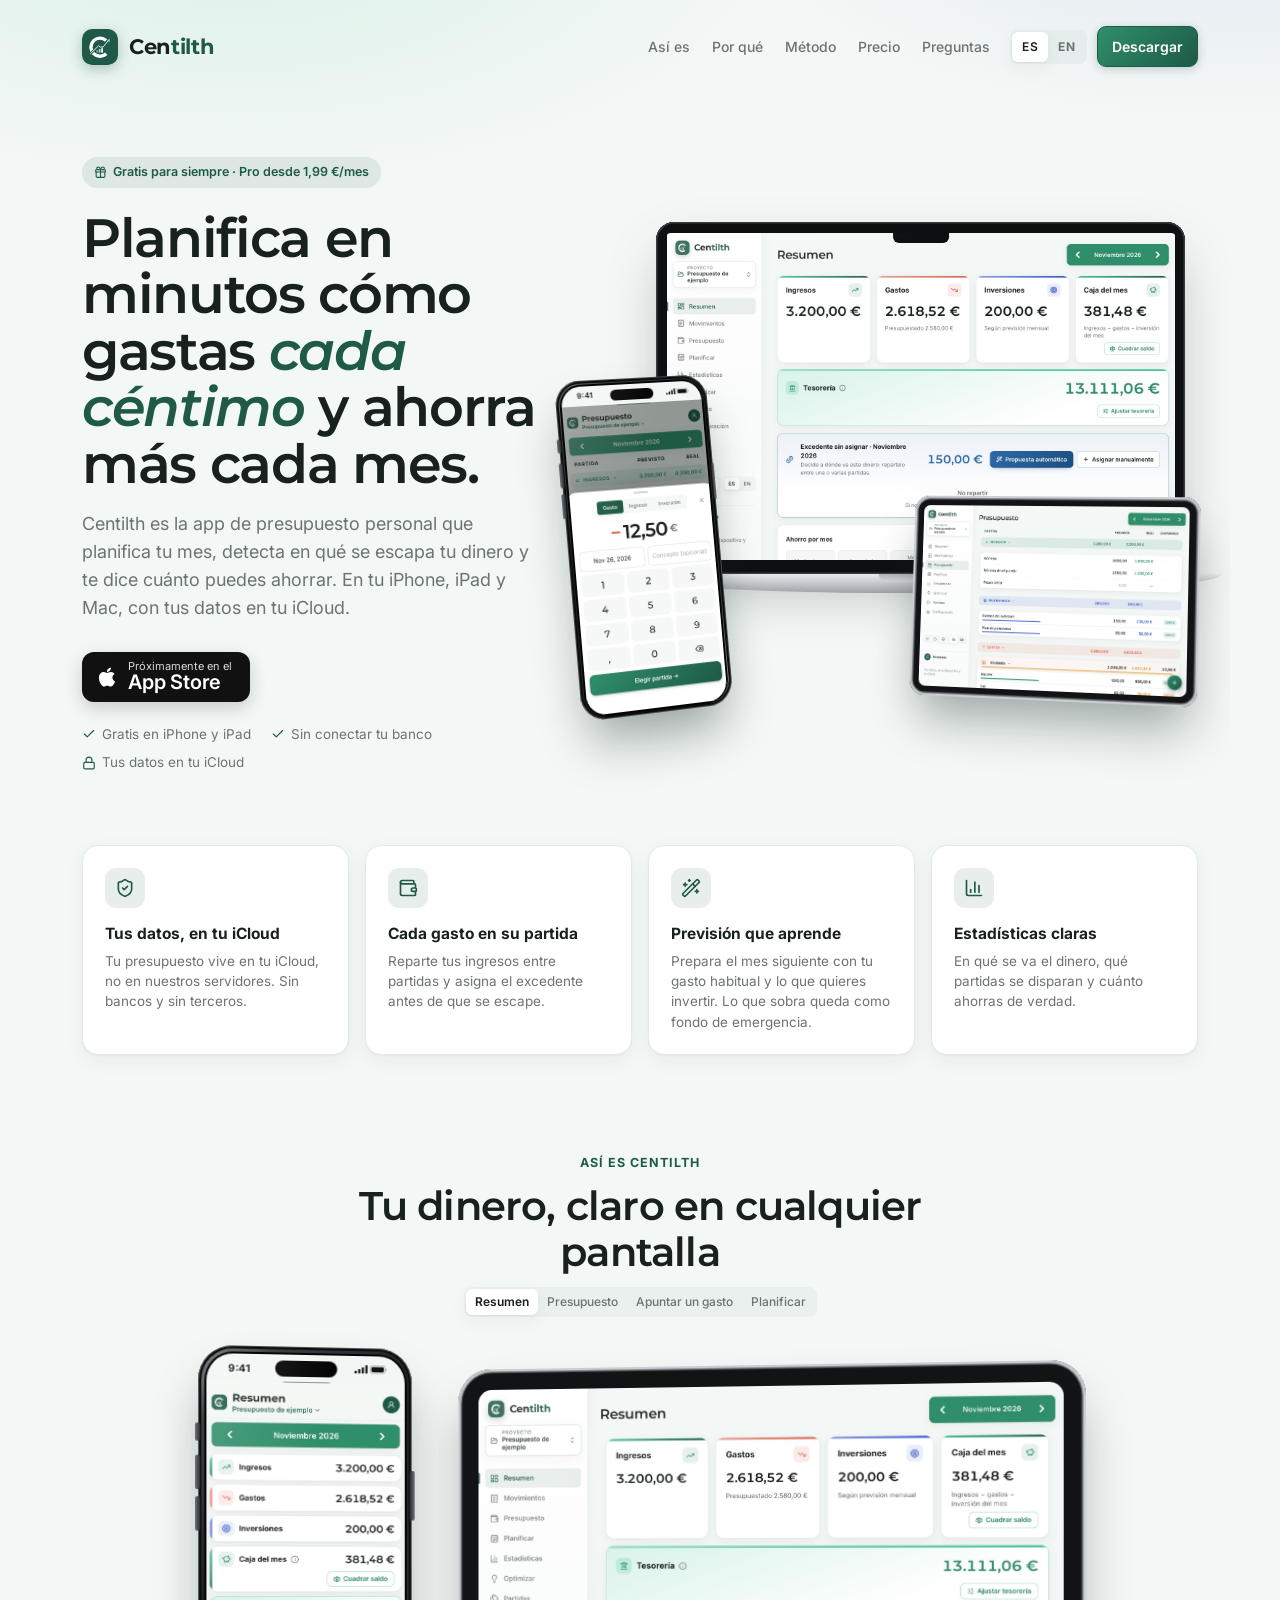
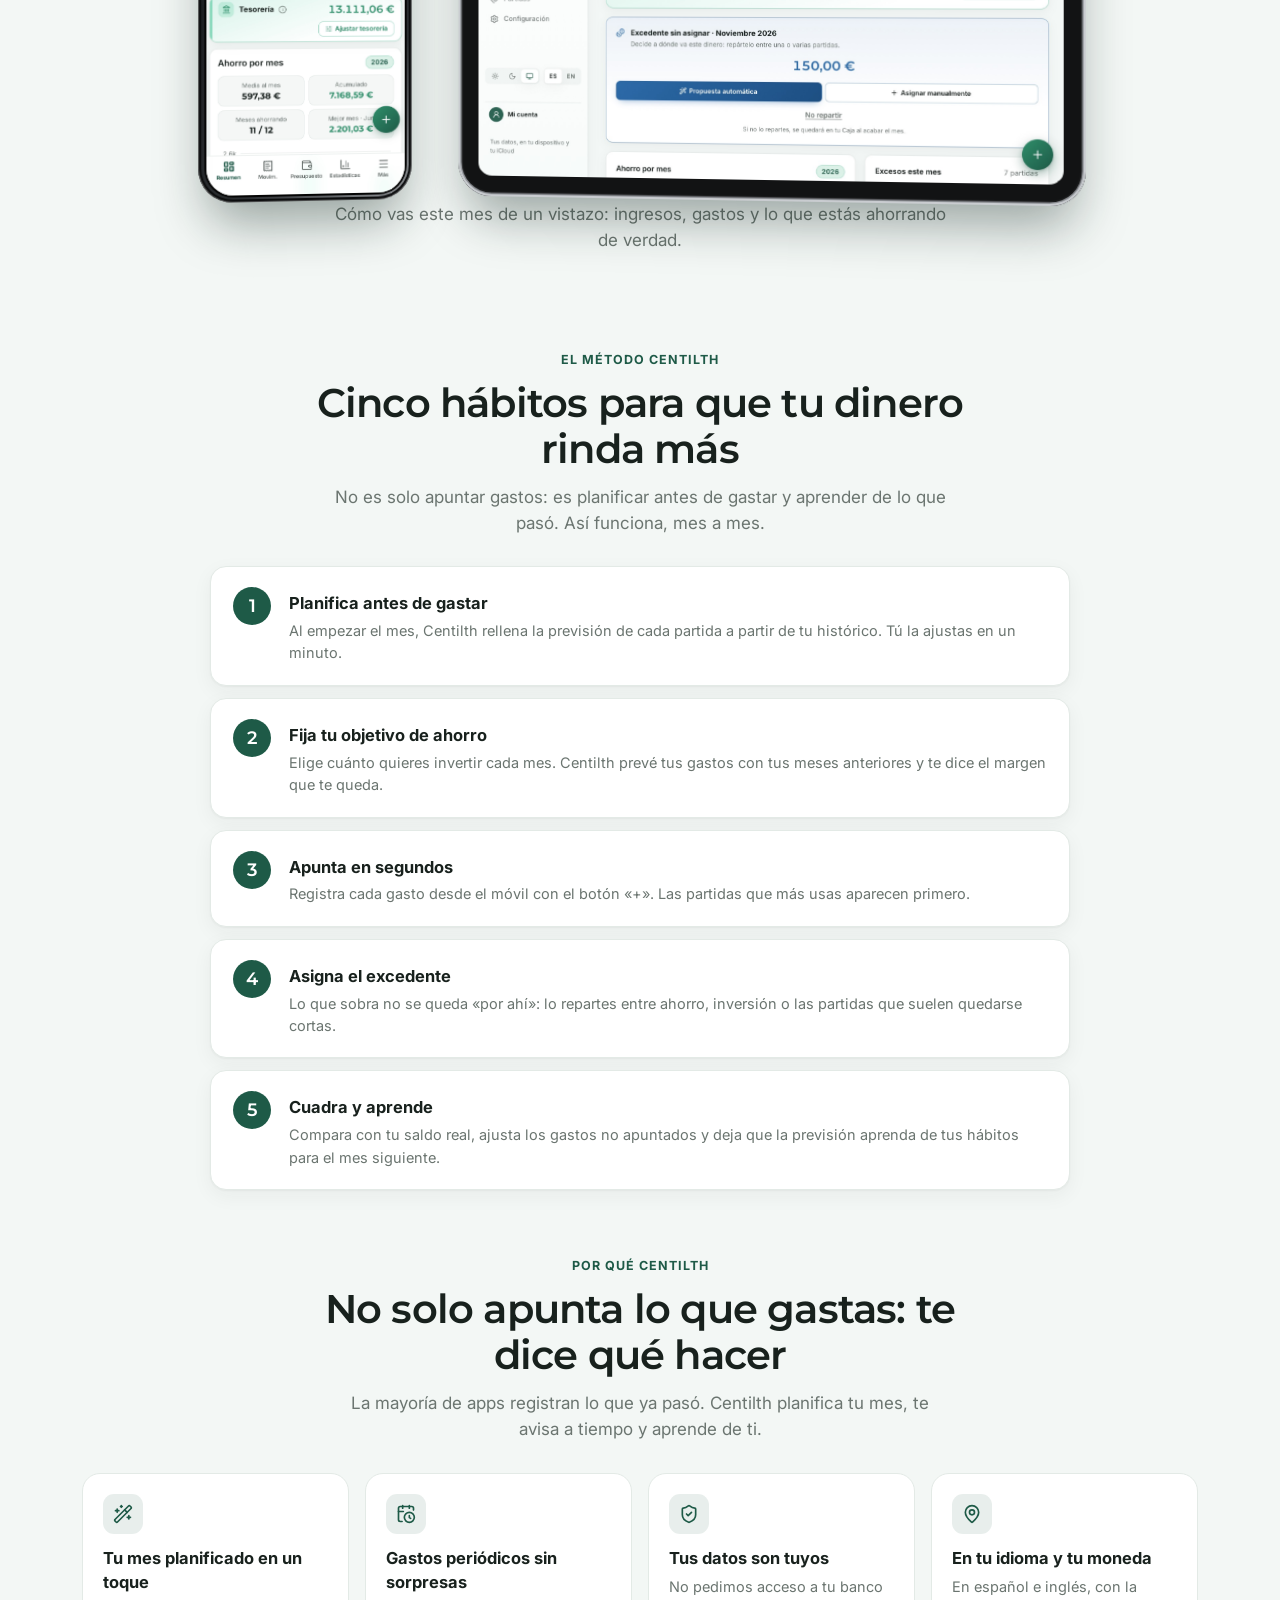
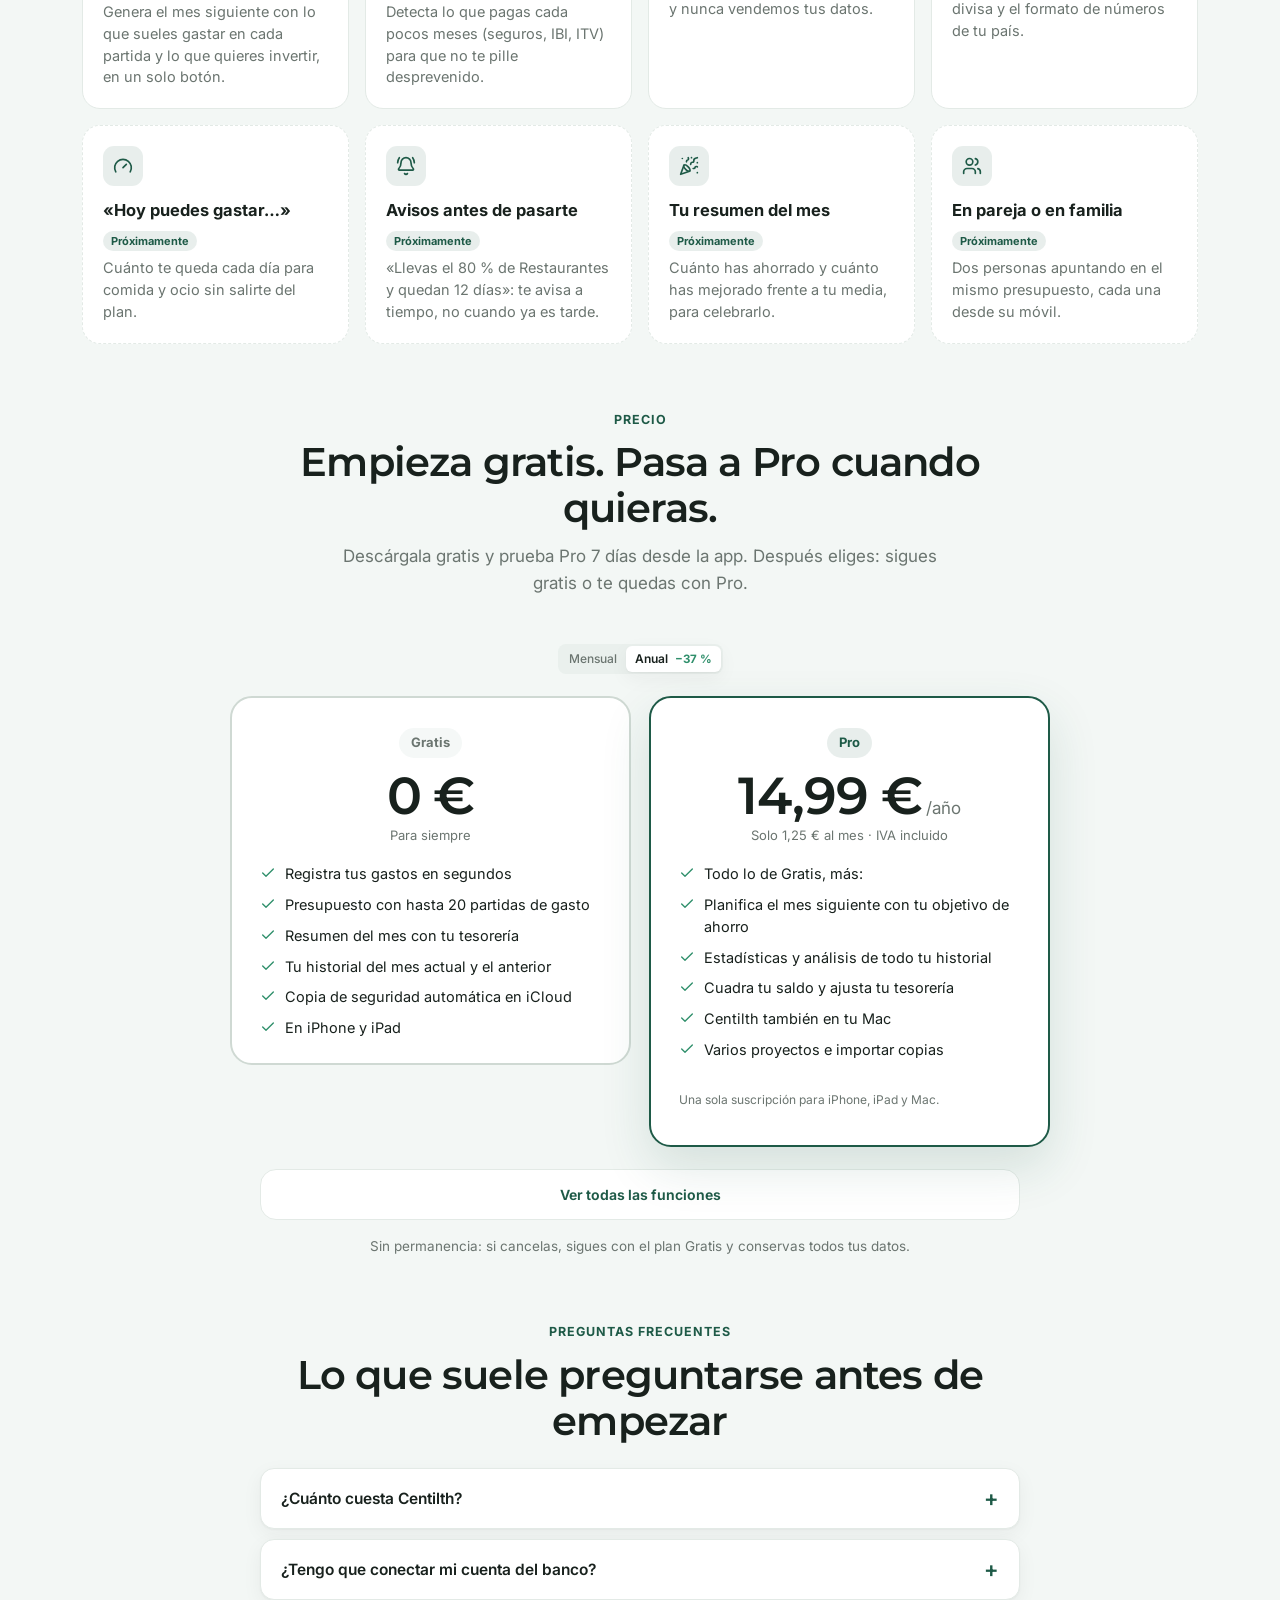
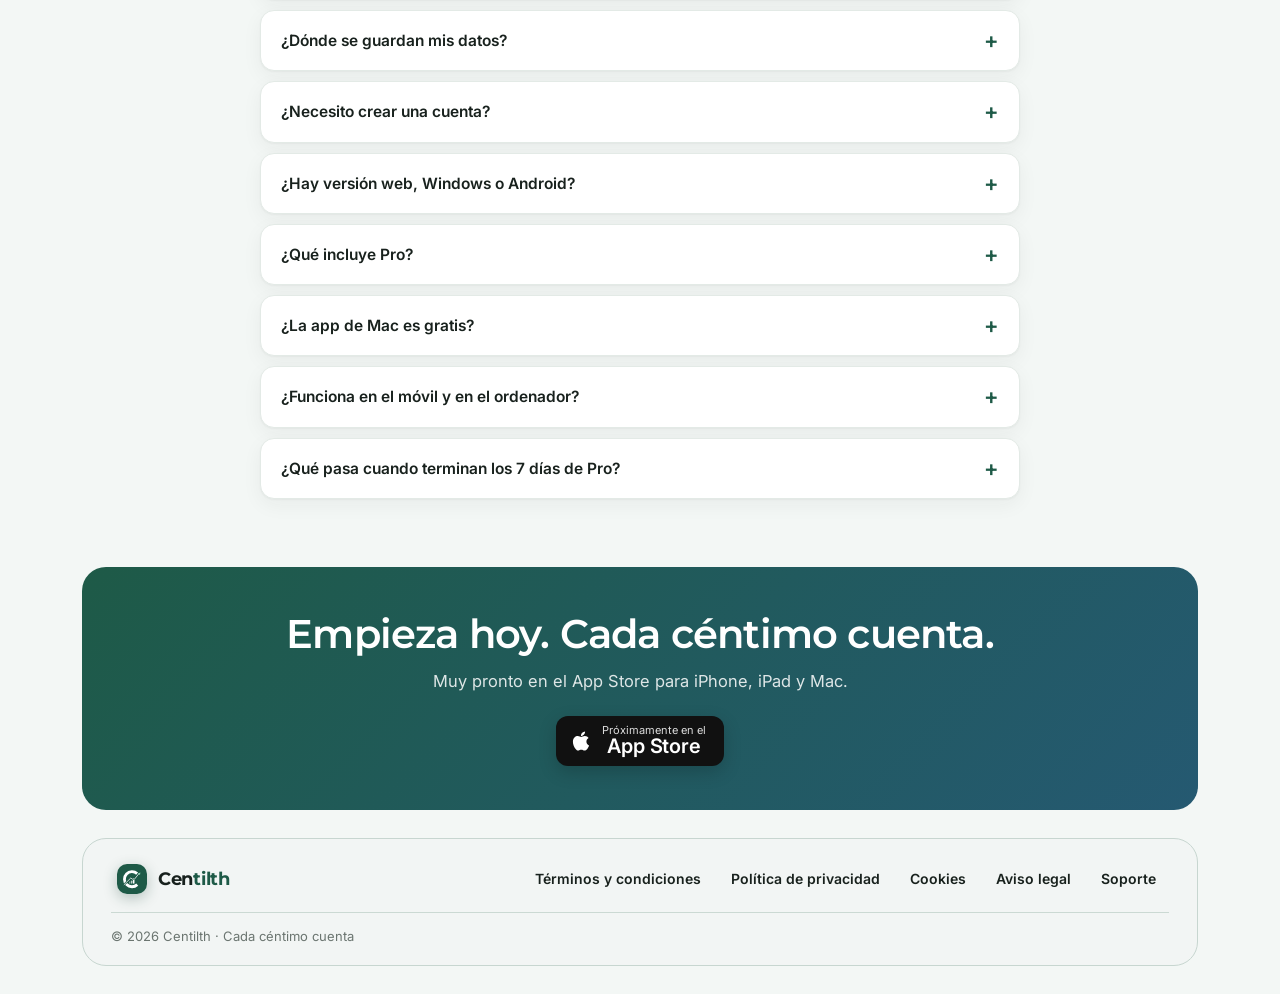
==== commit 59660357: "Web: textos de Planificar actualizados (sin «recortar»), privacidad y cookies al día (carpeta intern" ====
--- a/index.html
+++ b/index.html
@@ -58,7 +58,7 @@
 <meta name="format-detection" content="telephone=no" />
 <link rel="preconnect" href="https://fonts.googleapis.com" />
 <link href="https://fonts.googleapis.com/css2?family=Inter:wght@400;500;600;700&family=Montserrat:wght@500;600;700&display=swap" rel="stylesheet" />
-  <script type="module" crossorigin src="/assets/site-CQJPVUT6.js"></script>
+  <script type="module" crossorigin src="/assets/site-B0BswyBM.js"></script>
   <link rel="stylesheet" crossorigin href="/assets/site-vZoatklc.css">
 </head>
 <body><div id="root"></div></body>
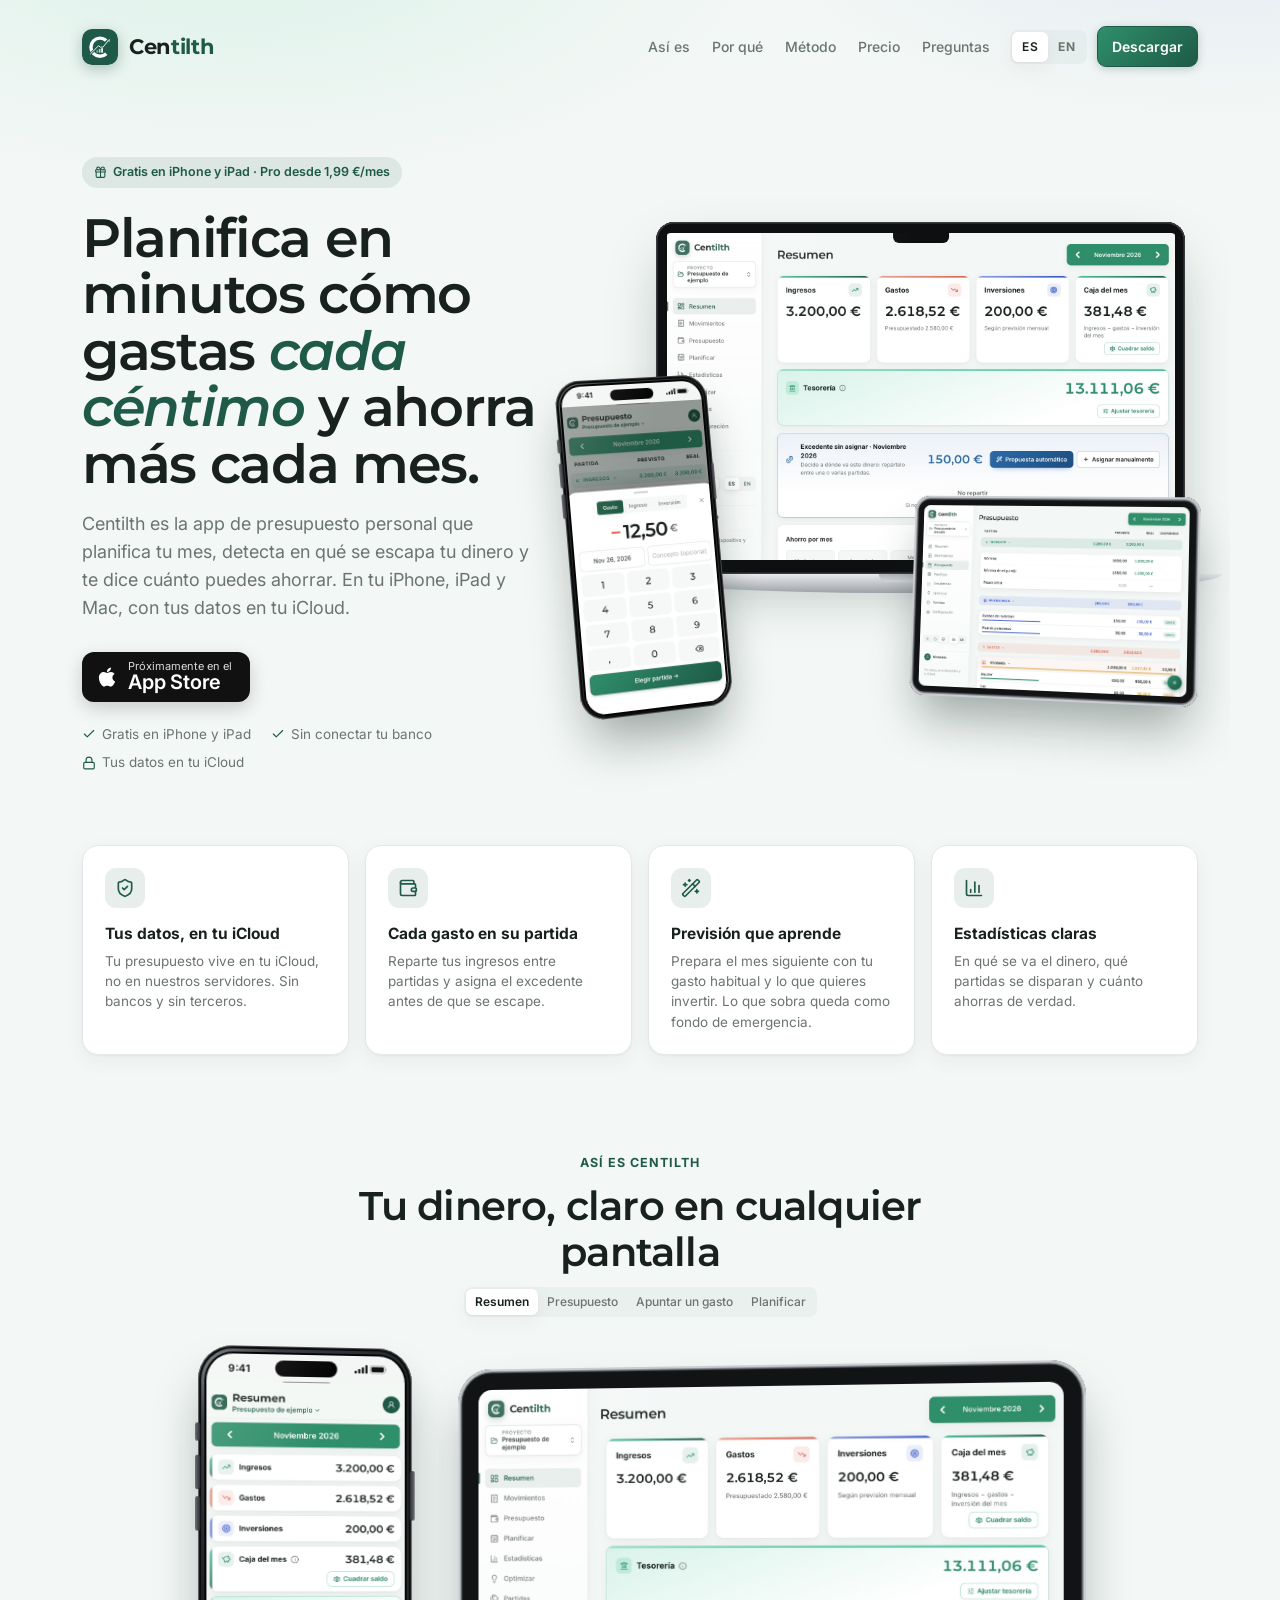
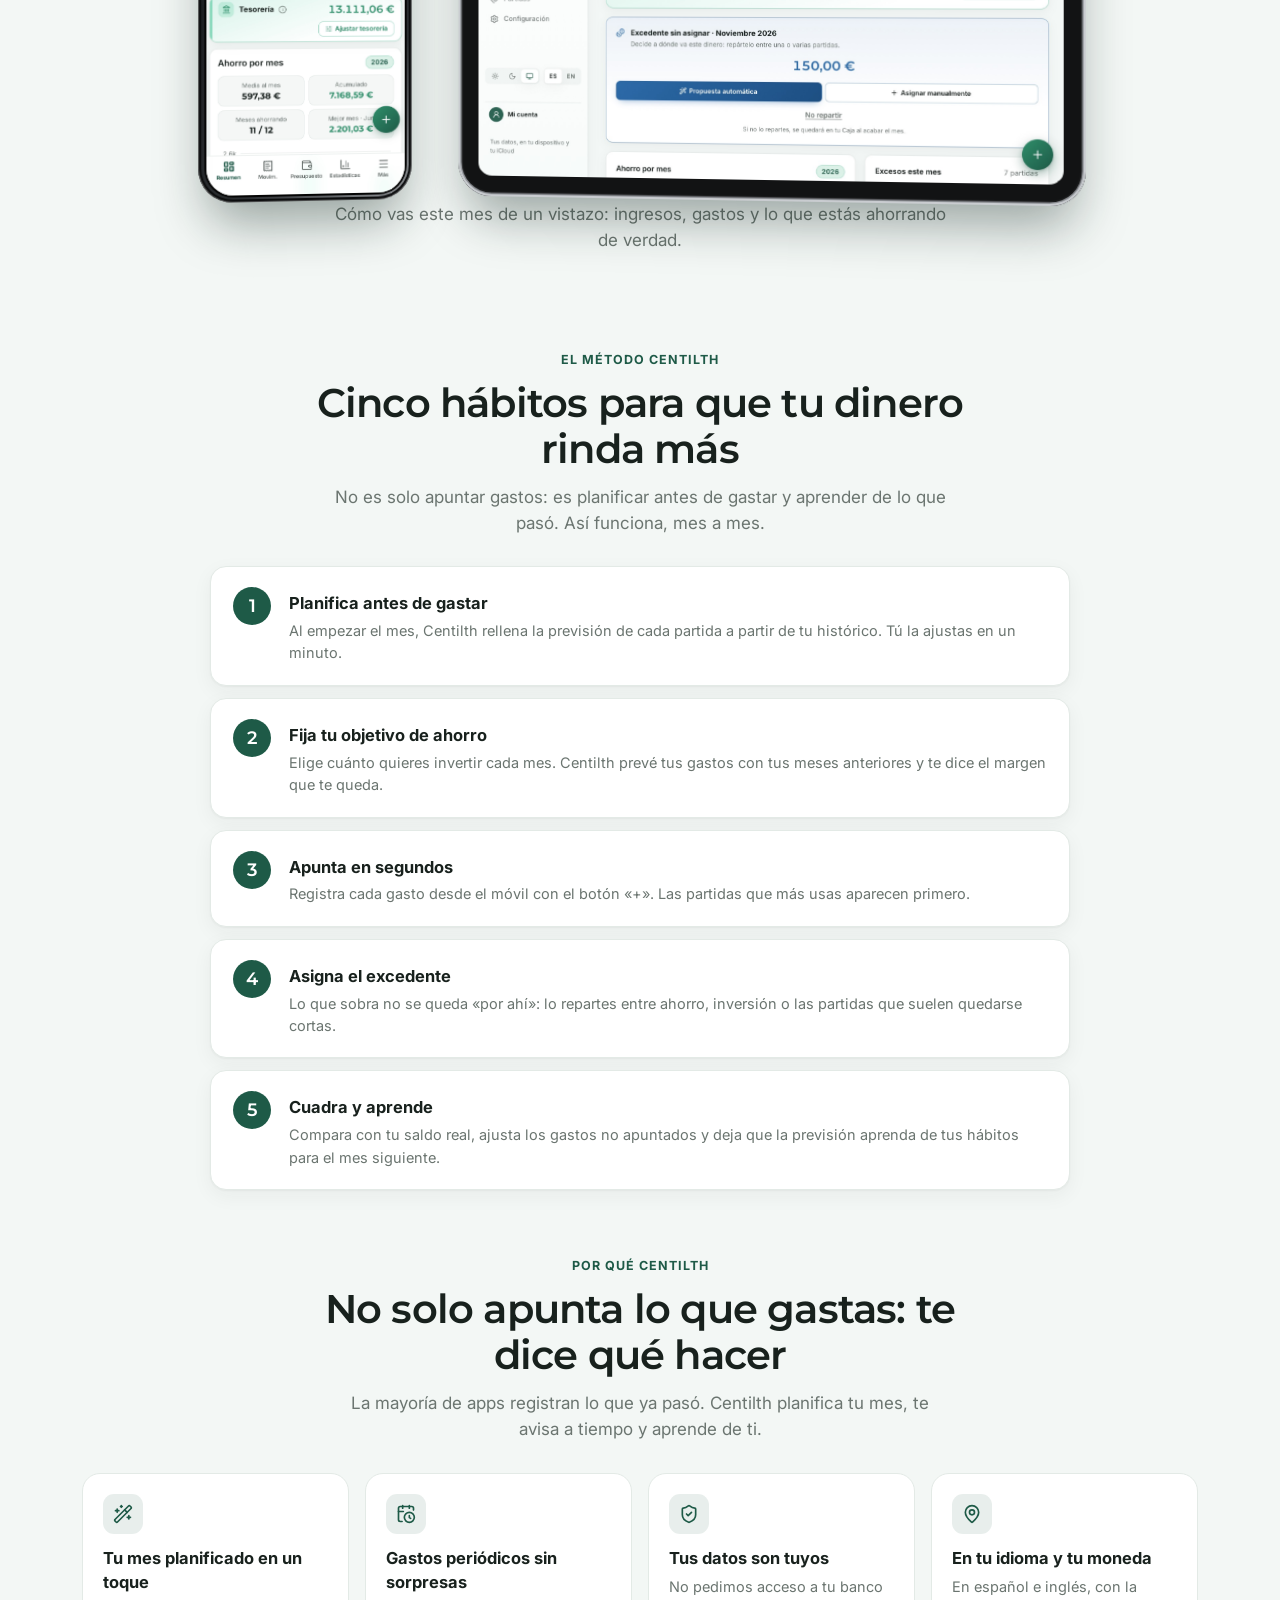
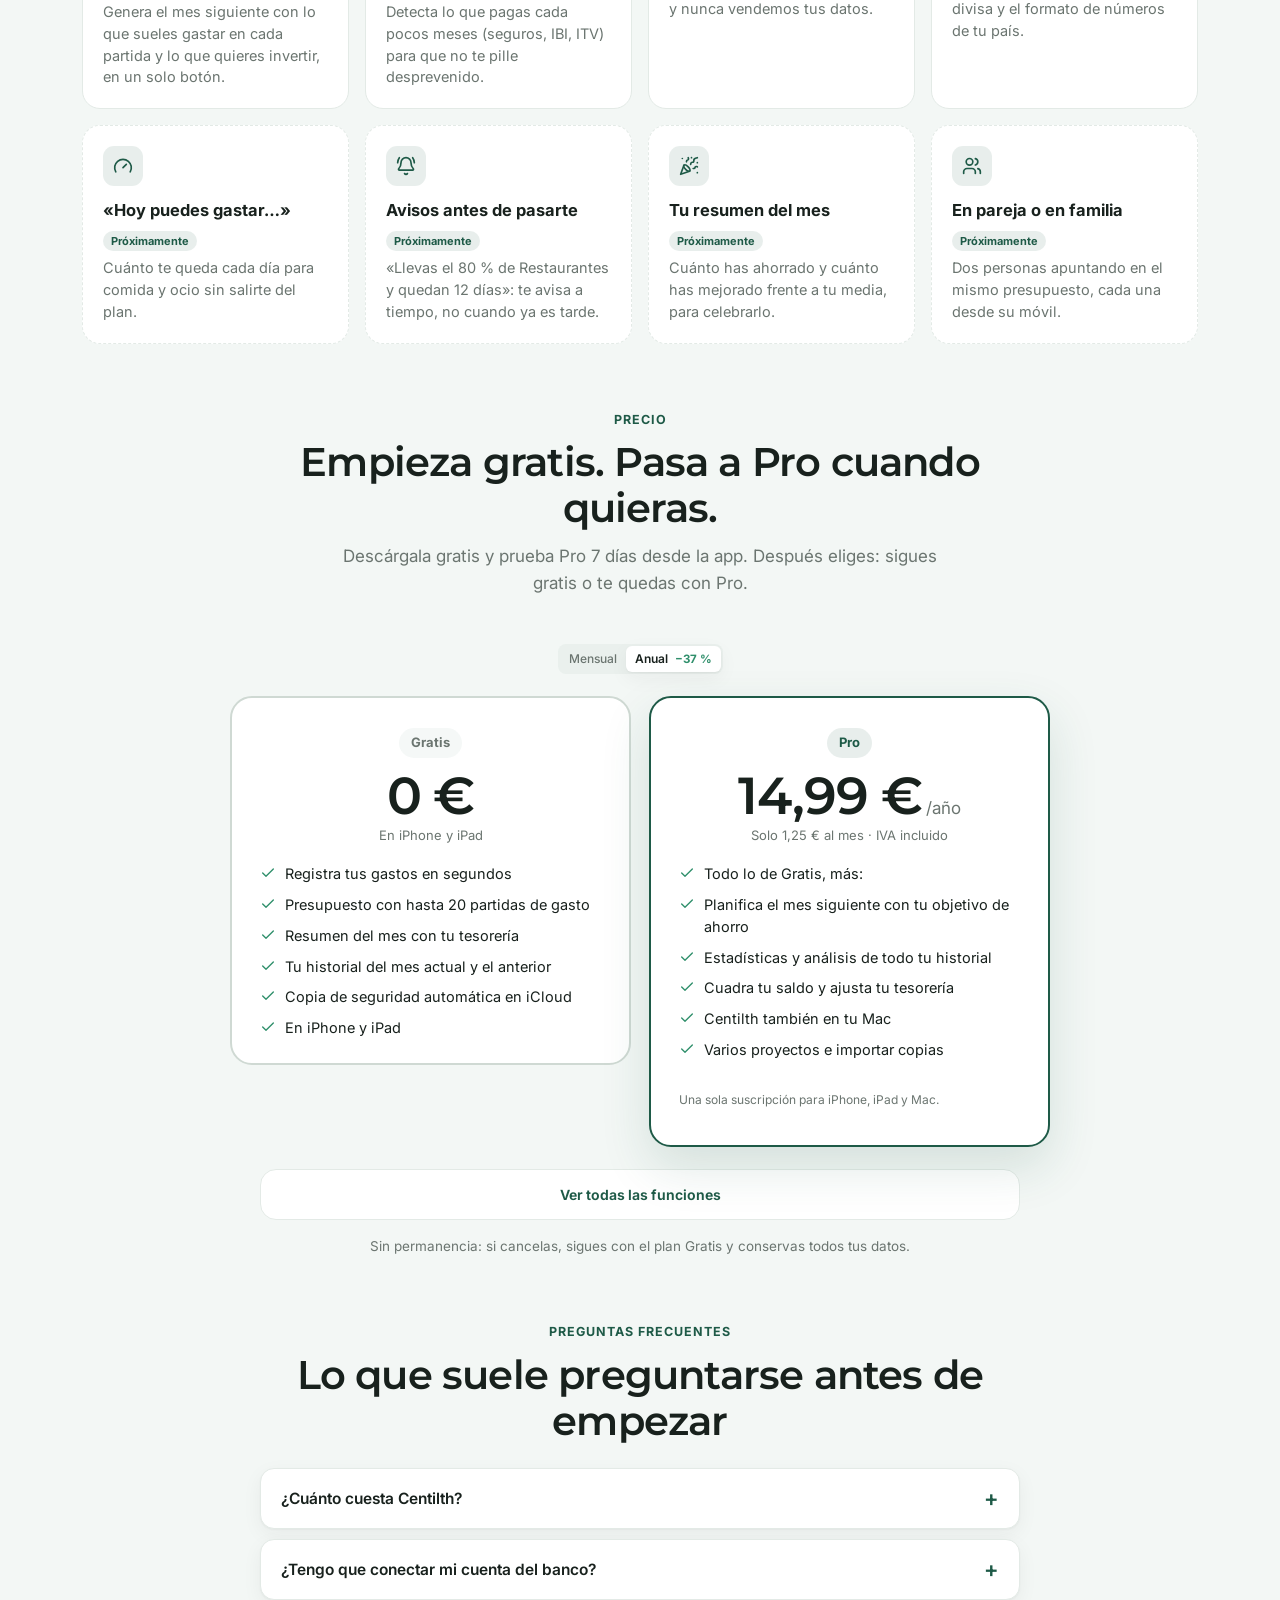
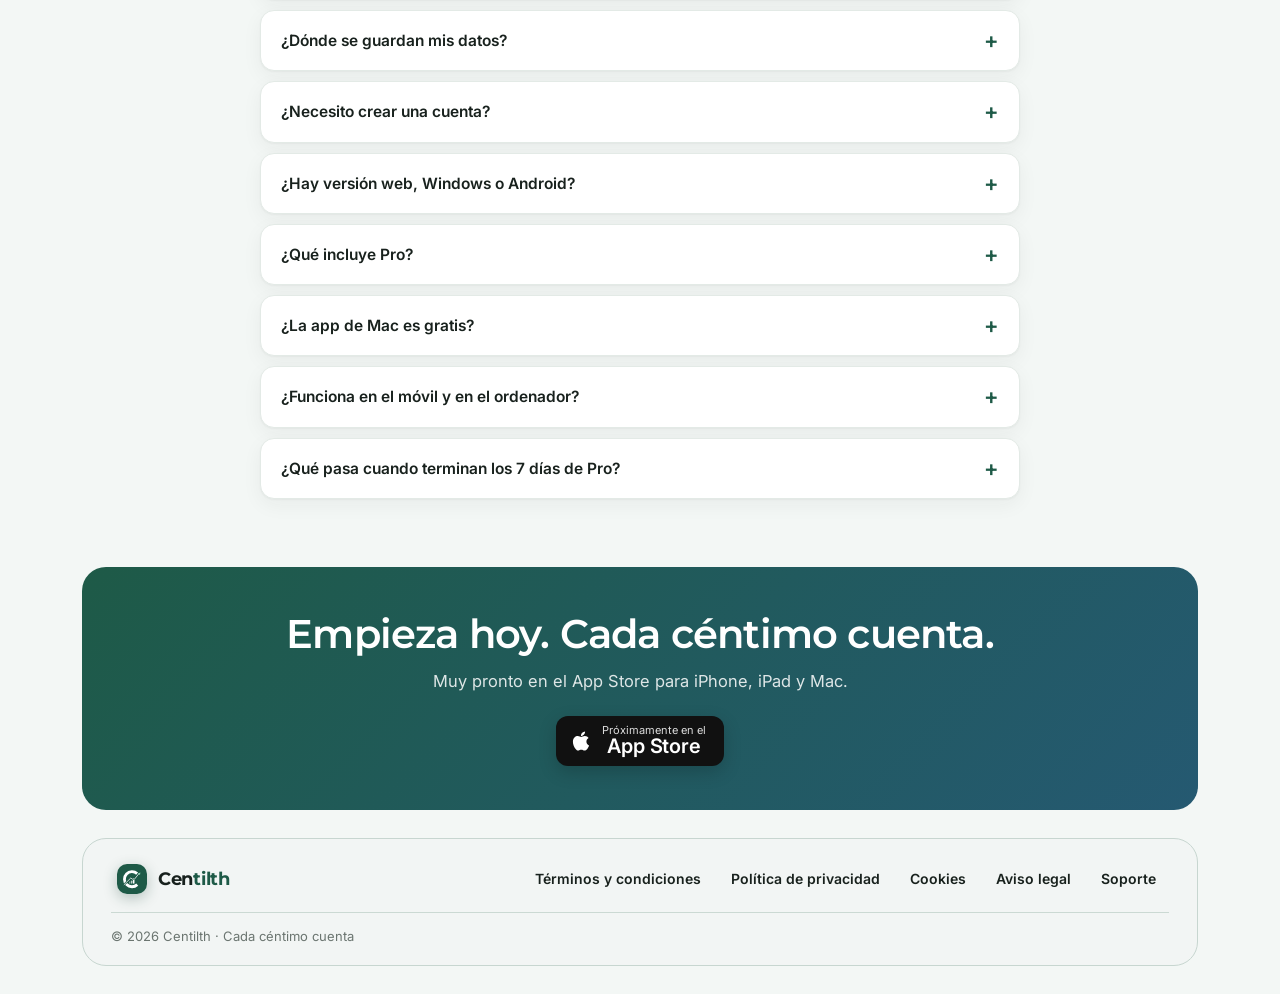
==== commit 2e4151cf: "Web: sin «Acceso beta» ni «Gratis para siempre» (plan Gratis en iPhone y iPad) Co-Authored-By: Claud" ====
--- a/index.html
+++ b/index.html
@@ -58,7 +58,7 @@
 <meta name="format-detection" content="telephone=no" />
 <link rel="preconnect" href="https://fonts.googleapis.com" />
 <link href="https://fonts.googleapis.com/css2?family=Inter:wght@400;500;600;700&family=Montserrat:wght@500;600;700&display=swap" rel="stylesheet" />
-  <script type="module" crossorigin src="/assets/site-B0BswyBM.js"></script>
+  <script type="module" crossorigin src="/assets/site-CnThcuK_.js"></script>
   <link rel="stylesheet" crossorigin href="/assets/site-vZoatklc.css">
 </head>
 <body><div id="root"></div></body>
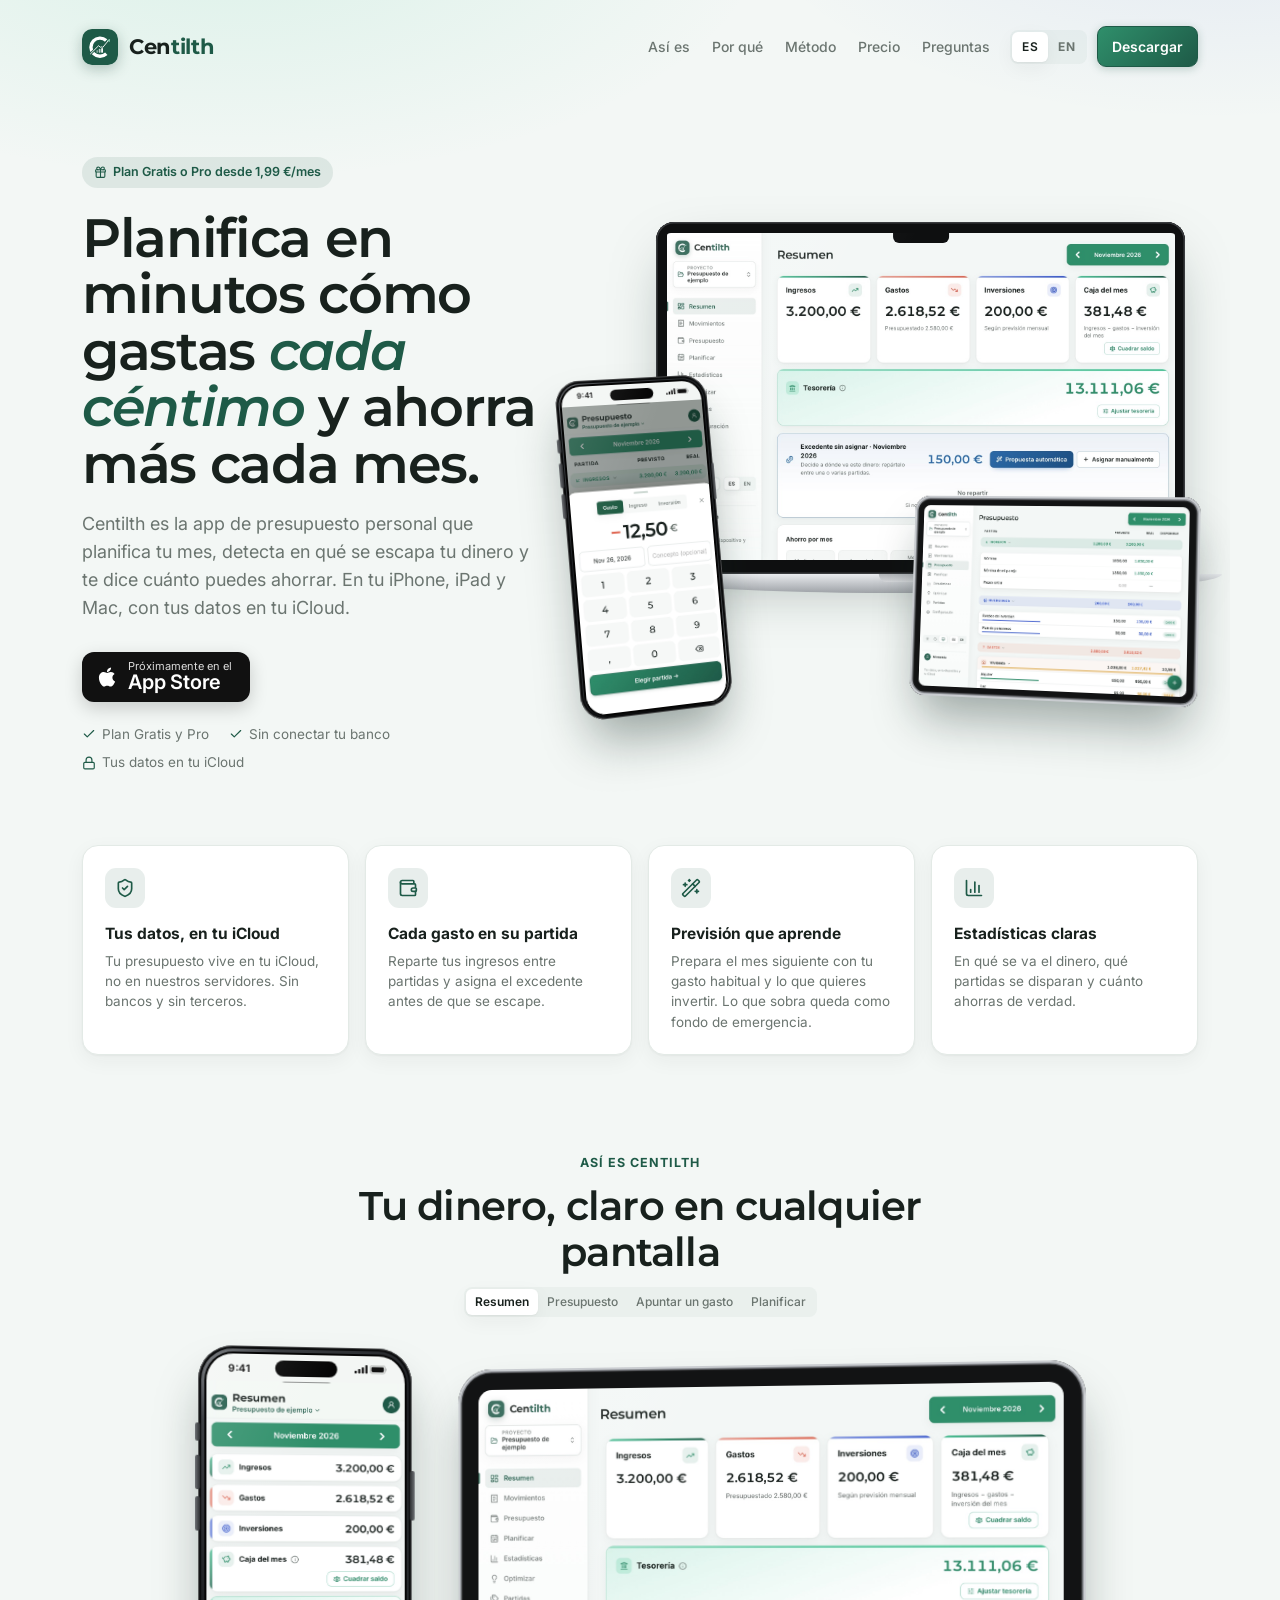
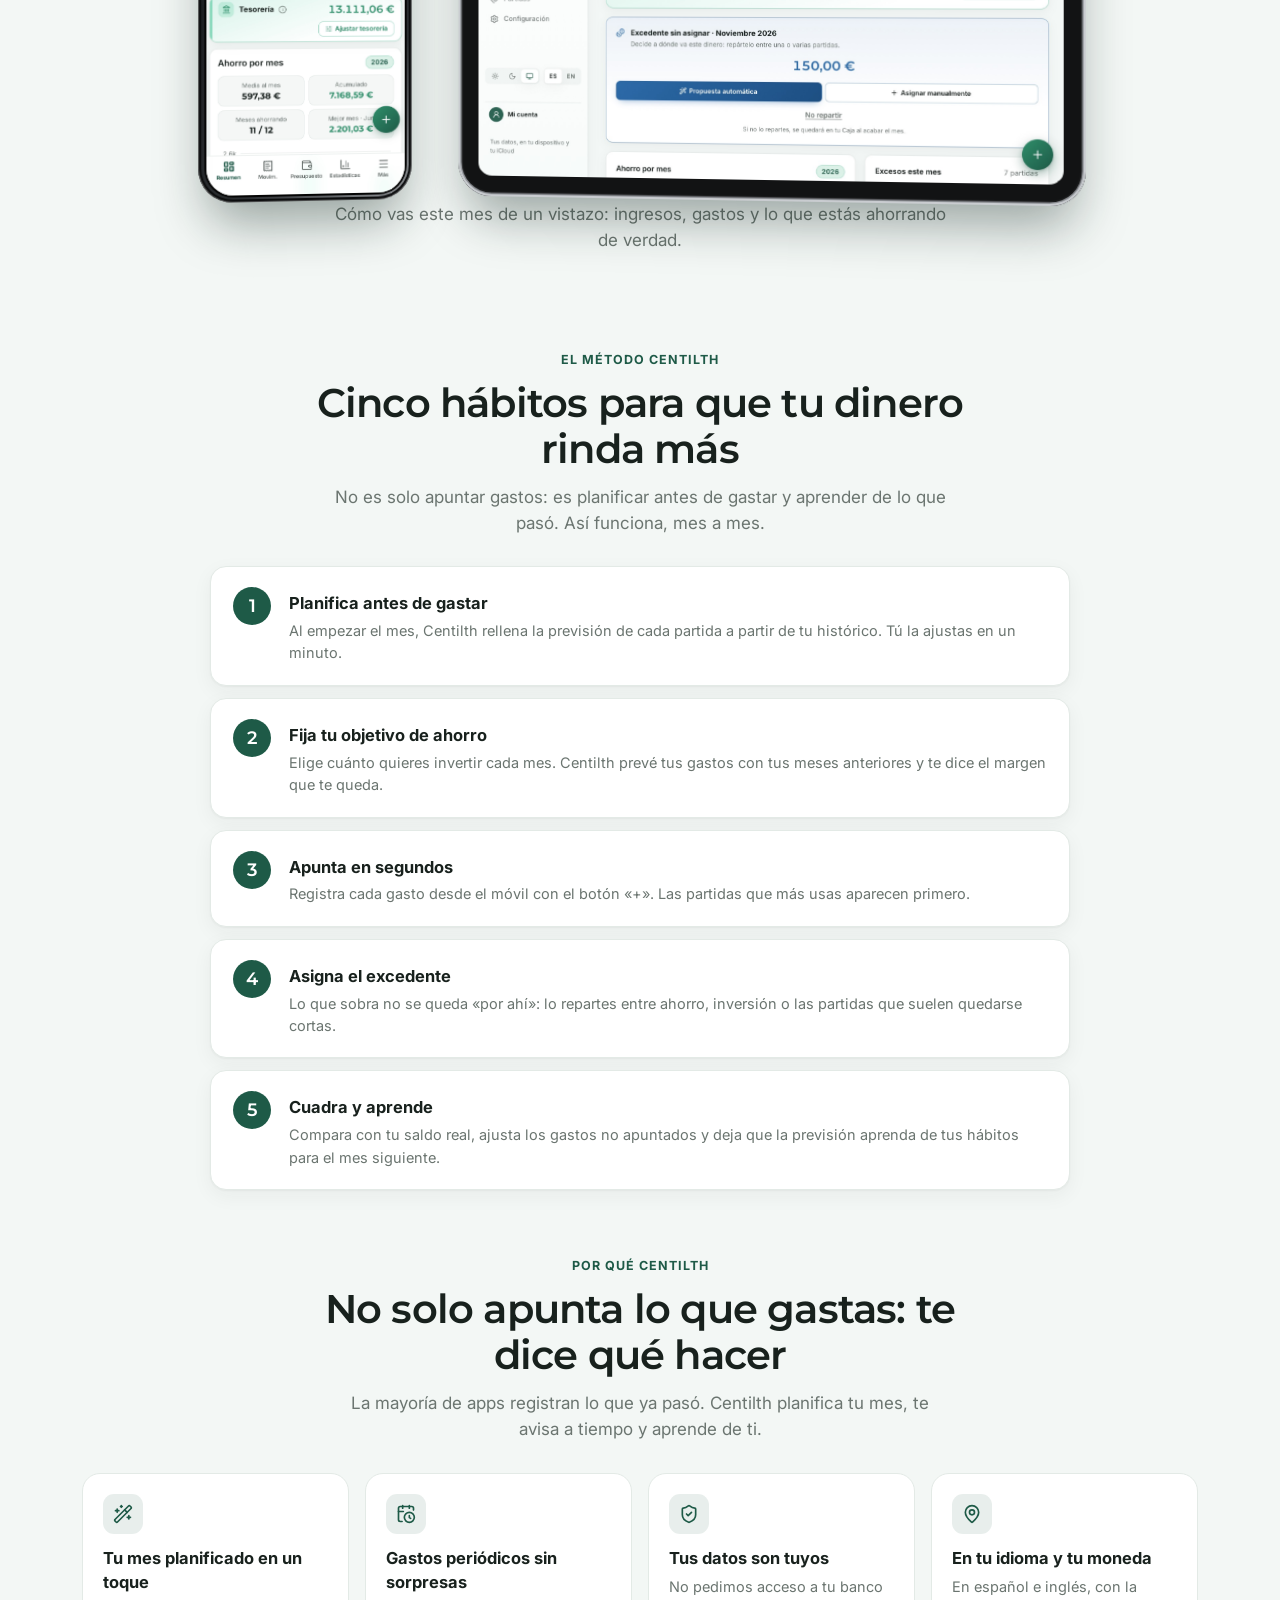
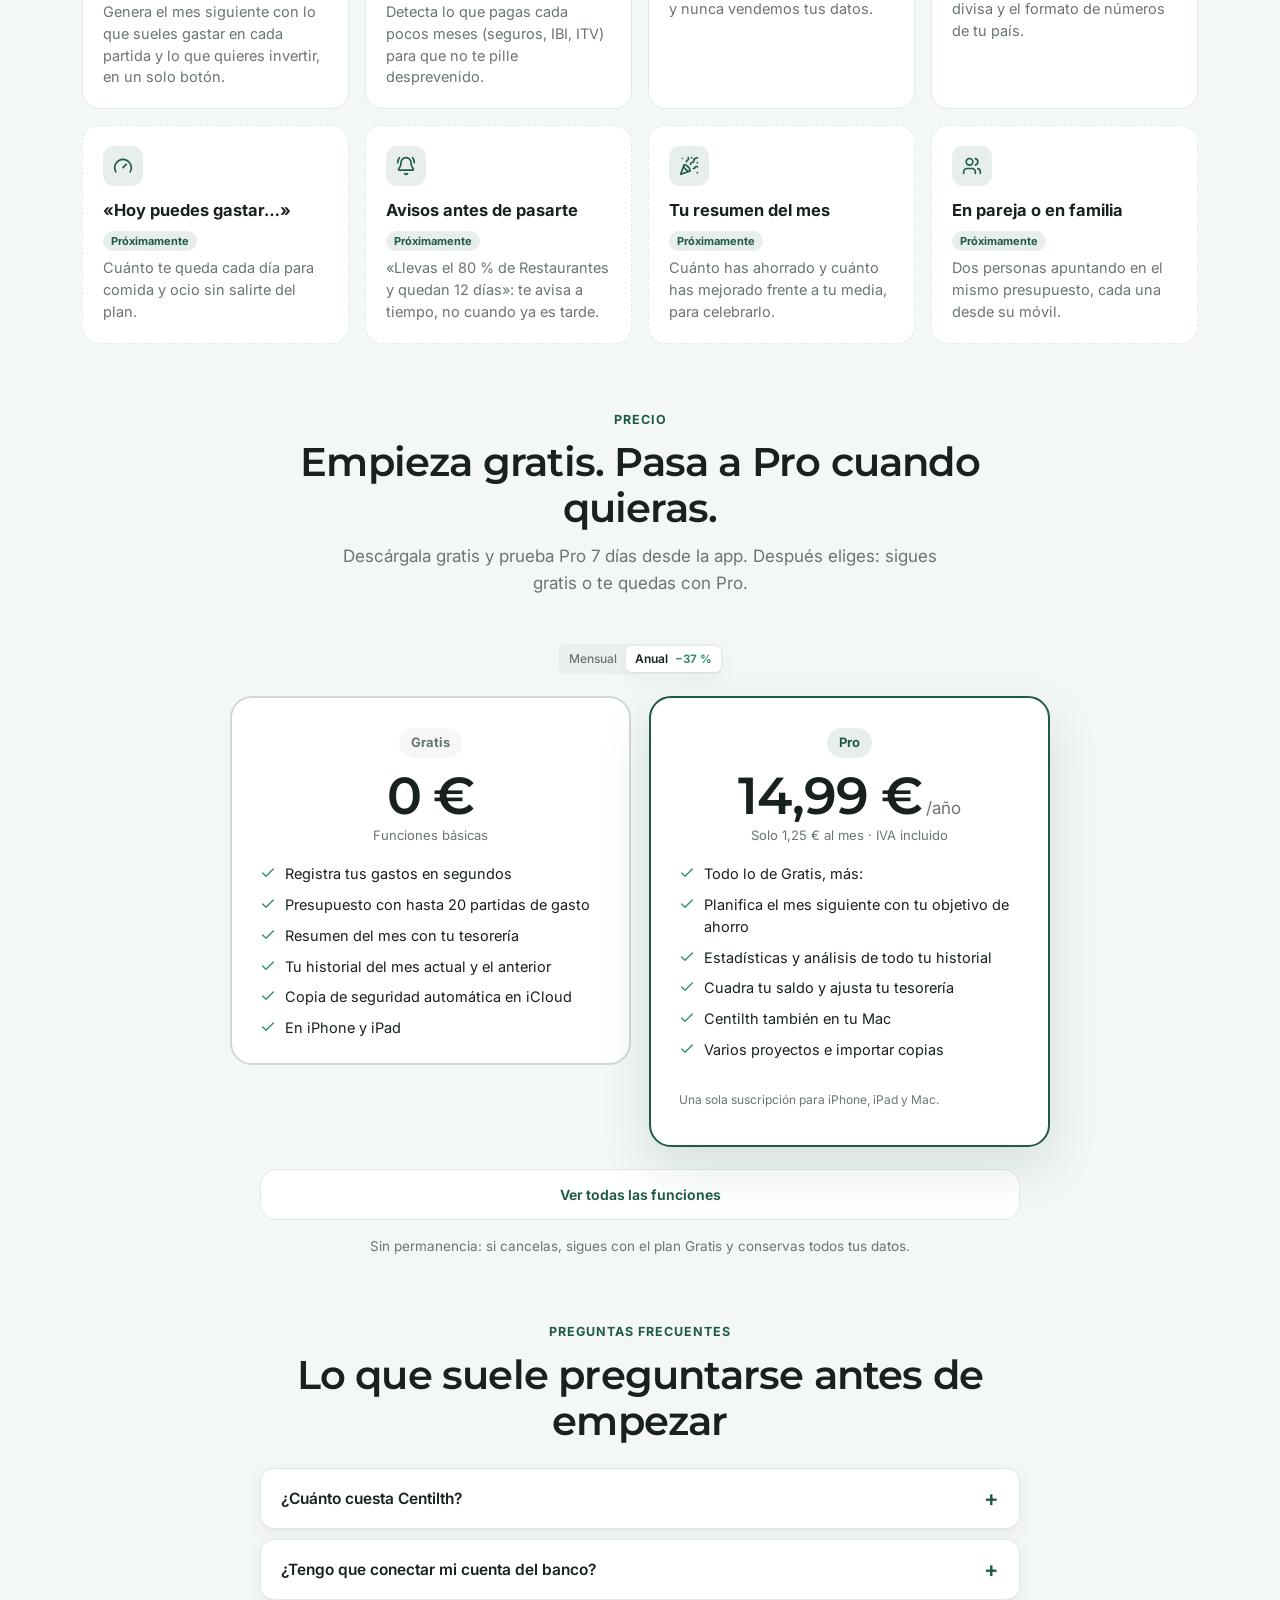
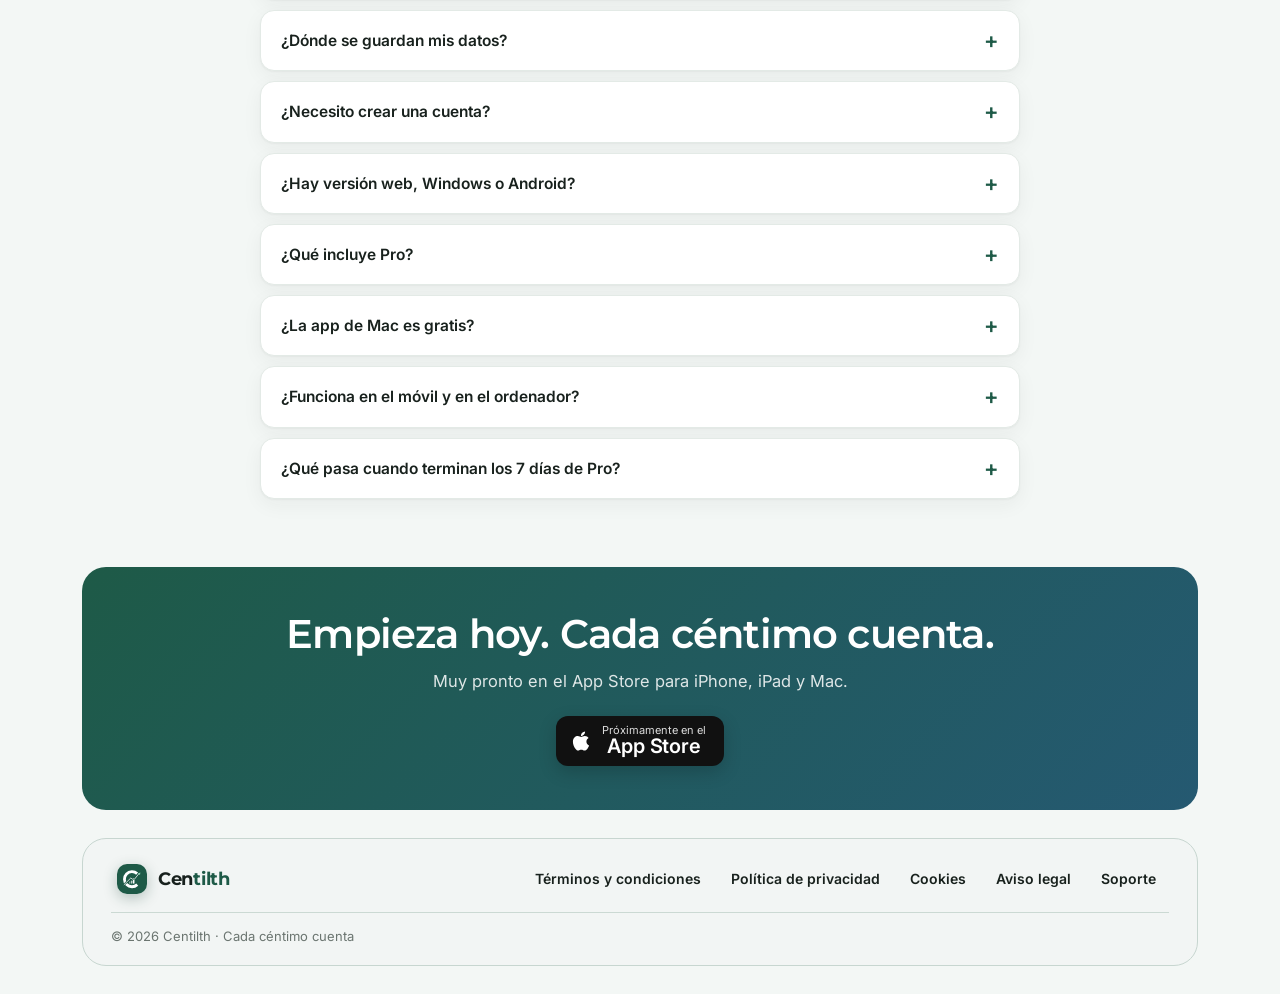
==== commit 1112d624: "Web: plan Gratis con lo básico y Pro (sin «Gratis en iPhone y iPad») Co-Authored-By: Claude Opus 5.5" ====
--- a/index.html
+++ b/index.html
@@ -58,7 +58,7 @@
 <meta name="format-detection" content="telephone=no" />
 <link rel="preconnect" href="https://fonts.googleapis.com" />
 <link href="https://fonts.googleapis.com/css2?family=Inter:wght@400;500;600;700&family=Montserrat:wght@500;600;700&display=swap" rel="stylesheet" />
-  <script type="module" crossorigin src="/assets/site-CnThcuK_.js"></script>
+  <script type="module" crossorigin src="/assets/site-otYb4PZq.js"></script>
   <link rel="stylesheet" crossorigin href="/assets/site-vZoatklc.css">
 </head>
 <body><div id="root"></div></body>
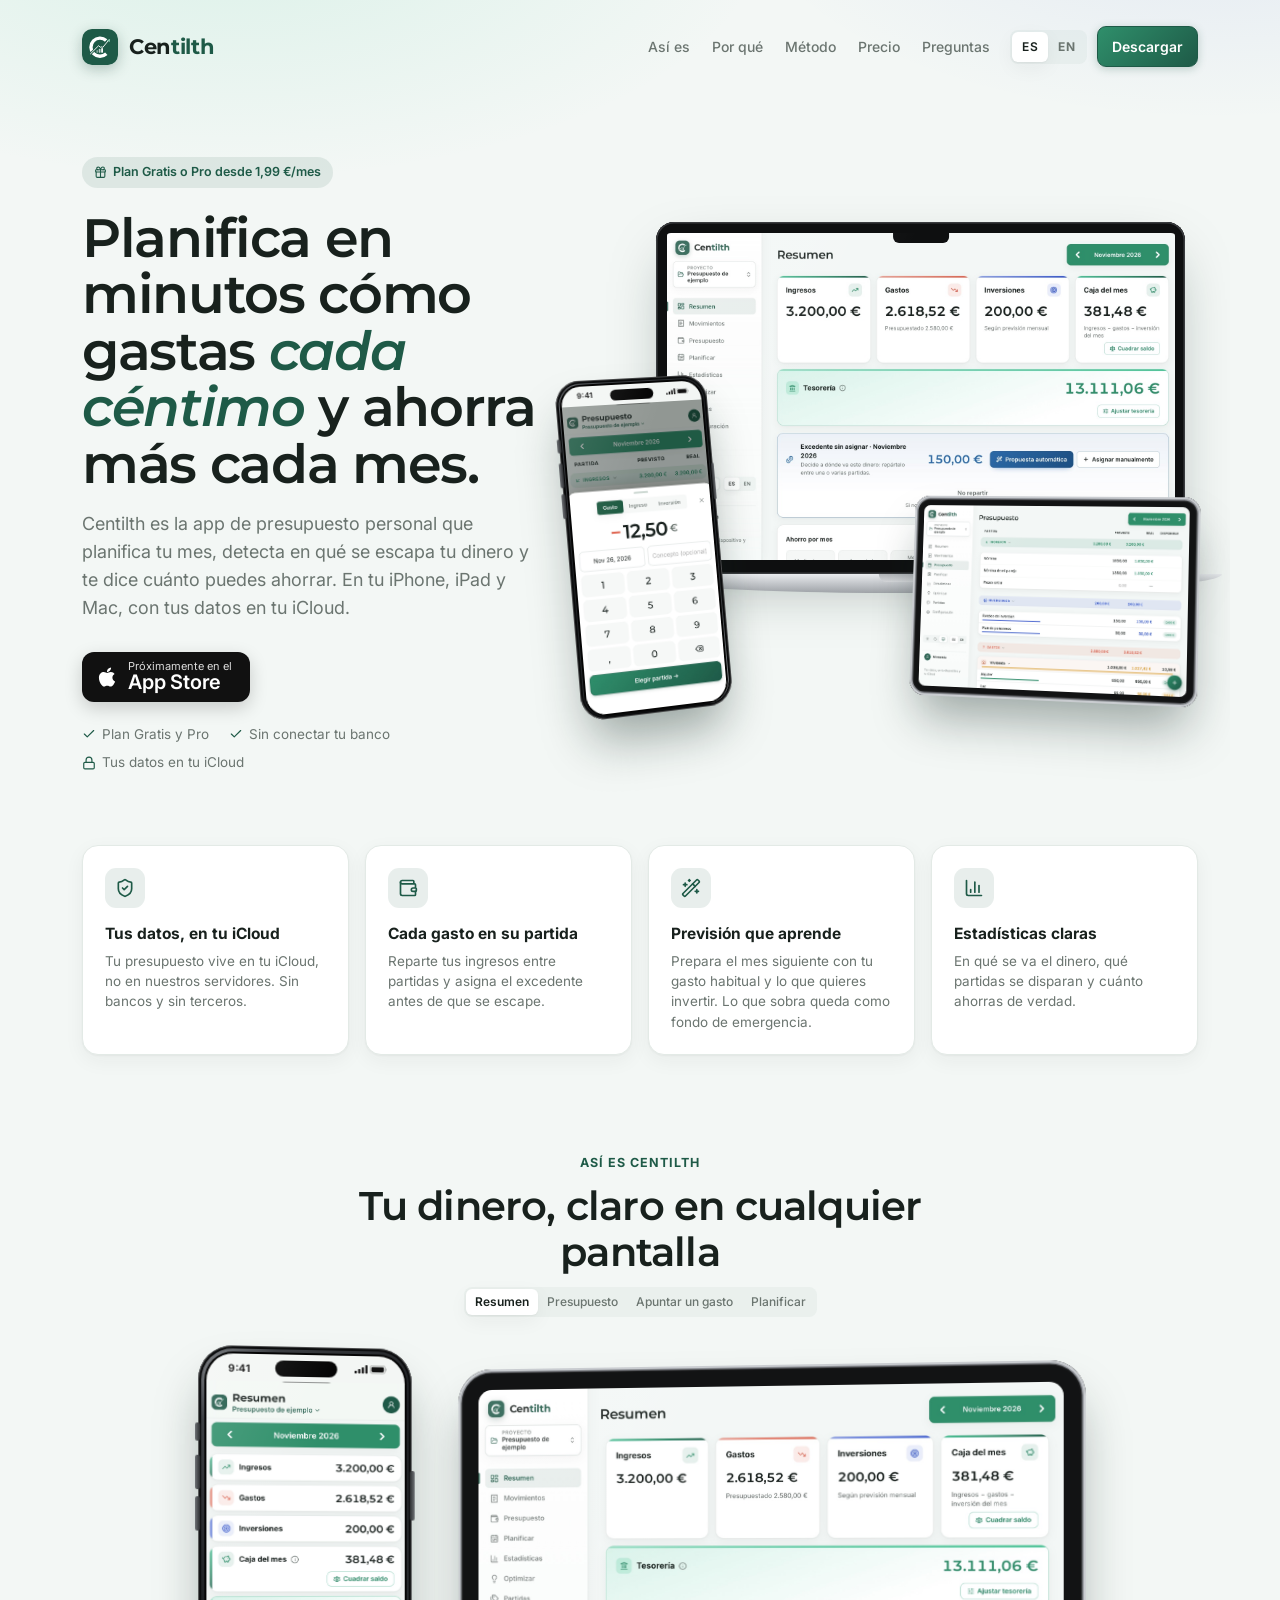
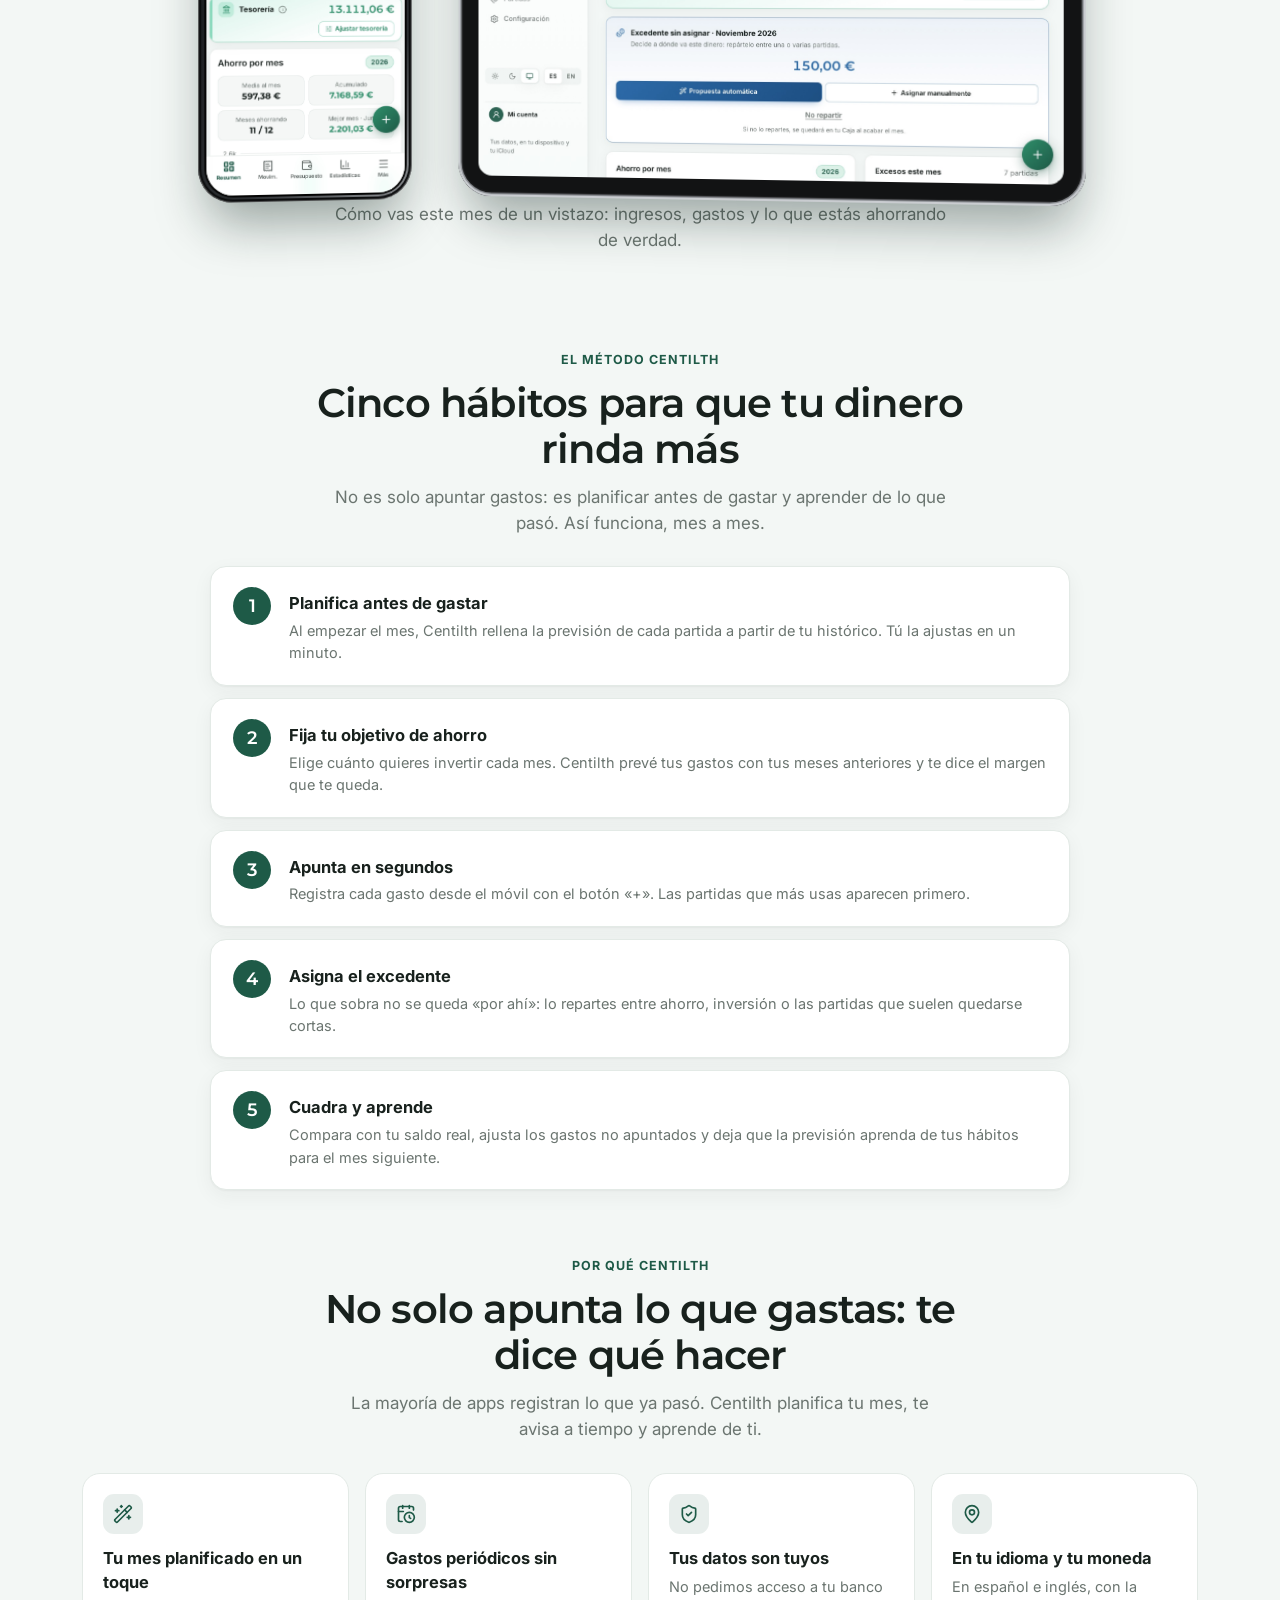
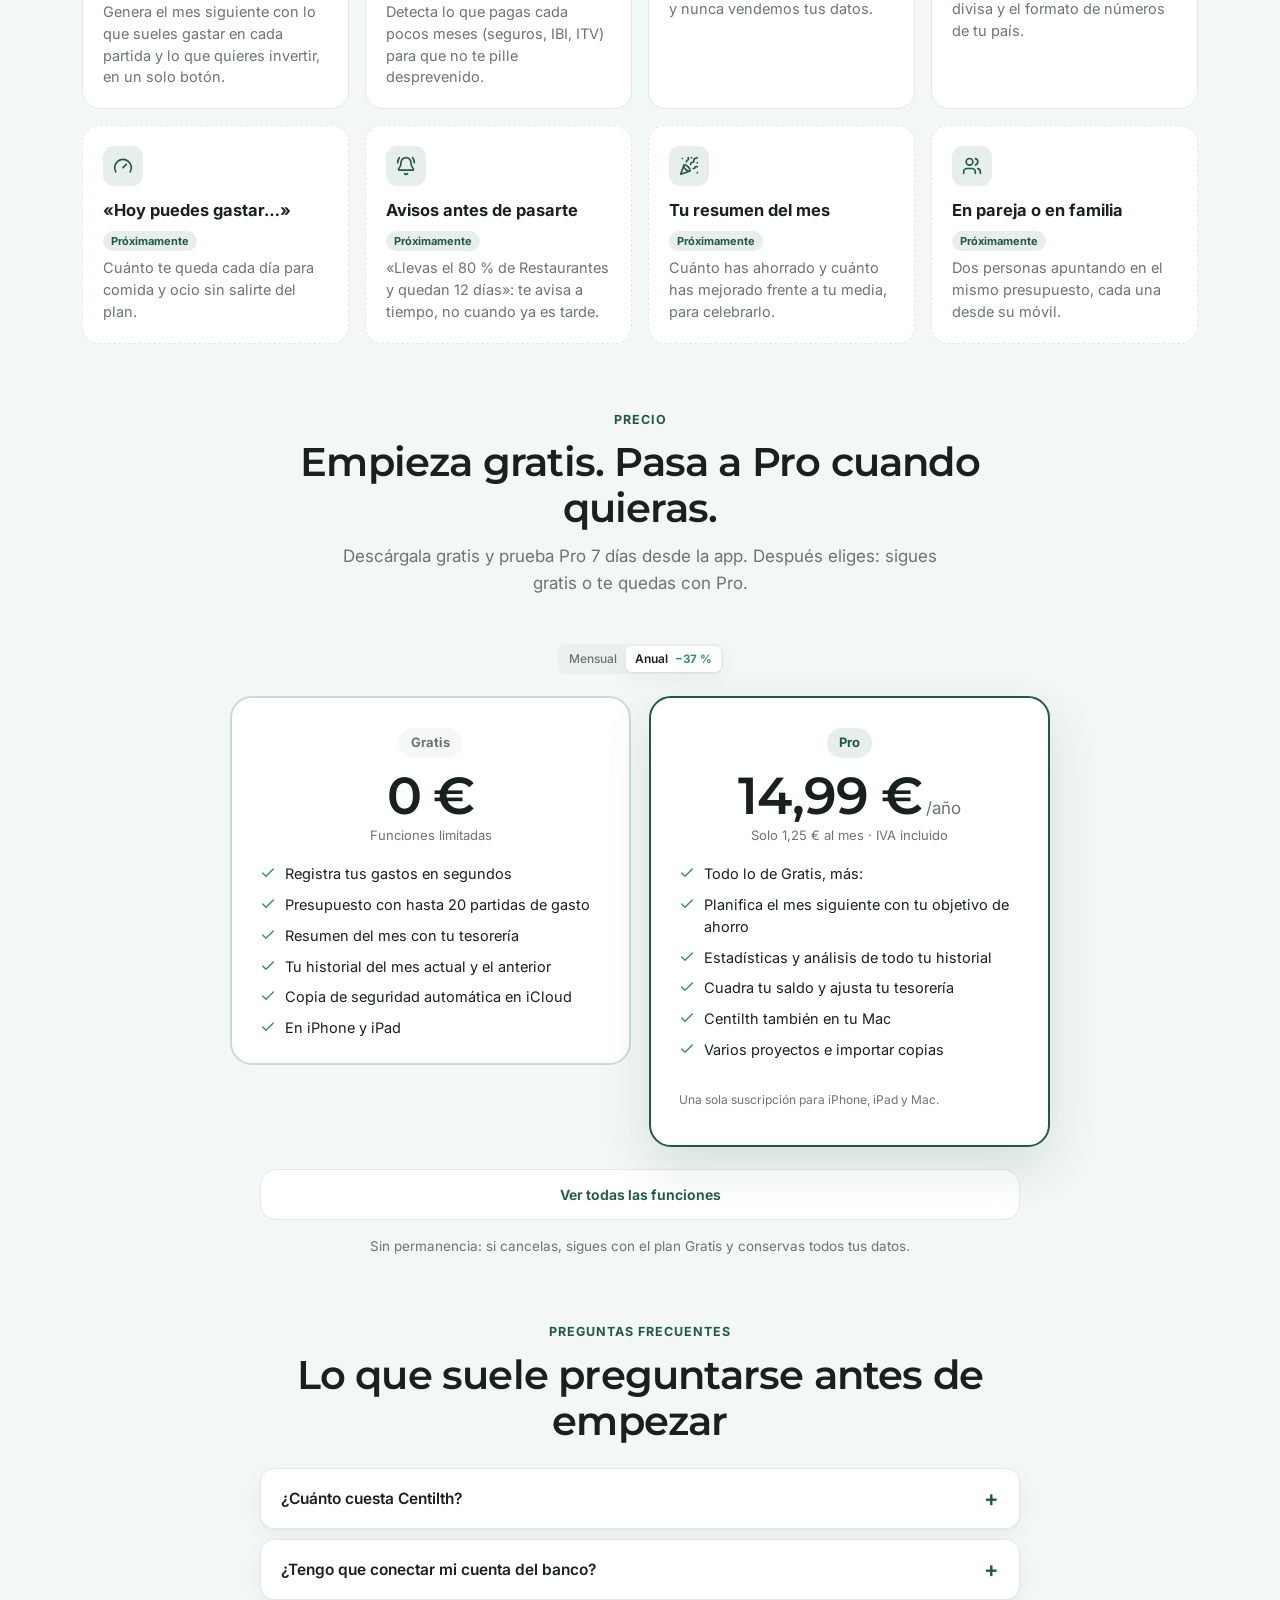
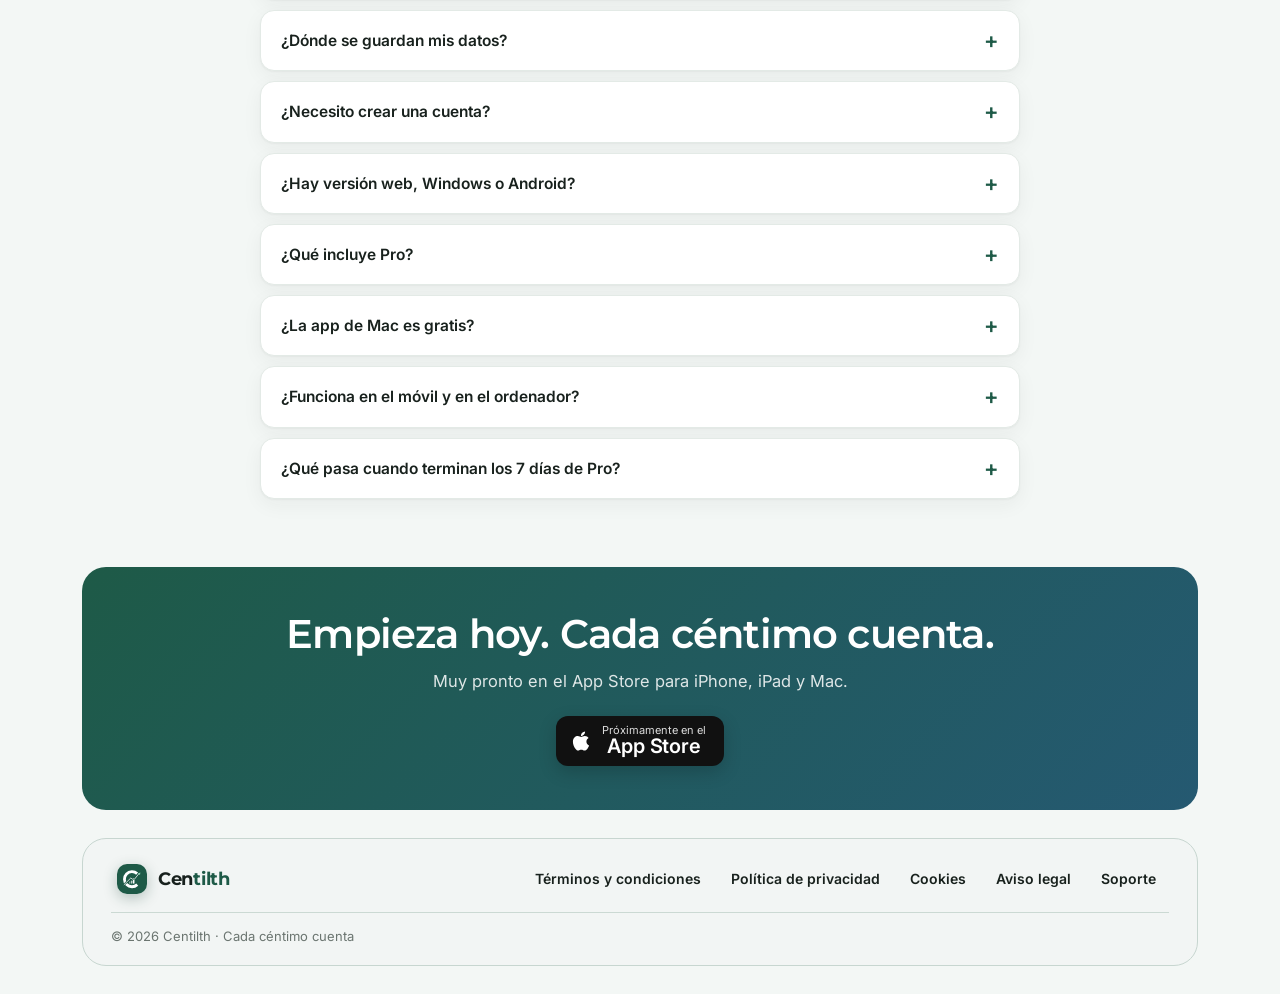
==== commit e66f1a8f: "Web: plan Gratis con funciones limitadas Co-Authored-By: Claude Opus 5.5 <noreply@anthropic.com>" ====
--- a/index.html
+++ b/index.html
@@ -58,7 +58,7 @@
 <meta name="format-detection" content="telephone=no" />
 <link rel="preconnect" href="https://fonts.googleapis.com" />
 <link href="https://fonts.googleapis.com/css2?family=Inter:wght@400;500;600;700&family=Montserrat:wght@500;600;700&display=swap" rel="stylesheet" />
-  <script type="module" crossorigin src="/assets/site-otYb4PZq.js"></script>
+  <script type="module" crossorigin src="/assets/site-BR1LmAfH.js"></script>
   <link rel="stylesheet" crossorigin href="/assets/site-vZoatklc.css">
 </head>
 <body><div id="root"></div></body>
